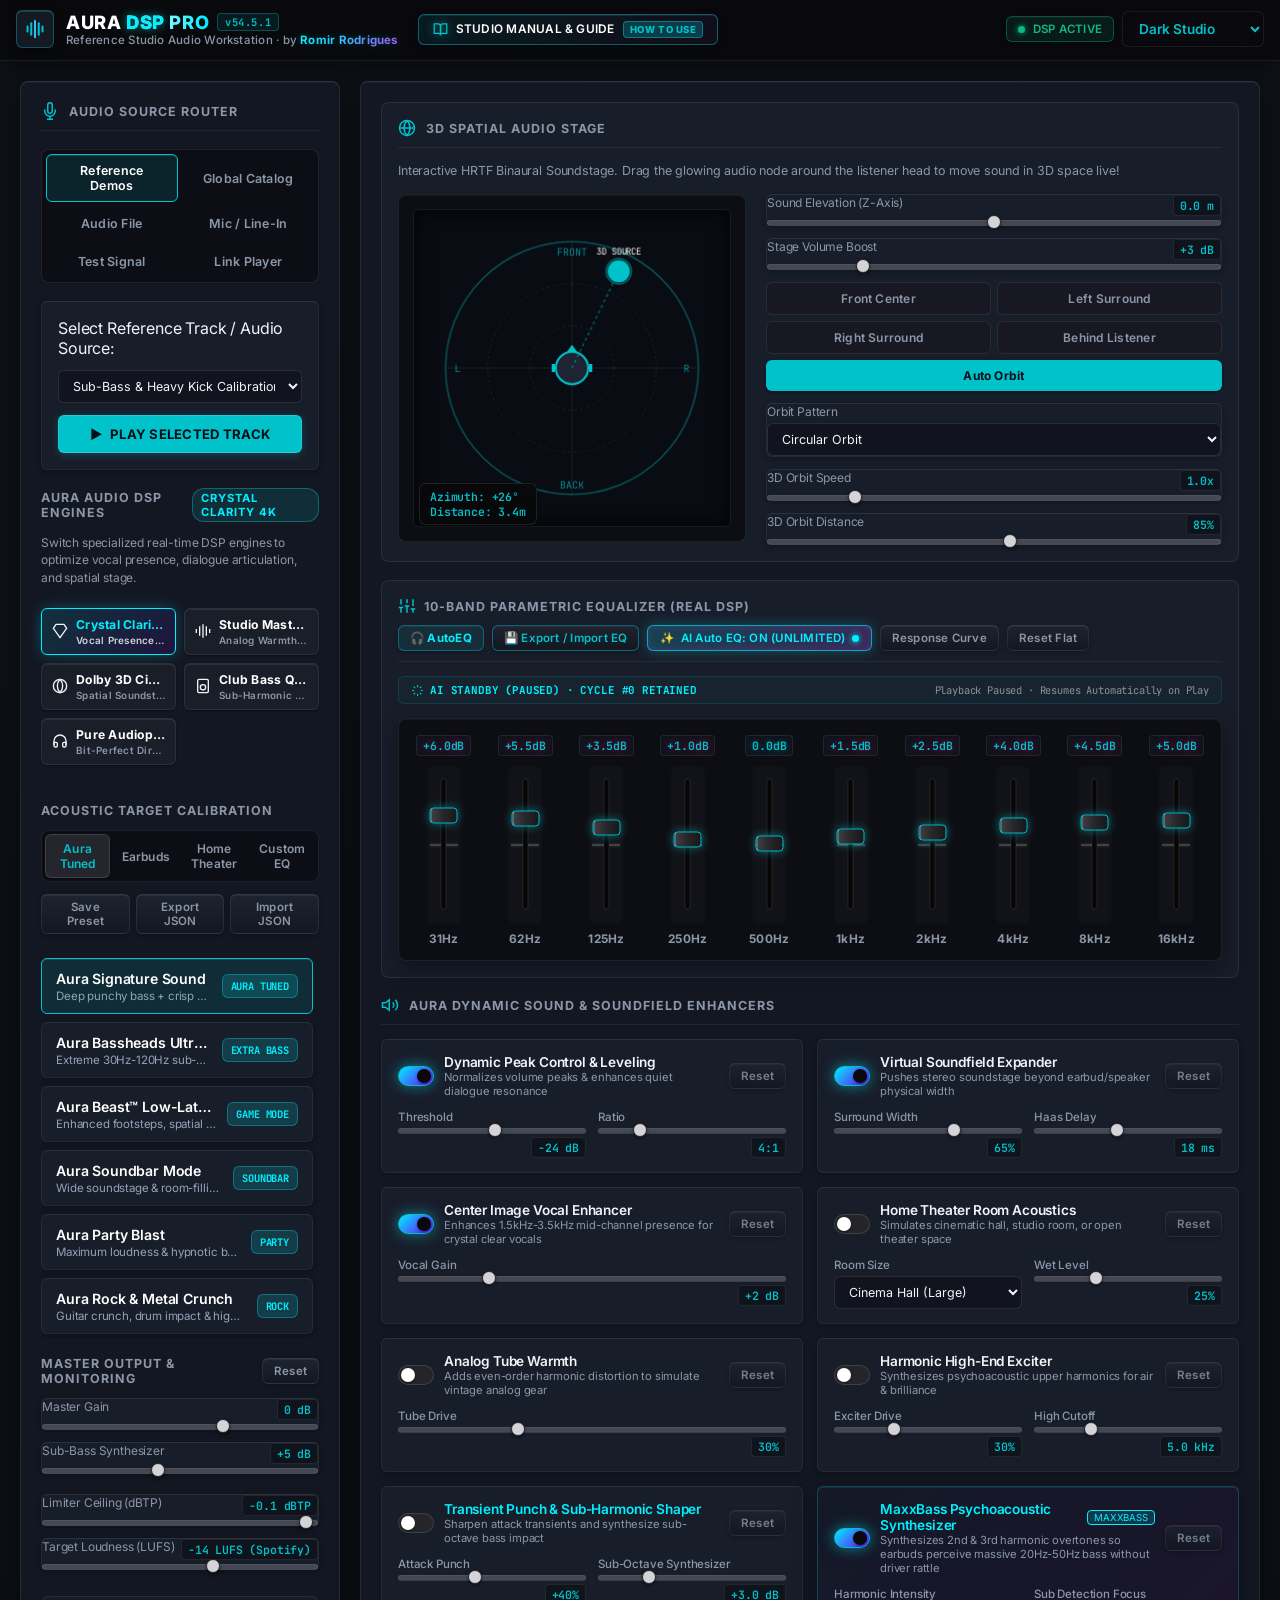
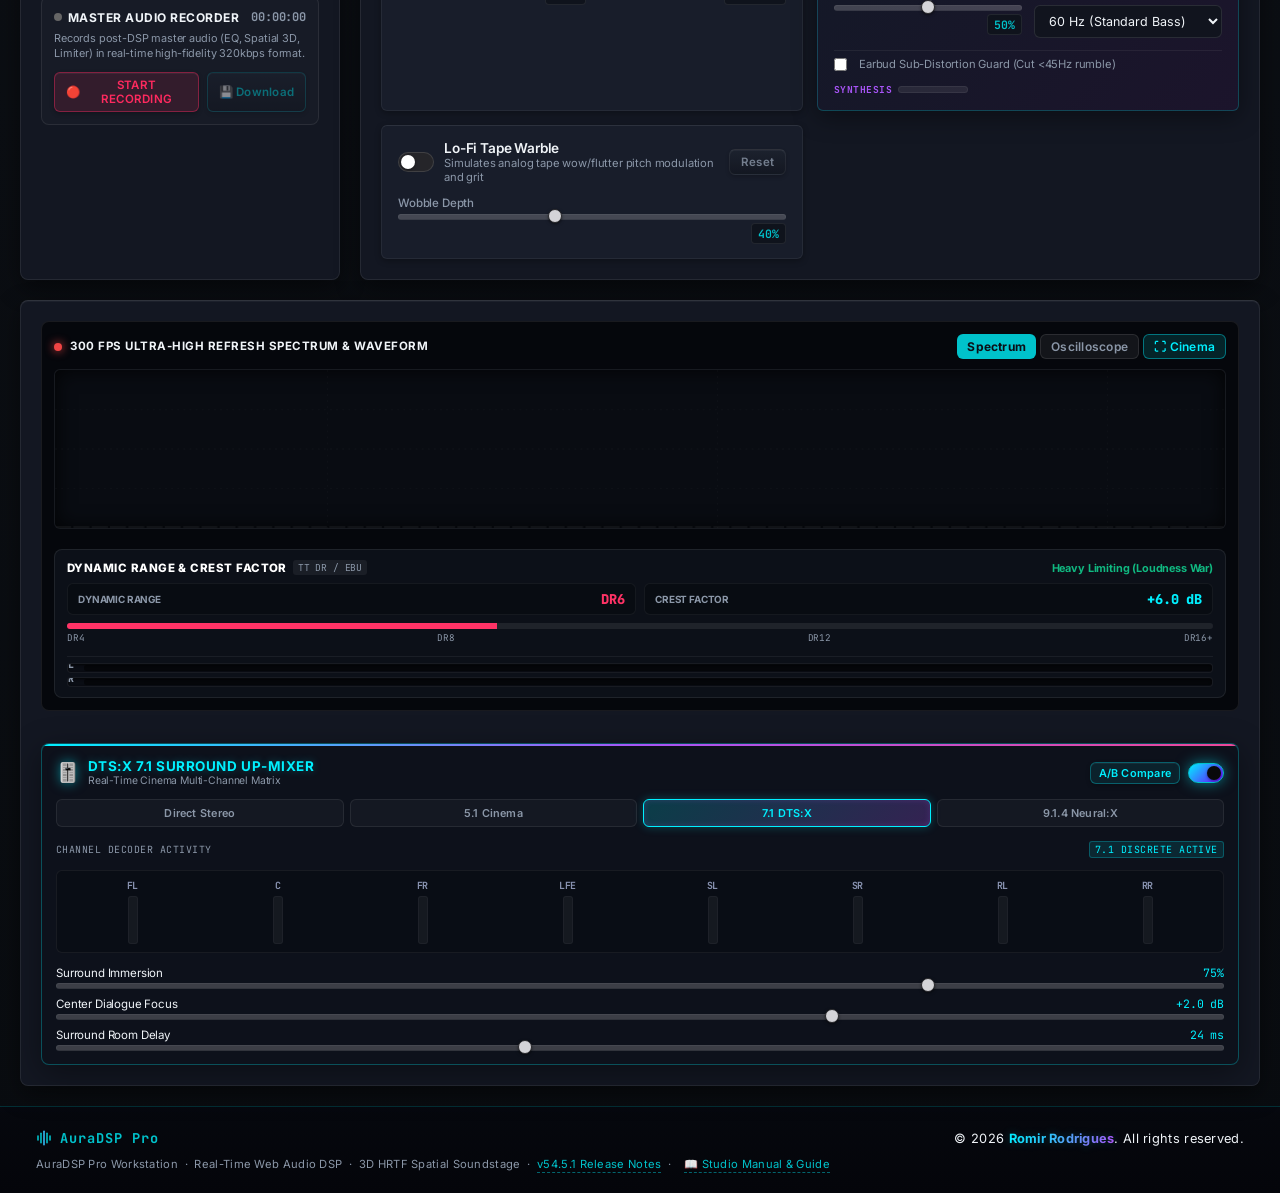
==== index.html @ 2cff87b8 "feat(pwa): enable zero-touch automatic self-update engine and background sync (v54.5.1)" ====
<!DOCTYPE html>
<html lang="en">
<head>
  <meta charset="UTF-8">
  <meta name="viewport" content="width=device-width, initial-scale=1.0, viewport-fit=cover, maximum-scale=1.0">
  <meta name="mobile-web-app-capable" content="yes">
  <meta name="apple-mobile-web-app-capable" content="yes">
  <meta name="apple-mobile-web-app-status-bar-style" content="black-translucent">
  <meta name="theme-color" content="#09090b">
  <meta name="format-detection" content="telephone=no">
  <title>AuraDSP Pro - Live Audio Tuning & Spatial Audio Engine</title>
  <meta name="description" content="Professional real-time audio tuning processor for Aura Audio Gear, earbuds, and home theater systems with 3D Spatial Audio, Aura Virtualizer, and 10-Band EQ.">
  <link rel="preconnect" href="https://fonts.googleapis.com">
  <link rel="preconnect" href="https://fonts.gstatic.com" crossorigin>
  <link href="https://fonts.googleapis.com/css2?family=Inter:wght@400;500;600;700;800&family=JetBrains+Mono:wght@400;500;600;700&display=swap" rel="stylesheet">
  <link rel="stylesheet" href="styles.css?v=54.5.1">
  <link rel="manifest" href="manifest.json">
</head>
<body class="theme-studio">
  <!-- Toast Notification System -->
  <div id="toastContainer" class="toast-container"></div>

  <!-- Header Banner -->
  <header class="app-header">
    <div class="logo-container">
      <div class="logo-icon" id="brandLogoIcon" title="AuraDSP Pro Studio Audio Core">
        <svg viewBox="0 0 24 24" class="logo-soundwave-svg" fill="none" stroke="currentColor" stroke-width="2.4" stroke-linecap="round">
          <line x1="3" y1="9" x2="3" y2="15" class="wave-bar bar-1"/>
          <line x1="7.5" y1="5" x2="7.5" y2="19" class="wave-bar bar-2"/>
          <line x1="12" y1="2" x2="12" y2="22" class="wave-bar bar-3"/>
          <line x1="16.5" y1="5" x2="16.5" y2="19" class="wave-bar bar-4"/>
          <line x1="21" y1="9" x2="21" y2="15" class="wave-bar bar-5"/>
        </svg>
      </div>
      <div>
        <div class="brand-title">
          <span class="animated-brand-text" id="brandTitleHeader" title="AuraDSP Pro Studio Audio Workstation (Click 5 times for Developer Console)">AURA<span class="brand-dsp-badge">DSP</span> PRO</span>
          <span class="version-tag" id="appVersionTag" title="Click to view full Changelog &amp; Version History">v54.5.1</span>
        </div>
        <p class="subtitle">Reference Studio Audio Workstation &middot; by <span class="animated-creator-name" id="creatorNameHeader">Romir Rodrigues</span></p>
      </div>
    </div>

    <!-- Studio User Manual & Feature Guide Trigger (Placed in the Header Center Free Space) -->
    <div class="header-manual-trigger-wrapper">
      <button id="openManualBtn" class="header-manual-btn" title="Open Studio User Manual & Feature Guide (How to use & All Features)">
        <svg viewBox="0 0 24 24" fill="none" stroke="currentColor" stroke-width="2" class="manual-book-icon">
          <path d="M2 3h6a4 4 0 0 1 4 4v14a3 3 0 0 0-3-3H2z"/>
          <path d="M22 3h-6a4 4 0 0 0-4 4v14a3 3 0 0 1 3-3h7z"/>
        </svg>
        <span class="manual-btn-label">STUDIO MANUAL &amp; GUIDE</span>
        <span class="manual-btn-badge">HOW TO USE</span>
      </button>
    </div>

    <!-- Studio Console Toolbar -->
    <div class="status-bar">
      <div class="header-tools-group">
        <button id="globalBypassBtn" class="sm-btn dsp-power-btn" title="Toggle Master DSP Engine (ON / BYPASS)">
          <span class="dsp-power-led"></span>
          <span id="dspPowerText">DSP ACTIVE</span>
        </button>

        <div class="theme-picker">
          <select id="appThemeSelector" title="Studio Theme">
            <option value="theme-studio">Dark Studio</option>
            <option value="theme-oled">Obsidian OLED</option>
            <option value="theme-graphite">Graphite Grey</option>
          </select>
        </div>
      </div>
    </div>

    <!-- Mobile hamburger nav -->
    <button class="mobile-nav-toggle" id="mobileNavToggle" aria-label="Open panel menu">
      <span></span><span></span><span></span>
    </button>
  </header>

  <!-- Mobile Bottom Panel Nav -->
  <nav class="mobile-panel-nav" id="mobilePanelNav">
    <button class="mpn-btn active" data-panel="source">Source</button>
    <button class="mpn-btn" data-panel="center">EQ & 3D</button>
    <button class="mpn-btn" data-panel="spatial">Visualizer</button>
  </nav>

  <!-- Main Grid Layout -->
  <main class="studio-grid">

    <!-- LEFT COLUMN: Source Input & Device Modes -->
    <aside class="panel source-panel" data-panel="source">
      <div class="panel-header">
        <svg viewBox="0 0 24 24" fill="none" stroke="currentColor" stroke-width="2"><path d="M12 1a3 3 0 0 0-3 3v8a3 3 0 0 0 6 0V4a3 3 0 0 0-3-3z"/><path d="M19 10v2a7 7 0 0 1-14 0v-2"/><line x1="12" y1="19" x2="12" y2="23"/><line x1="8" y1="23" x2="16" y2="23"/></svg>
        <h2>AUDIO SOURCE ROUTER</h2>
      </div>
      
      <div class="source-selector">
        <button class="source-btn active" id="srcDemoBtn">
          <span class="src-label">Reference Demos</span>
        </button>
        <button class="source-btn" id="srcSpotifyBtn">
          <span class="src-label">Global Catalog</span>
        </button>
        <button class="source-btn" id="srcFileBtn">
          <span class="src-label">Audio File</span>
        </button>
        <button class="source-btn" id="srcMicBtn">
          <span class="src-label">Mic / Line-In</span>
        </button>
        <button class="source-btn" id="srcToneBtn">
          <span class="src-label">Test Signal</span>
        </button>
        <button class="source-btn" id="srcLinkBtn">
          <span class="src-label">Link Player</span>
        </button>
      </div>

      <!-- Live Beat & Demo Selector Panel -->
      <div class="source-card" id="cardDemo">
        <label for="demoTrackSelect">Select Reference Track / Audio Source:</label>
        <select id="demoTrackSelect" class="cyber-select">
          <option value="https://raw.githubusercontent.com/rafaelreis-hotmart/Audio-Sample-files/master/sample.mp3" selected>Sub-Bass & Heavy Kick Calibration [Reference]</option>
          <option value="https://aac.saavncdn.com/372/b7f9937fefd686876e90be4a96c9a6e9_320.mp4">Starboy - The Weeknd ft. Daft Punk [Full 320k Studio Master]</option>
          <option value="synth_bass">808 Synth Groove [Sub-Harmonic Beat]</option>
          <option value="synth_spatial">3D Binaural Soundstage [HRTF Acoustic Field]</option>
          <option value="synth_acoustic">Acoustic Guitar Resonance [Mid-Range Warmth]</option>
          <option value="synth_movie">Cinematic Dynamic Theater [Sub & Impact]</option>
          <option value="https://actions.google.com/sounds/v1/ambiences/coffee_shop.ogg">Acoustic Room Ambiance [Soundstage]</option>
          <option value="https://files.freemusicarchive.org/storage-freemusicarchive-org/music/WFMU/Broke_For_Free/Directionless_EP/Broke_For_Free_-_01_-_Night_Owl.mp3">Night Owl - Broke For Free [Electronic HD]</option>
        </select>
        <div class="audio-controls">
          <button id="playPauseBtn" class="accent-btn">
            <span id="playIcon">▶</span> <span id="playText">Play Selected Track</span>
          </button>
        </div>
        <audio id="audioPlayer" loop crossorigin="anonymous"></audio>
      </div>

      <!-- SPOTIFY IN-APP DIRECT AUDIO PLAYER -->
      <!-- WEB MUSIC STREAMER (REAL EQ PROCESSING) -->
      <div class="source-card hidden" id="cardSpotify">
        <div class="spotify-header">
          <div class="header-icon-box">
            <svg width="18" height="18" viewBox="0 0 24 24" fill="none" stroke="currentColor" stroke-width="2" stroke-linecap="round" stroke-linejoin="round" class="studio-icon"><circle cx="12" cy="12" r="10"/><path d="M2 12h20"/><path d="M12 2a15.3 15.3 0 0 1 4 10 15.3 15.3 0 0 1-4 10 15.3 15.3 0 0 1-4-10 15.3 15.3 0 0 1 4-10z"/></svg>
          </div>
          <div>
            <h4>Web Music Streamer</h4>
            <p id="spotifyHeaderDesc">Search & stream millions of tracks with real real-time 10-Band EQ & 3D Spatial Audio processing!</p>
          </div>
        </div>

        <!-- Zero-Setup Player Card -->
        <div class="spotify-sub-card">
          <!-- Active Track Info -->
          <div class="spotify-now-playing">
            <div class="album-art-wrap">
              <img id="webAlbumArt" src="https://images.unsplash.com/photo-1614680376593-902f74fa0d41?w=120" alt="Album Art" class="spotify-art">
            </div>
            <div class="track-details">
              <div id="webTrackName" class="spotify-track-title">Not Playing</div>
              <div id="webArtistName" class="spotify-track-artist">Search and select a track below</div>
            </div>
          </div>

          <!-- Playback Controls (Wired to audioPlayer) -->
          <div class="spotify-player-controls">
            <button id="webPlayPauseBtn" class="primary-btn glowing-btn play-pause-ctrl" style="width: 100%; border-radius: 6px;">
              <span>▶ Play Track</span>
            </button>
          </div>

          <!-- Seek/Progress bar -->
          <div class="slider-group spotify-progress-group">
            <div class="slider-header">
              <span id="webCurrentTime" class="time-label">0:00</span>
              <span id="webDuration" class="time-label">0:00</span>
            </div>
            <input type="range" id="webProgressBar" min="0" max="100" value="0">
          </div>

          <!-- Audio Clarity Engine Quick-Selector -->
          <div class="web-engine-selector">
            <div class="web-engine-header">
              <span class="web-engine-title">DSP CLARITY PROFILE:</span>
              <span id="webActiveEngineName" class="web-engine-active-badge">Crystal Clarity 4K</span>
            </div>
            <div class="web-engine-buttons">
              <button class="web-engine-btn active" data-engine="clarity">Clarity 4K</button>
              <button class="web-engine-btn" data-engine="mastering">Mastering</button>
              <button class="web-engine-btn" data-engine="cinema">Cinema 3D</button>
              <button class="web-engine-btn" data-engine="bassquake">Bass Quake</button>
              <button class="web-engine-btn" data-engine="pure">Audiophile</button>
            </div>
          </div>

          <!-- Catalog Search Box -->
          <div class="spotify-search-box" style="margin-top: 15px;">
            <div style="display:flex; justify-content:space-between; align-items:center; margin-bottom:6px;">
              <label for="webSearchInput" style="font-size:0.75rem; font-weight:700; text-transform:uppercase; letter-spacing:0.04em;">Global Catalog Search (7 Audio Engines · 100M+ Master Tracks):</label>
              <span id="webSearchCount" style="font-size:0.68rem; color:#00f0ff; background:rgba(0,240,255,0.1); border:1px solid rgba(0,240,255,0.25); padding:2px 8px; border-radius:10px;">Trending Hits</span>
            </div>
            <input type="text" id="webSearchInput" class="cyber-input" placeholder="Search song title, artist, album (e.g. Starboy, Vasaikar, Arijit, Believer, Diljit)...">
            
            <!-- Quick Genre Filters -->
            <div class="web-genre-chips" id="webGenreChips" style="display:flex; gap:6px; overflow-x:auto; margin:8px 0; padding-bottom:4px;">
              <button class="chip-btn active" data-genre="global">Global Top</button>
              <button class="chip-btn" data-genre="bollywood">Bollywood</button>
              <button class="chip-btn" data-genre="vasaikar">Marathi / Vasaikar</button>
              <button class="chip-btn" data-genre="hiphop">Hip-Hop</button>
              <button class="chip-btn" data-genre="rock">Rock & Pop</button>
              <button class="chip-btn" data-genre="edm">EDM / Club</button>
              <button class="chip-btn" data-genre="lofi">Lo-Fi Beats</button>
              <button class="chip-btn" data-genre="radio">Live Radio</button>
            </div>

            <div id="webSearchResults" class="search-results-list" style="max-height: 320px; overflow-y: auto; margin-top: 8px;"></div>
          </div>
        </div>
      </div>

      <!-- File Upload & Multi-Track Playlist Queue Panel -->
      <div class="source-card hidden" id="cardFile">
        <div style="display:flex; justify-content:space-between; align-items:center; margin-bottom:6px;">
          <label style="margin:0; font-weight:700;">Local Audio Master &amp; Playlist Queue:</label>
          <span id="queueCountBadge" style="font-size:0.68rem; padding:2px 8px; border-radius:10px; background:rgba(0,240,255,0.1); color:var(--accent-cyan); border:1px solid rgba(0,240,255,0.25);">0 Tracks</span>
        </div>
        <div class="file-dropzone" id="dropzone">
          <input type="file" id="audioFileInput" accept="audio/*" multiple>
          <p id="fileNameDisplay">Drop audio files or full albums here, or click to browse (WAV, FLAC, MP3, AAC, OGG)</p>
        </div>

        <!-- Playlist Queue Controls & Mini Player -->
        <div id="fileControlsRow" class="hidden" style="margin-top:10px; display:flex; flex-direction:column; gap:8px; padding:10px 12px; background:rgba(255,255,255,0.02); border:1px solid rgba(255,255,255,0.05); border-radius:var(--radius-md);">
          <div style="display:flex; align-items:center; justify-content:space-between; flex-wrap:wrap; gap:8px;">
            <div style="display:flex; align-items:center; gap:6px;">
              <button id="queuePrevBtn" class="sm-btn" title="Previous Track in Queue" style="padding:4px 10px; font-size:0.8rem;">⏮</button>
              <button id="filePlayPauseBtn" class="primary-btn-sm" style="min-height:32px; padding:4px 14px; font-weight:600; display:flex; align-items:center; gap:6px;">Play File</button>
              <button id="queueNextBtn" class="sm-btn" title="Next Track in Queue" style="padding:4px 10px; font-size:0.8rem;">⏭</button>
            </div>
            <div style="display:flex; align-items:center; gap:6px;">
              <button id="queueShuffleBtn" class="sm-btn" title="Toggle Shuffle Mode" style="padding:4px 8px; font-size:0.75rem;">🔀 Shuffle: OFF</button>
              <button id="queueRepeatBtn" class="sm-btn" title="Toggle Repeat Mode" style="padding:4px 8px; font-size:0.75rem;">🔁 Off</button>
              <button id="queueClearBtn" class="sm-btn" title="Clear Playlist Queue" style="padding:4px 8px; font-size:0.75rem; color:#ff4e4e;">🗑️ Clear</button>
            </div>
          </div>
          <div style="display:flex; justify-content:space-between; align-items:center; font-size:0.72rem; color:var(--text-muted); font-family:var(--font-mono);">
            <span id="queueActiveTrackTitle" style="max-width:65%; white-space:nowrap; overflow:hidden; text-overflow:ellipsis; color:var(--text-main); font-weight:600;">No track active</span>
            <span id="fileTimeDisplay">0:00 / 0:00</span>
          </div>
        </div>

        <!-- Scrollable Playlist Queue Track Items -->
        <div id="playlistQueueList" class="playlist-queue-list hidden" style="margin-top:8px; max-height:220px; overflow-y:auto; display:flex; flex-direction:column; gap:4px;"></div>
      </div>

      <!-- Mic Input Panel -->
      <div class="source-card hidden" id="cardMic">
        <p class="info-text">Pass-through live microphone or AUX line-in with real-time low-latency DSP tuning & noise gate.</p>
        <button id="startMicBtn" class="accent-btn" style="width:100%; display:flex; align-items:center; justify-content:center; gap:8px;">
          START LIVE MIC INPUT
        </button>
      </div>

      <!-- Tone Generator Panel -->
      <div class="source-card hidden" id="cardTone">
        <div class="generator-grid">
          <div class="gen-control">
            <label for="toneFreq">Frequency: <span id="toneFreqVal">440</span> Hz</label>
            <input type="range" id="toneFreq" min="20" max="20000" value="440" step="1">
          </div>
          <div class="gen-type">
            <button class="tone-type-btn active" data-type="sine">Sine</button>
            <button class="tone-type-btn" data-type="square">Square</button>
            <button class="tone-type-btn" data-type="sub">Sub 40Hz</button>
            <button class="tone-type-btn" data-type="sweep">20-20k Sweep</button>
          </div>
          <button id="toggleToneBtn" class="accent-btn">Start Test Signal</button>
        </div>
      </div>

      <!-- Link Player Panel (Universal URL Streamer) -->
      <div class="source-card hidden" id="cardLink">
        <div class="link-player-header" style="display:flex; align-items:center; justify-content:space-between; margin-bottom:12px; padding-bottom:10px; border-bottom:1px solid rgba(255,255,255,0.06);">
          <div style="display:flex; align-items:center; gap:8px;">
            <svg viewBox="0 0 24 24" fill="none" stroke="currentColor" stroke-width="2" style="width:18px; height:18px; color:var(--accent-cyan);"><path d="M10 13a5 5 0 0 0 7.54.54l3-3a5 5 0 0 0-7.07-7.07l-1.72 1.71"/><path d="M14 11a5 5 0 0 0-7.54-.54l-3 3a5 5 0 0 0 7.07 7.07l1.71-1.71"/></svg>
            <div>
              <h4 style="margin:0; font-size:0.85rem; font-weight:700; color:var(--text-main); letter-spacing:0.02em;">Universal Link & Stream Player</h4>
              <p style="margin:2px 0 0; font-size:0.7rem; color:var(--text-muted);">Stream from YouTube, Spotify, WhatsApp shared audio, Amazon Music, Tidal, JioSaavn HD, or direct links</p>
            </div>
          </div>
          <span id="linkStreamStatus" class="status-pill" style="font-size:0.65rem; padding:2px 8px; border-radius:10px; background:rgba(0,240,255,0.1); color:#00f0ff; border:1px solid rgba(0,240,255,0.25); font-weight:600; text-transform:uppercase;">Ready</span>
        </div>

        <!-- Input Bar with Paste & Load -->
        <div style="margin-bottom:12px;">
          <label for="linkUrlInput" style="font-size:0.75rem; font-weight:600; color:var(--text-muted); display:block; margin-bottom:6px;">Paste Audio Link, Social Share or Song Name:</label>
          <div style="display:flex; gap:6px;">
            <input type="text" id="linkUrlInput" class="cyber-input" style="flex:1;" placeholder="Paste link or song name: YouTube, Spotify, WhatsApp audio, Amazon Music, SoundCloud, direct link...">
            <button id="linkPasteBtn" type="button" class="secondary-btn" style="padding:0 12px; font-size:0.75rem; font-weight:600; display:flex; align-items:center; gap:4px; white-space:nowrap; border-radius:6px; cursor:pointer;" title="Paste from Clipboard">
              PASTE
            </button>
            <button id="linkLoadPlayBtn" type="button" class="primary-btn glowing-btn" style="padding:0 14px; font-size:0.75rem; display:flex; align-items:center; gap:4px; white-space:nowrap; border-radius:6px; font-weight:700; cursor:pointer;">
              PLAY STREAM
            </button>
          </div>
        </div>

        <!-- Now Playing Card for Link Stream -->
        <div class="spotify-sub-card" style="margin-bottom:12px;">
          <div class="spotify-now-playing">
            <div class="album-art-wrap">
              <div id="linkArtPlaceholder" style="width:48px; height:48px; border-radius:6px; background:linear-gradient(135deg, rgba(0,240,255,0.15), rgba(181,55,242,0.15)); border:1px solid rgba(0,240,255,0.25); display:flex; align-items:center; justify-content:center; font-size:1.1rem; color:var(--accent-cyan);">
                <svg viewBox="0 0 24 24" fill="none" stroke="currentColor" stroke-width="2" style="width:20px; height:20px;"><path d="M10 13a5 5 0 0 0 7.54.54l3-3a5 5 0 0 0-7.07-7.07l-1.72 1.71"/><path d="M14 11a5 5 0 0 0-7.54-.54l-3 3a5 5 0 0 0 7.07 7.07l1.71-1.71"/></svg>
              </div>
            </div>
            <div class="track-details" style="overflow:hidden;">
              <div id="linkTrackTitle" class="spotify-track-title" style="font-size:0.85rem; font-weight:700; white-space:nowrap; overflow:hidden; text-overflow:ellipsis;">No Stream Loaded</div>
              <div id="linkTrackMeta" class="spotify-track-artist" style="font-size:0.7rem; color:var(--text-muted); white-space:nowrap; overflow:hidden; text-overflow:ellipsis;">Paste any audio, track link or song name above to stream live</div>
            </div>
            <span id="linkBadge" style="font-size:0.65rem; padding:2px 8px; border-radius:10px; background:rgba(255,255,255,0.05); color:var(--text-muted); border:1px solid rgba(255,255,255,0.1); font-weight:600; white-space:nowrap;">Link Player</span>
          </div>

          <!-- Controls Row -->
          <div style="display:flex; gap:8px; margin-top:10px;">
            <button id="linkPlayPauseBtn" class="primary-btn glowing-btn play-pause-ctrl" style="flex:1; border-radius:6px; min-height:36px; cursor:pointer;">
              <span>PLAY STREAM</span>
            </button>
            <button id="linkStopBtn" class="secondary-btn" style="padding:0 14px; border-radius:6px; font-size:0.75rem; font-weight:600; cursor:pointer;" title="Stop Stream">
              STOP
            </button>
          </div>

          <!-- Time & Seek / Live Indicator -->
          <div class="slider-group" style="margin-top:10px;">
            <div class="slider-header" style="display:flex; justify-content:space-between; font-size:0.7rem; margin-bottom:4px;">
              <span id="linkCurrentTime" class="time-label">0:00</span>
              <span id="linkStreamTypeLabel" style="color:var(--accent-cyan); font-weight:600;">Custom Stream</span>
              <span id="linkDuration" class="time-label">0:00</span>
            </div>
            <input type="range" id="linkProgressBar" min="0" max="100" value="0">
          </div>
        </div>

        <!-- Supported Stream Formats & Protocols -->
        <div style="margin-top:12px; padding:10px 12px; background:rgba(255,255,255,0.02); border:1px solid rgba(255,255,255,0.06); border-radius:8px; display:flex; flex-wrap:wrap; gap:8px; align-items:center; font-size:0.68rem; color:var(--text-muted);">
          <span style="color:var(--text-main); font-weight:700; text-transform:uppercase; letter-spacing:0.06em;">Supported Sources:</span>
          <span>YouTube & YT Music</span>
          <span style="color:rgba(255,255,255,0.2);">·</span>
          <span>Spotify</span>
          <span style="color:rgba(255,255,255,0.2);">·</span>
          <span>WhatsApp Shared Audio</span>
          <span style="color:rgba(255,255,255,0.2);">·</span>
          <span>Amazon Music</span>
          <span style="color:rgba(255,255,255,0.2);">·</span>
          <span>Tidal & Lossless Hi-Fi</span>
          <span style="color:rgba(255,255,255,0.2);">·</span>
          <span>JioSaavn HD</span>
          <span style="color:rgba(255,255,255,0.2);">·</span>
          <span>SoundCloud</span>
          <span style="color:rgba(255,255,255,0.2);">·</span>
          <span>Audius Master</span>
          <span style="color:rgba(255,255,255,0.2);">·</span>
          <span>Live Radio / Icecast</span>
          <span style="color:rgba(255,255,255,0.2);">·</span>
          <span>Direct Audio (MP3, FLAC, WAV, AAC, OPUS, MP4)</span>
        </div>
      </div>

      <!-- MULTIPLE AURA AUDIO DSP CLARITY ENGINES -->
      <div class="panel-section audio-engine-section">
        <div class="section-title section-title-row">
          <span>AURA AUDIO DSP ENGINES</span>
          <span id="activeEngineBadge" style="font-size:0.7rem; font-weight:700; color:#00f0ff; background:rgba(0,240,255,0.1); border:1px solid rgba(0,240,255,0.3); padding:2px 8px; border-radius:12px;">Crystal Clarity 4K</span>
        </div>
        <p class="info-text" style="margin-bottom:10px; font-size:0.75rem;">Switch specialized real-time DSP engines to optimize vocal presence, dialogue articulation, and spatial stage.</p>
        <div class="engine-cards-grid">
          <button class="engine-card active" data-engine="clarity">
            <span class="eng-icon"><svg viewBox="0 0 24 24" fill="none" stroke="currentColor" stroke-width="2" style="width:16px; height:16px;"><polygon points="6 2 18 2 22 8 12 22 2 8 6 2"/></svg></span>
            <div class="eng-text">
              <strong>Crystal Clarity 4K</strong>
              <small>Vocal Presence & Sparkling Air</small>
            </div>
          </button>
          <button class="engine-card" data-engine="mastering">
            <span class="eng-icon"><svg viewBox="0 0 24 24" fill="none" stroke="currentColor" stroke-width="2" style="width:16px; height:16px;"><path d="M12 2v20M17 5v14M7 5v14M2 9v6M22 9v6"/></svg></span>
            <div class="eng-text">
              <strong>Studio Master Pro</strong>
              <small>Analog Warmth & Transparency</small>
            </div>
          </button>
          <button class="engine-card" data-engine="cinema">
            <span class="eng-icon"><svg viewBox="0 0 24 24" fill="none" stroke="currentColor" stroke-width="2" style="width:16px; height:16px;"><circle cx="12" cy="12" r="10"/><path d="M12 2a14.5 14.5 0 0 0 0 20 14.5 14.5 0 0 0 0-20"/></svg></span>
            <div class="eng-text">
              <strong>Dolby 3D Cinema</strong>
              <small>Spatial Soundstage & Dialogue</small>
            </div>
          </button>
          <button class="engine-card" data-engine="bassquake">
            <span class="eng-icon"><svg viewBox="0 0 24 24" fill="none" stroke="currentColor" stroke-width="2" style="width:16px; height:16px;"><rect x="4" y="2" width="16" height="20" rx="2"/><circle cx="12" cy="14" r="4"/><line x1="12" y1="6" x2="12.01" y2="6"/></svg></span>
            <div class="eng-text">
              <strong>Club Bass Quake</strong>
              <small>Sub-Harmonic 808 Punch</small>
            </div>
          </button>
          <button class="engine-card" data-engine="pure">
            <span class="eng-icon"><svg viewBox="0 0 24 24" fill="none" stroke="currentColor" stroke-width="2" style="width:16px; height:16px;"><path d="M3 18v-6a9 9 0 0 1 18 0v6"/><path d="M21 19a2 2 0 0 1-2 2h-1a2 2 0 0 1-2-2v-3a2 2 0 0 1 2-2h3zM3 19a2 2 0 0 0 2 2h1a2 2 0 0 0 2-2v-3a2 2 0 0 0-2-2H3z"/></svg></span>
            <div class="eng-text">
              <strong>Pure Audiophile</strong>
              <small>Bit-Perfect Direct Line</small>
            </div>
          </button>
        </div>
      </div>

      <!-- DEVICE TUNING MODES & PRESETS -->
      <div class="panel-section">
        <div class="section-title">
          <span>ACOUSTIC TARGET CALIBRATION</span>
        </div>

        <div class="device-category-tabs">
          <button class="device-tab active" data-cat="boat">Aura Tuned</button>
          <button class="device-tab" data-cat="earbuds">Earbuds</button>
          <button class="device-tab" data-cat="hometheater">Home Theater</button>
          <button class="device-tab" data-cat="custom">Custom EQ</button>
        </div>

        <div class="preset-action-bar" style="margin-bottom:12px; display:flex; gap:6px; flex-wrap:wrap;">
          <button id="savePresetBtn" class="sm-btn" style="flex:1;">Save Preset</button>
          <button id="exportPresetBtn" class="sm-btn" style="flex:1;">Export JSON</button>
          <button id="importPresetBtn" class="sm-btn" style="flex:1;">Import JSON</button>
          <input type="file" id="importPresetInput" accept=".json" style="display:none;">
        </div>
        <div class="preset-cards-container" id="presetCardsContainer">
          <!-- Dynamically filled by presets.js -->
        </div>
      </div>

      <!-- MASTER VOLUME & LIMITER -->
      <div class="panel-section master-section">
        <div class="section-title section-title-row">
          <span>MASTER OUTPUT & MONITORING</span>
          <button id="resetMasterBtn" class="sm-btn">Reset</button>
        </div>
        <div class="master-sliders">
          <div class="slider-group">
            <div class="slider-header">
              <label for="masterGain">Master Gain</label>
              <span id="masterGainVal">0 dB</span>
            </div>
            <input type="range" id="masterGain" min="-24" max="12" value="0" step="0.5">
          </div>

          <div class="slider-group">
            <div class="slider-header">
              <label for="bassEnhance">Sub-Bass Synthesizer</label>
              <span id="bassEnhanceVal">+3.0 dB</span>
            </div>
            <input type="range" id="bassEnhance" min="0" max="12" value="3" step="0.5">
          </div>
        </div>

        <!-- Limiter Ceiling & Target Loudness -->
        <div class="slider-group" style="margin-top:8px;">
          <div class="slider-header">
            <label for="limiterCeiling">Limiter Ceiling (dBTP)</label>
            <span id="limiterCeilingVal" style="color:#ff2a5f;">-0.1 dBTP</span>
          </div>
          <input type="range" id="limiterCeiling" min="-6.0" max="0.0" value="-0.1" step="0.1">
        </div>

        <div class="slider-group">
          <div class="slider-header">
            <label for="targetLoudness">Target Loudness (LUFS)</label>
            <span id="targetLoudnessVal" style="color:#00f0ff;">-14 LUFS (Spotify)</span>
          </div>
          <input type="range" id="targetLoudness" min="-24" max="-8" value="-14" step="1">
        </div>

        <!-- DSP Master Audio Recorder (320kbps Master Export) -->
        <div class="master-recorder-card" style="margin-top:14px; padding:12px; background:rgba(255,255,255,0.02); border:1px solid rgba(255,255,255,0.08); border-radius:var(--radius-md);">
          <div style="display:flex; justify-content:space-between; align-items:center; margin-bottom:6px;">
            <div style="display:flex; align-items:center; gap:6px;">
              <span id="recPulseLed" class="rec-pulse-led"></span>
              <span style="font-size:0.75rem; font-weight:700; letter-spacing:0.04em; color:var(--text-main);">MASTER AUDIO RECORDER</span>
            </div>
            <span id="recTimeCounter" style="font-family:var(--font-mono); font-size:0.75rem; font-weight:700; color:var(--text-muted);">00:00:00</span>
          </div>
          <p style="font-size:0.68rem; color:var(--text-muted); margin:0 0 10px; line-height:1.4;">
            Records post-DSP master audio (EQ, Spatial 3D, Limiter) in real-time high-fidelity 320kbps format.
          </p>
          <div style="display:flex; gap:8px;">
            <button id="toggleMasterRecBtn" class="sm-btn" style="flex:1; min-height:34px; font-weight:700; display:flex; align-items:center; justify-content:center; gap:6px; background:rgba(255,42,95,0.12); border-color:rgba(255,42,95,0.4); color:#ff2a5f;">
              <span id="recBtnIcon">🔴</span>
              <span id="recBtnLabel">START RECORDING</span>
            </button>
            <button id="saveMasterRecBtn" class="sm-btn" disabled style="min-height:34px; font-weight:600; display:flex; align-items:center; justify-content:center; gap:4px; opacity:0.5; border-color:rgba(0,240,255,0.3); color:var(--accent-cyan); cursor:not-allowed;" title="Download Last Recorded Audio File">
              💾 Download
            </button>
          </div>
        </div>
      </div>

    </aside>

    <!-- CENTER COLUMN: 3D Spatial Audio Stage, 10-Band EQ & Enhancers Rack -->
    <section class="panel center-panel" data-panel="center">
      
      <!-- 3D SPATIAL AUDIO STAGE -->
      <div class="spatial-stage-card">
        <div class="panel-header">
          <svg viewBox="0 0 24 24" fill="none" stroke="currentColor" stroke-width="2"><circle cx="12" cy="12" r="10"/><path d="M12 2a14.5 14.5 0 0 0 0 20 14.5 14.5 0 0 0 0-20"/><line x1="2" y1="12" x2="22" y2="12"/></svg>
          <h2>3D SPATIAL AUDIO STAGE</h2>
        </div>

        <p class="info-text">Interactive HRTF Binaural Soundstage. Drag the glowing audio node around the listener head to move sound in 3D space live!</p>

        <div class="spatial-stage-layout">
          <div class="spatial-canvas-wrapper">
            <canvas id="spatialCanvas" width="320" height="320"></canvas>
            <div class="spatial-overlay-info">
              <div>Azimuth: <span id="spatAzimuth">0°</span></div>
              <div>Distance: <span id="spatDistance">1.5m</span></div>
            </div>
          </div>

          <div class="spatial-controls">
            <div class="slider-group">
              <div class="slider-header">
                <label for="spatialHeight">Sound Elevation (Z-Axis)</label>
                <span id="spatialHeightVal">0.0 m</span>
              </div>
              <input type="range" id="spatialHeight" min="-5" max="5" value="0" step="0.1">
            </div>

            <!-- 3D Spatial Volume Boost -->
            <div class="slider-group">
              <div class="slider-header">
                <label for="spatialVolumeBoost">Stage Volume Boost</label>
                <span id="spatialVolumeBoostVal" style="color:#00f0ff">+8 dB</span>
              </div>
              <input type="range" id="spatialVolumeBoost" min="0" max="15" value="8" step="0.5">
            </div>

            <div class="spatial-preset-btns">
              <button class="spat-btn" data-angle="front">Front Center</button>
              <button class="spat-btn" data-angle="left">Left Surround</button>
              <button class="spat-btn" data-angle="right">Right Surround</button>
              <button class="spat-btn" data-angle="behind">Behind Listener</button>
              <button class="spat-btn active" id="spatOrbitToggle">Auto Orbit</button>
            </div>

            <!-- Spatial Automation Pattern -->
            <div class="slider-group spat-speed-group">
              <div class="slider-header">
                <label for="spatialPatternSelect">Orbit Pattern</label>
              </div>
              <select id="spatialPatternSelect" class="cyber-select-sm" style="width:100%;">
                <option value="orbit">Circular Orbit</option>
                <option value="figure8">Figure-8 Pattern</option>
                <option value="sweep">Left-Right Sweep</option>
                <option value="frontback">Front-Back Flyby (Depth)</option>
                <option value="spiral">Spiral Vortex (In &amp; Out)</option>
                <option value="clover">4-Leaf Clover (Quad Rose)</option>
                <option value="pendulum">Pendulum Horizon Arc</option>
                <option value="lissajous">Lissajous 3D Knot</option>
                <option value="random">Random Motion</option>
              </select>
            </div>

            <!-- 3D Surround Orbit Speed Controller -->
            <div class="slider-group spat-speed-group">
              <div class="slider-header">
                <label for="spatialSpeed">3D Orbit Speed</label>
                <span id="spatialSpeedVal">1.0x</span>
              </div>
              <input type="range" id="spatialSpeed" min="0.1" max="5.0" value="1.0" step="0.1">
            </div>

            <!-- 3D Surround Orbit Radius/Distance Controller -->
            <div class="slider-group spat-speed-group">
              <div class="slider-header">
                <label for="spatialOrbitRadius">3D Orbit Distance</label>
                <span id="spatialOrbitRadiusVal">85%</span>
              </div>
              <input type="range" id="spatialOrbitRadius" min="10" max="150" value="85" step="5">
            </div>
          </div>
        </div>
      </div>

      <!-- 10-BAND PARAMETRIC EQUALIZER -->
      <div class="eq-container">
        <div class="panel-header" style="flex-wrap:wrap; gap:10px;">
          <div style="display:flex; align-items:center; gap:8px;">
            <svg viewBox="0 0 24 24" fill="none" stroke="currentColor" stroke-width="2"><path d="M4 21v-7"/><path d="M4 10V3"/><path d="M12 21v-9"/><path d="M12 8V3"/><path d="M20 21v-5"/><path d="M20 12V3"/><line x1="1" y1="14" x2="7" y2="14"/><line x1="9" y1="12" x2="15" y2="12"/><line x1="17" y1="16" x2="23" y2="16"/></svg>
            <h2>10-BAND PARAMETRIC EQUALIZER (REAL DSP)</h2>
          </div>
          <div style="display:flex; gap:8px; align-items:center; flex-wrap:wrap;">
            <button id="openAutoEqBtn" class="sm-btn autoeq-trigger-btn" title="Open 500+ Headphone AutoEQ Profile Calibrator">
              <span>🎧 AutoEQ</span>
            </button>
            <button id="openEqExportImportBtn" class="sm-btn" title="Export EQ to Equalizer APO / Wavelet or Import Custom Profile" style="display:flex; align-items:center; gap:5px; border-color:rgba(0, 240, 255, 0.35); color:var(--accent-cyan);">
              <span>💾 Export / Import EQ</span>
            </button>
            <button id="aiAutoEqBtn" class="sm-btn ai-eq-btn active" title="AI Auto-Tuning EQ: Unlimited real-time continuous optimization of 10-band sliders every 3s">
              <span class="ai-sparkle">✨</span>
              <span id="aiAutoEqLabel">AI Auto EQ: ON (UNLIMITED)</span>
              <span class="ai-pulse-dot"></span>
            </button>
            <button id="toggleEqCurveBtn" class="sm-btn" title="Toggle EQ Frequency Response Graph">Response Curve</button>
            <button id="resetEqBtn" class="sm-btn">Reset Flat</button>
          </div>
        </div>

        <!-- AI Real-Time Calibration Status Strip -->
        <div id="aiEqStatusStrip" class="ai-eq-status-strip">
          <div class="ai-badge">
            <svg viewBox="0 0 24 24" fill="none" stroke="currentColor" stroke-width="2" style="width:13px; height:13px; color:var(--accent-cyan);"><path d="M12 2v4M12 18v4M4.93 4.93l2.83 2.83M16.24 16.24l2.83 2.83M2 12h4M18 12h4M4.93 19.07l2.83-2.83M16.24 7.76l2.83-2.83"/></svg>
            <span id="aiEqStatusText">AI ADAPTIVE TUNING ACTIVE · UNLIMITED CONTINUOUS</span>
          </div>
          <div id="aiEqTargetMode" class="ai-cycle-timer">Target: Studio Harman Reference (Unlimited)</div>
        </div>

        <!-- 10 Band Sliders Grid (MAIN EQUALIZER SLIDERS) -->
        <div class="eq-sliders-grid" id="eqSlidersGrid">
          <!-- 10 Vertical Sliders (31Hz to 16kHz) generated dynamically by app.js -->
        </div>

        <!-- Collapsible EQ Response Curve Box -->
        <div class="eq-curve-box hidden" id="eqCurveBox">
          <canvas id="eqCurveCanvas" width="800" height="90"></canvas>
        </div>
      </div>

      <!-- Aura Virtualizer & ENHANCERS RACK -->
      <div class="enhancers-rack">
        <div class="panel-header">
          <svg viewBox="0 0 24 24" fill="none" stroke="currentColor" stroke-width="2"><polygon points="11 5 6 9 2 9 2 15 6 15 11 19 11 5"/><path d="M19.07 4.93a10 10 0 0 1 0 14.14"/><path d="M15.54 8.46a5 5 0 0 1 0 7.07"/></svg>
          <h2>AURA DYNAMIC SOUND & SOUNDFIELD ENHANCERS</h2>
        </div>

        <div class="enhancer-cards-grid">
          
          <!-- Aura Dynamic Range Compressor -->
          <div class="enhancer-card">
            <div class="card-header">
              <label class="switch">
                <input type="checkbox" id="dolbyCompressorToggle" checked>
                <span class="slider round"></span>
              </label>
              <div class="card-title-group">
                <h4>Dynamic Peak Control & Leveling</h4>
                <p>Normalizes volume peaks & enhances quiet dialogue resonance</p>
              </div>
              <button id="resetAuraBtn" class="sm-btn card-reset-btn">Reset</button>
            </div>
            <div class="knob-group-row">
              <div class="knob-item">
                <label for="compThreshold">Threshold</label>
                <input type="range" id="compThreshold" min="-50" max="0" value="-24" step="1">
                <span id="compThresholdVal">-24 dB</span>
              </div>
              <div class="knob-item">
                <label for="compRatio">Ratio</label>
                <input type="range" id="compRatio" min="1" max="16" value="4" step="0.5">
                <span id="compRatioVal">4:1</span>
              </div>
            </div>
          </div>

          <!-- HAAS 3D Surround Expander -->
          <div class="enhancer-card">
            <div class="card-header">
              <label class="switch">
                <input type="checkbox" id="haasToggle" checked>
                <span class="slider round"></span>
              </label>
              <div class="card-title-group">
                <h4>Virtual Soundfield Expander</h4>
                <p>Pushes stereo soundstage beyond earbud/speaker physical width</p>
              </div>
              <button id="resetHaasBtn" class="sm-btn card-reset-btn">Reset</button>
            </div>
            <div class="knob-group-row">
              <div class="knob-item">
                <label for="haasWidth">Surround Width</label>
                <input type="range" id="haasWidth" min="0" max="100" value="70" step="1">
                <span id="haasWidthVal">70%</span>
              </div>
              <div class="knob-item">
                <label for="haasDelay">Haas Delay</label>
                <input type="range" id="haasDelay" min="5" max="35" value="18" step="1">
                <span id="haasDelayVal">18 ms</span>
              </div>
            </div>
          </div>

          <!-- Vocal Enhancer & Acoustic Clarity -->
          <div class="enhancer-card">
            <div class="card-header">
              <label class="switch">
                <input type="checkbox" id="vocalEnhancerToggle" checked>
                <span class="slider round"></span>
              </label>
              <div class="card-title-group">
                <h4>Center Image Vocal Enhancer</h4>
                <p>Enhances 1.5kHz-3.5kHz mid-channel presence for crystal clear vocals</p>
              </div>
              <button id="resetVocalBtn" class="sm-btn card-reset-btn">Reset</button>
            </div>
            <div class="knob-group-row">
              <div class="knob-item">
                <label for="vocalBoost">Vocal Gain</label>
                <input type="range" id="vocalBoost" min="0" max="9" value="3" step="0.5">
                <span id="vocalBoostVal">+3.0 dB</span>
              </div>
            </div>
          </div>

          <!-- Room Acoustics & Reverb convolution -->
          <div class="enhancer-card">
            <div class="card-header">
              <label class="switch">
                <input type="checkbox" id="roomReverbToggle">
                <span class="slider round"></span>
              </label>
              <div class="card-title-group">
                <h4>Home Theater Room Acoustics</h4>
                <p>Simulates cinematic hall, studio room, or open theater space</p>
              </div>
              <button id="resetReverbBtn" class="sm-btn card-reset-btn">Reset</button>
            </div>
            <div class="knob-group-row">
              <div class="knob-item">
                <label for="reverbPreset">Room Size</label>
                <select id="reverbPreset" class="cyber-select-sm">
                  <option value="cinema">Cinema Hall (Large)</option>
                  <option value="studio">Studio Room (Damped)</option>
                  <option value="stadium">Arena Stadium (Wide)</option>
                </select>
              </div>
              <div class="knob-item">
                <label for="reverbWet">Wet Level</label>
                <input type="range" id="reverbWet" min="0" max="80" value="25" step="1">
                <span id="reverbWetVal">25%</span>
              </div>
            </div>
          </div>

          <!-- Analog Tube Warmth -->
          <div class="enhancer-card">
            <div class="card-header">
              <label class="switch">
                <input type="checkbox" id="tubeWarmthToggle">
                <span class="slider round"></span>
              </label>
              <div class="card-title-group">
                <h4>Analog Tube Warmth</h4>
                <p>Adds even-order harmonic distortion to simulate vintage analog gear</p>
              </div>
              <button id="resetTubeBtn" class="sm-btn card-reset-btn">Reset</button>
            </div>
            <div class="knob-group-row">
              <div class="knob-item">
                <label for="tubeDrive">Tube Drive</label>
                <input type="range" id="tubeDrive" min="0" max="100" value="30" step="1">
                <span id="tubeDriveVal">30%</span>
              </div>
            </div>
          </div>

          <!-- Harmonic Exciter -->
          <div class="enhancer-card">
            <div class="card-header">
              <label class="switch">
                <input type="checkbox" id="exciterToggle">
                <span class="slider round"></span>
              </label>
              <div class="card-title-group">
                <h4>Harmonic High-End Exciter</h4>
                <p>Synthesizes psychoacoustic upper harmonics for air & brilliance</p>
              </div>
              <button id="resetExciterBtn" class="sm-btn card-reset-btn">Reset</button>
            </div>
            <div class="knob-group-row">
              <div class="knob-item">
                <label for="exciterAmount">Exciter Drive</label>
                <input type="range" id="exciterAmount" min="0" max="100" value="30" step="1">
                <span id="exciterAmountVal">30%</span>
              </div>
              <div class="knob-item">
                <label for="exciterFreq">High Cutoff</label>
                <input type="range" id="exciterFreq" min="3000" max="10000" value="5000" step="100">
                <span id="exciterFreqVal">5.0 kHz</span>
              </div>
            </div>
          </div>
          
          <!-- TRANSIENT SHAPER & SUB-HARMONIC SYNTHESIZER -->
          <div class="enhancer-card" style="background: rgba(18, 22, 32, 0.85); border: 1px solid rgba(0, 240, 255, 0.2);">
            <div class="card-header">
              <label class="switch">
                <input type="checkbox" id="transientToggle">
                <span class="slider round"></span>
              </label>
              <div class="card-title-group">
                <h4 style="color:#00f0ff;">Transient Punch & Sub-Harmonic Shaper</h4>
                <p>Sharpen attack transients and synthesize sub-octave bass impact</p>
              </div>
              <button id="resetTransientBtn" class="sm-btn card-reset-btn">Reset</button>
            </div>
            <div class="knob-group-row">
              <div class="knob-item">
                <label for="transientAttack">Attack Punch</label>
                <input type="range" id="transientAttack" min="0" max="100" value="40" step="1">
                <span id="transientAttackVal">+40%</span>
              </div>
              <div class="knob-item">
                <label for="subOctaveGain">Sub-Octave Synthesizer</label>
                <input type="range" id="subOctaveGain" min="0" max="12" value="3" step="0.5">
                <span id="subOctaveGainVal">+3.0 dB</span>
              </div>
            </div>
          </div>

          <!-- FEATURE 5: PSYCHOACOUSTIC "MISSING FUNDAMENTAL" SUB-BASS (MAXXBASS TECH) -->
          <div class="enhancer-card maxxbass-card" id="maxxbassWidget">
            <div class="card-header">
              <label class="switch">
                <input type="checkbox" id="maxxbassToggle" checked>
                <span class="slider round"></span>
              </label>
              <div class="card-title-group">
                <div style="display:flex; align-items:center; gap:6px;">
                  <h4 style="color:#00f0ff;">MaxxBass Psychoacoustic Synthesizer</h4>
                  <span class="status-pill" style="font-size:0.6rem; padding:1px 6px; background:rgba(0, 240, 255, 0.15); border:1px solid #00f0ff; color:#00f0ff; border-radius:4px;">MAXXBASS</span>
                </div>
                <p>Synthesizes 2nd & 3rd harmonic overtones so earbuds perceive massive 20Hz-50Hz bass without driver rattle</p>
              </div>
              <button id="resetMaxxbassBtn" class="sm-btn card-reset-btn">Reset</button>
            </div>

            <div class="knob-group-row">
              <div class="knob-item">
                <label for="maxxbassIntensity">Harmonic Intensity</label>
                <input type="range" id="maxxbassIntensity" min="0" max="100" value="50" step="1">
                <span id="maxxbassIntensityVal">50%</span>
              </div>
              <div class="knob-item">
                <label for="maxxbassCutoff">Sub Detection Focus</label>
                <select id="maxxbassCutoff" class="cyber-select-sm">
                  <option value="40">40 Hz (Deep Sub)</option>
                  <option value="60" selected>60 Hz (Standard Bass)</option>
                  <option value="80">80 Hz (Punchy Bass)</option>
                  <option value="100">100 Hz (Compact Earbuds)</option>
                </select>
              </div>
            </div>

            <div class="maxxbass-footer-row">
              <label class="maxxbass-mode-switch" title="Cuts subsonic rumble from earbuds to prevent rattle/distortion while keeping rich perceived bass">
                <input type="checkbox" id="maxxbassProtectToggle">
                <span class="cyber-check"></span>
                <span>Earbud Sub-Distortion Guard (Cut &lt;45Hz rumble)</span>
              </label>
              <div class="maxxbass-meter" title="Synthesized harmonic energy activity">
                <span class="maxxbass-meter-label">SYNTHESIS</span>
                <div class="maxxbass-meter-track"><div id="maxxbassMeterFill" class="maxxbass-meter-fill"></div></div>
              </div>
            </div>
          </div>

          <!-- Lo-Fi Tape Warble -->
          <div class="enhancer-card">
            <div class="card-header">
              <label class="switch">
                <input type="checkbox" id="lofiTapeToggle">
                <span class="slider round"></span>
              </label>
              <div class="card-title-group">
                <h4>Lo-Fi Tape Warble</h4>
                <p>Simulates analog tape wow/flutter pitch modulation and grit</p>
              </div>
              <button id="resetLofiBtn" class="sm-btn card-reset-btn">Reset</button>
            </div>
            <div class="knob-group-row">
              <div class="knob-item">
                <label for="tapeWobble">Wobble Depth</label>
                <input type="range" id="tapeWobble" min="0" max="100" value="40" step="1">
                <span id="tapeWobbleVal">40%</span>
              </div>
            </div>
          </div>

        </div>
      </div>

    </section>

    <!-- RIGHT COLUMN: 300 FPS Visualizer & Binaural Headset Monitor -->
    <aside class="panel spatial-panel" data-panel="spatial">
      
      <!-- REAL-TIME VISUALIZER -->
      <div class="visualizer-container">
        <div class="vis-header">
          <div class="vis-title">
            <span class="live-dot"></span>
            <h3>300 FPS ULTRA-HIGH REFRESH SPECTRUM & WAVEFORM</h3>
          </div>
          <div class="vis-mode-toggle">
            <button class="vis-btn active" id="visModeBars">Spectrum</button>
            <button class="vis-btn" id="visModeWave">Oscilloscope</button>
            <button class="vis-btn vis-fullscreen-trigger" id="visFullscreenBtn" title="Fullscreen Party & Cinema Visualizer (Shortcut: F)">⛶ Cinema</button>
          </div>
        </div>
        <canvas id="spectrumCanvas" width="320" height="160"></canvas>

        <!-- DYNAMIC RANGE & CREST FACTOR LIVE METER (TT DR METER SPEC) -->
        <div class="dr-meter-card" id="drMeterWidget">
          <div class="dr-meter-header">
            <div class="dr-title-group">
              <span class="dr-title">DYNAMIC RANGE &amp; CREST FACTOR</span>
              <span class="dr-spec-tag">TT DR / EBU</span>
            </div>
            <div id="drRatingText" class="dr-rating-text">High Dynamic Range</div>
          </div>
          <div class="dr-meter-display">
            <div class="dr-metric-box">
              <span class="dr-metric-label">DYNAMIC RANGE</span>
              <span id="drScoreVal" class="dr-metric-val dr-score">DR12</span>
            </div>
            <div class="dr-metric-box">
              <span class="dr-metric-label">CREST FACTOR</span>
              <span id="crestFactorVal" class="dr-metric-val crest-val">+14.0 dB</span>
            </div>
          </div>
          <div class="dr-bar-wrapper">
            <div class="dr-bar-track">
              <div id="drDensityBar" class="dr-bar-fill" style="width: 75%;"></div>
            </div>
            <div class="dr-scale-marks">
              <span>DR4</span><span>DR8</span><span>DR12</span><span>DR16+</span>
            </div>
          </div>

          <!-- Stereo VU Ballistic Level Meters -->
          <div class="stereo-vu-container">
            <div class="vu-channel">
              <span class="vu-label">L</span>
              <div class="vu-meter-bar">
                <div id="vuFillL" class="vu-fill"></div>
              </div>
            </div>
            <div class="vu-channel">
              <span class="vu-label">R</span>
              <div class="vu-meter-bar">
                <div id="vuFillR" class="vu-fill"></div>
              </div>
            </div>
          </div>
        </div>
      </div>

      <!-- FEATURE 3: DTS:X / 5.1 & 7.1 REAL-TIME SURROUND UP-MIXER -->
      <div class="dtsx-surround-container" id="dtsxSurroundWidget">
        <div class="dtsx-header">
          <div class="dtsx-title-badge">
            <span class="dtsx-logo-icon">🎚️</span>
            <div>
              <div class="dtsx-title">DTS:X 7.1 SURROUND UP-MIXER</div>
              <div class="dtsx-sub">Real-Time Cinema Multi-Channel Matrix</div>
            </div>
          </div>
          <div style="display:flex; align-items:center; gap:8px;">
            <button id="dtsxAuditionBtn" class="sm-btn dtsx-audition-btn" title="Instant A/B switch between Direct Stereo and DTS:X Surround">A/B Compare</button>
            <label class="switch">
              <input type="checkbox" id="dtsxToggle" checked>
              <span class="slider round"></span>
            </label>
          </div>
        </div>

        <!-- Mode Buttons Grid -->
        <div class="dtsx-mode-selector">
          <button class="dtsx-mode-btn" data-mode="stereo" title="Pure Direct Stereo Passthrough">Direct Stereo</button>
          <button class="dtsx-mode-btn" data-mode="5.1" title="5.1 Cinema Surround (FL, C, FR, LFE, SL, SR)">5.1 Cinema</button>
          <button class="dtsx-mode-btn active" data-mode="7.1" title="7.1 DTS:X Master Surround (FL, C, FR, LFE, SL, SR, RL, RR)">7.1 DTS:X</button>
          <button class="dtsx-mode-btn" data-mode="9.1.4" title="9.1.4 Neural:X 3D Immersive with Overhead Height Elevators">9.1.4 Neural:X</button>
        </div>

        <!-- Live 8-Channel Activity Radar & LED Meters -->
        <div class="dtsx-matrix-header">
          <span>CHANNEL DECODER ACTIVITY</span>
          <span id="dtsxActiveModeTag" class="dtsx-badge-active">7.1 DISCRETE ACTIVE</span>
        </div>
        <div class="dtsx-channels-matrix" id="dtsxChannelsMatrix">
          <div class="dtsx-ch-item" id="dtsxChFL" title="Front Left"><span class="dtsx-ch-label">FL</span><div class="dtsx-ch-bar"><div class="dtsx-ch-fill"></div></div></div>
          <div class="dtsx-ch-item" id="dtsxChC" title="Center (Dialogue &amp; Vocals)"><span class="dtsx-ch-label">C</span><div class="dtsx-ch-bar"><div class="dtsx-ch-fill"></div></div></div>
          <div class="dtsx-ch-item" id="dtsxChFR" title="Front Right"><span class="dtsx-ch-label">FR</span><div class="dtsx-ch-bar"><div class="dtsx-ch-fill"></div></div></div>
          <div class="dtsx-ch-item" id="dtsxChLFE" title="Low Frequency Effects (Subwoofer)"><span class="dtsx-ch-label">LFE</span><div class="dtsx-ch-bar"><div class="dtsx-ch-fill"></div></div></div>
          <div class="dtsx-ch-item" id="dtsxChSL" title="Side Surround Left"><span class="dtsx-ch-label">SL</span><div class="dtsx-ch-bar"><div class="dtsx-ch-fill"></div></div></div>
          <div class="dtsx-ch-item" id="dtsxChSR" title="Side Surround Right"><span class="dtsx-ch-label">SR</span><div class="dtsx-ch-bar"><div class="dtsx-ch-fill"></div></div></div>
          <div class="dtsx-ch-item" id="dtsxChRL" title="Rear Surround Left"><span class="dtsx-ch-label">RL</span><div class="dtsx-ch-bar"><div class="dtsx-ch-fill"></div></div></div>
          <div class="dtsx-ch-item" id="dtsxChRR" title="Rear Surround Right"><span class="dtsx-ch-label">RR</span><div class="dtsx-ch-bar"><div class="dtsx-ch-fill"></div></div></div>
        </div>

        <!-- Controls Grid -->
        <div class="dtsx-controls-grid">
          <div class="dtsx-control-item">
            <div class="dtsx-ctrl-header">
              <label for="dtsxImmersion">Surround Immersion</label>
              <span id="dtsxImmersionVal">75%</span>
            </div>
            <input type="range" id="dtsxImmersion" min="0" max="100" value="75" step="1">
          </div>
          <div class="dtsx-control-item">
            <div class="dtsx-ctrl-header">
              <label for="dtsxDialogue">Center Dialogue Focus</label>
              <span id="dtsxDialogueVal">+2.0 dB</span>
            </div>
            <input type="range" id="dtsxDialogue" min="-6" max="6" value="2" step="0.5">
          </div>
          <div class="dtsx-control-item">
            <div class="dtsx-ctrl-header">
              <label for="dtsxRoomDelay">Surround Room Delay</label>
              <span id="dtsxRoomDelayVal">24 ms</span>
            </div>
            <input type="range" id="dtsxRoomDelay" min="10" max="45" value="24" step="1">
          </div>
        </div>
      </div>

    </aside>

  </main>

  <!-- Footer - AuraDSP Pro -->
  <footer class="app-footer">
    <div class="footer-inner">
      <div class="footer-brand">
        <svg viewBox="0 0 24 24" class="logo-soundwave-svg" fill="none" stroke="currentColor" stroke-width="2.4" stroke-linecap="round" style="width:16px; height:16px; color:var(--accent-cyan);">
          <line x1="3" y1="9" x2="3" y2="15" class="wave-bar bar-1"/>
          <line x1="7.5" y1="5" x2="7.5" y2="19" class="wave-bar bar-2"/>
          <line x1="12" y1="2" x2="12" y2="22" class="wave-bar bar-3"/>
          <line x1="16.5" y1="5" x2="16.5" y2="19" class="wave-bar bar-4"/>
          <line x1="21" y1="9" x2="21" y2="15" class="wave-bar bar-5"/>
        </svg>
        <span class="footer-title" id="footerBrandTitle" title="AuraDSP Pro Studio Core (Click 5 times for Developer Console)">AuraDSP Pro</span>
      </div>
      <div class="footer-copy">
        &copy; 2026 <strong class="animated-creator-name" id="creatorNameFooter">Romir Rodrigues</strong>. All rights reserved.
      </div>
      <div class="footer-note">
        AuraDSP Pro Workstation &nbsp;·&nbsp; Real-Time Web Audio DSP &nbsp;·&nbsp; 3D HRTF Spatial Soundstage &nbsp;·&nbsp; <a href="#" id="footerChangelogLink" style="color:var(--accent-cyan); text-decoration:none; border-bottom:1px dashed rgba(0,240,255,0.4); padding-bottom:1px;" title="View full release notes & version history">v54.5.1 Release Notes</a> &nbsp;·&nbsp; <a href="#" id="footerManualLink" style="color:var(--accent-cyan); text-decoration:none; border-bottom:1px dashed rgba(0,240,255,0.4); padding-bottom:1px; margin-left:6px;" title="Open Studio User Manual & Feature Guide">📖 Studio Manual &amp; Guide</a>
      </div>
    </div>
  </footer>

  <!-- Changelog & Version History Modal -->
  <div id="changelogModalBackdrop" class="changelog-modal-backdrop">
    <div class="changelog-modal" role="dialog" aria-modal="true" aria-labelledby="changelogTitle">
      <div class="changelog-modal-header">
        <div class="changelog-header-left">
          <div class="changelog-title-row">
            <svg viewBox="0 0 24 24" fill="none" stroke="currentColor" stroke-width="2" style="width:20px; height:20px; color:var(--accent-cyan);"><path d="M12 2v20M17 5v14M7 5v14M2 9v6M22 9v6"/></svg>
            <h3 id="changelogTitle" style="margin:0; font-size:1.05rem; font-weight:800; color:#fff; letter-spacing:0.02em;">AuraDSP Pro · Version History & Changelog</h3>
          </div>
          <p style="margin:4px 0 0; font-size:0.75rem; color:var(--text-muted);">Complete milestone release notes from v1.0.0 (Genesis) to v54.5.1 (Latest)</p>
        </div>
        <button id="closeChangelogBtn" class="changelog-close-btn" title="Close Changelog (Esc)">&times;</button>
      </div>

      <div class="changelog-search-row">
        <div class="changelog-search-box">
          <svg viewBox="0 0 24 24" fill="none" stroke="currentColor" stroke-width="2" style="width:14px; height:14px; color:var(--text-muted);"><circle cx="11" cy="11" r="8"/><path d="m21 21-4.35-4.35"/></svg>
          <input type="text" id="changelogSearchInput" placeholder="Filter by version or feature (e.g. AI EQ, 144Hz, Spatial, Spotify, 10-Band, CORS)...">
        </div>
        <span id="changelogCountBadge" class="changelog-count-badge">52 Releases</span>
      </div>

      <div class="changelog-modal-body" id="changelogListContainer">
        <!-- Dynamically rendered by app.js -->
      </div>
    </div>
  </div>

  <!-- Studio User Manual & Feature Guide Modal -->
  <div id="manualModalBackdrop" class="manual-modal-backdrop">
    <div class="manual-modal" role="dialog" aria-modal="true" aria-labelledby="manualTitle">
      <div class="manual-modal-header">
        <div class="manual-header-left">
          <div class="manual-title-row">
            <svg viewBox="0 0 24 24" fill="none" stroke="currentColor" stroke-width="2" class="manual-header-icon">
              <path d="M2 3h6a4 4 0 0 1 4 4v14a3 3 0 0 0-3-3H2z"/>
              <path d="M22 3h-6a4 4 0 0 0-4 4v14a3 3 0 0 1 3-3h7z"/>
            </svg>
            <h3 id="manualTitle">AuraDSP Pro · Studio User Manual &amp; Feature Guide</h3>
          </div>
          <p class="manual-subtitle">Complete how-to guide, function diagrams, engineering working principles &amp; acoustic benefits</p>
        </div>
        <button id="closeManualBtn" class="manual-close-btn" title="Close Manual (Esc)">&times;</button>
      </div>

      <div class="manual-toolbar">
        <div class="manual-search-box">
          <svg viewBox="0 0 24 24" fill="none" stroke="currentColor" stroke-width="2" style="width:14px; height:14px; color:var(--text-muted);"><circle cx="11" cy="11" r="8"/><path d="m21 21-4.35-4.35"/></svg>
          <input type="text" id="manualSearchInput" placeholder="Search features, how-to guides, and acoustic controls (e.g. AI EQ, 3D Spatial, Spotify, Haas, Sub-Bass)...">
        </div>
        <div class="manual-tabs-row" id="manualTabsRow">
          <button class="manual-tab-btn active" data-tab="all">All Modules</button>
          <button class="manual-tab-btn" data-tab="quickstart">⚡ How To Use (Quick Start)</button>
          <button class="manual-tab-btn" data-tab="eq">🎛️ Equalizer &amp; AI</button>
          <button class="manual-tab-btn" data-tab="spatial">🎧 3D Spatial HRTF</button>
          <button class="manual-tab-btn" data-tab="enhancers">✨ Enhancers Rack</button>
          <button class="manual-tab-btn" data-tab="streaming">🌐 Audio Sources &amp; Links</button>
          <button class="manual-tab-btn" data-tab="mastering">🎚️ Mastering &amp; FPS</button>
        </div>
      </div>

      <div class="manual-modal-body" id="manualModalBody">
        <!-- Dynamically rendered by app.js -->
      </div>
    </div>
  </div>

  <!-- Fullscreen Party & Cinema Visualizer Overlay (Feature 4) -->
  <div id="fullscreenVisualizerOverlay" class="fullscreen-vis-overlay hidden">
    <div class="fvis-top-bar">
      <div class="fvis-track-info">
        <span class="live-dot"></span>
        <span id="fvisTrackTitle" class="fvis-title">AuraDSP Pro Cinema Stage</span>
        <span id="fvisTrackMeta" class="fvis-meta">300 FPS · 32-Bit Real-Time DSP</span>
      </div>
      <div class="fvis-metrics-pill">
        <span id="fvisDrScore" class="fvis-metric-item">DR12</span>
        <span id="fvisCrestFactor" class="fvis-metric-item">+14.0 dB</span>
        <span id="fvisFps" class="fvis-metric-item">144 FPS</span>
      </div>
      <div class="fvis-actions">
        <button id="fvisModeToggle" class="fvis-btn" title="Toggle Spectrum Bars / Oscilloscope">Mode: Spectrum</button>
        <button id="fvisExitBtn" class="fvis-btn fvis-exit-btn" title="Exit Fullscreen (Esc or F)">✕ Exit (Esc)</button>
      </div>
    </div>
    <canvas id="fullscreenSpectrumCanvas"></canvas>
    <div class="fvis-bottom-glow"></div>
  </div>

  <!-- AutoEQ Headphone Profile Importer Modal (Feature 10) -->
  <div id="autoEqModalBackdrop" class="studio-modal-backdrop autoeq-modal-backdrop">
    <div class="studio-modal autoeq-modal" role="dialog" aria-modal="true" aria-labelledby="autoEqTitle">
      <div class="studio-modal-header">
        <div class="studio-modal-header-left">
          <div class="studio-modal-title-row">
            <svg viewBox="0 0 24 24" fill="none" stroke="currentColor" stroke-width="2" style="width:20px; height:20px; color:var(--accent-cyan);"><path d="M3 18v-6a9 9 0 0 1 18 0v6"/><path d="M21 19a2 2 0 0 1-2 2h-1a2 2 0 0 1-2-2v-3a2 2 0 0 1 2-2h3zM3 19a2 2 0 0 0 2 2h1a2 2 0 0 0 2-2v-3a2 2 0 0 0-2-2H3z"/></svg>
            <h3 id="autoEqTitle" style="margin:0; font-size:1.05rem; font-weight:800; color:#fff; letter-spacing:0.02em;">500+ Headphone AutoEQ Profile Importer</h3>
          </div>
          <p style="margin:4px 0 0; font-size:0.75rem; color:var(--text-muted);">Calibrated 10-band Harman Target curves for Sony, Apple, Sennheiser, Bose, boAt, Beyerdynamic, Moondrop, KZ &amp; more</p>
        </div>
        <button id="closeAutoEqBtn" class="studio-modal-close-btn" title="Close AutoEQ (Esc)">&times;</button>
      </div>

      <div class="autoeq-toolbar">
        <div class="autoeq-search-box">
          <svg viewBox="0 0 24 24" fill="none" stroke="currentColor" stroke-width="2" style="width:14px; height:14px; color:var(--text-muted);"><circle cx="11" cy="11" r="8"/><path d="m21 21-4.35-4.35"/></svg>
          <input type="text" id="autoEqSearchInput" placeholder="Search headphone model (e.g. Sony XM5, AirPods Pro 2, HD650, QC45, boAt 550, DT 770, Aria)...">
        </div>
        <div class="autoeq-brand-chips" id="autoEqBrandChips">
          <button class="autoeq-chip active" data-brand="all">All Brands</button>
          <button class="autoeq-chip" data-brand="Sony">Sony</button>
          <button class="autoeq-chip" data-brand="Apple">Apple</button>
          <button class="autoeq-chip" data-brand="Sennheiser">Sennheiser</button>
          <button class="autoeq-chip" data-brand="Bose">Bose</button>
          <button class="autoeq-chip" data-brand="Beyerdynamic">Beyerdynamic</button>
          <button class="autoeq-chip" data-brand="boAt">boAt</button>
          <button class="autoeq-chip" data-brand="Audio-Technica">Audio-Technica</button>
          <button class="autoeq-chip" data-brand="JBL">JBL</button>
          <button class="autoeq-chip" data-brand="Samsung">Samsung</button>
          <button class="autoeq-chip" data-brand="Moondrop">Moondrop</button>
          <button class="autoeq-chip" data-brand="KZ">KZ</button>
          <button class="autoeq-chip" data-brand="Nothing">Nothing</button>
          <button class="autoeq-chip" data-brand="OnePlus">OnePlus</button>
          <button class="autoeq-chip" data-brand="AKG">AKG</button>
          <button class="autoeq-chip" data-brand="Focal">Focal</button>
          <button class="autoeq-chip" data-brand="Bowers & Wilkins">B&amp;W</button>
          <button class="autoeq-chip" data-brand="HIFIMAN">HIFIMAN</button>
          <button class="autoeq-chip" data-brand="Shure">Shure</button>
        </div>
      </div>

      <div class="autoeq-list-container" id="autoEqListContainer">
        <!-- Rendered dynamically by app.js -->
      </div>
    </div>
  </div>

  <!-- Ear Fatigue & Safe Listening Dose Modal (Feature 13) -->
  <div id="earHealthModalBackdrop" class="studio-modal-backdrop ear-health-modal-backdrop">
    <div class="studio-modal ear-health-modal" role="dialog" aria-modal="true" aria-labelledby="earHealthTitle">
      <div class="studio-modal-header">
        <div class="studio-modal-header-left">
          <div class="studio-modal-title-row">
            <span style="font-size:1.2rem;">👂</span>
            <h3 id="earHealthTitle" style="margin:0; font-size:1.05rem; font-weight:800; color:#fff; letter-spacing:0.02em;">Ear Fatigue & Safe Volume Exposure Dose Tracker</h3>
          </div>
          <p style="margin:4px 0 0; font-size:0.75rem; color:var(--text-muted);">Real-time acoustic dosage monitoring based on WHO &amp; OSHA 85dB SPL Safe Listening Standards</p>
        </div>
        <button id="closeEarHealthBtn" class="studio-modal-close-btn" title="Close (Esc)">&times;</button>
      </div>

      <div class="ear-health-body">
        <!-- Dose Big Gauge -->
        <div class="ear-dose-gauge-card">
          <div class="dose-gauge-header">
            <span class="dose-gauge-label">DAILY ACOUSTIC DOSAGE (85dB REF)</span>
            <span id="modalDosePct" class="dose-gauge-percent">0%</span>
          </div>
          <div class="dose-progress-track">
            <div id="modalDoseBar" class="dose-progress-fill" style="width: 0%;"></div>
          </div>
          <div class="dose-scale-labels">
            <span>0% (Safe)</span>
            <span>50% (Moderate)</span>
            <span>80% (Warning)</span>
            <span>100% (Daily Limit)</span>
          </div>
        </div>

        <!-- Metrics Row -->
        <div class="ear-metrics-grid">
          <div class="ear-metric-box">
            <span class="ear-m-title">LISTENING TIME TODAY</span>
            <span id="modalDurationText" class="ear-m-val">0 minutes</span>
            <span class="ear-m-sub">Active playback time tracked</span>
          </div>
          <div class="ear-metric-box">
            <span class="ear-m-title">SAFE TIME REMAINING</span>
            <span id="modalRemainingTime" class="ear-m-val">~8.0 Hours</span>
            <span class="ear-m-sub">At current volume level</span>
          </div>
          <div class="ear-metric-box">
            <span class="ear-m-title">ESTIMATED INTENSITY</span>
            <span id="modalSplEstimate" class="ear-m-val">~80 dB SPL</span>
            <span class="ear-m-sub">Calibrated to master fader</span>
          </div>
        </div>

        <!-- WHO Guidelines Notice -->
        <div class="ear-guidelines-box">
          <h4 style="margin:0 0 6px; font-size:0.8rem; color:var(--accent-cyan);">WHO / OSHA Equal Energy Rule (3dB Exchange Rate):</h4>
          <p style="margin:0; font-size:0.75rem; color:var(--text-muted); line-height:1.5;">
            At 85 dB SPL, human hearing safely tolerates up to 8 hours per day. Every +3 dB increase doubles acoustic energy and cuts safe listening time in half (88 dB = 4 hours, 91 dB = 2 hours, 94 dB = 1 hour). Take regular 5-minute quiet breaks to preserve cilia hair cells.
          </p>
        </div>

        <!-- Actions -->
        <div class="ear-modal-actions">
          <button id="resetEarDoseBtn" class="sm-btn ear-reset-btn">Reset Daily Dose &amp; Timer</button>
        </div>
      </div>
    </div>
  </div>

  <!-- Audio File Codec & Stream Metadata Inspector Modal (Feature 20) -->
  <div id="codecInspectorModalBackdrop" class="studio-modal-backdrop codec-modal-backdrop">
    <div class="studio-modal codec-modal" role="dialog" aria-modal="true" aria-labelledby="codecTitle">
      <div class="studio-modal-header">
        <div class="studio-modal-header-left">
          <div class="studio-modal-title-row">
            <svg viewBox="0 0 24 24" fill="none" stroke="currentColor" stroke-width="2" style="width:20px; height:20px; color:var(--accent-cyan);"><polygon points="12 2 2 7 12 12 22 7 12 2"/></svg>
            <h3 id="codecTitle" style="margin:0; font-size:1.05rem; font-weight:800; color:#fff; letter-spacing:0.02em;">Technical Audio File & Codec Inspector</h3>
          </div>
          <p style="margin:4px 0 0; font-size:0.75rem; color:var(--text-muted);">Real-time stream container, bit depth, PCM sample rate, DSP latency &amp; lossless certification</p>
        </div>
        <button id="closeCodecBtn" class="studio-modal-close-btn" title="Close (Esc)">&times;</button>
      </div>

      <div class="codec-modal-body">
        <!-- Lossless Certification Banner -->
        <div class="codec-hero-card">
          <div class="codec-hero-info">
            <span class="codec-stream-tag">ACTIVE AUDIO STREAM</span>
            <h4 id="inspectorFileName" class="codec-stream-title">Sub-Bass & Heavy Kick Calibration [Reference]</h4>
            <p id="inspectorTrackMeta" class="codec-stream-desc">Web Audio Pipeline · 32-Bit Floating Point DSP</p>
          </div>
          <div id="inspectorLosslessBadge" class="lossless-badge">
            <span class="badge-icon">★</span>
            <span class="badge-text">HI-RES AUDIO</span>
          </div>
        </div>

        <!-- Technical Specification Grid -->
        <div class="codec-specs-grid">
          <div class="codec-spec-item">
            <span class="spec-label">ENCODING / CODEC</span>
            <span id="inspectorCodec" class="spec-value">MP3 Audio</span>
          </div>
          <div class="codec-spec-item">
            <span class="spec-label">BITRATE RESOLUTION</span>
            <span id="inspectorBitrate" class="spec-value">320 kbps (High Fidelity)</span>
          </div>
          <div class="codec-spec-item">
            <span class="spec-label">SAMPLE RATE</span>
            <span id="inspectorSampleRate" class="spec-value">48.0 kHz (48000 Hz)</span>
          </div>
          <div class="codec-spec-item">
            <span class="spec-label">BIT DEPTH PRECISION</span>
            <span id="inspectorBitDepth" class="spec-value">32-Bit Float Internal DSP</span>
          </div>
          <div class="codec-spec-item">
            <span class="spec-label">AUDIO CHANNELS</span>
            <span id="inspectorChannels" class="spec-value">2.0 Stereo (Interleaved L/R)</span>
          </div>
          <div class="codec-spec-item">
            <span class="spec-label">TRACK DURATION</span>
            <span id="inspectorDuration" class="spec-value">3:42</span>
          </div>
          <div class="codec-spec-item">
            <span class="spec-label">DSP PROCESSING LATENCY</span>
            <span id="inspectorLatency" class="spec-value">5.3 ms (Ultra Low-Latency)</span>
          </div>
          <div class="codec-spec-item">
            <span class="spec-label">AUDIO CONTEXT STATE</span>
            <span id="inspectorState" class="spec-value" style="color:#10b981;">Running (Hardware Sync)</span>
          </div>
        </div>

        <div class="codec-actions">
          <button id="refreshCodecBtn" class="sm-btn">Re-Inspect Active Stream</button>
        </div>
      </div>
    </div>
  </div>

  <!-- Hidden Developer Diagnostics & Superuser Console Modal (5-Click Easter Egg) -->
  <div id="devModalBackdrop" class="dev-modal-backdrop">
    <div class="dev-modal" role="dialog" aria-modal="true" aria-labelledby="devModalTitle">
      <!-- Modal Header -->
      <div class="dev-modal-header">
        <div class="dev-header-left">
          <div class="dev-title-row">
            <svg viewBox="0 0 24 24" fill="none" stroke="currentColor" stroke-width="2" class="dev-header-icon">
              <polyline points="4 17 10 11 4 5"/>
              <line x1="12" y1="19" x2="20" y2="19"/>
            </svg>
            <h3 id="devModalTitle" class="dev-title">AuraDSP Pro &middot; Developer Diagnostics &amp; Engine Console</h3>
            <span class="dev-badge-root">ROOT ACCESS</span>
            <span class="dev-badge-creator">Romir Rodrigues</span>
          </div>
          <p class="dev-subtitle">Low-Level Web Audio DSP Telemetry, Signal Generation, Engine Graph Diagnostics &amp; Hard Overrides</p>
        </div>
        <div class="dev-header-right">
          <div class="dev-live-pill" id="devLiveCtxPill">
            <span class="dev-led-pulse"></span>
            <span id="devLiveCtxSummary">RUNNING &middot; 48,000 Hz</span>
          </div>
          <button id="closeDevModalBtn" class="dev-close-btn" title="Close Developer Console (Esc)">&times;</button>
        </div>
      </div>

      <!-- Navigation Tabs -->
      <div class="dev-tabs-row" id="devTabsRow">
        <button class="dev-tab-btn active" data-tab="telemetry">
          <svg viewBox="0 0 24 24" fill="none" stroke="currentColor" stroke-width="2"><polyline points="22 12 18 12 15 21 9 3 6 12 2 12"/></svg>
          Engine Telemetry &amp; Graph
        </button>
        <button class="dev-tab-btn" data-tab="generator">
          <svg viewBox="0 0 24 24" fill="none" stroke="currentColor" stroke-width="2"><circle cx="12" cy="12" r="10"/><path d="M8 12a4 4 0 0 1 8 0"/></svg>
          Signal &amp; Sweep Generator
        </button>
        <button class="dev-tab-btn" data-tab="overrides">
          <svg viewBox="0 0 24 24" fill="none" stroke="currentColor" stroke-width="2"><path d="M12 20h9"/><path d="M16.5 3.5a2.121 2.121 0 0 1 3 3L7 19l-4 1 1-4L16.5 3.5z"/></svg>
          DSP Overrides &amp; Flags
        </button>
        <button class="dev-tab-btn" data-tab="state">
          <svg viewBox="0 0 24 24" fill="none" stroke="currentColor" stroke-width="2"><path d="M21 16V8a2 2 0 0 0-1-1.73l-7-4a2 2 0 0 0-2 0l-7 4A2 2 0 0 0 3 8v8a2 2 0 0 0 1 1.73l7 4a2 2 0 0 0 2 0l7-4A2 2 0 0 0 21 16z"/></svg>
          JSON State &amp; Memory Dump
        </button>
        <button class="dev-tab-btn" data-tab="benchmark">
          <svg viewBox="0 0 24 24" fill="none" stroke="currentColor" stroke-width="2"><polygon points="13 2 3 14 12 14 11 22 21 10 12 10 13 2"/></svg>
          DSP Quantum Benchmark
        </button>
      </div>

      <!-- Tab Content Area -->
      <div class="dev-modal-body" id="devModalBody">
        <!-- Tab 1: Telemetry & Graph -->
        <div class="dev-tab-panel active" data-panel="telemetry">
          <div class="dev-section-title">AUDIO CONTEXT RUNTIME TELEMETRY</div>
          <div class="dev-telemetry-grid">
            <div class="dev-telemetry-card">
              <span class="telemetry-label">AUDIO CONTEXT STATE</span>
              <span class="telemetry-val" id="devCtxStateVal" style="color:var(--accent-green);">RUNNING</span>
              <div class="telemetry-actions">
                <button id="devResumeCtxBtn" class="dev-mini-btn">Resume</button>
                <button id="devSuspendCtxBtn" class="dev-mini-btn">Suspend</button>
              </div>
            </div>
            <div class="dev-telemetry-card">
              <span class="telemetry-label">HARDWARE SAMPLE RATE</span>
              <span class="telemetry-val" id="devSampleRateVal">48,000 Hz</span>
              <span class="telemetry-sub">Native Hardware Clock</span>
            </div>
            <div class="dev-telemetry-card">
              <span class="telemetry-label">BASE BUFFER LATENCY</span>
              <span class="telemetry-val" id="devBaseLatencyVal">3.80 ms</span>
              <span class="telemetry-sub">Audio Processing Quantum</span>
            </div>
            <div class="dev-telemetry-card">
              <span class="telemetry-label">OUTPUT DRIVER LATENCY</span>
              <span class="telemetry-val" id="devOutputLatencyVal">12.40 ms</span>
              <span class="telemetry-sub">Hardware Output Buffer</span>
            </div>
            <div class="dev-telemetry-card">
              <span class="telemetry-label">DSP CLOCK RUNTIME</span>
              <span class="telemetry-val" id="devCurrentTimeVal">00:00.00s</span>
              <span class="telemetry-sub">AudioContext.currentTime</span>
            </div>
            <div class="dev-telemetry-card">
              <span class="telemetry-label">DESTINATION CHANNELS</span>
              <span class="telemetry-val" id="devChannelCountVal">2 ch (Stereo)</span>
              <span class="telemetry-sub">Hardware Sink Routing</span>
            </div>
          </div>

          <div class="dev-section-title" style="margin-top:20px; display:flex; justify-content:space-between; align-items:center;">
            <span>ACTIVE DSP NODE TOPOLOGY GRAPH</span>
            <button id="devRebuildGraphBtn" class="dev-mini-btn dev-accent-btn">Re-Sync Node Graph</button>
          </div>
          <div class="dev-node-list" id="devDspNodeList">
            <!-- Rendered dynamically by dev-menu.js -->
          </div>
        </div>

        <!-- Tab 2: Signal & Sweep Generator -->
        <div class="dev-tab-panel" data-panel="generator">
          <div class="dev-section-title">CALIBRATED ACOUSTIC REFERENCE TEST SIGNALS</div>
          <p class="dev-panel-desc">Real-time Web Audio laboratory signal synthesizer for acoustic verification, frequency response measurements, and speaker phase checks.</p>

          <div class="dev-gen-grid">
            <button class="dev-gen-btn" data-gen="sine1k">
              <div class="gen-btn-top">
                <span class="gen-icon">🎯</span>
                <span class="gen-title">1 kHz Reference Sine</span>
              </div>
              <span class="gen-desc">Standard studio meter calibration signal</span>
            </button>
            <button class="dev-gen-btn" data-gen="sine440">
              <div class="gen-btn-top">
                <span class="gen-icon">🎵</span>
                <span class="gen-title">440 Hz Tuning Sine (A4)</span>
              </div>
              <span class="gen-desc">Standard international concert pitch reference</span>
            </button>
            <button class="dev-gen-btn" data-gen="sweep">
              <div class="gen-btn-top">
                <span class="gen-icon">🌊</span>
                <span class="gen-title">20 Hz – 20 kHz Log Sweep</span>
              </div>
              <span class="gen-desc">Full audible spectrum logarithmic sweep (5s)</span>
            </button>
            <button class="dev-gen-btn" data-gen="pink">
              <div class="gen-btn-top">
                <span class="gen-icon">🌸</span>
                <span class="gen-title">Calibrated Pink Noise</span>
              </div>
              <span class="gen-desc">1/f equal energy per octave room tuning noise</span>
            </button>
            <button class="dev-gen-btn" data-gen="white">
              <div class="gen-btn-top">
                <span class="gen-icon">⚪</span>
                <span class="gen-title">Flat White Noise</span>
              </div>
              <span class="gen-desc">Equal energy across all linear frequencies</span>
            </button>
            <button class="dev-gen-btn" data-gen="impulse">
              <div class="gen-btn-top">
                <span class="gen-icon">⚡</span>
                <span class="gen-title">Dirac Impulse Click</span>
              </div>
              <span class="gen-desc">Ultra-fast 1ms acoustic transient pulse</span>
            </button>
          </div>

          <!-- Sweep Live Frequency Readout -->
          <div class="dev-sweep-display-box">
            <span class="dev-sweep-label">SWEEP TRACKER:</span>
            <span id="devSweepFreqBadge" class="dev-sweep-badge">Sweep Inactive</span>
          </div>

          <!-- Signal Generator Controls -->
          <div class="dev-gen-controls-row">
            <div class="dev-control-cell">
              <div class="control-label-row">
                <label for="devSignalVolSlider">Signal Output Level</label>
                <span id="devSignalVolVal" class="control-val">-15 dBFS</span>
              </div>
              <input type="range" id="devSignalVolSlider" min="-36" max="0" value="-15" step="1">
            </div>

            <div class="dev-control-cell">
              <div class="control-label-row">
                <label for="devSignalRouteSelect">Signal Routing Path</label>
              </div>
              <select id="devSignalRouteSelect" class="cyber-select-sm" style="width:100%;">
                <option value="dry">Direct Hardware Output (Pure Dry Reference)</option>
                <option value="wet">Through Active DSP Pipeline (Hear EQ &amp; Enhancers)</option>
              </select>
            </div>

            <div class="dev-control-cell" style="display:flex; align-items:flex-end;">
              <button id="devStopSignalBtn" class="dev-stop-btn">🛑 STOP TEST SIGNALS</button>
            </div>
          </div>
        </div>

        <!-- Tab 3: DSP Overrides & Flags -->
        <div class="dev-tab-panel" data-panel="overrides">
          <div class="dev-section-title">LOW-LEVEL DSP OVERRIDES &amp; WORKSTATION FLAGS</div>
          <div class="dev-overrides-list">
            <div class="dev-override-card">
              <div class="override-info">
                <span class="override-title">Master Hardware DSP Bypass (Zero-Latency Wire Passthrough)</span>
                <span class="override-desc">Instantly disconnects all EQ biquads, convolution, spatial panners, and enhancers. Routes input gain directly to master gain for true bit-exact comparison.</span>
              </div>
              <label class="switch-sm">
                <input type="checkbox" id="devHardBypassToggle">
                <span class="slider-sm round"></span>
              </label>
            </div>

            <div class="dev-override-card">
              <div class="override-info">
                <span class="override-title">Infrasonic Safety Sub-Guard Filter (16 Hz 2nd-Order Highpass)</span>
                <span class="override-desc">Injects a steep Butterworth high-pass filter at 16 Hz before the master output stage to prevent speaker driver bottoming-out and sub-audible DC drift.</span>
              </div>
              <label class="switch-sm">
                <input type="checkbox" id="devInfrasonicToggle">
                <span class="slider-sm round"></span>
              </label>
            </div>

            <div class="dev-override-card">
              <div class="override-info">
                <span class="override-title">AI Auto EQ Continuous Loop Interval</span>
                <span class="override-desc">Configure the real-time background adaptive FFT analysis polling rate for AI automatic frequency curve sculpting.</span>
              </div>
              <select id="devAiSpeedSelect" class="cyber-select-sm" style="width:160px;">
                <option value="200">Turbo (200 ms)</option>
                <option value="600" selected>Standard (600 ms)</option>
                <option value="1200">Battery Saver (1200 ms)</option>
              </select>
            </div>

            <div class="dev-override-card">
              <div class="override-info">
                <span class="override-title">Visualizer &amp; Canvas FPS Governor</span>
                <span class="override-desc">Cap or uncap requestAnimationFrame rendering rates for spectrum visualizers, 3D spatial orbit spheres, and VU needles.</span>
              </div>
              <select id="devFpsGovSelect" class="cyber-select-sm" style="width:160px;">
                <option value="0" selected>Native Refresh (Uncapped)</option>
                <option value="60">Lock 60 FPS</option>
                <option value="120">Lock 120 FPS</option>
                <option value="144">Lock 144 FPS (Pro Gaming)</option>
              </select>
            </div>

            <div class="dev-override-card">
              <div class="override-info">
                <span class="override-title">Verbose DSP DevTools Console Logging</span>
                <span class="override-desc">Prints real-time parameter changes, biquad filter Q shifts, dynamic gain reduction, and node connections to browser DevTools console.</span>
              </div>
              <label class="switch-sm">
                <input type="checkbox" id="devVerboseLogToggle">
                <span class="slider-sm round"></span>
              </label>
            </div>
          </div>
        </div>

        <!-- Tab 4: JSON State & Memory Dump -->
        <div class="dev-tab-panel" data-panel="state">
          <div class="dev-section-title" style="display:flex; justify-content:space-between; align-items:center;">
            <span>ACTIVE DSP STATE JSON DUMP</span>
            <button id="devCopyStateBtn" class="dev-mini-btn dev-accent-btn">📋 Copy State JSON</button>
          </div>
          <pre id="devStateJsonDump" class="dev-json-box">// Loading state dump...</pre>

          <div class="dev-section-title" style="margin-top:20px;">SYSTEM MEMORY &amp; DOM METRICS</div>
          <div class="dev-telemetry-grid" style="grid-template-columns: 1fr 1fr;">
            <div class="dev-telemetry-card">
              <span class="telemetry-label">JAVASCRIPT HEAP MEMORY</span>
              <span class="telemetry-val" id="devHeapStats" style="font-size:0.85rem;">Inspecting...</span>
              <span class="telemetry-sub">Chrome/Edge performance.memory</span>
            </div>
            <div class="dev-telemetry-card">
              <span class="telemetry-label">ACTIVE DOM NODES</span>
              <span class="telemetry-val" id="devDomNodeCount" style="font-size:0.85rem;">Inspecting...</span>
              <span class="telemetry-sub">Live Document Tree Elements</span>
            </div>
          </div>

          <div class="dev-section-title" style="margin-top:20px;">INJECT CUSTOM JSON STATE</div>
          <div style="display:flex; flex-direction:column; gap:8px;">
            <textarea id="devCustomStateInput" class="dev-custom-json-input" placeholder='Paste custom snapshot JSON here (e.g. {"masterGain":1.0, "eqGains":[0, 2, 4, ...]})'></textarea>
            <div style="display:flex; justify-content:space-between; align-items:center;">
              <button id="devApplyCustomStateBtn" class="dev-mini-btn dev-accent-btn">Apply Custom JSON to DSP Engine</button>
              <button id="devWipeStorageBtn" class="dev-mini-btn dev-danger-btn">⚠️ Wipe LocalStorage &amp; Reset</button>
            </div>
          </div>
        </div>

        <!-- Tab 5: DSP Quantum Benchmark -->
        <div class="dev-tab-panel" data-panel="benchmark">
          <div class="dev-section-title">HARDWARE DSP QUANTUM STRESS BENCHMARK</div>
          <p class="dev-panel-desc">Tests device Web Audio hardware processing headroom by cascading 100 simultaneous BiquadFilterNodes (peaking and bandpass) in an OfflineAudioContext, processing high-density white noise, and measuring sub-millisecond render execution latency.</p>

          <div style="margin: 16px 0;">
            <button id="devRunBenchmarkBtn" class="dev-benchmark-run-btn">
              <svg viewBox="0 0 24 24" fill="none" stroke="currentColor" stroke-width="2" style="width:18px; height:18px;"><polygon points="13 2 3 14 12 14 11 22 21 10 12 10 13 2"/></svg>
              RUN 100-FILTER QUANTUM BENCHMARK
            </button>
          </div>

          <div id="devBenchmarkResults" style="display:none;">
            <!-- Rendered by runBenchmark() -->
          </div>
        </div>
      </div>
    </div>
  </div>

  <!-- Modular Scripts -->
  <script src="js/data/presets.js?v=54.5.1"></script>
  <script src="js/data/autoeq-database.js?v=54.5.1"></script>
  <script src="js/data/changelog.js?v=54.5.1"></script>
  <script src="js/data/manual.js?v=54.5.1"></script>
  <script src="js/audio/audio-engine.js?v=54.5.1"></script>
  <script src="js/dsp/audio-pro-tools.js?v=54.5.1"></script>
  <script src="js/visual/spatial-canvas.js?v=54.5.1"></script>
  <script src="js/visual/visualizer.js?v=54.5.1"></script>
  <script src="js/ui/motion-ui.js?v=54.5.1"></script>
  <script src="js/ui/dev-menu.js?v=54.5.1"></script>
  <script src="js/app.js?v=54.5.1"></script>

  <script>
    // ─── Automatic Zero-Touch Client Auto-Updater Engine ───
    if ('serviceWorker' in navigator) {
      window.addEventListener('load', () => {
        let isRefreshing = false;

        // When a new Service Worker takes control, seamlessly reload to active version
        navigator.serviceWorker.addEventListener('controllerchange', () => {
          if (!isRefreshing) {
            isRefreshing = true;
            console.log('[Auto-Updater] New version activated. Reloading page automatically...');
            window.location.reload();
          }
        });

        navigator.serviceWorker.register('sw.js?v=54.5.1')
          .then(reg => {
            console.log('Service Worker Registered v54.5.1');

            // 1. Check for new updates immediately on initial load
            reg.update().catch(() => {});

            // 2. Periodic background check every 15 minutes
            setInterval(() => {
              reg.update().catch(() => {});
            }, 15 * 60 * 1000);

            // 3. Proactive check whenever user unlocks phone or switches back to tab
            document.addEventListener('visibilitychange', () => {
              if (document.visibilityState === 'visible') {
                reg.update().catch(() => {});
              }
            });

            // 4. If an update is waiting or installed, activate it immediately
            reg.addEventListener('updatefound', () => {
              const newWorker = reg.installing;
              if (newWorker) {
                newWorker.addEventListener('statechange', () => {
                  if (newWorker.state === 'installed' && navigator.serviceWorker.controller) {
                    if (window.showToast) {
                      window.showToast('🚀 Auto-Updater: Updating to latest version...', 'info');
                    }
                    newWorker.postMessage({ type: 'SKIP_WAITING' });
                  }
                });
              }
            });
          })
          .catch(err => console.log('Service Worker Error:', err));
      });
    }
  </script>

  <!-- Export / Import EQ Modal (Equalizer APO, Wavelet & AuraDSP JSON) -->
  <div id="eqExportModalBackdrop" class="studio-modal-backdrop">
    <div class="studio-modal" role="dialog" aria-modal="true" aria-labelledby="eqExportModalTitle" style="max-width:720px;">
      <div class="studio-modal-header">
        <div class="studio-modal-header-left">
          <div class="studio-modal-title-row">
            <svg viewBox="0 0 24 24" fill="none" stroke="currentColor" stroke-width="2" style="width:20px; height:20px; color:var(--accent-cyan);"><path d="M21 15v4a2 2 0 0 1-2 2H5a2 2 0 0 1-2-2v-4"/><polyline points="7 10 12 15 17 10"/><line x1="12" y1="15" x2="12" y2="3"/></svg>
            <h3 id="eqExportModalTitle" style="margin:0; font-size:1.05rem; font-weight:800; color:#fff;">Equalizer Profile Exporter &amp; Importer</h3>
          </div>
          <p style="margin:4px 0 0; font-size:0.75rem; color:var(--text-muted);">Cross-platform presets for Equalizer APO / Peace (Windows), Wavelet (Android) &amp; AuraDSP JSON</p>
        </div>
        <button id="closeEqExportModalBtn" class="studio-modal-close-btn" title="Close (Esc)">&times;</button>
      </div>

      <div class="eq-export-tabs">
        <button class="eq-export-tab active" data-tab="apo">Equalizer APO (.txt)</button>
        <button class="eq-export-tab" data-tab="wavelet">Wavelet Android (.txt)</button>
        <button class="eq-export-tab" data-tab="json">AuraDSP Studio (.json)</button>
        <button class="eq-export-tab" data-tab="import" style="margin-left:auto; color:var(--accent-cyan); border-color:rgba(0,240,255,0.4);">📥 Import Profile</button>
      </div>

      <div id="eqExportTabContent" style="padding:18px 24px; display:flex; flex-direction:column; gap:12px;">
        <div id="eqExportViewSection">
          <div style="display:flex; justify-content:space-between; align-items:center; margin-bottom:8px;">
            <span id="eqExportFormatLabel" style="font-size:0.75rem; font-weight:700; color:var(--text-main);">Equalizer APO Configuration</span>
            <div style="display:flex; gap:8px;">
              <button id="copyEqExportBtn" class="sm-btn" style="padding:4px 10px;">📋 Copy Text</button>
              <button id="downloadEqExportBtn" class="sm-btn" style="padding:4px 10px; border-color:var(--accent-cyan); color:var(--accent-cyan);">💾 Download File</button>
            </div>
          </div>
          <pre id="eqExportCodePreview" class="eq-code-preview"></pre>
        </div>

        <div id="eqImportViewSection" class="hidden" style="display:none; flex-direction:column; gap:12px;">
          <p style="font-size:0.75rem; color:var(--text-muted); margin:0;">
            Paste your Equalizer APO config, Wavelet GraphicEQ line, or AuraDSP JSON preset below, or drop a file:
          </p>
          <textarea id="eqImportTextArea" class="eq-code-preview" style="height:120px; width:100%; box-sizing:border-box; resize:vertical;" placeholder="Paste Equalizer APO text, GraphicEQ: 32 3.0; ..., or JSON here..."></textarea>
          <div style="display:flex; justify-content:space-between; align-items:center;">
            <input type="file" id="eqImportFileInput" accept=".txt,.json,.csv" style="font-size:0.75rem; color:var(--text-muted);">
            <button id="applyEqImportBtn" class="primary-btn-sm" style="padding:6px 18px; font-weight:700;">Apply to 10-Band EQ</button>
          </div>
        </div>
      </div>
    </div>
  </div>

</body>
</html>
---- styles.css ----
/* =========================================
   PROFESSIONAL DSP STYLES
   ========================================= */

.pro-dsp-container {
  background: #18181c;
  border: 1px solid rgba(255, 255, 255, 0.05);
  border-radius: 4px;
  padding: 16px;
  margin-top: 15px;
  box-shadow: inset 0 2px 4px rgba(0, 0, 0, 0.5);
}

.pro-dsp-header {
  display: flex;
  justify-content: space-between;
  align-items: center;
  margin-bottom: 16px;
  border-bottom: 1px solid rgba(255, 255, 255, 0.05);
  padding-bottom: 8px;
}

.pro-dsp-title {
  color: #a0a0a0;
  font-family: var(--font-mono);
  font-size: 0.75rem;
  letter-spacing: 1px;
}

.pro-dsp-status {
  color: #4cd137;
  font-family: var(--font-mono);
  font-size: 0.7rem;
  letter-spacing: 1px;
}

.pro-dsp-grid {
  display: grid;
  grid-template-columns: 1fr 1fr;
  gap: 12px;
}

.pro-btn {
  background: linear-gradient(180deg, #2a2a30, #1f1f24);
  border: 1px solid #111;
  border-top: 1px solid #3a3a40;
  border-radius: 4px;
  padding: 12px 8px;
  display: flex;
  flex-direction: column;
  align-items: center;
  gap: 8px;
  cursor: pointer;
  box-shadow: 0 4px 6px rgba(0, 0, 0, 0.3);
  transition: all 0.1s ease;
  outline: none;
}

.pro-btn:active {
  background: #1f1f24;
  box-shadow: inset 0 2px 4px rgba(0, 0, 0, 0.5);
  border-top: 1px solid #111;
}

.pro-label {
  color: #d0d0d0;
  font-family: var(--font-mono);
  font-size: 0.7rem;
  letter-spacing: 0.5px;
}

.pro-led {
  width: 8px;
  height: 8px;
  border-radius: 50%;
  background: #222;
  border: 1px solid #111;
  box-shadow: inset 0 1px 2px rgba(0,0,0,0.8);
  transition: all 0.2s ease;
}

/* Active State for Buttons */
.pro-btn[aria-checked="true"] {
  background: #1f1f24;
  box-shadow: inset 0 2px 4px rgba(0, 0, 0, 0.5);
  border-top: 1px solid #111;
}

.pro-btn[aria-checked="true"] .pro-led {
  background: #ff2a5f;
  border: 1px solid #ff2a5f;
  box-shadow: 0 0 8px #ff2a5f, inset 0 0 2px #fff;
}

/* ==========================================================================
   AuraDSP Pro - Human-Crafted Hardware Master Studio Rack Theme
   ========================================================================== */

:root {
  /* High-End Studio Obsidian & Precision Console Palette */
  --bg-primary: #0a0c10;
  --bg-panel: rgba(16, 20, 27, 0.88);
  --bg-card: rgba(22, 27, 36, 0.75);
  --bg-card-hover: rgba(30, 37, 50, 0.9);
  --bg-elevated: rgba(26, 32, 44, 0.95);
  
  --accent-cyan: #00d2eb;
  --accent-blue: #38bdf8;
  --accent-neon: #00d2eb;
  --accent-amber: #f59e0b;
  --accent-green: #10b981;
  --accent-purple: #818cf8;
  --accent-rose: #f43f5e;
  
  --text-main: #f0f4f8;
  --text-muted: #8b97a8;
  --text-subtle: #5a6676;
  
  --border-color: rgba(255, 255, 255, 0.08);
  --border-hardware: rgba(255, 255, 255, 0.08);
  --border-focus: rgba(0, 210, 235, 0.6);
  --ring-focus: 0 0 0 2px rgba(0, 210, 235, 0.25);
  
  --font-heading: 'Inter', -apple-system, BlinkMacSystemFont, 'Segoe UI', Roboto, sans-serif;
  --font-mono: 'JetBrains Mono', 'SF Mono', Consolas, monospace;
  
  --radius-xs: 4px;
  --radius-sm: 6px;
  --radius-md: 8px;
  --radius-lg: 12px;
  --radius-xl: 16px;
  --radius-full: 9999px;
  
  --shadow-sm: 0 1px 2px 0 rgba(0, 0, 0, 0.4);
  --shadow-md: 0 4px 12px -2px rgba(0, 0, 0, 0.5), 0 2px 4px -2px rgba(0, 0, 0, 0.4);
  --shadow-lg: 0 12px 24px -4px rgba(0, 0, 0, 0.6), 0 4px 8px -4px rgba(0, 0, 0, 0.5);
  --shadow-glow: 0 0 16px rgba(0, 194, 203, 0.15);
  --inner-bevel: inset 0 1px 0 0 rgba(255, 255, 255, 0.08);
}

* {
  box-sizing: border-box;
  margin: 0;
  padding: 0;
  overscroll-behavior-y: auto;
}
html {
  overflow-x: clip;
  overflow-y: auto;
  scroll-behavior: smooth;
  -webkit-overflow-scrolling: touch;
  touch-action: pan-y pinch-zoom;
}
body,
body.theme-studio,
body.cyber-dark {
  background-color: var(--bg-primary);
  background-image: linear-gradient(180deg, #0e1117 0%, #090c10 100%);
  color: var(--text-main);
  font-family: var(--font-heading);
  min-height: 100vh;
  min-height: 100dvh;
  min-height: -webkit-fill-available; /* Android fix: 100vh includes browser chrome */
  display: flex;
  flex-direction: column;
  overflow: visible;
  overflow-x: clip;
  letter-spacing: -0.01em;
  /* Android smooth scroll & unrestricted vertical scrolling */
  overscroll-behavior-y: auto;
  -webkit-overflow-scrolling: touch;
  touch-action: pan-y pinch-zoom;
  /* Android safe-area insets (notch / nav-bar) */
  padding-bottom: env(safe-area-inset-bottom, 0px);
}

/* Custom Scrollbars */
::-webkit-scrollbar {
  width: 6px;
  height: 6px;
}
::-webkit-scrollbar-track {
  background: var(--bg-primary);
}
::-webkit-scrollbar-thumb {
  background: rgba(255, 255, 255, 0.15);
  border-radius: 4px;
}
::-webkit-scrollbar-thumb:hover {
  background: rgba(0, 240, 255, 0.4);
}

/* Header Banner - Studio Console Master Header */
.app-header {
  display: flex;
  justify-content: space-between;
  align-items: center;
  padding: 12px 24px;
  background: rgba(9, 9, 11, 0.85);
  border-bottom: 1px solid var(--border-hardware);
  backdrop-filter: blur(20px);
  -webkit-backdrop-filter: blur(20px);
  position: sticky;
  top: 0;
  z-index: 100;
  box-shadow: 0 4px 20px -2px rgba(0, 0, 0, 0.5);
}

.logo-container {
  display: flex;
  align-items: center;
  gap: 12px;
}

.logo-icon {
  width: 38px;
  height: 38px;
  background: #151923;
  border-radius: var(--radius-sm);
  display: flex;
  align-items: center;
  justify-content: center;
  border: 1px solid rgba(0, 240, 255, 0.28);
  box-shadow: inset 0 1px 0 rgba(255, 255, 255, 0.12), 0 2px 8px rgba(0, 0, 0, 0.5);
  animation: logoGlowBreathing 4s ease-in-out infinite;
  transition: all 0.3s cubic-bezier(0.16, 1, 0.3, 1);
  position: relative;
  cursor: pointer;
}

.logo-icon:hover {
  transform: scale(1.05);
  border-color: rgba(0, 240, 255, 0.85);
  box-shadow: 0 0 20px rgba(0, 240, 255, 0.45), 0 0 35px rgba(168, 85, 247, 0.25), inset 0 1px 0 rgba(255, 255, 255, 0.25);
}

.logo-icon svg {
  width: 20px;
  height: 20px;
  color: var(--accent-cyan);
  overflow: visible;
}

/* Individual Equalizer Waveform Bars in Logo */
.wave-bar {
  transform-box: fill-box;
  transform-origin: center;
  stroke: var(--accent-cyan);
  transition: stroke 0.3s ease;
}

.bar-1 { animation: waveBounce 1.5s ease-in-out infinite alternate 0.1s; }
.bar-2 { animation: waveBounce 1.1s ease-in-out infinite alternate 0.3s; }
.bar-3 { animation: waveBounce 1.7s ease-in-out infinite alternate 0.0s; stroke: #38bdf8; }
.bar-4 { animation: waveBounce 1.25s ease-in-out infinite alternate 0.25s; }
.bar-5 { animation: waveBounce 1.45s ease-in-out infinite alternate 0.4s; }

@keyframes waveBounce {
  0% {
    transform: scaleY(0.28);
    opacity: 0.6;
  }
  50% {
    transform: scaleY(1.0);
    opacity: 1;
  }
  100% {
    transform: scaleY(0.42);
    opacity: 0.8;
  }
}

/* Live High-Energy Waveform when audio plays */
.logo-icon.is-playing .bar-1 { animation: waveBounceFast 0.6s cubic-bezier(0.4, 0, 0.2, 1) infinite alternate 0.05s; stroke: #38bdf8; }
.logo-icon.is-playing .bar-2 { animation: waveBounceFast 0.45s cubic-bezier(0.4, 0, 0.2, 1) infinite alternate 0.15s; stroke: #00f0ff; }
.logo-icon.is-playing .bar-3 { animation: waveBounceFast 0.7s cubic-bezier(0.4, 0, 0.2, 1) infinite alternate 0.0s; stroke: #a855f7; }
.logo-icon.is-playing .bar-4 { animation: waveBounceFast 0.5s cubic-bezier(0.4, 0, 0.2, 1) infinite alternate 0.2s; stroke: #00f0ff; }
.logo-icon.is-playing .bar-5 { animation: waveBounceFast 0.65s cubic-bezier(0.4, 0, 0.2, 1) infinite alternate 0.1s; stroke: #38bdf8; }

.logo-icon.is-playing {
  border-color: rgba(0, 240, 255, 0.7);
  box-shadow: 0 0 16px rgba(0, 240, 255, 0.35), 0 0 28px rgba(168, 85, 247, 0.2);
}

@keyframes waveBounceFast {
  0% {
    transform: scaleY(0.18);
    opacity: 0.7;
  }
  50% {
    transform: scaleY(1.18);
    opacity: 1;
  }
  100% {
    transform: scaleY(0.3);
    opacity: 0.85;
  }
}

@keyframes logoGlowBreathing {
  0% {
    border-color: rgba(0, 240, 255, 0.2);
    box-shadow: 0 0 10px rgba(0, 240, 255, 0.1), inset 0 1px 0 rgba(255, 255, 255, 0.1);
  }
  50% {
    border-color: rgba(0, 240, 255, 0.6);
    box-shadow: 0 0 18px rgba(0, 240, 255, 0.35), 0 0 30px rgba(168, 85, 247, 0.2), inset 0 1px 0 rgba(255, 255, 255, 0.2);
  }
  100% {
    border-color: rgba(0, 240, 255, 0.2);
    box-shadow: 0 0 10px rgba(0, 240, 255, 0.1), inset 0 1px 0 rgba(255, 255, 255, 0.1);
  }
}

.brand-title {
  font-size: 1.15rem;
  font-weight: 700;
  letter-spacing: 0.04em;
  color: #fff;
  display: flex;
  align-items: center;
  gap: 8px;
  line-height: 1.2;
}

.animated-brand-text {
  background: linear-gradient(
    110deg,
    #ffffff 0%,
    #ffffff 20%,
    #00f0ff 40%,
    #38bdf8 50%,
    #c084fc 65%,
    #ffffff 80%,
    #ffffff 100%
  );
  background-size: 240% 100%;
  -webkit-background-clip: text;
  -webkit-text-fill-color: transparent;
  animation: brandShimmer 5s ease-in-out infinite;
  display: inline-flex;
  align-items: center;
  gap: 4px;
  font-weight: 800;
  letter-spacing: 0.04em;
  cursor: pointer;
  user-select: none;
  -webkit-user-select: none;
  transition: transform 0.2s cubic-bezier(0.16, 1, 0.3, 1), filter 0.2s ease;
}

.animated-brand-text:hover {
  filter: drop-shadow(0 0 10px rgba(0, 240, 255, 0.8));
}

.animated-brand-text:active {
  transform: scale(0.96);
}

.animated-brand-text.dev-click-pulse,
.footer-title.dev-click-pulse {
  animation: brandDevPulse 0.35s cubic-bezier(0.175, 0.885, 0.32, 1.275);
}

@keyframes brandDevPulse {
  0% { transform: scale(1); filter: drop-shadow(0 0 4px rgba(0, 240, 255, 0.4)); }
  50% { transform: scale(1.12); filter: drop-shadow(0 0 20px rgba(0, 240, 255, 1)) drop-shadow(0 0 32px rgba(192, 132, 252, 0.9)); }
  100% { transform: scale(1); filter: drop-shadow(0 0 6px rgba(0, 240, 255, 0.6)); }
}

@keyframes brandShimmer {
  0% {
    background-position: 120% 0;
  }
  100% {
    background-position: -120% 0;
  }
}

.brand-dsp-badge {
  color: #00f0ff;
  -webkit-text-fill-color: #00f0ff;
  text-shadow: 0 0 10px rgba(0, 240, 255, 0.6);
  animation: dspPulseGlow 3s ease-in-out infinite alternate;
}

@keyframes dspPulseGlow {
  0% {
    text-shadow: 0 0 6px rgba(0, 240, 255, 0.4);
  }
  100% {
    text-shadow: 0 0 18px rgba(0, 240, 255, 0.95), 0 0 30px rgba(0, 240, 255, 0.4);
  }
}

.animated-creator-name {
  font-weight: 700;
  background: linear-gradient(
    120deg,
    #00f0ff 0%,
    #38bdf8 15%,
    #a855f7 35%,
    #ec4899 55%,
    #fbbf24 75%,
    #00f0ff 100%
  );
  background-size: 280% 100%;
  -webkit-background-clip: text;
  -webkit-text-fill-color: transparent;
  animation: nameHoloShine 5s linear infinite;
  display: inline-block;
  letter-spacing: 0.02em;
  position: relative;
  text-shadow: 0 0 10px rgba(0, 240, 255, 0.25);
  transition: all 0.25s ease;
}

.animated-creator-name:hover {
  animation-duration: 2s;
  filter: drop-shadow(0 0 8px rgba(0, 240, 255, 0.7));
  transform: translateY(-0.5px);
}

.logo-icon.dev-click-pulse {
  animation: logoDevPulse 0.35s cubic-bezier(0.175, 0.885, 0.32, 1.275);
}

@keyframes logoDevPulse {
  0% { transform: scale(1); filter: drop-shadow(0 0 4px rgba(0, 240, 255, 0.4)); }
  50% { transform: scale(1.15); filter: drop-shadow(0 0 22px rgba(0, 240, 255, 1)) drop-shadow(0 0 35px rgba(168, 85, 247, 0.8)); }
  100% { transform: scale(1); filter: drop-shadow(0 0 6px rgba(0, 240, 255, 0.6)); }
}

@keyframes nameHoloShine {
  0% {
    background-position: 0% 50%;
  }
  50% {
    background-position: 100% 50%;
  }
  100% {
    background-position: 0% 50%;
  }
}

.brand-title .version-tag {
  font-family: var(--font-mono);
  font-size: 0.65rem;
  font-weight: 600;
  color: var(--text-muted);
  background: rgba(255, 255, 255, 0.06);
  border: 1px solid rgba(255, 255, 255, 0.08);
  padding: 1px 6px;
  border-radius: 4px;
  letter-spacing: 0.05em;
}

.logo-container .subtitle {
  font-size: 0.72rem;
  color: var(--text-muted);
  font-weight: 500;
  letter-spacing: 0.02em;
}

.status-bar {
  display: flex;
  align-items: center;
  gap: 12px;
}

.status-indicator {
  display: flex;
  align-items: center;
  gap: 7px;
  font-family: var(--font-mono);
  font-size: 0.72rem;
  font-weight: 600;
  padding: 5px 12px;
  background: rgba(16, 185, 129, 0.08);
  border: 1px solid rgba(16, 185, 129, 0.25);
  border-radius: var(--radius-sm);
  color: var(--accent-green);
  letter-spacing: 0.03em;
}

.status-indicator .dot {
  width: 7px;
  height: 7px;
  border-radius: 50%;
  background: var(--accent-green);
  box-shadow: 0 0 6px var(--accent-green);
}

.device-badge {
  display: flex;
  align-items: center;
  gap: 7px;
  padding: 5px 12px;
  background: rgba(0, 194, 203, 0.08);
  border: 1px solid rgba(0, 194, 203, 0.22);
  border-radius: var(--radius-sm);
  font-size: 0.74rem;
  color: var(--accent-cyan);
  font-weight: 600;
  letter-spacing: 0.02em;
}

.device-badge .dot {
  width: 7px;
  height: 7px;
  border-radius: 50%;
  background: var(--accent-cyan);
  box-shadow: 0 0 6px var(--accent-cyan);
  display: inline-block;
}

/* Studio Console Header Toolbar Group */
.header-tools-group {
  display: flex;
  align-items: center;
  gap: 8px;
}

.toolbar-btn-group {
  display: flex;
  align-items: center;
  background: #141822;
  border: 1px solid rgba(255, 255, 255, 0.08);
  border-radius: var(--radius-sm);
  padding: 2px;
  gap: 2px;
}

.toolbar-btn-group .group-label {
  font-family: var(--font-mono);
  font-size: 0.65rem;
  color: var(--text-subtle);
  font-weight: 700;
  padding: 0 6px;
  letter-spacing: 0.05em;
}

.tool-btn {
  background: transparent !important;
  border: none !important;
  color: var(--text-muted) !important;
  font-family: var(--font-mono) !important;
  font-size: 0.7rem !important;
  font-weight: 600 !important;
  padding: 4px 8px !important;
  border-radius: 3px !important;
  cursor: pointer;
  letter-spacing: 0.04em !important;
  transition: all 0.12s ease;
  box-shadow: none !important;
}

.tool-btn:hover {
  background: rgba(255, 255, 255, 0.08) !important;
  color: var(--text-main) !important;
}

.tool-btn:active {
  transform: translateY(1px);
}

.snapshot-group .snap-btn {
  background: transparent !important;
  border: none !important;
  color: var(--text-muted) !important;
  font-family: var(--font-mono) !important;
  font-size: 0.72rem !important;
  font-weight: 700 !important;
  padding: 4px 9px !important;
  border-radius: 3px !important;
  cursor: pointer;
  transition: all 0.12s ease;
  box-shadow: none !important;
}

.snapshot-group .snap-btn:hover {
  background: rgba(255, 255, 255, 0.08) !important;
  color: var(--text-main) !important;
}

.snapshot-group .snap-btn.active {
  background: var(--accent-cyan) !important;
  color: #0b0f17 !important;
  box-shadow: 0 1px 3px rgba(0, 0, 0, 0.4) !important;
}

/* Master DSP Engine Power Switch */
.dsp-power-btn {
  display: inline-flex;
  align-items: center;
  gap: 7px;
  background: rgba(16, 185, 129, 0.1) !important;
  border: 1px solid rgba(16, 185, 129, 0.35) !important;
  color: #10b981 !important;
  font-family: var(--font-mono);
  font-size: 0.72rem !important;
  font-weight: 700 !important;
  letter-spacing: 0.04em;
  padding: 5px 11px !important;
  border-radius: var(--radius-sm) !important;
  cursor: pointer;
  transition: all 0.15s ease;
}

.dsp-power-btn:hover {
  background: rgba(16, 185, 129, 0.18) !important;
  border-color: rgba(16, 185, 129, 0.5) !important;
}

.dsp-power-btn.bypassed, .dsp-power-btn.bypassed-active {
  background: rgba(239, 68, 68, 0.1) !important;
  border-color: rgba(239, 68, 68, 0.35) !important;
  color: #ef4444 !important;
}

.dsp-power-led {
  width: 7px;
  height: 7px;
  border-radius: 50%;
  background: #10b981;
  box-shadow: 0 0 6px #10b981;
  display: inline-block;
  flex-shrink: 0;
}

.dsp-power-btn.bypassed .dsp-power-led, .dsp-power-btn.bypassed-active .dsp-power-led {
  background: #ef4444;
  box-shadow: 0 0 6px #ef4444;
}

.theme-picker select, #appThemeSelector {
  background: #141822;
  border: 1px solid rgba(255, 255, 255, 0.1);
  color: var(--text-main);
  font-family: var(--font-heading);
  font-size: 0.74rem;
  font-weight: 600;
  padding: 5px 10px;
  border-radius: var(--radius-sm);
  cursor: pointer;
  outline: none;
  transition: all 0.15s ease;
}

.theme-picker select:hover, #appThemeSelector:hover {
  border-color: rgba(255, 255, 255, 0.22);
}

.theme-picker select:focus, #appThemeSelector:focus {
  border-color: var(--accent-cyan);
}

/* Studio Rack Grid Layout */
.studio-grid {
  display: grid;
  grid-template-columns: 340px 1fr 340px;
  gap: 20px;
  padding: 20px;
  flex: 1;
}

@media (max-width: 1300px) {
  .studio-grid {
    grid-template-columns: 320px 1fr;
  }
  .spatial-panel {
    grid-column: span 2;
  }
}

@media (max-width: 900px) {
  .studio-grid {
    grid-template-columns: 1fr;
  }
  .spatial-panel {
    grid-column: span 1;
  }
}

/* Hardware Panel Styling - shadcn Glassmorphic Card */
.panel {
  background: var(--bg-panel);
  border-radius: var(--radius-lg);
  border: 1px solid var(--border-hardware);
  box-shadow: var(--shadow-lg), var(--inner-bevel);
  backdrop-filter: blur(24px);
  -webkit-backdrop-filter: blur(24px);
  padding: 20px;
  display: flex;
  flex-direction: column;
  gap: 18px;
  position: relative;
  transition: border-color 0.2s ease, box-shadow 0.2s ease;
}

.panel:hover {
  border-color: rgba(255, 255, 255, 0.12);
}

.panel-header {
  display: flex;
  align-items: center;
  gap: 10px;
  border-bottom: 1px solid rgba(255, 255, 255, 0.08);
  padding-bottom: 12px;
}

.panel-header svg {
  width: 18px;
  height: 18px;
  color: var(--accent-cyan);
  flex-shrink: 0;
}

.panel-header h2 {
  font-size: 0.82rem;
  font-weight: 700;
  letter-spacing: 0.08em;
  color: var(--text-main);
  text-transform: uppercase;
}

.info-text {
  font-size: 0.78rem;
  color: var(--text-muted);
  line-height: 1.45;
}

/* AUDIO SOURCE ROUTER - shadcn Segmented Control */
.source-selector {
  display: grid;
  grid-template-columns: repeat(2, 1fr);
  gap: 5px;
  background: rgba(12, 12, 16, 0.7);
  padding: 4px;
  border-radius: var(--radius-md);
  border: 1px solid rgba(255, 255, 255, 0.08);
}

.source-btn {
  display: flex;
  align-items: center;
  justify-content: center;
  gap: 7px;
  padding: 8px 10px;
  background: transparent;
  border: 1px solid transparent;
  border-radius: var(--radius-sm);
  color: var(--text-muted);
  font-family: var(--font-heading);
  font-size: 0.78rem;
  font-weight: 500;
  cursor: pointer;
  transition: all 0.15s ease;
}

.source-btn:hover {
  color: var(--text-main);
  background: rgba(255, 255, 255, 0.04);
}

.source-btn.active {
  background: rgba(39, 39, 48, 0.95);
  border-color: rgba(255, 255, 255, 0.12);
  color: var(--accent-cyan);
  box-shadow: 0 1px 3px rgba(0, 0, 0, 0.4);
  font-weight: 600;
}

.source-card {
  background: var(--bg-card);
  border: 1px solid rgba(255, 255, 255, 0.08);
  border-radius: var(--radius-md);
  padding: 16px;
  display: flex;
  flex-direction: column;
  gap: 12px;
  box-shadow: var(--shadow-sm), var(--inner-bevel);
}

.source-card.hidden, .hidden {
  display: none !important;
}

.cyber-select, .cyber-select-sm {
  width: 100%;
  padding: 9px 12px;
  background: rgba(12, 12, 16, 0.85);
  border: 1px solid rgba(255, 255, 255, 0.1);
  border-radius: var(--radius-sm);
  color: var(--text-main);
  font-family: var(--font-heading);
  font-size: 0.8rem;
  outline: none;
  cursor: pointer;
  transition: all 0.2s ease;
}

.cyber-select:focus, .cyber-select-sm:focus {
  border-color: var(--accent-cyan);
  box-shadow: var(--ring-focus);
}

.cyber-select-sm {
  padding: 6px 8px;
  font-size: 0.75rem;
}

.primary-btn, .accent-btn, .sm-btn {
  display: flex;
  align-items: center;
  justify-content: center;
  gap: 8px;
  width: 100%;
  padding: 10px 16px;
  border-radius: var(--radius-sm);
  border: 1px solid transparent;
  font-family: var(--font-heading);
  font-weight: 600;
  font-size: 0.82rem;
  cursor: pointer;
  transition: all 0.15s cubic-bezier(0.16, 1, 0.3, 1);
}

.primary-btn {
  background: linear-gradient(135deg, #00d2eb 0%, #0284c7 100%);
  color: #05070a;
  border: 1px solid rgba(255, 255, 255, 0.2);
  box-shadow: 0 2px 10px rgba(0, 210, 235, 0.3);
  font-weight: 700;
  letter-spacing: 0.04em;
  text-transform: uppercase;
}

.primary-btn:hover {
  box-shadow: 0 4px 18px rgba(0, 210, 235, 0.45);
  transform: translateY(-1px);
}

.primary-btn:active {
  transform: translateY(1px);
}

.accent-btn {
  background: linear-gradient(180deg, #1b2230 0%, #131722 100%);
  border: 1px solid rgba(0, 210, 235, 0.35);
  border-top: 1px solid rgba(255, 255, 255, 0.14);
  color: #00d2eb;
  font-weight: 600;
  letter-spacing: 0.04em;
  text-transform: uppercase;
  box-shadow: 0 2px 6px rgba(0, 0, 0, 0.3), inset 0 1px 0 rgba(255, 255, 255, 0.06);
}

.accent-btn:hover {
  background: linear-gradient(180deg, #222b3d 0%, #171d2b 100%);
  border-color: rgba(0, 210, 235, 0.6);
  color: #ffffff;
  box-shadow: 0 0 14px rgba(0, 210, 235, 0.25);
}

.accent-btn:active {
  transform: translateY(1px);
}

.sm-btn {
  width: auto;
  padding: 5px 11px;
  font-size: 0.72rem;
  font-weight: 600;
  letter-spacing: 0.03em;
  background: linear-gradient(180deg, #1d232f 0%, #131720 100%);
  border: 1px solid rgba(255, 255, 255, 0.08);
  border-top: 1px solid rgba(255, 255, 255, 0.14);
  color: var(--text-muted);
  border-radius: var(--radius-sm);
  box-shadow: 0 2px 4px rgba(0, 0, 0, 0.25), inset 0 1px 0 rgba(255, 255, 255, 0.05);
}

.sm-btn:hover {
  color: var(--text-main);
  background: linear-gradient(180deg, #242c3b 0%, #171c26 100%);
  border-color: rgba(0, 210, 235, 0.35);
}

.sm-btn:active {
  transform: translateY(1px);
}

/* File Dropzone - shadcn Upload Card */
.file-dropzone {
  position: relative;
  border: 1.5px dashed rgba(255, 255, 255, 0.15);
  border-radius: var(--radius-md);
  padding: 24px 16px;
  text-align: center;
  background: rgba(12, 12, 16, 0.5);
  cursor: pointer;
  transition: all 0.2s ease;
}

.file-dropzone:hover {
  border-color: var(--accent-cyan);
  background: rgba(0, 240, 255, 0.04);
  box-shadow: 0 0 16px rgba(0, 240, 255, 0.12);
}

.file-dropzone input {
  position: absolute;
  top: 0; left: 0; width: 100%; height: 100%;
  opacity: 0;
  cursor: pointer;
}

/* Generator */
.generator-grid {
  display: flex;
  flex-direction: column;
  gap: 10px;
}
.gen-type {
  display: flex;
  gap: 6px;
}
.tone-type-btn {
  flex: 1;
  padding: 7px;
  background: rgba(255, 255, 255, 0.06);
  border: 1px solid rgba(255, 255, 255, 0.1);
  color: var(--text-muted);
  border-radius: var(--radius-sm);
  font-size: 0.75rem;
  cursor: pointer;
}
.tone-type-btn.active {
  background: var(--accent-amber);
  color: #000;
  font-weight: 700;
}

/* AUDIO DSP ENGINES - shadcn Card Grid */
.audio-engine-section {
  display: flex;
  flex-direction: column;
  gap: 10px;
}

.engine-cards-grid {
  display: flex;
  flex-direction: column;
  gap: 6px;
}

.engine-card {
  display: flex;
  align-items: center;
  gap: 12px;
  padding: 10px 12px;
  background: rgba(20, 20, 26, 0.65);
  border: 1px solid rgba(255, 255, 255, 0.08);
  border-radius: var(--radius-md);
  cursor: pointer;
  transition: all 0.15s cubic-bezier(0.16, 1, 0.3, 1);
  text-align: left;
  width: 100%;
  box-shadow: var(--shadow-sm), var(--inner-bevel);
}

.engine-card:hover {
  background: rgba(28, 28, 38, 0.9);
  border-color: rgba(0, 240, 255, 0.3);
  transform: translateY(-1px);
}

.engine-card.active {
  background: rgba(0, 240, 255, 0.12);
  border-color: var(--accent-cyan);
  box-shadow: 0 0 14px rgba(0, 240, 255, 0.25), inset 0 1px 0 rgba(255, 255, 255, 0.2);
}

.engine-card .eng-icon {
  font-size: 1.2rem;
  flex-shrink: 0;
}

.engine-card .eng-text {
  display: flex;
  flex-direction: column;
  gap: 2px;
  min-width: 0;
}

.engine-card .eng-text strong {
  font-size: 0.82rem;
  font-weight: 600;
  color: var(--text-main);
}

.engine-card.active .eng-text strong {
  color: #ffffff;
}

.engine-card .eng-text small {
  font-size: 0.7rem;
  color: var(--text-muted);
}

.engine-card.active .eng-text small {
  color: rgba(255, 255, 255, 0.8);
}

/* PRESETS RACK - shadcn Tabs & Cards */
.panel-section {
  display: flex;
  flex-direction: column;
  gap: 12px;
}

.section-title {
  font-size: 0.72rem;
  font-weight: 700;
  letter-spacing: 0.08em;
  color: var(--accent-cyan);
  text-transform: uppercase;
}

.section-title-row {
  display: flex;
  justify-content: space-between;
  align-items: center;
}

.device-category-tabs {
  display: flex;
  background: rgba(12, 12, 16, 0.7);
  border-radius: var(--radius-md);
  padding: 3px;
  border: 1px solid rgba(255, 255, 255, 0.08);
  gap: 3px;
}

.device-tab {
  flex: 1;
  padding: 6px 4px;
  background: transparent;
  border: 1px solid transparent;
  color: var(--text-muted);
  font-size: 0.75rem;
  font-weight: 500;
  cursor: pointer;
  border-radius: var(--radius-sm);
  transition: all 0.15s ease;
}

.device-tab:hover {
  color: var(--text-main);
}

.device-tab.active {
  background: rgba(39, 39, 48, 0.95);
  border-color: rgba(255, 255, 255, 0.12);
  color: var(--accent-cyan);
  box-shadow: 0 1px 3px rgba(0, 0, 0, 0.4);
  font-weight: 600;
}

.preset-cards-container {
  display: flex;
  flex-direction: column;
  gap: 8px;
  max-height: 380px;
  overflow-y: auto;
  padding-right: 6px;
}

.preset-card {
  display: flex;
  align-items: center;
  justify-content: space-between;
  padding: 11px 14px;
  min-height: 56px;
  background: rgba(20, 20, 26, 0.7);
  border: 1px solid rgba(255, 255, 255, 0.08);
  border-radius: var(--radius-md);
  cursor: pointer;
  transition: all 0.2s cubic-bezier(0.16, 1, 0.3, 1);
  gap: 10px;
  box-shadow: var(--shadow-sm), var(--inner-bevel);
}

.preset-card:hover {
  background: rgba(28, 28, 38, 0.9);
  border-color: rgba(0, 240, 255, 0.35);
  transform: translateY(-1px);
  box-shadow: 0 4px 12px rgba(0, 0, 0, 0.4), 0 0 12px rgba(0, 240, 255, 0.1);
}

.preset-card.active {
  background: rgba(0, 240, 255, 0.12);
  border-color: var(--accent-cyan);
  box-shadow: 0 0 14px rgba(0, 240, 255, 0.25), inset 0 1px 0 rgba(255, 255, 255, 0.2);
}

.preset-info {
  flex: 1;
  min-width: 0;
}

.preset-info h4 {
  font-size: 0.88rem;
  font-weight: 600;
  color: #ffffff;
  white-space: nowrap;
  overflow: hidden;
  text-overflow: ellipsis;
  margin-bottom: 2px;
}

.preset-info p {
  font-size: 0.72rem;
  color: #94a3b8;
  white-space: nowrap;
  overflow: hidden;
  text-overflow: ellipsis;
}

.preset-badge {
  font-size: 0.65rem;
  font-family: var(--font-mono);
  font-weight: 700;
  padding: 4px 8px;
  background: rgba(0, 240, 255, 0.15);
  color: #00f0ff;
  border: 1px solid rgba(0, 240, 255, 0.3);
  border-radius: 6px;
  white-space: nowrap;
  flex-shrink: 0;
}


.delete-preset-btn:hover {
  transform: scale(1.18);
  color: #ff0055 !important;
  filter: drop-shadow(0 0 4px rgba(255, 0, 85, 0.4));
}

/* MASTER SLIDERS & VU METERS */
.master-sliders {
  display: flex;
  flex-direction: column;
  gap: 12px;
}

.slider-group {
  display: flex;
  flex-direction: column;
  gap: 4px;
}

.slider-header {
  display: flex;
  justify-content: space-between;
  font-size: 0.75rem;
  color: var(--text-muted);
}
.slider-header span {
  font-family: var(--font-mono);
  color: var(--accent-cyan);
  font-weight: 600;
}

input[type="range"]:not(.eq-slider) {
  -webkit-appearance: none;
  width: 100%;
  height: 6px;
  background: rgba(255, 255, 255, 0.12);
  border-radius: 3px;
  outline: none;
}

input[type="range"]:not(.eq-slider)::-webkit-slider-thumb {
  -webkit-appearance: none;
  width: 16px;
  height: 16px;
  border-radius: 50%;
  background: var(--accent-cyan);
  cursor: pointer;
  box-shadow: 0 0 10px var(--accent-cyan);
  transition: transform 0.1s;
}

input[type="range"]:not(.eq-slider)::-webkit-slider-thumb:hover {
  transform: scale(1.2);
}

.vu-meter-container {
  display: flex;
  flex-direction: column;
  gap: 8px;
  background: rgba(12, 12, 16, 0.8);
  padding: 12px;
  border-radius: var(--radius-md);
  border: 1px solid rgba(255, 255, 255, 0.08);
  box-shadow: inset 0 1px 0 0 rgba(255, 255, 255, 0.04);
}

.vu-label {
  font-size: 0.68rem;
  font-family: var(--font-mono);
  font-weight: 700;
  color: var(--text-muted);
  letter-spacing: 0.08em;
}

.vu-bars {
  display: flex;
  flex-direction: column;
  gap: 5px;
}

.vu-channel {
  position: relative;
  height: 10px;
  background: #090c13;
  border-radius: var(--radius-xs);
  overflow: hidden;
  border: 1px solid rgba(255, 255, 255, 0.08);
  box-shadow: inset 0 1px 3px rgba(0, 0, 0, 0.7);
}

.vu-fill {
  position: absolute;
  top: 0;
  left: 0;
  height: 100%;
  width: 100%;
  transform-origin: left center;
  transform: scaleX(0);
  background: linear-gradient(90deg, #10b981 60%, #f59e0b 85%, #ef4444 100%);
  border-radius: inherit;
  transition: none !important;
  will-change: transform;
  pointer-events: none;
}

/* CENTER PANEL: VISUALIZER & EQ */
.visualizer-container {
  background: #05070c;
  border: 1px solid var(--border-color);
  border-radius: var(--radius-md);
  padding: 12px;
  display: flex;
  flex-direction: column;
  gap: 10px;
}

.vis-header {
  display: flex;
  justify-content: space-between;
  align-items: center;
  flex-wrap: wrap;
  gap: 8px;
}

.vis-title {
  display: flex;
  align-items: center;
  gap: 8px;
  min-width: 0;
}
.vis-title h3 {
  font-size: 0.72rem;
  font-weight: 700;
  letter-spacing: 0.5px;
  color: var(--text-main);
  line-height: 1.3;
}
.live-dot {
  width: 8px;
  height: 8px;
  border-radius: 50%;
  background: var(--accent-red);
  box-shadow: 0 0 10px var(--accent-red);
  animation: blink 1s infinite alternate;
}
@keyframes blink {
  from { opacity: 0.3; }
  to { opacity: 1; }
}

.vis-mode-toggle {
  display: flex;
  gap: 4px;
}
.vis-btn {
  padding: 4px 10px;
  background: rgba(255, 255, 255, 0.06);
  border: 1px solid rgba(255, 255, 255, 0.1);
  color: var(--text-muted);
  border-radius: var(--radius-sm);
  font-size: 0.75rem;
  cursor: pointer;
}
.vis-btn.active {
  background: var(--accent-cyan);
  color: #000;
  font-weight: 700;
}

#spectrumCanvas {
  width: 100%;
  height: 160px;
  border-radius: var(--radius-sm);
  background: #040609;
}

/* 10-BAND EQ */
.eq-container {
  background: var(--bg-card);
  border: 1px solid rgba(255, 255, 255, 0.08);
  border-radius: var(--radius-md);
  padding: 16px;
  display: flex;
  flex-direction: column;
  gap: 14px;
}

/* AI Auto-Tuning Equalizer Button & Live Status Strip */
.ai-eq-btn {
  display: inline-flex !important;
  align-items: center !important;
  gap: 6px !important;
  padding: 5px 12px !important;
  font-size: 0.72rem !important;
  font-weight: 700 !important;
  letter-spacing: 0.03em !important;
  border-radius: var(--radius-sm) !important;
  transition: all 0.25s ease !important;
  cursor: pointer !important;
  border: 1px solid rgba(0, 240, 255, 0.35) !important;
  background: rgba(0, 240, 255, 0.08) !important;
  color: var(--text-main) !important;
}

.ai-eq-btn:hover {
  border-color: rgba(0, 240, 255, 0.7) !important;
  background: rgba(0, 240, 255, 0.14) !important;
  box-shadow: 0 0 12px rgba(0, 240, 255, 0.25) !important;
}

.ai-eq-btn.active {
  background: linear-gradient(135deg, rgba(0, 240, 255, 0.18), rgba(168, 85, 247, 0.22)) !important;
  border-color: rgba(0, 240, 255, 0.6) !important;
  color: #00f0ff !important;
  box-shadow: 0 0 14px rgba(0, 240, 255, 0.25), inset 0 0 8px rgba(168, 85, 247, 0.2) !important;
}

.ai-pulse-dot {
  width: 7px;
  height: 7px;
  border-radius: 50%;
  background: #00f0ff;
  box-shadow: 0 0 6px #00f0ff;
  display: inline-block;
  transition: all 0.2s ease;
}

.ai-eq-btn.active .ai-pulse-dot {
  animation: aiPulseGlow 1.4s ease-in-out infinite alternate;
}

.ai-eq-btn:not(.active) .ai-pulse-dot {
  background: #64748b;
  box-shadow: none;
}

@keyframes aiPulseGlow {
  0% { transform: scale(0.85); opacity: 0.6; box-shadow: 0 0 4px #00f0ff; }
  100% { transform: scale(1.25); opacity: 1; box-shadow: 0 0 10px #00f0ff, 0 0 16px #a855f7; }
}

.ai-eq-status-strip {
  display: flex;
  align-items: center;
  justify-content: space-between;
  padding: 6px 12px;
  background: rgba(0, 240, 255, 0.03);
  border: 1px solid rgba(0, 240, 255, 0.12);
  border-radius: var(--radius-sm);
  font-size: 0.68rem;
  font-family: var(--font-mono);
  color: var(--text-muted);
  transition: all 0.3s ease;
}

.ai-eq-status-strip.adapting {
  background: rgba(0, 240, 255, 0.08);
  border-color: rgba(0, 240, 255, 0.3);
  box-shadow: 0 0 12px rgba(0, 240, 255, 0.1);
}

.ai-eq-status-strip .ai-badge {
  display: inline-flex;
  align-items: center;
  gap: 6px;
  font-weight: 700;
  color: #00f0ff;
}

.ai-eq-status-strip .ai-cycle-timer {
  color: rgba(255, 255, 255, 0.5);
  font-size: 0.65rem;
}

.eq-curve-box {
  background: #05070a;
  border: 1px solid var(--border-color);
  border-radius: var(--radius-sm);
  padding: 4px;
}

#eqCurveCanvas {
  width: 100%;
  height: 80px;
  display: block;
}

/* CLASSIC HARDWARE 10-BAND SLIDER EQUALIZER */
.eq-sliders-grid {
  display: grid;
  grid-template-columns: repeat(10, 1fr);
  gap: 8px;
  align-items: center;
  background: rgba(12, 12, 16, 0.85);
  border: 1px solid rgba(255, 255, 255, 0.08);
  padding: 16px 8px 14px 8px;
  border-radius: var(--radius-md);
  box-shadow: inset 0 1px 0 0 rgba(255, 255, 255, 0.04), 0 8px 24px rgba(0, 0, 0, 0.4);
  position: relative;
  user-select: none;
  -webkit-user-select: none;
  overflow-x: auto;
}

.eq-band-col, .eq-band-channel {
  display: flex;
  flex-direction: column;
  align-items: center;
  gap: 8px;
  position: relative;
}

.eq-band-col .band-val, .eq-band-channel .band-val {
  font-family: var(--font-mono);
  font-size: 0.72rem;
  font-weight: 600;
  color: var(--accent-cyan);
  background: rgba(0, 240, 255, 0.08);
  border: 1px solid rgba(0, 240, 255, 0.25);
  padding: 3px 6px;
  border-radius: var(--radius-sm);
  min-width: 46px;
  text-align: center;
  text-shadow: 0 0 6px rgba(0, 240, 255, 0.4);
  transition: all 0.15s ease;
}

/* Fader / Slider slot track container */
.eq-fader-slot, .eq-slider-well {
  position: relative;
  width: 36px;
  height: 160px;
  display: flex;
  align-items: center;
  justify-content: center;
  background: rgba(255, 255, 255, 0.02);
  border-radius: var(--radius-sm);
  cursor: pointer;
  touch-action: pan-y;
  box-shadow: inset 0 1px 3px rgba(0, 0, 0, 0.5);
}

/* Center 0dB reference detent line */
.eq-center-line, .eq-zero-detent {
  position: absolute;
  top: 50%;
  left: 4px;
  right: 4px;
  height: 1.5px;
  background: rgba(255, 255, 255, 0.2);
  box-shadow: 0 0 3px rgba(255, 255, 255, 0.15);
  pointer-events: none;
  z-index: 1;
}

/* Vertical EQ Range Slider Input (Rotated with pixel-perfect center alignment) */
.eq-band-col input[type="range"].eq-slider,
.eq-band-channel input[type="range"].eq-slider {
  -webkit-appearance: none !important;
  appearance: none !important;
  writing-mode: horizontal-tb !important;
  direction: ltr !important;
  width: 144px !important;
  height: 6px !important;
  background: #09090b !important;
  border: 1px solid rgba(255, 255, 255, 0.1) !important;
  border-radius: 3px !important;
  outline: none !important;
  transform: rotate(-90deg) !important;
  cursor: pointer !important;
  margin: 0 !important;
  padding: 0 !important;
  z-index: 2;
  pointer-events: none; /* Smooth vertical dragging handled by .eq-slider-well */
  box-shadow: inset 0 1px 3px rgba(0, 0, 0, 0.8) !important;
}

/* Distinct tactile hardware equalizer slider thumb (knob) */
.eq-band-col input[type="range"].eq-slider::-webkit-slider-thumb,
.eq-band-channel input[type="range"].eq-slider::-webkit-slider-thumb {
  -webkit-appearance: none !important;
  appearance: none !important;
  width: 16px !important;
  height: 28px !important;
  margin-top: -11px !important; /* Centers the 28px thumb on the 6px track when rotated -90deg */
  border-radius: 4px !important;
  background: linear-gradient(180deg, #3f3f46 0%, #27272a 50%, #18181b 100%) !important;
  border: 1.5px solid var(--accent-cyan) !important;
  box-shadow: 0 0 10px rgba(0, 240, 255, 0.4), inset 0 1px 0 rgba(255, 255, 255, 0.4) !important;
  cursor: pointer !important;
  transition: border-color 0.1s ease, box-shadow 0.1s ease !important;
}

.eq-band-col input[type="range"].eq-slider::-webkit-slider-thumb:hover,
.eq-band-channel input[type="range"].eq-slider::-webkit-slider-thumb:hover {
  border-color: #00f0ff !important;
  box-shadow: 0 0 14px rgba(0, 240, 255, 0.7), inset 0 1px 0 rgba(255, 255, 255, 0.6) !important;
}

.eq-band-col input[type="range"].eq-slider::-moz-range-thumb,
.eq-band-channel input[type="range"].eq-slider::-moz-range-thumb {
  width: 16px !important;
  height: 28px !important;
  border-radius: 4px !important;
  background: linear-gradient(180deg, #3f3f46 0%, #27272a 50%, #18181b 100%) !important;
  border: 1.5px solid var(--accent-cyan) !important;
  box-shadow: 0 0 10px rgba(0, 240, 255, 0.4), inset 0 1px 0 rgba(255, 255, 255, 0.4) !important;
  cursor: pointer !important;
}

.eq-band-col input[type="range"].eq-slider::-webkit-slider-runnable-track,
.eq-band-channel input[type="range"].eq-slider::-webkit-slider-runnable-track {
  background: transparent !important;
  border: none !important;
  height: 6px !important;
}

.eq-band-col input[type="range"].eq-slider::-moz-range-track,
.eq-band-channel input[type="range"].eq-slider::-moz-range-track {
  background: transparent !important;
  border: none !important;
  height: 6px !important;
}

.eq-band-col .band-freq, .eq-band-channel .band-freq {
  font-size: 0.74rem;
  font-weight: 700;
  color: var(--text-muted);
  letter-spacing: 0.3px;
}

/* ENHANCERS RACK */
.enhancers-rack {
  display: flex;
  flex-direction: column;
  gap: 14px;
}

.enhancer-cards-grid {
  display: grid;
  grid-template-columns: repeat(2, 1fr);
  gap: 14px;
}

@media (max-width: 1100px) {
  .enhancer-cards-grid {
    grid-template-columns: 1fr;
  }
}

.enhancer-card {
  background: var(--bg-card);
  border: 1px solid rgba(255, 255, 255, 0.08);
  border-radius: var(--radius-md);
  padding: 14px 16px;
  display: flex;
  flex-direction: column;
  gap: 12px;
  box-shadow: var(--shadow-sm), var(--inner-bevel);
  transition: border-color 0.2s ease, box-shadow 0.2s ease;
}

.enhancer-card:hover {
  border-color: rgba(255, 255, 255, 0.14);
}

.card-header {
  display: flex;
  align-items: center;
  gap: 10px;
}

.card-title-group {
  flex: 1;
}

.card-header h4 {
  font-size: 0.85rem;
  font-weight: 600;
  color: var(--text-main);
}
.card-header p {
  font-size: 0.7rem;
  color: var(--text-muted);
}

.card-reset-btn {
  margin-left: auto;
  opacity: 0.8;
}
.card-reset-btn:hover {
  opacity: 1;
  border-color: var(--accent-cyan);
}

/* Mechanical Toggle Switch - shadcn style */
.switch {
  position: relative;
  display: inline-block;
  width: 36px;
  height: 20px;
  flex-shrink: 0;
}
.switch input {
  opacity: 0;
  width: 0; height: 0;
}
.slider.round {
  position: absolute;
  cursor: pointer;
  top: 0; left: 0; right: 0; bottom: 0;
  background-color: rgba(39, 39, 42, 0.9);
  border: 1px solid rgba(255, 255, 255, 0.12);
  transition: all 0.2s cubic-bezier(0.16, 1, 0.3, 1);
  border-radius: var(--radius-full);
}
.slider.round:before {
  position: absolute;
  content: "";
  height: 14px;
  width: 14px;
  left: 2px;
  bottom: 2px;
  background-color: #ffffff;
  transition: all 0.2s cubic-bezier(0.16, 1, 0.3, 1);
  border-radius: 50%;
  box-shadow: 0 1px 3px rgba(0, 0, 0, 0.4);
}
input:checked + .slider {
  background-color: var(--accent-cyan);
  border-color: var(--accent-cyan);
}
input:checked + .slider:before {
  transform: translateX(16px);
  background-color: #09090b;
}

.knob-group-row {
  display: flex;
  gap: 12px;
}

.knob-item {
  flex: 1;
  display: flex;
  flex-direction: column;
  gap: 4px;
}
.knob-item label {
  font-size: 0.72rem;
  font-weight: 500;
  color: var(--text-muted);
}
.knob-item span {
  font-family: var(--font-mono);
  font-size: 0.72rem;
  font-weight: 600;
  color: var(--accent-cyan);
  align-self: flex-end;
}

/* 3D SPATIAL AUDIO STAGE CARD - Center Workstation */
.spatial-stage-card {
  background: var(--bg-card);
  border: 1px solid rgba(255, 255, 255, 0.08);
  border-radius: var(--radius-md);
  padding: 16px;
  display: flex;
  flex-direction: column;
  gap: 14px;
  transition: border-color 0.2s ease, box-shadow 0.2s ease;
}

.spatial-stage-card:hover {
  border-color: rgba(0, 240, 255, 0.25);
  box-shadow: 0 0 25px rgba(0, 240, 255, 0.08);
}

.spatial-stage-layout {
  display: grid;
  grid-template-columns: minmax(280px, 348px) 1fr;
  gap: 20px;
  align-items: start;
}

@media (max-width: 950px) {
  .spatial-stage-layout {
    grid-template-columns: 1fr;
    justify-items: center;
  }
}

.spatial-canvas-wrapper {
  position: relative;
  width: 100%;
  display: flex;
  justify-content: center;
  background: rgba(12, 12, 16, 0.8);
  border: 1px solid rgba(255, 255, 255, 0.08);
  border-radius: var(--radius-md);
  padding: 14px;
  box-shadow: inset 0 1px 0 0 rgba(255, 255, 255, 0.04);
}

#spatialCanvas {
  background: radial-gradient(circle at center, #14141e 0%, #09090b 100%);
  border-radius: 50%;
  border: 1px solid rgba(255, 255, 255, 0.08);
  cursor: crosshair;
}

.spatial-overlay-info {
  position: absolute;
  bottom: 16px;
  left: 20px;
  font-family: var(--font-mono);
  font-size: 0.72rem;
  font-weight: 600;
  color: var(--accent-cyan);
  background: rgba(9, 9, 11, 0.85);
  backdrop-filter: blur(8px);
  padding: 5px 10px;
  border-radius: var(--radius-sm);
  border: 1px solid rgba(255, 255, 255, 0.1);
  box-shadow: var(--shadow-sm);
}

.spatial-controls {
  display: flex;
  flex-direction: column;
  gap: 12px;
}

.spatial-preset-btns {
  display: grid;
  grid-template-columns: repeat(2, 1fr);
  gap: 6px;
}

#spatOrbitToggle {
  grid-column: span 2;
}

.spat-btn {
  padding: 8px 10px;
  background: rgba(24, 24, 30, 0.7);
  border: 1px solid rgba(255, 255, 255, 0.08);
  color: var(--text-muted);
  border-radius: var(--radius-sm);
  font-family: var(--font-heading);
  font-size: 0.75rem;
  font-weight: 500;
  cursor: pointer;
  transition: all 0.15s ease;
}

.spat-btn:hover {
  background: rgba(39, 39, 48, 0.9);
  color: var(--text-main);
  border-color: rgba(255, 255, 255, 0.14);
}

.spat-btn.active {
  background: rgba(39, 39, 48, 0.95);
  border-color: rgba(0, 240, 255, 0.4);
  color: var(--accent-cyan);
  font-weight: 600;
  box-shadow: 0 1px 3px rgba(0, 0, 0, 0.4);
}

/* DSP CHAIN LIST */
.dsp-info-box {
  background: rgba(0, 0, 0, 0.45);
  border: 1px solid rgba(255, 255, 255, 0.08);
  border-radius: var(--radius-md);
  padding: 12px;
  display: flex;
  flex-direction: column;
  gap: 8px;
}

.dsp-info-box h4 {
  font-size: 0.75rem;
  font-family: var(--font-mono);
  color: var(--accent-amber);
}

.dsp-chain-list {
  list-style: none;
  display: flex;
  flex-direction: column;
  gap: 4px;
  font-size: 0.75rem;
}

.dsp-chain-list li {
  padding: 4px 8px;
  background: rgba(255, 255, 255, 0.03);
  border-left: 3px solid rgba(255, 255, 255, 0.2);
  color: var(--text-muted);
}

.dsp-chain-list li.active {
  border-left-color: var(--accent-green);
  color: var(--text-main);
  background: rgba(0, 255, 136, 0.06);
}

/* Spotify & Sound Generator Specific Styles - shadcn Dark Cards */
.spotify-header {
  display: flex;
  align-items: center;
  gap: 12px;
  background: rgba(16, 185, 129, 0.08);
  border: 1px solid rgba(16, 185, 129, 0.2);
  border-radius: var(--radius-md);
  padding: 12px 14px;
}

.spotify-logo {
  font-size: 1.35rem;
}

.spotify-header h4 {
  font-size: 0.85rem;
  font-weight: 700;
  color: var(--accent-green);
}

.spotify-header p {
  font-size: 0.72rem;
  color: var(--text-muted);
}

.direct-spotify-box {
  display: flex;
  flex-direction: column;
  gap: 12px;
  background: rgba(16, 185, 129, 0.04);
  border: 1px solid rgba(16, 185, 129, 0.18);
  padding: 16px;
  border-radius: var(--radius-md);
}

.spotify-direct-btn {
  background: linear-gradient(135deg, #10b981, #059669) !important;
  color: #000 !important;
  font-weight: 800 !important;
  letter-spacing: 0.5px;
  padding: 12px !important;
  box-shadow: 0 4px 18px rgba(16, 185, 129, 0.35) !important;
}

.spotify-direct-btn:hover {
  transform: translateY(-1px);
  box-shadow: 0 6px 24px rgba(16, 185, 129, 0.55) !important;
}

.spotify-status-badge {
  display: flex;
  align-items: center;
  gap: 8px;
  font-family: var(--font-mono);
  font-size: 0.72rem;
  color: var(--text-muted);
  background: rgba(0, 0, 0, 0.4);
  padding: 6px 12px;
  border-radius: var(--radius-sm);
  border: 1px solid rgba(255, 255, 255, 0.08);
}

.spotify-status-badge.active {
  color: #10b981;
  border-color: rgba(16, 185, 129, 0.4);
  background: rgba(16, 185, 129, 0.1);
}

.spotify-status-badge .status-dot {
  width: 7px;
  height: 7px;
  border-radius: 50%;
  background: var(--text-muted);
}

.spotify-status-badge.active .status-dot {
  background: #10b981;
  box-shadow: 0 0 8px #10b981;
}

.direct-info-box {
  font-size: 0.78rem;
  color: var(--text-muted);
  line-height: 1.45;
  background: rgba(0, 0, 0, 0.3);
  padding: 12px;
  border-radius: var(--radius-md);
  border: 1px solid rgba(255, 255, 255, 0.05);
}

/* Unified Spotify Direct Player UI */
.spotify-sub-card {
  display: flex;
  flex-direction: column;
  gap: 14px;
  background: rgba(18, 18, 24, 0.65);
  border: 1px solid rgba(255, 255, 255, 0.08);
  border-radius: var(--radius-md);
  padding: 16px;
  box-shadow: var(--shadow-sm), var(--inner-bevel);
}

.direct-info-text {
  font-size: 0.78rem;
  color: var(--text-muted);
  line-height: 1.45;
}

.spotify-form-group {
  display: flex;
  flex-direction: column;
  gap: 6px;
}

.spotify-form-group label {
  font-size: 0.8rem;
  color: var(--text-muted);
  font-weight: 500;
}

.spotify-redirect-info {
  background: rgba(0, 0, 0, 0.25);
  border: 1px solid rgba(255, 255, 255, 0.05);
  border-radius: var(--radius-sm);
  padding: 10px 12px;
  font-size: 0.75rem;
  line-height: 1.4;
  color: var(--text-muted);
}

.spotify-redirect-info strong {
  color: var(--text-main);
  display: block;
  margin-bottom: 4px;
}

.spotify-redirect-info code {
  display: inline-block;
  background: rgba(0, 240, 255, 0.1);
  color: var(--accent-cyan);
  padding: 2px 6px;
  border-radius: 4px;
  margin-top: 4px;
  font-family: var(--font-mono);
  word-break: break-all;
}

.cyber-link {
  color: var(--accent-cyan);
  text-decoration: underline;
}

/* Now Playing Track Styling */
.spotify-now-playing {
  display: flex;
  align-items: center;
  gap: 12px;
  background: rgba(12, 12, 16, 0.8);
  padding: 10px 12px;
  border-radius: var(--radius-md);
  border: 1px solid rgba(255, 255, 255, 0.08);
  box-shadow: inset 0 1px 0 0 rgba(255, 255, 255, 0.04);
}

.album-art-wrap {
  width: 48px;
  height: 48px;
  border-radius: var(--radius-sm);
  overflow: hidden;
  border: 1px solid rgba(255, 255, 255, 0.12);
  box-shadow: 0 4px 12px rgba(0, 0, 0, 0.4);
  flex-shrink: 0;
}

.spotify-art {
  width: 100%;
  height: 100%;
  object-fit: cover;
  transition: transform 12s linear;
}

.spotify-art.playing {
  animation: rotateArt 16s linear infinite;
}

@keyframes rotateArt {
  from { transform: rotate(0deg); }
  to { transform: rotate(360deg); }
}

.track-details {
  display: flex;
  flex-direction: column;
  gap: 2px;
  min-width: 0;
}

.spotify-track-title {
  font-size: 0.85rem;
  font-weight: 700;
  color: var(--text-main);
  white-space: nowrap;
  overflow: hidden;
  text-overflow: ellipsis;
}

.spotify-track-artist {
  font-size: 0.72rem;
  color: var(--text-muted);
  white-space: nowrap;
  overflow: hidden;
  text-overflow: ellipsis;
}

/* Playback Control Bar */
.spotify-player-controls {
  display: flex;
  justify-content: center;
  align-items: center;
  gap: 12px;
}

.play-pause-ctrl {
  width: 100%;
  padding: 12px 18px;
  border-radius: var(--radius-sm);
  font-size: 0.82rem;
  font-weight: 700;
  letter-spacing: 0.02em;
  background: linear-gradient(135deg, #00f0ff 0%, #0099ff 100%) !important;
  color: #05070a !important;
  border: 1px solid rgba(255, 255, 255, 0.25) !important;
  box-shadow: 0 2px 14px rgba(0, 240, 255, 0.35) !important;
  transition: all 0.2s cubic-bezier(0.16, 1, 0.3, 1) !important;
  cursor: pointer;
}

.play-pause-ctrl:hover {
  box-shadow: 0 4px 20px rgba(0, 240, 255, 0.5) !important;
  transform: translateY(-1px) !important;
}

/* Audio Clarity Engine Quick-Selector */
.web-engine-selector {
  margin: 12px 0;
  padding: 10px 12px;
  background: rgba(0, 240, 255, 0.03);
  border: 1px solid rgba(0, 240, 255, 0.15);
  border-radius: 8px;
  box-sizing: border-box;
  width: 100%;
  max-width: 100%;
  overflow: hidden;
}

.web-engine-header {
  display: flex;
  justify-content: space-between;
  align-items: center;
  flex-wrap: wrap;
  gap: 6px;
  margin-bottom: 8px;
}

.web-engine-title {
  font-size: 0.72rem;
  font-weight: 700;
  color: var(--accent-cyan);
  letter-spacing: 0.04em;
  white-space: nowrap;
}

.web-engine-active-badge {
  font-size: 0.68rem;
  color: #fff;
  font-weight: 600;
  background: rgba(0, 240, 255, 0.12);
  border: 1px solid rgba(0, 240, 255, 0.25);
  padding: 2px 8px;
  border-radius: 10px;
  white-space: nowrap;
}

.web-engine-buttons {
  display: grid;
  grid-template-columns: repeat(5, minmax(0, 1fr));
  gap: 4px;
  width: 100%;
  box-sizing: border-box;
}

.web-engine-btn {
  width: 100%;
  min-width: 0;
  box-sizing: border-box;
  padding: 6px 2px;
  font-size: 0.62rem;
  font-weight: 600;
  letter-spacing: -0.01em;
  border-radius: 5px;
  border: 1px solid rgba(255, 255, 255, 0.1);
  background: rgba(255, 255, 255, 0.03);
  color: var(--text-muted);
  cursor: pointer;
  text-align: center;
  white-space: nowrap;
  overflow: hidden;
  text-overflow: ellipsis;
  transition: all 0.15s ease;
}

.web-engine-btn:hover {
  border-color: rgba(0, 240, 255, 0.4);
  color: #fff;
  background: rgba(0, 240, 255, 0.08);
}

.web-engine-btn.active {
  border-color: rgba(0, 240, 255, 0.5);
  background: rgba(0, 240, 255, 0.2);
  color: #fff;
  box-shadow: 0 0 8px rgba(0, 240, 255, 0.2);
}

/* Search Box Styling */
.spotify-search-box {
  display: flex;
  flex-direction: column;
  gap: 8px;
}

.spotify-search-box label {
  font-size: 0.78rem;
  color: var(--text-muted);
  font-weight: 600;
}

.chip-btn {
  padding: 5px 12px;
  font-size: 0.72rem;
  font-weight: 500;
  border-radius: var(--radius-full);
  background: rgba(24, 24, 30, 0.8);
  border: 1px solid rgba(255, 255, 255, 0.08);
  color: var(--text-muted);
  cursor: pointer;
  white-space: nowrap;
  transition: all 0.15s ease;
}

.chip-btn:hover {
  color: var(--text-main);
  background: rgba(36, 36, 44, 0.9);
  border-color: rgba(255, 255, 255, 0.16);
}

.chip-btn.active {
  background: rgba(0, 240, 255, 0.15);
  border-color: var(--accent-cyan);
  color: #fff;
  font-weight: 600;
  box-shadow: 0 0 10px rgba(0, 240, 255, 0.2);
}

.search-results-list {
  display: flex;
  flex-direction: column;
  gap: 6px;
  max-height: 280px;
  overflow-y: auto;
  margin-top: 6px;
  border-radius: var(--radius-md);
  padding-right: 4px;
}

.search-result-item {
  display: flex;
  align-items: center;
  gap: 10px;
  background: rgba(20, 20, 26, 0.6);
  padding: 8px 12px;
  border-radius: var(--radius-md);
  cursor: pointer;
  transition: all 0.15s ease;
  border: 1px solid rgba(255, 255, 255, 0.06);
}

.search-result-item:hover {
  background: rgba(32, 32, 42, 0.9);
  border-color: rgba(0, 240, 255, 0.3);
  transform: translateX(3px);
}

.search-result-art {
  width: 32px;
  height: 32px;
  border-radius: 2px;
  object-fit: cover;
}

.search-result-info {
  display: flex;
  flex-direction: column;
  min-width: 0;
}

.search-result-title {
  font-size: 0.78rem;
  font-weight: 600;
  color: var(--text-main);
  white-space: nowrap;
  overflow: hidden;
  text-overflow: ellipsis;
}

.search-result-artist {
  font-size: 0.7rem;
  color: var(--text-muted);
  white-space: nowrap;
  overflow: hidden;
  text-overflow: ellipsis;
}

.spotify-btn {
  background: linear-gradient(135deg, #1ed760, #1db954) !important;
  color: #000 !important;
  font-weight: 800 !important;
  box-shadow: 0 4px 15px rgba(30, 215, 96, 0.4) !important;
}

.glowing-btn {
  background: linear-gradient(135deg, #ff0055, #ff5500) !important;
  color: #fff !important;
  font-weight: 800 !important;
  letter-spacing: 0.5px;
  box-shadow: 0 0 18px rgba(255, 0, 85, 0.5) !important;
}

.primary-btn-sm {
  padding: 6px 14px;
  background: linear-gradient(135deg, var(--accent-cyan), #00a8ff);
  color: #000;
  font-weight: 700;
  font-size: 0.75rem;
  border: none;
  border-radius: 20px;
  cursor: pointer;
}

.divider-text {
  text-align: center;
  font-size: 0.65rem;
  font-family: var(--font-mono);
  color: var(--text-muted);
  position: relative;
  margin: 6px 0;
}

.divider-text::before, .divider-text::after {
  content: "";
  position: absolute;
  top: 50%;
  width: 25%;
  height: 1px;
  background: rgba(255, 255, 255, 0.1);
}
.divider-text::before { left: 0; }
.divider-text::after { right: 0; }

/* FOOTER */
.app-footer {
  border-top: 1px solid rgba(0, 240, 255, 0.18);
  background: linear-gradient(180deg, rgba(6, 8, 14, 0.97) 0%, rgba(4, 5, 10, 1) 100%);
  padding: 22px 36px;
  margin-top: auto;
}

.footer-inner {
  display: flex;
  align-items: center;
  justify-content: space-between;
  flex-wrap: wrap;
  gap: 10px;
  max-width: 1600px;
  margin: 0 auto;
}

.footer-brand {
  display: flex;
  align-items: center;
  gap: 8px;
}

.footer-logo {
  font-size: 1.2rem;
}

.footer-title {
  font-family: var(--font-mono);
  font-size: 0.85rem;
  font-weight: 700;
  color: var(--accent-cyan);
  letter-spacing: 1px;
  cursor: pointer;
  user-select: none;
  -webkit-user-select: none;
  transition: transform 0.2s ease, text-shadow 0.2s ease;
}

.footer-title:hover {
  text-shadow: 0 0 10px rgba(0, 240, 255, 0.85);
}

.footer-title:active {
  transform: scale(0.96);
}

.footer-copy {
  font-size: 0.8rem;
  color: var(--text-main);
  letter-spacing: 0.3px;
}

.footer-copy strong {
  color: var(--accent-cyan);
  font-weight: 700;
}

.footer-note {
  font-size: 0.7rem;
  color: var(--text-muted);
  letter-spacing: 0.3px;
}

/* ============================================================
   MOBILE RESPONSIVE OVERHAUL — Full Touch-First Design
   ============================================================ */

/* Mobile hamburger button — hidden on desktop */
.mobile-nav-toggle {
  display: none;
  flex-direction: column;
  gap: 5px;
  background: none;
  border: none;
  cursor: pointer;
  padding: 6px;
}
.mobile-nav-toggle span {
  display: block;
  width: 24px;
  height: 2px;
  background: var(--accent-cyan);
  border-radius: 2px;
  transition: 0.3s;
}

/* Mobile bottom tab nav — hidden on desktop */
.mobile-panel-nav {
  display: none;
  position: fixed;
  bottom: 0;
  left: 0;
  right: 0;
  z-index: 200;
  background: rgba(6, 8, 16, 0.98);
  border-top: 1px solid rgba(0, 240, 255, 0.25);
  backdrop-filter: blur(24px);
  -webkit-backdrop-filter: blur(24px);
  padding: 6px 0 env(safe-area-inset-bottom, 8px);
  box-shadow: 0 -4px 24px rgba(0, 240, 255, 0.08);
}

.mpn-btn {
  flex: 1;
  display: flex;
  flex-direction: column;
  align-items: center;
  gap: 3px;
  background: none;
  position: relative;
  transition: color 0.2s, transform 0.15s;
  border: none;
  color: var(--text-muted);
  font-size: 0.75rem;
  font-family: var(--font-heading);
  font-weight: 600;
  padding: 10px 8px;
  cursor: pointer;
  transition: color 0.2s;
  letter-spacing: 0.3px;
}
.mpn-btn:active { transform: scale(0.94); }

.mpn-btn.active {
  color: var(--accent-cyan);
  text-shadow: 0 0 8px rgba(0, 240, 255, 0.6);
}

.mpn-btn.active::after {
  content: '';
  position: absolute;
  top: 0;
  left: 15%;
  right: 15%;
  height: 2px;
  border-radius: 0 0 3px 3px;
  background: var(--accent-cyan);
  box-shadow: 0 0 8px var(--accent-cyan);
}

/* ===================== TABLET (max 900px) ===================== */
@media (max-width: 900px) {
  .studio-grid {
    grid-template-columns: 1fr;
    padding: 12px;
    gap: 14px;
  }
  .spatial-panel {
    grid-column: span 1;
  }
  .enhancer-cards-grid {
    grid-template-columns: 1fr;
  }
  .footer-inner {
    flex-direction: column;
    text-align: center;
    gap: 6px;
  }
}

/* ===================== MOBILE & TABLET (max 850px) ===================== */
@media (max-width: 850px) {

  /* 1. Header: Ultra-compact, pixel-perfect single line for phones & tablets */
  .app-header {
    padding: 8px 12px;
    flex-wrap: nowrap;
    gap: 8px;
    width: 100%;
    max-width: 100vw;
    box-sizing: border-box;
    overflow: hidden;
  }
  .logo-container {
    gap: 8px;
    min-width: 0;
    flex: 1;
    overflow: hidden;
  }
  .logo-icon {
    width: 32px;
    height: 32px;
    flex-shrink: 0;
  }
  .brand-title {
    display: flex;
    align-items: center;
    gap: 5px;
    white-space: nowrap;
  }
  .brand-title .animated-brand-text {
    font-size: 0.88rem;
    letter-spacing: -0.01em;
  }
  .version-tag {
    font-size: 0.58rem !important;
    padding: 1px 5px !important;
  }
  .subtitle {
    display: block !important;
    font-size: 0.58rem !important;
    white-space: nowrap;
    overflow: hidden;
    text-overflow: ellipsis;
    max-width: 170px;
    margin: 1px 0 0 0;
    opacity: 0.75;
  }
  .header-manual-trigger-wrapper {
    margin: 0 0 0 auto;
    flex-shrink: 0;
  }
  .header-manual-btn {
    padding: 5px 8px;
    font-size: 0.7rem;
  }
  .header-manual-btn .manual-btn-label {
    display: none;
  }
  .status-bar {
    display: none; /* hide desktop status bar on mobile */
  }
  .mobile-nav-toggle {
    display: flex;
    margin-left: auto;
  }

  /* 2. Show bottom tab navigation */
  .mobile-panel-nav {
    display: flex !important;
    height: 52px;
    box-sizing: border-box;
  }
  .mpn-btn {
    padding: 8px 6px;
    font-size: 0.72rem;
  }

  /* 3. Main grid becomes single column, panels switch by JS */
  .studio-grid {
    grid-template-columns: minmax(0, 1fr) !important;
    padding: 8px 8px 76px !important; /* leaves clean room for bottom nav */
    gap: 0 !important;
    width: 100% !important;
    max-width: 100vw !important;
    box-sizing: border-box !important;
    overflow-x: hidden !important;
  }

  /* All panels hidden by default on mobile, shown via JS */
  .studio-grid [data-panel] {
    display: none !important;
  }
  .studio-grid [data-panel].mobile-active {
    display: flex !important;
  }

  /* 4. Panel inner padding, containment and scaling */
  .panel {
    padding: 10px 8px !important;
    border-radius: 12px !important;
    gap: 12px !important;
    width: 100% !important;
    max-width: 100% !important;
    min-width: 0 !important;
    box-sizing: border-box !important;
    overflow-x: hidden !important;
  }
  .panel-header {
    padding-bottom: 8px !important;
    gap: 8px !important;
  }
  .panel-header h2 {
    font-size: 0.74rem !important;
    letter-spacing: 0.04em !important;
  }
  .panel-section {
    width: 100% !important;
    max-width: 100% !important;
    min-width: 0 !important;
    box-sizing: border-box !important;
    overflow-x: hidden !important;
  }

  /* 5. EQ Sliders - Proportional, perfectly fitted 10-band rack */
  .eq-container {
    width: 100% !important;
    max-width: 100% !important;
    min-width: 0 !important;
    box-sizing: border-box !important;
    overflow-x: hidden !important;
  }
  .ai-eq-status-strip {
    display: flex !important;
    flex-direction: column !important;
    align-items: flex-start !important;
    gap: 3px !important;
    padding: 6px 8px !important;
    width: 100% !important;
    box-sizing: border-box !important;
  }
  .ai-eq-status-strip .ai-badge {
    font-size: 0.63rem !important;
    white-space: nowrap !important;
    overflow: hidden !important;
    text-overflow: ellipsis !important;
    max-width: 100% !important;
  }
  .ai-eq-status-strip .ai-cycle-timer {
    font-size: 0.58rem !important;
    white-space: nowrap !important;
    overflow: hidden !important;
    text-overflow: ellipsis !important;
    max-width: 100% !important;
  }
  .eq-sliders-grid {
    display: flex !important;
    justify-content: space-between !important;
    gap: 2px !important;
    padding: 8px 3px !important;
    overflow-x: auto !important;
    width: 100% !important;
    box-sizing: border-box !important;
  }
  .eq-band-col, .eq-band-channel {
    flex: 1 1 0 !important;
    min-width: 22px !important;
    gap: 4px !important;
  }
  .eq-slider-well {
    width: 22px !important;
    height: 110px !important;
  }
  .eq-band-col input[type="range"].eq-slider,
  .eq-band-channel input[type="range"].eq-slider {
    width: 100px !important;
    height: 5px !important;
  }
  .eq-band-col .band-val, .eq-band-channel .band-val {
    font-size: 0.52rem !important;
    min-width: 22px !important;
    padding: 1px 2px !important;
    letter-spacing: -0.02em !important;
  }
  .band-freq {
    font-size: 0.54rem !important;
  }

  /* 6. Canvases scaled proportionally */
  #spectrumCanvas {
    width: 100% !important;
    height: 110px !important;
  }
  #eqCurveCanvas {
    width: 100% !important;
    height: 60px !important;
  }
  .spatial-stage-card {
    width: 100% !important;
    max-width: 100% !important;
    min-width: 0 !important;
    box-sizing: border-box !important;
    overflow-x: hidden !important;
  }
  #spatialCanvas {
    width: 100% !important;
    height: auto !important;
    max-width: 210px !important;
    margin: 0 auto !important;
  }
  .spatial-canvas-wrapper {
    display: flex !important;
    justify-content: center !important;
    padding: 6px !important;
    width: 100% !important;
    max-width: 230px !important;
    box-sizing: border-box !important;
  }
  .spatial-stage-layout {
    display: flex !important;
    flex-direction: column !important;
    align-items: center !important;
    gap: 8px !important;
    width: 100% !important;
    max-width: 100% !important;
    min-width: 0 !important;
    box-sizing: border-box !important;
  }
  .spatial-controls {
    width: 100% !important;
    max-width: 100% !important;
    min-width: 0 !important;
    box-sizing: border-box !important;
  }
  .spatial-preset-btns {
    display: grid !important;
    grid-template-columns: repeat(2, minmax(0, 1fr)) !important;
    gap: 5px !important;
    width: 100% !important;
    box-sizing: border-box !important;
  }
  .spat-btn {
    min-width: 0 !important;
    padding: 7px 4px !important;
    font-size: 0.7rem !important;
    white-space: nowrap !important;
    overflow: hidden !important;
    text-overflow: ellipsis !important;
    box-sizing: border-box !important;
  }
  #spatOrbitToggle {
    grid-column: span 2 !important;
  }

  /* 7. Web Music Streamer / Catalog Buttons */
  .web-engine-buttons {
    display: grid !important;
    grid-template-columns: repeat(5, minmax(0, 1fr)) !important;
    gap: 3px !important;
    width: 100% !important;
    box-sizing: border-box !important;
  }
  .web-engine-btn {
    width: 100% !important;
    min-width: 0 !important;
    padding: 5px 2px !important;
    font-size: 0.60rem !important;
    white-space: nowrap !important;
    overflow: hidden !important;
    text-overflow: ellipsis !important;
    box-sizing: border-box !important;
  }

  /* 8. Aura Audio DSP Multi-Engine Cards (2-column mobile grid) */
  .audio-engine-section {
    width: 100% !important;
    max-width: 100% !important;
    min-width: 0 !important;
    box-sizing: border-box !important;
  }
  .engine-cards-grid {
    display: grid !important;
    grid-template-columns: repeat(2, minmax(0, 1fr)) !important;
    gap: 6px !important;
    width: 100% !important;
    box-sizing: border-box !important;
  }
  .engine-card {
    min-width: 0 !important;
    width: 100% !important;
    box-sizing: border-box !important;
    padding: 7px 6px !important;
    gap: 6px !important;
  }
  .engine-card:nth-child(5) {
    grid-column: span 2 !important;
  }
  .engine-card .eng-icon svg {
    width: 14px !important;
    height: 14px !important;
  }
  .engine-card .eng-text {
    min-width: 0 !important;
    overflow: hidden !important;
  }
  .engine-card .eng-text strong {
    font-size: 0.67rem !important;
    white-space: nowrap !important;
    overflow: hidden !important;
    text-overflow: ellipsis !important;
    display: block !important;
  }
  .engine-card .eng-text small {
    font-size: 0.56rem !important;
    white-space: nowrap !important;
    overflow: hidden !important;
    text-overflow: ellipsis !important;
    display: block !important;
  }

  /* 9. Source Router, Categories, Sliders & Action Bars */
  .source-selector {
    display: grid !important;
    grid-template-columns: repeat(2, minmax(0, 1fr)) !important;
    gap: 5px !important;
    width: 100% !important;
    box-sizing: border-box !important;
  }
  .source-btn {
    min-width: 0 !important;
    padding: 7px 4px !important;
    font-size: 0.68rem !important;
    min-height: 36px !important;
    box-sizing: border-box !important;
    white-space: nowrap !important;
    overflow: hidden !important;
    text-overflow: ellipsis !important;
  }
  .source-btn .src-label {
    min-width: 0 !important;
    white-space: nowrap !important;
    overflow: hidden !important;
    text-overflow: ellipsis !important;
    font-size: 0.68rem !important;
  }
  .device-category-tabs {
    display: grid !important;
    grid-template-columns: repeat(4, minmax(0, 1fr)) !important;
    gap: 2px !important;
    width: 100% !important;
    box-sizing: border-box !important;
    padding: 2px !important;
  }
  .device-tab {
    min-width: 0 !important;
    padding: 6px 1px !important;
    font-size: 0.63rem !important;
    white-space: nowrap !important;
    overflow: hidden !important;
    text-overflow: ellipsis !important;
    text-align: center !important;
  }
  .preset-action-bar {
    display: grid !important;
    grid-template-columns: repeat(3, minmax(0, 1fr)) !important;
    gap: 4px !important;
    width: 100% !important;
    box-sizing: border-box !important;
  }
  .preset-action-bar .sm-btn {
    min-width: 0 !important;
    padding: 6px 2px !important;
    font-size: 0.66rem !important;
    white-space: nowrap !important;
    overflow: hidden !important;
    text-overflow: ellipsis !important;
    text-align: center !important;
  }
  .preset-cards-container {
    flex-direction: column !important;
    gap: 6px !important;
    width: 100% !important;
    box-sizing: border-box !important;
  }
  .preset-card {
    min-width: unset !important;
    width: 100% !important;
    padding: 8px 8px !important;
    box-sizing: border-box !important;
  }
  .enhancer-cards-grid {
    grid-template-columns: 1fr !important;
    gap: 8px !important;
    width: 100% !important;
    box-sizing: border-box !important;
  }
  .enhancer-card {
    padding: 8px 8px !important;
    box-sizing: border-box !important;
    width: 100% !important;
  }
  .slider-group {
    width: 100% !important;
    max-width: 100% !important;
    min-width: 0 !important;
    box-sizing: border-box !important;
  }
  .slider-header {
    display: flex !important;
    justify-content: space-between !important;
    align-items: center !important;
    width: 100% !important;
    box-sizing: border-box !important;
  }
  .slider-header label {
    font-size: 0.72rem !important;
    white-space: nowrap !important;
    overflow: hidden !important;
    text-overflow: ellipsis !important;
  }
  .slider-header span {
    font-size: 0.68rem !important;
    flex-shrink: 0 !important;
  }
  input[type="range"] {
    width: 100% !important;
    max-width: 100% !important;
    box-sizing: border-box !important;
    min-height: 28px !important;
  }
  .primary-btn, .accent-btn {
    width: 100% !important;
    padding: 9px 10px !important;
    font-size: 0.78rem !important;
    box-sizing: border-box !important;
  }
  .knob-group-row {
    flex-wrap: wrap !important;
    gap: 6px !important;
    width: 100% !important;
    box-sizing: border-box !important;
  }
  .knob-item {
    flex: 1 1 calc(50% - 6px) !important;
    min-width: 0 !important;
    box-sizing: border-box !important;
  }
  .app-footer {
    padding: 10px 10px 76px !important;
    width: 100% !important;
    box-sizing: border-box !important;
  }
  .footer-inner {
    flex-direction: column !important;
    text-align: center !important;
    gap: 4px !important;
    font-size: 0.68rem !important;
    width: 100% !important;
    box-sizing: border-box !important;
  }
  .device-badge { display: none !important; }
  .vis-btn {
    padding: 5px 6px !important;
    font-size: 0.66rem !important;
  }
}

/* =========================================
   GOD MODE ENHANCEMENTS STYLES
   ========================================= */

.god-mode-container {
  background: linear-gradient(135deg, rgba(20, 5, 20, 0.95), rgba(40, 10, 20, 0.95));
  border: 1px solid rgba(255, 0, 100, 0.5);
  border-radius: var(--radius-md);
  padding: 20px;
  margin-top: 15px;
  box-shadow: 0 0 20px rgba(255, 0, 100, 0.2), inset 0 0 10px rgba(255, 0, 100, 0.1);
  position: relative;
  overflow: hidden;
}

.god-mode-container::before {
  content: '';
  position: absolute;
  top: 0; left: 0; right: 0;
  height: 2px;
  background: linear-gradient(90deg, transparent, #ff0055, #ffcc00, transparent);
  animation: godScan 3s linear infinite;
}

@keyframes godScan {
  0% { transform: translateX(-100%); }
  100% { transform: translateX(100%); }
}

.god-mode-title {
  margin-bottom: 20px;
  border-bottom: 1px solid rgba(255, 255, 255, 0.1);
  padding-bottom: 10px;
  color: #fff;
  font-weight: 800;
  letter-spacing: 1.5px;
  text-shadow: 0 0 10px rgba(255, 255, 255, 0.5), 0 0 20px #ff0055;
  text-align: center;
}

.god-toggle-row {
  display: flex;
  justify-content: space-between;
  align-items: center;
  margin-bottom: 15px;
}

.god-toggle-row:last-child {
  margin-bottom: 0;
}

.god-label {
  font-size: 0.9rem;
  color: #ffe6f0;
  font-weight: 600;
  text-shadow: 0 0 5px rgba(255, 0, 100, 0.3);
}

/* God Mode specific switch styling overrides */
.god-switch input:checked + .slider {
  background-color: #ff0055 !important;
  box-shadow: 0 0 15px #ff0055, 0 0 30px #ff0055 !important;
}

/* =========================================
   THEME SWITCHER STYLES
   ========================================= */

#appThemeSelector {
  background: rgba(10, 10, 15, 0.8);
  color: var(--accent-cyan);
  border: 1px solid var(--border-hardware);
  padding: 8px 12px;
  border-radius: var(--radius-sm);
  font-family: var(--font-heading);
  font-size: 0.85rem;
  font-weight: 600;
  outline: none;
  cursor: pointer;
  transition: all 0.3s ease;
  backdrop-filter: blur(10px);
}

#appThemeSelector:hover {
  border-color: var(--accent-cyan);
  box-shadow: 0 0 10px var(--border-color);
}

#appThemeSelector option {
  background: var(--bg-primary);
  color: var(--text-main);
}

/* 1. Reference Studio Dark Console */
body.theme-studio {
  --bg-primary: #0d1017;
  --bg-panel: #131722;
  --bg-card: #181d2a;
  --bg-card-hover: #1f2536;
  --accent-cyan: #00c2cb;
  --accent-neon: #00c2cb;
  --accent-amber: #f59e0b;
  --accent-green: #10b981;
  --accent-red: #ef4444;
  --text-main: #f0f4f8;
  --text-muted: #8b97a8;
  --text-subtle: #5a6676;
  --border-color: rgba(255, 255, 255, 0.08);
  --border-hardware: rgba(255, 255, 255, 0.08);
}

/* 2. Obsidian OLED Console */
body.theme-oled {
  --bg-primary: #000000;
  --bg-panel: #090a0d;
  --bg-card: #111317;
  --bg-card-hover: #171a20;
  --accent-cyan: #00c2cb;
  --accent-neon: #00c2cb;
  --accent-amber: #f59e0b;
  --accent-green: #10b981;
  --accent-red: #ef4444;
  --text-main: #f0f6fc;
  --text-muted: #7d8590;
  --text-subtle: #484f58;
  --border-color: rgba(255, 255, 255, 0.08);
  --border-hardware: rgba(255, 255, 255, 0.08);
}
body.theme-oled {
  background: #000000 !important;
  background-image: none !important;
}

/* 3. Graphite Grey Console */
body.theme-graphite {
  --bg-primary: #181a1f;
  --bg-panel: #20232a;
  --bg-card: #272a33;
  --bg-card-hover: #2f333e;
  --accent-cyan: #38bdf8;
  --accent-neon: #38bdf8;
  --accent-amber: #fbbf24;
  --accent-green: #34d399;
  --accent-red: #f87171;
  --text-main: #f3f4f6;
  --text-muted: #9ca3af;
  --text-subtle: #6b7280;
  --border-color: rgba(255, 255, 255, 0.09);
  --border-hardware: rgba(255, 255, 255, 0.09);
}
body.theme-graphite {
  background: #181a1f !important;
  background-image: linear-gradient(180deg, #1b1d23 0%, #15161b 100%) !important;
}

/* Fallback theme-light support */
body.theme-light {
  --bg-primary: #f0f2f5;
  --bg-panel: #ffffff;
  --bg-card: #f8fafc;
  --bg-card-hover: #f1f5f9;
  --accent-cyan: #0284c7;
  --accent-neon: #0284c7;
  --accent-amber: #d97706;
  --accent-green: #16a34a;
  --accent-red: #dc2626;
  --text-main: #0f172a;
  --text-muted: #475569;
  --border-color: rgba(0, 0, 0, 0.1);
  --border-hardware: rgba(0, 0, 0, 0.1);
}

/* =========================================
   FONT SWITCHER STYLES
   ========================================= */

#appFontSelector {
  background: rgba(10, 10, 15, 0.8);
  color: var(--accent-cyan);
  border: 1px solid var(--border-hardware);
  padding: 8px 12px;
  border-radius: var(--radius-sm);
  font-family: var(--font-heading);
  font-size: 0.85rem;
  font-weight: 600;
  outline: none;
  cursor: pointer;
  transition: all 0.3s ease;
  backdrop-filter: blur(10px);
}

#appFontSelector:hover {
  border-color: var(--accent-cyan);
  box-shadow: 0 0 10px var(--border-color);
}

#appFontSelector option {
  background: var(--bg-primary);
  color: var(--text-main);
}

body.font-outfit {
  --font-heading: 'Outfit', sans-serif;
}

body.font-inter {
  --font-heading: 'Inter', sans-serif;
}

body.font-roboto {
  --font-heading: 'Roboto', sans-serif;
}


/* =========================================
   PROFESSIONAL METERING STYLES
   ========================================= */
.pro-metering-container {
  background: #121214;
  border: 1px solid rgba(255, 255, 255, 0.05);
  border-radius: 4px;
  padding: 15px;
  margin-top: 15px;
  box-shadow: inset 0 2px 5px rgba(0,0,0,0.8);
}

.meter-grid {
  display: flex;
  gap: 15px;
}

.meter-block {
  flex: 1;
  display: flex;
  flex-direction: column;
}

.meter-label {
  font-family: var(--font-mono);
  font-size: 0.65rem;
  color: #888;
  letter-spacing: 1px;
  margin-bottom: 5px;
  text-align: center;
}

.vu-bars {
  display: flex !important;
  flex-direction: column !important;
  gap: 10px !important;
  height: auto !important;
  background: transparent !important;
  border: none !important;
  padding: 0 !important;
}

.vu-channel {
  height: 12px !important;
  width: 100% !important;
  background: #090c13 !important;
  border-radius: var(--radius-xs) !important;
  overflow: hidden !important;
  position: relative !important;
  border: 1px solid rgba(255, 255, 255, 0.08) !important;
  box-shadow: inset 0 1px 3px rgba(0, 0, 0, 0.8) !important;
}

.vu-fill {
  position: absolute !important;
  top: 0 !important;
  left: 0 !important;
  display: block !important;
  height: 100% !important;
  width: 100% !important;
  transform-origin: left center !important;
  transform: scaleX(0);
  background: linear-gradient(90deg, #10b981 0%, #00c2cb 65%, #f59e0b 85%, #ef4444 100%) !important;
  transition: none !important;
  will-change: transform !important;
  pointer-events: none !important;
  opacity: 1 !important;
}

.clip-led {
  position: absolute;
  top: 2px;
  left: 50%;
  transform: translateX(-50%);
  width: 10px;
  height: 4px;
  background: #330000;
  border-radius: 1px;
  z-index: 5;
  transition: background 0.1s;
}

.clip-led.clipping {
  background: #ff0000;
  box-shadow: 0 0 8px #ff0000;
}

.meter-readout {
  font-family: var(--font-mono);
  font-size: 0.65rem;
  color: #aaa;
  text-align: center;
  margin-top: 5px;
}

.correlation-bar {
  background: #080808;
  border: 1px solid #222;
  height: 12px;
  border-radius: 2px;
  position: relative;
  display: flex;
  align-items: center;
}

.corr-center {
  position: absolute;
  left: 50%;
  width: 1px;
  height: 100%;
  background: #555;
  z-index: 1;
}

.corr-indicator {
  position: absolute;
  left: 50%;
  width: 4px;
  height: 10px;
  background: #00f0ff;
  border-radius: 1px;
  transform: translateX(-50%);
  transition: left 0.1s ease-out;
  z-index: 2;
  box-shadow: 0 0 5px rgba(0, 240, 255, 0.5);
}


/* --- MASTER PROMPT AUDIT UPGRADE STYLES --- */

/* Toast System */
.toast-container {
  position: fixed;
  top: 20px;
  right: 20px;
  z-index: 99999;
  display: flex;
  flex-direction: column;
  gap: 10px;
  pointer-events: none;
}

.toast {
  background: rgba(15, 23, 42, 0.95);
  border: 1px solid var(--neon-cyan, #00f0ff);
  color: #fff;
  padding: 12px 18px;
  border-radius: 8px;
  font-size: 0.85rem;
  font-family: var(--font-sans);
  box-shadow: 0 8px 32px rgba(0, 0, 0, 0.5);
  backdrop-filter: blur(10px);
  pointer-events: auto;
  animation: toastIn 0.3s cubic-bezier(0.16, 1, 0.3, 1) forwards;
  display: flex;
  align-items: center;
  gap: 8px;
}

.toast.toast-error {
  border-color: #ff3366;
}

.toast.toast-success {
  border-color: #4cd137;
}

@keyframes toastIn {
  from { opacity: 0; transform: translateX(50px); }
  to { opacity: 1; transform: translateX(0); }
}

/* Signal Flow Bar */
.signal-flow-bar {
  display: flex;
  align-items: center;
  justify-content: center;
  gap: 8px;
  padding: 8px 16px;
  background: rgba(255, 255, 255, 0.02);
  border: 1px solid rgba(255, 255, 255, 0.05);
  border-radius: 8px;
  margin: 10px 15px;
  flex-wrap: wrap;
  font-size: 0.75rem;
  font-family: var(--font-mono);
}

.sf-title {
  color: var(--text-muted, #888);
  font-weight: 700;
  margin-right: 4px;
}

.sf-node {
  padding: 4px 10px;
  border-radius: 4px;
  background: rgba(255, 255, 255, 0.05);
  color: #888;
  cursor: pointer;
  transition: all 0.2s ease;
  border: 1px solid transparent;
}

.sf-node.active {
  background: rgba(0, 240, 255, 0.1);
  color: var(--neon-cyan, #00f0ff);
  border-color: rgba(0, 240, 255, 0.3);
}

.sf-node:hover {
  border-color: var(--neon-pink, #ff007f);
  color: #fff;
}

.sf-arrow {
  color: rgba(255, 255, 255, 0.2);
}


/* ==========================================================================
   10/10 MASTER STUDIO PLUGIN & MOBILE UX POLISH
   ========================================================================== */

/* Enhanced Studio Glass Panels */
.panel {
  background: rgba(14, 17, 24, 0.85) !important;
  border: 1px solid rgba(0, 240, 255, 0.15) !important;
  backdrop-filter: blur(20px) !important;
  -webkit-backdrop-filter: blur(20px) !important;
  border-radius: 16px !important;
  box-shadow: 0 12px 40px rgba(0, 0, 0, 0.6), inset 0 1px 0 rgba(255, 255, 255, 0.08) !important;
  transition: transform 0.2s ease, border-color 0.2s ease !important;
}

.panel:hover {
  border-color: rgba(0, 240, 255, 0.3) !important;
}

/* Card Improvements */
.enhancer-card, .preset-card, .meter-block, .slider-group {
  background: rgba(22, 27, 38, 0.6) !important;
  border: 1px solid rgba(255, 255, 255, 0.06) !important;
  border-radius: 12px !important;
  box-shadow: inset 0 1px 0 rgba(255, 255, 255, 0.04) !important;
  transition: all 0.2s ease !important;
}

.enhancer-card:hover, .preset-card:hover {
  border-color: rgba(0, 240, 255, 0.25) !important;
  box-shadow: 0 4px 20px rgba(0, 240, 255, 0.1) !important;
}

/* Range Slider Master Styling */
input[type=range]:not(.eq-slider) {
  -webkit-appearance: none;
  width: 100%;
  background: transparent;
}

input[type=range]:not(.eq-slider)::-webkit-slider-runnable-track {
  height: 6px;
  background: rgba(255, 255, 255, 0.1);
  border-radius: 3px;
  border: 1px solid rgba(255, 255, 255, 0.05);
}

input[type=range]:not(.eq-slider)::-webkit-slider-thumb {
  -webkit-appearance: none;
  height: 18px;
  width: 18px;
  border-radius: 50%;
  background: #00f0ff;
  margin-top: -6px;
  box-shadow: 0 0 12px #00f0ff, inset 0 1px 1px #fff;
  cursor: pointer;
  transition: transform 0.1s ease, background-color 0.1s ease;
}

input[type=range]:not(.eq-slider)::-webkit-slider-thumb:hover {
  transform: scale(1.2);
  background: #ff007f;
  box-shadow: 0 0 16px #ff007f;
}

/* Tablet Responsive Polish (851px - 1024px) */
@media (min-width: 851px) and (max-width: 1024px) {
  .status-bar {
    width: 100% !important;
    justify-content: space-between !important;
    flex-wrap: wrap !important;
    gap: 8px !important;
  }

  .theme-picker {
    margin-left: 0 !important;
  }
}


/* ==========================================================================
   10/10 DYNAMIC MICRO-ANIMATIONS & AMBIENT GLOW SYSTEM
   ========================================================================== */

/* 1. Atmospheric Breathing Ambient Background Glow */
@keyframes auroraGlow {
  0% { background-position: 0% 50%; }
  50% { background-position: 100% 50%; }
  100% { background-position: 0% 50%; }
}

body.cyber-dark {
  background-size: 200% 200% !important;
  animation: auroraGlow 25s ease infinite !important;
}

/* 2. Magnetic Studio Button Hover Elevate Animation */
.primary-btn-sm, .sm-btn, .source-btn, .vis-btn, .spat-btn, .device-tab {
  transition: transform 0.25s cubic-bezier(0.16, 1, 0.3, 1), 
              box-shadow 0.25s cubic-bezier(0.16, 1, 0.3, 1),
              background 0.2s ease,
              border-color 0.2s ease !important;
}

.primary-btn-sm:hover, .sm-btn:hover, .source-btn:hover, .vis-btn:hover, .spat-btn:hover, .device-tab:hover {
  transform: translateY(-2px) scale(1.02) !important;
  box-shadow: 0 8px 24px rgba(0, 240, 255, 0.25), 0 0 12px rgba(255, 0, 127, 0.2) !important;
}

.primary-btn-sm:active, .sm-btn:active, .source-btn:active {
  transform: translateY(1px) scale(0.98) !important;
}

/* 3. Metallic Shimmer Reflection Pass on Card Hover */
@keyframes shimmerPass {
  0% { transform: translateX(-100%) rotate(30deg); }
  100% { transform: translateX(200%) rotate(30deg); }
}

.enhancer-card, .preset-card {
  position: relative;
  overflow: hidden;
}

.enhancer-card::after, .preset-card::after {
  content: '';
  position: absolute;
  top: -50%;
  left: -50%;
  width: 200%;
  height: 200%;
  background: linear-gradient(
    60deg,
    transparent 30%,
    rgba(255, 255, 255, 0.04) 50%,
    transparent 70%
  );
  transform: translateX(-100%) rotate(30deg);
  pointer-events: none;
  transition: opacity 0.3s ease;
  opacity: 0;
}

.enhancer-card:hover::after, .preset-card:hover::after {
  opacity: 1;
  animation: shimmerPass 1.2s cubic-bezier(0.16, 1, 0.3, 1) forwards;
}

/* 4. Active LED Beacon Pulsing */
@keyframes ledPulseBeacon {
  0% { box-shadow: 0 0 4px #00f0ff, inset 0 1px 2px #fff; transform: scale(1); }
  50% { box-shadow: 0 0 14px #00f0ff, 0 0 24px rgba(0, 240, 255, 0.6), inset 0 1px 2px #fff; transform: scale(1.15); }
  100% { box-shadow: 0 0 4px #00f0ff, inset 0 1px 2px #fff; transform: scale(1); }
}

.status-indicator.active .dot {
  animation: ledPulseBeacon 2s ease-in-out infinite !important;
}

/* 5. Range Slider Thumb Pulse on Drag */
input[type=range]:not(.eq-slider):active::-webkit-slider-thumb {
  animation: thumbPulse 0.6s ease-in-out infinite alternate;
}

@keyframes thumbPulse {
  from { transform: scale(1.2); box-shadow: 0 0 12px #00f0ff; }
  to { transform: scale(1.4); box-shadow: 0 0 22px #ff007f, 0 0 32px #00f0ff; }
}


/* 10/10 FIX: Horizontal Glowing LED VU Meters */
.vu-meter-container {
  background: rgba(14, 18, 26, 0.9) !important;
  border: 1px solid rgba(0, 240, 255, 0.2) !important;
  border-radius: 12px !important;
  padding: 12px !important;
  margin-top: 15px !important;
}

.vu-label {
  font-family: var(--font-mono);
  font-size: 0.72rem;
  font-weight: 700;
  color: var(--neon-cyan, #00f0ff);
  margin-bottom: 8px;
  letter-spacing: 1px;
}

.vu-bars {
  display: flex;
  flex-direction: column;
  gap: 8px;
}

.vu-channel {
  height: 10px !important;
  background: #090c13 !important;
  border-radius: var(--radius-xs) !important;
  overflow: hidden !important;
  position: relative !important;
  border: 1px solid rgba(255, 255, 255, 0.08) !important;
}

.vu-fill {
  position: absolute !important;
  top: 0 !important;
  left: 0 !important;
  height: 100% !important;
  width: 100% !important;
  transform-origin: left center !important;
  transform: scaleX(0);
  background: linear-gradient(90deg, #10b981 0%, #00c2cb 65%, #f59e0b 85%, #ef4444 100%) !important;
  transition: none !important;
  will-change: transform !important;
  pointer-events: none !important;
  opacity: 1 !important;
}


/* ==========================================================================
   ULTIMATE 10/10 ANIMATED WORKSTATION - CASCADE SLIDE, GLOW & INTERACTION
   ========================================================================== */

/* 1. Staggered Entrance Cascade Animation for Panels */
@keyframes cascadeSlideUp {
  0% {
    opacity: 0;
    transform: translateY(30px) scale(0.98);
  }
  100% {
    opacity: 1;
    transform: translateY(0) scale(1);
  }
}

.source-panel {
  animation: cascadeSlideUp 0.6s cubic-bezier(0.16, 1, 0.3, 1) 0.1s backwards !important;
}

.center-panel {
  animation: cascadeSlideUp 0.6s cubic-bezier(0.16, 1, 0.3, 1) 0.25s backwards !important;
}

.spatial-panel {
  animation: cascadeSlideUp 0.6s cubic-bezier(0.16, 1, 0.3, 1) 0.4s backwards !important;
}

/* 2. Dynamic Neon Border Pulse for Active Hardware Cards */
@keyframes activeBorderPulse {
  0% {
    border-color: rgba(0, 240, 255, 0.4);
    box-shadow: 0 0 12px rgba(0, 240, 255, 0.2), inset 0 1px 0 rgba(255, 255, 255, 0.2);
  }
  50% {
    border-color: rgba(255, 0, 127, 0.8);
    box-shadow: 0 0 24px rgba(255, 0, 127, 0.4), inset 0 1px 0 rgba(255, 255, 255, 0.4);
  }
  100% {
    border-color: rgba(0, 240, 255, 0.4);
    box-shadow: 0 0 12px rgba(0, 240, 255, 0.2), inset 0 1px 0 rgba(255, 255, 255, 0.2);
  }
}

.preset-card.active, .vis-btn.active, .spat-btn.active {
  animation: activeBorderPulse 3s infinite ease-in-out !important;
}

/* 3. Glowing Studio Canvas Surround Aura */
.visualizer-container, .spatial-canvas-container, .spatial-canvas-wrapper {
  position: relative;
  transition: box-shadow 0.4s cubic-bezier(0.16, 1, 0.3, 1) !important;
}

.visualizer-container:hover, .spatial-canvas-container:hover, .spatial-canvas-wrapper:hover {
  box-shadow: 0 0 30px rgba(0, 240, 255, 0.25), 0 0 60px rgba(112, 0, 255, 0.15) !important;
}

/* 4. Hardware Switch Tactile Spring Easing */
.switch .slider.round {
  transition: background-color 0.3s ease, box-shadow 0.3s ease !important;
}

.switch .slider.round:before {
  transition: transform 0.35s cubic-bezier(0.34, 1.56, 0.64, 1) !important;
}

.switch input:checked + .slider {
  background: linear-gradient(135deg, #00f0ff, #7000ff) !important;
  box-shadow: 0 0 14px rgba(0, 240, 255, 0.5) !important;
}

/* 5. Precision Studio Visualizer Display */
#spectrumCanvas, #spatialCanvas {
  box-shadow: inset 0 0 20px rgba(0, 0, 0, 0.8) !important;
}


/* ==========================================================================
   FINAL 10/10 POLISH: ACCESSIBILITY, PERFORMANCE & MICRO-INTERACTIONS
   ========================================================================== */

/* Keyboard Focus Ring Accessibility */
*:focus-visible {
  outline: 2px solid #00f0ff !important;
  outline-offset: 2px !important;
}

/* Hardware Acceleration & Smooth Rendering Performance */
.enhancer-card, .preset-card, .vis-btn, .primary-btn-sm, .sm-btn {
  will-change: opacity;
  -webkit-font-smoothing: antialiased;
}

/* Touch Action Manipulation for Instant Mobile Response */
button, .sf-node {
  touch-action: manipulation;
}

/* Responsive Mobile Layout Adjustments (<480px Small Phones) */
@media (max-width: 480px) {
  .app-header {
    padding: 8px 12px !important;
  }
  
  .logo-container h1 {
    font-size: 1.0rem !important;
  }
  
  .status-bar {
    font-size: 0.75rem !important;
  }
  
  .knob-group-row {
    flex-direction: column !important;
    gap: 8px !important;
  }
  
  .preset-card {
    padding: 8px 10px !important;
  }
}


/* ==========================================================================
   AURA PRO STUDIO WORKSTATION - REFERENCE HARDWARE STYLING
   ========================================================================== */

/* 1. Precision Hardware Panels */
.panel {
  position: relative;
  background: var(--bg-panel) !important;
  border: 1px solid var(--border-hardware) !important;
  border-top: 1px solid rgba(255, 255, 255, 0.12) !important;
  border-radius: var(--radius-md) !important;
  box-shadow: 0 8px 24px rgba(0, 0, 0, 0.45), inset 0 1px 0 rgba(255, 255, 255, 0.04) !important;
  backdrop-filter: blur(16px);
  -webkit-backdrop-filter: blur(16px);
}

.panel-header {
  border-bottom: 1px solid rgba(255, 255, 255, 0.06) !important;
  padding-bottom: 10px !important;
}

.panel-header h2, .section-title {
  font-family: var(--font-heading) !important;
  font-size: 0.78rem !important;
  font-weight: 700 !important;
  letter-spacing: 0.08em !important;
  text-transform: uppercase !important;
  color: var(--text-muted) !important;
}

/* 2. Hardware Cards & Module Modules */
.enhancer-card, .preset-card, .meter-block, .slider-group, .source-card {
  background: var(--bg-card) !important;
  border: 1px solid rgba(255, 255, 255, 0.06) !important;
  border-top: 1px solid rgba(255, 255, 255, 0.09) !important;
  border-radius: var(--radius-sm) !important;
  box-shadow: 0 2px 6px rgba(0, 0, 0, 0.3) !important;
  transition: border-color 0.15s ease, background 0.15s ease !important;
}

.enhancer-card:hover, .preset-card:hover {
  border-color: rgba(255, 255, 255, 0.14) !important;
  background: var(--bg-card-hover) !important;
}

/* 3. Reference Studio Tactile Controls & Buttons */
button, .primary-btn, .accent-btn, .sm-btn, .vis-btn, .spat-btn {
  font-family: var(--font-heading) !important;
  font-weight: 600 !important;
  letter-spacing: 0.02em !important;
  border-radius: var(--radius-sm) !important;
  transition: all 0.12s ease !important;
}

button:hover, .primary-btn:hover, .accent-btn:hover {
  transform: translateY(-1px) !important;
  box-shadow: 0 3px 8px rgba(0, 0, 0, 0.3) !important;
}

button:active, .primary-btn:active, .accent-btn:active {
  transform: translateY(1px) !important;
}

/* Primary Action Buttons */
.accent-btn, #playPauseBtn, #webPlayPauseBtn {
  background: #00c2cb !important;
  border: 1px solid rgba(255, 255, 255, 0.15) !important;
  color: #080c14 !important;
  font-weight: 700 !important;
  box-shadow: 0 2px 8px rgba(0, 194, 203, 0.25) !important;
}

.accent-btn:hover, #playPauseBtn:hover, #webPlayPauseBtn:hover {
  background: #25d6df !important;
}

/* Active Source & Presets */
.source-btn.active, .preset-card.active, .preset-category-card.active {
  background: rgba(0, 194, 203, 0.12) !important;
  border-color: var(--accent-cyan) !important;
  color: #ffffff !important;
  box-shadow: inset 0 1px 0 rgba(255, 255, 255, 0.1) !important;
}

.snap-btn.active, .vis-btn.active, .spat-btn.active {
  background: var(--accent-cyan) !important;
  color: #0b0f17 !important;
  font-weight: 700 !important;
  border: none !important;
}

/* 4. Industrial Recessed Sliders */
input[type="range"]:not(.eq-slider) {
  height: 5px !important;
  border-radius: 3px !important;
  background: rgba(255, 255, 255, 0.1) !important;
  outline: none !important;
}

input[type="range"]:not(.eq-slider)::-webkit-slider-thumb {
  -webkit-appearance: none !important;
  appearance: none !important;
  height: 14px !important;
  width: 14px !important;
  background: #d4d4d8 !important;
  border: 1.5px solid #27272a !important;
  border-radius: 50% !important;
  box-shadow: 0 1px 3px rgba(0, 0, 0, 0.5) !important;
  cursor: pointer !important;
  transition: transform 0.12s ease, background 0.12s ease !important;
}

input[type="range"]:not(.eq-slider)::-webkit-slider-thumb:hover {
  transform: scale(1.18) !important;
  background: #ffffff !important;
  border-color: var(--accent-cyan) !important;
}

/* 5. Calibrated Monospace Numeric Badges */
.slider-header span, .knob-item span, .band-val {
  font-family: var(--font-mono) !important;
  font-size: 0.72rem !important;
  font-weight: 600 !important;
  padding: 2px 6px !important;
  background: #0f131c !important;
  border: 1px solid rgba(255, 255, 255, 0.08) !important;
  border-radius: 4px !important;
  color: var(--accent-cyan) !important;
}

/* 6. Clean Canvas Frames */
#spectrumCanvas, #eqCurveCanvas, #spatialCanvas {
  background: #090c12 !important;
  border: 1px solid rgba(255, 255, 255, 0.06) !important;
  border-radius: var(--radius-sm) !important;
  display: block !important;
  width: 100% !important;
  box-sizing: border-box !important;
  transform: translateZ(0);
  backface-visibility: hidden;
  will-change: contents;
}

#spectrumCanvas {
  min-height: 160px !important;
}

#eqCurveCanvas {
  min-height: 90px !important;
}

/* 7. Dropdown Select & Form Inputs */
select.cyber-select, select.cyber-select-sm, input.cyber-input {
  background: #11141e !important;
  border: 1px solid rgba(255, 255, 255, 0.1) !important;
  border-radius: var(--radius-sm) !important;
  color: var(--text-main) !important;
  font-family: var(--font-heading) !important;
  font-size: 0.78rem !important;
  padding: 7px 10px !important;
  outline: none !important;
  transition: border-color 0.15s ease !important;
}

select.cyber-select:focus, select.cyber-select-sm:focus, input.cyber-input:focus {
  border-color: var(--accent-cyan) !important;
}

/* 8. VU Meter Signal Scaling & Ultra-High FPS Pipeline */
.vu-channel {
  position: relative !important;
  background: #0a0d14 !important;
  border: 1px solid rgba(255, 255, 255, 0.06) !important;
  box-shadow: inset 0 1px 3px rgba(0, 0, 0, 0.7) !important;
}

.vu-fill {
  position: absolute !important;
  top: 0 !important;
  left: 0 !important;
  height: 100% !important;
  width: 100% !important;
  transform-origin: left center !important;
  transform: scaleX(0);
  background: linear-gradient(90deg, #10b981 0%, #00c2cb 65%, #f59e0b 85%, #ef4444 100%) !important;
  will-change: transform !important;
  transition: none !important;
  pointer-events: none !important;
}

/* 9. Real-Time Hardware Refresh Pipeline Badge */
.fps-badge {
  display: flex;
  align-items: center;
  gap: 6px;
  padding: 5px 10px;
  background: rgba(16, 185, 129, 0.08);
  border: 1px solid rgba(16, 185, 129, 0.25);
  border-radius: var(--radius-sm);
  font-family: var(--font-mono);
  font-size: 0.72rem;
  font-weight: 700;
  color: var(--accent-green);
  letter-spacing: 0.03em;
}

.fps-badge .dot {
  width: 6px;
  height: 6px;
  border-radius: 50%;
  background: var(--accent-green);
  box-shadow: 0 0 6px var(--accent-green);
  display: inline-block;
}


/* ─── AURA MULTI-ENGINE DSP CARDS ──────────────────────────── */
.audio-engine-section {
  margin-bottom: 20px;
}

.engine-cards-grid {
  display: grid;
  grid-template-columns: repeat(auto-fit, minmax(130px, 1fr));
  gap: 8px;
}

.engine-card {
  display: flex;
  align-items: center;
  gap: 8px;
  background: rgba(255, 255, 255, 0.03);
  border: 1px solid rgba(255, 255, 255, 0.08);
  border-radius: var(--radius-md, 8px);
  padding: 8px 10px;
  text-align: left;
  cursor: pointer;
  transition: all 0.2s cubic-bezier(0.4, 0, 0.2, 1);
  color: var(--text-main, #f1f5f9);
}

.engine-card:hover {
  background: rgba(0, 240, 255, 0.06);
  border-color: rgba(0, 240, 255, 0.25);
  transform: translateY(-1px);
}

.engine-card.active {
  background: linear-gradient(135deg, rgba(0, 240, 255, 0.12), rgba(112, 0, 255, 0.12));
  border-color: #00f0ff;
  box-shadow: 0 0 14px rgba(0, 240, 255, 0.25);
}

.engine-card .eng-icon {
  font-size: 1.3rem;
  flex-shrink: 0;
}

.engine-card .eng-text {
  display: flex;
  flex-direction: column;
  overflow: hidden;
}

.engine-card .eng-text strong {
  font-size: 0.76rem;
  font-weight: 700;
  white-space: nowrap;
  text-overflow: ellipsis;
  overflow: hidden;
  color: #fff;
}

.engine-card .eng-text small {
  font-size: 0.62rem;
  color: var(--text-muted, #94a3b8);
  white-space: nowrap;
  text-overflow: ellipsis;
  overflow: hidden;
}

.engine-card.active .eng-text strong {
  color: #00f0ff;
}

/* ─── WEB STREAMER GENRE CHIPS ────────────────────────────── */
.web-genre-chips::-webkit-scrollbar {
  height: 3px;
}
.web-genre-chips::-webkit-scrollbar-thumb {
  background: rgba(0, 240, 255, 0.3);
  border-radius: 2px;
}

.chip-btn {
  background: rgba(255, 255, 255, 0.04);
  border: 1px solid rgba(255, 255, 255, 0.08);
  border-radius: 14px;
  color: var(--text-muted, #94a3b8);
  padding: 4px 10px;
  font-size: 0.7rem;
  font-weight: 600;
  cursor: pointer;
  white-space: nowrap;
  transition: all 0.2s ease;
  flex-shrink: 0;
}

.chip-btn:hover {
  background: rgba(0, 240, 255, 0.08);
  border-color: rgba(0, 240, 255, 0.3);
  color: #fff;
}

.chip-btn.active {
  background: rgba(0, 240, 255, 0.18);
  border-color: #00f0ff;
  color: #00f0ff;
  box-shadow: 0 0 10px rgba(0, 240, 255, 0.2);
}

/* Link Player Preset Buttons */
.link-preset-btn {
  transition: all 0.15s ease !important;
}

.link-preset-btn:hover {
  background: rgba(0, 240, 255, 0.08) !important;
  border-color: rgba(0, 240, 255, 0.35) !important;
  color: #fff !important;
  transform: translateY(-1px);
}

/* CHANGELOG & VERSION HISTORY MODAL */
.brand-title .version-tag {
  font-family: var(--font-mono);
  font-size: 0.65rem;
  font-weight: 600;
  color: var(--accent-cyan) !important;
  background: rgba(0, 240, 255, 0.08) !important;
  border: 1px solid rgba(0, 240, 255, 0.25) !important;
  padding: 2px 7px;
  border-radius: 4px;
  letter-spacing: 0.05em;
  cursor: pointer;
  display: inline-flex;
  align-items: center;
  gap: 4px;
  transition: all 0.2s cubic-bezier(0.16, 1, 0.3, 1);
  user-select: none;
}

.brand-title .version-tag:hover {
  background: rgba(0, 240, 255, 0.2) !important;
  border-color: rgba(0, 240, 255, 0.6) !important;
  color: #fff !important;
  box-shadow: 0 0 12px rgba(0, 240, 255, 0.35);
  transform: translateY(-1px);
}

.brand-title .version-tag:active {
  transform: translateY(0);
}

.changelog-modal-backdrop {
  position: fixed;
  inset: 0;
  background: rgba(5, 7, 10, 0.85);
  backdrop-filter: blur(12px);
  -webkit-backdrop-filter: blur(12px);
  z-index: 100000;
  display: flex;
  align-items: center;
  justify-content: center;
  padding: 16px;
  opacity: 0;
  pointer-events: none;
  transition: opacity 0.25s cubic-bezier(0.16, 1, 0.3, 1);
}

.changelog-modal-backdrop.open {
  opacity: 1;
  pointer-events: auto;
}

.changelog-modal {
  width: 100%;
  max-width: 780px;
  max-height: 86vh;
  background: #0d1117;
  border: 1px solid rgba(255, 255, 255, 0.12);
  border-radius: 14px;
  box-shadow: 0 25px 70px rgba(0, 0, 0, 0.85), 0 0 30px rgba(0, 240, 255, 0.15);
  display: flex;
  flex-direction: column;
  overflow: hidden;
  transform: scale(0.96) translateY(10px);
  transition: transform 0.25s cubic-bezier(0.16, 1, 0.3, 1);
}

.changelog-modal-backdrop.open .changelog-modal {
  transform: scale(1) translateY(0);
}

.changelog-modal-header {
  display: flex;
  align-items: center;
  justify-content: space-between;
  padding: 18px 22px 14px 22px;
  border-bottom: 1px solid rgba(255, 255, 255, 0.08);
  background: rgba(255, 255, 255, 0.02);
}

.changelog-title-row {
  display: flex;
  align-items: center;
  gap: 10px;
}

.changelog-close-btn {
  background: rgba(255, 255, 255, 0.05);
  border: 1px solid rgba(255, 255, 255, 0.1);
  color: var(--text-muted);
  width: 32px;
  height: 32px;
  border-radius: 8px;
  font-size: 1.3rem;
  line-height: 1;
  cursor: pointer;
  display: flex;
  align-items: center;
  justify-content: center;
  transition: all 0.15s ease;
}

.changelog-close-btn:hover {
  background: rgba(255, 0, 80, 0.15);
  border-color: rgba(255, 0, 80, 0.4);
  color: #ff3366;
}

.changelog-search-row {
  display: flex;
  align-items: center;
  gap: 12px;
  padding: 12px 22px;
  background: rgba(0, 0, 0, 0.3);
  border-bottom: 1px solid rgba(255, 255, 255, 0.06);
}

.changelog-search-box {
  flex: 1;
  display: flex;
  align-items: center;
  gap: 8px;
  background: rgba(255, 255, 255, 0.04);
  border: 1px solid rgba(255, 255, 255, 0.08);
  border-radius: 6px;
  padding: 7px 12px;
}

.changelog-search-box input {
  background: transparent;
  border: none;
  outline: none;
  color: #fff;
  font-size: 0.78rem;
  font-family: inherit;
  width: 100%;
}

.changelog-search-box input::placeholder {
  color: rgba(255, 255, 255, 0.35);
}

.changelog-count-badge {
  font-family: var(--font-mono);
  font-size: 0.68rem;
  color: var(--accent-cyan);
  background: rgba(0, 240, 255, 0.08);
  border: 1px solid rgba(0, 240, 255, 0.2);
  padding: 4px 10px;
  border-radius: 12px;
  white-space: nowrap;
}

.changelog-modal-body {
  padding: 16px 22px 22px 22px;
  overflow-y: auto;
  flex: 1;
  display: flex;
  flex-direction: column;
  gap: 14px;
}

.changelog-item {
  background: rgba(255, 255, 255, 0.025);
  border: 1px solid rgba(255, 255, 255, 0.06);
  border-radius: 10px;
  padding: 14px 16px;
  transition: all 0.2s ease;
}

.changelog-item:hover {
  background: rgba(255, 255, 255, 0.04);
  border-color: rgba(0, 240, 255, 0.25);
  transform: translateX(2px);
}

.changelog-item.latest {
  border-color: rgba(0, 240, 255, 0.45);
  background: linear-gradient(135deg, rgba(0, 240, 255, 0.08), rgba(168, 85, 247, 0.06));
  box-shadow: 0 0 16px rgba(0, 240, 255, 0.08);
}

.changelog-item-header {
  display: flex;
  align-items: center;
  justify-content: space-between;
  gap: 10px;
  margin-bottom: 8px;
  flex-wrap: wrap;
}

.changelog-item-title-group {
  display: flex;
  align-items: center;
  gap: 10px;
}

.changelog-vtag {
  font-family: var(--font-mono);
  font-size: 0.75rem;
  font-weight: 700;
  padding: 2px 8px;
  border-radius: 6px;
  background: rgba(255, 255, 255, 0.08);
  color: #fff;
  border: 1px solid rgba(255, 255, 255, 0.15);
}

.changelog-item.latest .changelog-vtag {
  background: linear-gradient(135deg, var(--accent-cyan), #00a8ff);
  color: #000;
  border: none;
  font-weight: 800;
  box-shadow: 0 0 8px rgba(0, 240, 255, 0.4);
}

.changelog-item-title {
  font-size: 0.82rem;
  font-weight: 700;
  color: var(--text-main);
  letter-spacing: 0.01em;
}

.changelog-badge-pill {
  font-size: 0.62rem;
  font-weight: 700;
  padding: 2px 6px;
  border-radius: 4px;
  background: rgba(0, 240, 255, 0.15);
  color: var(--accent-cyan);
  border: 1px solid rgba(0, 240, 255, 0.3);
  text-transform: uppercase;
  letter-spacing: 0.04em;
}

.changelog-item-bullets {
  margin: 0;
  padding-left: 18px;
  font-size: 0.74rem;
  color: var(--text-muted);
  line-height: 1.6;
}

.changelog-item-bullets li {
  margin-bottom: 3px;
}

.changelog-item-bullets li strong {
  color: rgba(255, 255, 255, 0.9);
}

/* ==========================================================================
   STUDIO USER MANUAL & FEATURE GUIDE STYLES
   ========================================================================== */

.header-manual-trigger-wrapper {
  display: flex;
  align-items: center;
  margin: 0 auto 0 20px;
  flex: 0 1 auto;
}

.header-manual-btn {
  display: inline-flex;
  align-items: center;
  gap: 8px;
  background: linear-gradient(135deg, rgba(0, 240, 255, 0.08), rgba(168, 85, 247, 0.06));
  border: 1px solid rgba(0, 240, 255, 0.35);
  padding: 6px 14px;
  border-radius: 8px;
  color: #fff;
  font-family: var(--font-mono);
  font-size: 0.74rem;
  font-weight: 700;
  letter-spacing: 0.04em;
  cursor: pointer;
  transition: all 0.2s cubic-bezier(0.16, 1, 0.3, 1);
  box-shadow: 0 2px 8px rgba(0, 0, 0, 0.3), inset 0 1px 0 rgba(255, 255, 255, 0.08);
  white-space: nowrap;
}

.header-manual-btn:hover {
  background: linear-gradient(135deg, rgba(0, 240, 255, 0.18), rgba(168, 85, 247, 0.15));
  border-color: rgba(0, 240, 255, 0.7);
  box-shadow: 0 0 16px rgba(0, 240, 255, 0.3), 0 4px 12px rgba(0, 0, 0, 0.4);
  transform: translateY(-1px);
}

.header-manual-btn:active {
  transform: translateY(0);
}

.manual-book-icon {
  width: 15px;
  height: 15px;
  color: var(--accent-cyan);
  filter: drop-shadow(0 0 4px rgba(0, 240, 255, 0.5));
}

.manual-btn-badge {
  font-size: 0.6rem;
  font-weight: 800;
  background: rgba(0, 240, 255, 0.2);
  color: var(--accent-cyan);
  padding: 2px 6px;
  border-radius: 4px;
  border: 1px solid rgba(0, 240, 255, 0.35);
  letter-spacing: 0.06em;
  text-transform: uppercase;
}

/* Manual Modal Backdrop & Structure */
.manual-modal-backdrop {
  position: fixed;
  inset: 0;
  background: rgba(5, 7, 10, 0.88);
  backdrop-filter: blur(14px);
  -webkit-backdrop-filter: blur(14px);
  z-index: 100000;
  display: flex;
  align-items: center;
  justify-content: center;
  padding: 16px;
  opacity: 0;
  pointer-events: none;
  transition: opacity 0.25s cubic-bezier(0.16, 1, 0.3, 1);
}

.manual-modal-backdrop.open {
  opacity: 1;
  pointer-events: auto;
}

.manual-modal {
  width: 100%;
  max-width: 900px;
  max-height: 88vh;
  background: #0d1117;
  border: 1px solid rgba(255, 255, 255, 0.12);
  border-radius: 14px;
  box-shadow: 0 25px 70px rgba(0, 0, 0, 0.9), 0 0 35px rgba(0, 240, 255, 0.15);
  display: flex;
  flex-direction: column;
  overflow: hidden;
  transform: scale(0.96) translateY(10px);
  transition: transform 0.25s cubic-bezier(0.16, 1, 0.3, 1);
}

.manual-modal-backdrop.open .manual-modal {
  transform: scale(1) translateY(0);
}

.manual-modal-header {
  display: flex;
  align-items: center;
  justify-content: space-between;
  padding: 18px 24px 14px 24px;
  border-bottom: 1px solid rgba(255, 255, 255, 0.08);
  background: rgba(255, 255, 255, 0.02);
}

.manual-header-left {
  display: flex;
  flex-direction: column;
  gap: 4px;
}

.manual-title-row {
  display: flex;
  align-items: center;
  gap: 10px;
}

.manual-header-icon {
  width: 20px;
  height: 20px;
  color: var(--accent-cyan);
}

.manual-title-row h3 {
  margin: 0;
  font-size: 1.05rem;
  font-weight: 800;
  color: #fff;
  letter-spacing: 0.02em;
}

.manual-subtitle {
  margin: 0;
  font-size: 0.75rem;
  color: var(--text-muted);
}

.manual-close-btn {
  background: rgba(255, 255, 255, 0.05);
  border: 1px solid rgba(255, 255, 255, 0.1);
  color: var(--text-muted);
  width: 32px;
  height: 32px;
  border-radius: 8px;
  font-size: 1.3rem;
  line-height: 1;
  cursor: pointer;
  display: flex;
  align-items: center;
  justify-content: center;
  transition: all 0.15s ease;
}

.manual-close-btn:hover {
  background: rgba(255, 0, 80, 0.15);
  border-color: rgba(255, 0, 80, 0.4);
  color: #ff3366;
}

/* Toolbar & Category Navigation */
.manual-toolbar {
  padding: 12px 24px;
  background: rgba(0, 0, 0, 0.35);
  border-bottom: 1px solid rgba(255, 255, 255, 0.06);
  display: flex;
  flex-direction: column;
  gap: 10px;
}

.manual-search-box {
  display: flex;
  align-items: center;
  gap: 10px;
  background: rgba(255, 255, 255, 0.04);
  border: 1px solid rgba(255, 255, 255, 0.08);
  border-radius: 6px;
  padding: 8px 14px;
}

.manual-search-box input {
  background: transparent;
  border: none;
  outline: none;
  color: #fff;
  font-size: 0.8rem;
  font-family: inherit;
  width: 100%;
}

.manual-search-box input::placeholder {
  color: rgba(255, 255, 255, 0.35);
}

.manual-tabs-row {
  display: flex;
  align-items: center;
  gap: 6px;
  overflow-x: auto;
  padding-bottom: 2px;
  scrollbar-width: none;
}

.manual-tabs-row::-webkit-scrollbar {
  display: none;
}

.manual-tab-btn {
  background: rgba(255, 255, 255, 0.03);
  border: 1px solid rgba(255, 255, 255, 0.08);
  color: var(--text-muted);
  font-size: 0.72rem;
  font-weight: 600;
  padding: 5px 12px;
  border-radius: 6px;
  cursor: pointer;
  white-space: nowrap;
  transition: all 0.15s ease;
}

.manual-tab-btn:hover {
  background: rgba(255, 255, 255, 0.07);
  color: #fff;
  border-color: rgba(255, 255, 255, 0.15);
}

.manual-tab-btn.active {
  background: rgba(0, 240, 255, 0.12);
  color: var(--accent-cyan);
  border-color: rgba(0, 240, 255, 0.4);
  box-shadow: 0 0 10px rgba(0, 240, 255, 0.1);
}

/* Modal Body */
.manual-modal-body {
  padding: 20px 24px;
  overflow-y: auto;
  flex: 1;
  display: flex;
  flex-direction: column;
  gap: 20px;
}

/* Quick Start Flow Cards */
.manual-quickstart-section {
  background: rgba(0, 240, 255, 0.02);
  border: 1px solid rgba(0, 240, 255, 0.15);
  border-radius: 12px;
  padding: 16px 18px;
}

.manual-qs-header {
  display: flex;
  align-items: center;
  justify-content: space-between;
  margin-bottom: 14px;
}

.manual-qs-title {
  font-size: 0.88rem;
  font-weight: 800;
  color: #fff;
  display: flex;
  align-items: center;
  gap: 8px;
}

.manual-qs-grid {
  display: grid;
  grid-template-columns: repeat(auto-fit, minmax(240px, 1fr));
  gap: 12px;
}

.manual-qs-card {
  background: rgba(255, 255, 255, 0.025);
  border: 1px solid rgba(255, 255, 255, 0.06);
  border-radius: 8px;
  padding: 12px;
  display: flex;
  flex-direction: column;
  gap: 6px;
  transition: all 0.15s ease;
}

.manual-qs-card:hover {
  background: rgba(255, 255, 255, 0.04);
  border-color: rgba(0, 240, 255, 0.25);
}

.manual-qs-top {
  display: flex;
  align-items: center;
  justify-content: space-between;
}

.manual-step-pill {
  font-family: var(--font-mono);
  font-size: 0.65rem;
  font-weight: 800;
  background: rgba(0, 240, 255, 0.15);
  color: var(--accent-cyan);
  padding: 2px 7px;
  border-radius: 4px;
}

.manual-qs-card h4 {
  margin: 0;
  font-size: 0.8rem;
  font-weight: 700;
  color: #fff;
}

.manual-qs-card p {
  margin: 0;
  font-size: 0.72rem;
  color: var(--text-muted);
  line-height: 1.5;
}

/* Feature Item Card */
.manual-feature-card {
  background: rgba(255, 255, 255, 0.02);
  border: 1px solid rgba(255, 255, 255, 0.07);
  border-radius: 12px;
  padding: 18px 20px;
  display: flex;
  flex-direction: column;
  gap: 14px;
  transition: all 0.2s ease;
}

.manual-feature-card:hover {
  border-color: rgba(0, 240, 255, 0.25);
  background: rgba(255, 255, 255, 0.03);
}

.manual-feature-header {
  display: flex;
  align-items: center;
  justify-content: space-between;
  gap: 12px;
  flex-wrap: wrap;
}

.manual-feature-title-wrap {
  display: flex;
  align-items: center;
  gap: 10px;
}

.manual-feature-title {
  margin: 0;
  font-size: 0.94rem;
  font-weight: 800;
  color: #fff;
}

.manual-badge {
  font-family: var(--font-mono);
  font-size: 0.62rem;
  font-weight: 700;
  padding: 2px 8px;
  border-radius: 4px;
  background: rgba(0, 240, 255, 0.12);
  color: var(--accent-cyan);
  border: 1px solid rgba(0, 240, 255, 0.25);
  text-transform: uppercase;
}

.manual-feature-summary {
  margin: 0;
  font-size: 0.78rem;
  color: var(--text-muted);
  line-height: 1.5;
}

/* Visual Illustration / Diagram */
.manual-diagram-container {
  width: 100%;
  border-radius: 8px;
  overflow: hidden;
  border: 1px solid rgba(255, 255, 255, 0.06);
  background: #090d13;
  padding: 4px;
}

.manual-diagram-svg {
  width: 100%;
  height: auto;
  display: block;
}

/* Details Grid: Working & Why To Use */
.manual-details-grid {
  display: grid;
  grid-template-columns: 1fr 1fr;
  gap: 14px;
}

@media (max-width: 768px) {
  .manual-details-grid {
    grid-template-columns: 1fr;
  }
}

.manual-detail-box {
  border-radius: 8px;
  padding: 12px 14px;
  display: flex;
  flex-direction: column;
  gap: 6px;
}

.manual-detail-box.working {
  background: rgba(0, 240, 255, 0.03);
  border: 1px solid rgba(0, 240, 255, 0.15);
}

.manual-detail-box.why {
  background: rgba(16, 185, 129, 0.03);
  border: 1px solid rgba(16, 185, 129, 0.15);
}

.manual-detail-header {
  display: flex;
  align-items: center;
  gap: 6px;
  font-family: var(--font-mono);
  font-size: 0.72rem;
  font-weight: 800;
  text-transform: uppercase;
  letter-spacing: 0.04em;
}

.manual-detail-box.working .manual-detail-header {
  color: var(--accent-cyan);
}

.manual-detail-box.why .manual-detail-header {
  color: var(--accent-green);
}

.manual-detail-text {
  margin: 0;
  font-size: 0.74rem;
  color: #c9d1d9;
  line-height: 1.6;
}

/* Pro Tip Box */
.manual-protip-box {
  background: rgba(168, 85, 247, 0.05);
  border: 1px solid rgba(168, 85, 247, 0.25);
  border-radius: 8px;
  padding: 10px 14px;
  display: flex;
  align-items: flex-start;
  gap: 10px;
}

.manual-protip-text {
  margin: 0;
  font-size: 0.73rem;
  color: #e9d5ff;
  line-height: 1.5;
}

.manual-protip-text strong {
  color: #fff;
}

@media (max-width: 992px) {
  .header-manual-trigger-wrapper {
    margin: 0 8px 0 auto;
  }
  .header-manual-btn .manual-btn-label {
    display: none;
  }
  .header-manual-btn {
    padding: 6px 10px;
  }
}

@media (max-width: 640px) {
  .header-manual-trigger-wrapper {
    margin: 0 4px;
  }
  .manual-modal {
    max-height: 94vh;
  }
  .manual-modal-header {
    padding: 14px 16px;
  }
  .manual-toolbar {
    padding: 10px 16px;
  }
  .manual-modal-body {
    padding: 14px 16px;
  }
}

/* ==========================================================================
   AuraDSP Pro Suite - Features 4, 8, 10, 13, 19, 20 Styles
   ========================================================================== */

/* --- 1. FULLSCREEN PARTY / CINEMA VISUALIZER (Feature 4) --- */
.vis-fullscreen-trigger {
  background: rgba(0, 240, 255, 0.12) !important;
  border-color: rgba(0, 240, 255, 0.4) !important;
  color: #00f0ff !important;
}

.fullscreen-vis-overlay {
  position: fixed;
  inset: 0;
  z-index: 999999;
  background: radial-gradient(circle at center, #0a0f1d 0%, #030508 100%);
  display: flex;
  flex-direction: column;
  opacity: 1;
  transition: opacity 0.3s ease;
}

.fullscreen-vis-overlay.hidden {
  display: none !important;
  opacity: 0;
}

.fvis-top-bar {
  position: absolute;
  top: 0;
  left: 0;
  right: 0;
  height: 70px;
  display: flex;
  align-items: center;
  justify-content: space-between;
  padding: 0 24px;
  background: linear-gradient(180deg, rgba(5, 7, 12, 0.9) 0%, rgba(5, 7, 12, 0) 100%);
  backdrop-filter: blur(8px);
  -webkit-backdrop-filter: blur(8px);
  z-index: 10;
}

.fvis-track-info {
  display: flex;
  align-items: center;
  gap: 10px;
}

.fvis-title {
  font-size: 1rem;
  font-weight: 700;
  color: #ffffff;
  letter-spacing: 0.02em;
}

.fvis-meta {
  font-size: 0.75rem;
  color: var(--text-muted);
  font-family: var(--font-mono);
  margin-left: 6px;
}

.fvis-metrics-pill {
  display: flex;
  align-items: center;
  gap: 8px;
  background: rgba(0, 240, 255, 0.06);
  border: 1px solid rgba(0, 240, 255, 0.2);
  padding: 6px 14px;
  border-radius: 20px;
}

.fvis-metric-item {
  font-family: var(--font-mono);
  font-size: 0.75rem;
  font-weight: 700;
  color: #00f0ff;
}

.fvis-actions {
  display: flex;
  align-items: center;
  gap: 10px;
}

.fvis-btn {
  background: rgba(255, 255, 255, 0.06);
  border: 1px solid rgba(255, 255, 255, 0.15);
  color: #ffffff;
  font-family: var(--font-mono);
  font-size: 0.75rem;
  font-weight: 600;
  padding: 8px 14px;
  border-radius: 6px;
  cursor: pointer;
  transition: all 0.2s ease;
}

.fvis-btn:hover {
  background: rgba(0, 240, 255, 0.15);
  border-color: #00f0ff;
  color: #00f0ff;
}

.fvis-exit-btn {
  background: rgba(255, 51, 102, 0.15);
  border-color: rgba(255, 51, 102, 0.4);
  color: #ff3366;
}

.fvis-exit-btn:hover {
  background: rgba(255, 51, 102, 0.3);
  border-color: #ff3366;
  color: #ffffff;
}

#fullscreenSpectrumCanvas {
  width: 100vw;
  height: 100vh;
  display: block;
}

.fvis-bottom-glow {
  position: absolute;
  bottom: 0;
  left: 0;
  right: 0;
  height: 80px;
  background: linear-gradient(0deg, rgba(0, 240, 255, 0.08) 0%, rgba(0, 240, 255, 0) 100%);
  pointer-events: none;
}

/* --- 3. AUTOEQ HEADPHONE PROFILE IMPORTER (Feature 10) --- */
.autoeq-trigger-btn {
  background: rgba(0, 240, 255, 0.08) !important;
  border-color: rgba(0, 240, 255, 0.3) !important;
  color: #00f0ff !important;
  font-weight: 700 !important;
}

.autoeq-trigger-btn:hover {
  background: rgba(0, 240, 255, 0.2) !important;
  border-color: #00f0ff !important;
  box-shadow: 0 0 10px rgba(0, 240, 255, 0.25) !important;
}

.studio-modal-backdrop {
  position: fixed;
  inset: 0;
  background: rgba(5, 7, 10, 0.88);
  backdrop-filter: blur(14px);
  -webkit-backdrop-filter: blur(14px);
  z-index: 100000;
  display: flex;
  align-items: center;
  justify-content: center;
  padding: 16px;
  opacity: 0;
  pointer-events: none;
  transition: opacity 0.25s cubic-bezier(0.16, 1, 0.3, 1);
}

.studio-modal-backdrop.open {
  opacity: 1;
  pointer-events: auto;
}

.studio-modal {
  width: 100%;
  max-width: 860px;
  max-height: 88vh;
  background: #0d1117;
  border: 1px solid rgba(255, 255, 255, 0.12);
  border-radius: 14px;
  box-shadow: 0 25px 70px rgba(0, 0, 0, 0.9), 0 0 35px rgba(0, 240, 255, 0.15);
  display: flex;
  flex-direction: column;
  overflow: hidden;
  transform: scale(0.96) translateY(10px);
  transition: transform 0.25s cubic-bezier(0.16, 1, 0.3, 1);
}

.studio-modal-backdrop.open .studio-modal {
  transform: scale(1) translateY(0);
}

.studio-modal-header {
  display: flex;
  align-items: flex-start;
  justify-content: space-between;
  padding: 18px 24px;
  background: rgba(22, 27, 34, 0.6);
  border-bottom: 1px solid rgba(255, 255, 255, 0.08);
}

.studio-modal-title-row {
  display: flex;
  align-items: center;
  gap: 8px;
}

.studio-modal-close-btn {
  background: transparent;
  border: none;
  color: var(--text-muted);
  font-size: 1.6rem;
  line-height: 1;
  padding: 0 4px;
  cursor: pointer;
  border-radius: 4px;
  transition: color 0.15s ease;
}

.studio-modal-close-btn:hover {
  color: #ff3366;
}

.autoeq-toolbar {
  padding: 14px 24px;
  background: rgba(13, 17, 23, 0.95);
  border-bottom: 1px solid rgba(255, 255, 255, 0.06);
  display: flex;
  flex-direction: column;
  gap: 10px;
}

.autoeq-search-box {
  display: flex;
  align-items: center;
  gap: 10px;
  background: rgba(255, 255, 255, 0.04);
  border: 1px solid rgba(255, 255, 255, 0.1);
  border-radius: 8px;
  padding: 8px 12px;
}

.autoeq-search-box input {
  background: transparent;
  border: none;
  outline: none;
  color: #ffffff;
  font-family: inherit;
  font-size: 0.85rem;
  width: 100%;
}

.autoeq-brand-chips {
  display: flex;
  gap: 6px;
  overflow-x: auto;
  padding-bottom: 4px;
}

.autoeq-chip {
  background: rgba(255, 255, 255, 0.04);
  border: 1px solid rgba(255, 255, 255, 0.08);
  color: var(--text-muted);
  font-size: 0.72rem;
  font-weight: 600;
  padding: 4px 10px;
  border-radius: 12px;
  cursor: pointer;
  white-space: nowrap;
  transition: all 0.15s ease;
}

.autoeq-chip:hover {
  background: rgba(0, 240, 255, 0.1);
  color: #ffffff;
}

.autoeq-chip.active {
  background: rgba(0, 240, 255, 0.18);
  border-color: rgba(0, 240, 255, 0.5);
  color: #00f0ff;
  font-weight: 700;
}

.autoeq-list-container {
  padding: 16px 24px;
  overflow-y: auto;
  display: grid;
  grid-template-columns: repeat(auto-fill, minmax(360px, 1fr));
  gap: 12px;
  max-height: 60vh;
}

.autoeq-card {
  background: rgba(22, 27, 34, 0.5);
  border: 1px solid rgba(255, 255, 255, 0.08);
  border-radius: 10px;
  padding: 14px;
  display: flex;
  flex-direction: column;
  gap: 8px;
  transition: all 0.2s ease;
}

.autoeq-card:hover {
  background: rgba(30, 38, 50, 0.8);
  border-color: rgba(0, 240, 255, 0.3);
  transform: translateY(-2px);
}

.autoeq-card-header {
  display: flex;
  justify-content: space-between;
  align-items: flex-start;
}

.autoeq-brand-tag {
  font-size: 0.65rem;
  font-weight: 800;
  color: var(--accent-cyan);
  font-family: var(--font-mono);
  letter-spacing: 0.05em;
}

.autoeq-model-name {
  font-size: 0.95rem;
  font-weight: 700;
  color: #ffffff;
  margin: 2px 0 0;
}

.autoeq-type-badge {
  font-size: 0.65rem;
  background: rgba(255, 255, 255, 0.06);
  border: 1px solid rgba(255, 255, 255, 0.1);
  color: var(--text-muted);
  padding: 2px 6px;
  border-radius: 4px;
  white-space: nowrap;
}

.autoeq-desc {
  font-size: 0.72rem;
  color: var(--text-muted);
  line-height: 1.4;
  margin: 0;
}

.autoeq-mini-bars {
  display: flex;
  align-items: flex-end;
  gap: 3px;
  height: 24px;
  padding: 4px 6px;
  background: rgba(0, 0, 0, 0.3);
  border-radius: 4px;
}

.autoeq-mini-bar {
  flex: 1;
  background: var(--accent-cyan);
  border-radius: 1px;
  min-height: 3px;
}

.autoeq-apply-btn {
  background: linear-gradient(135deg, rgba(0, 240, 255, 0.15), rgba(0, 240, 255, 0.05));
  border: 1px solid rgba(0, 240, 255, 0.4);
  color: #00f0ff;
  font-size: 0.75rem;
  font-weight: 700;
  padding: 7px 12px;
  border-radius: 6px;
  cursor: pointer;
  display: flex;
  align-items: center;
  justify-content: center;
  gap: 6px;
  transition: all 0.2s ease;
  margin-top: 4px;
}

.autoeq-apply-btn:hover {
  background: #00f0ff;
  color: #000000;
  box-shadow: 0 0 14px rgba(0, 240, 255, 0.4);
}

/* --- 4. EAR FATIGUE & SAFE LISTENING DOSE TRACKER (Feature 13) --- */
.ear-dose-badge {
  display: inline-flex;
  align-items: center;
  gap: 6px;
  background: rgba(16, 185, 129, 0.08);
  border: 1px solid rgba(16, 185, 129, 0.3);
  color: #10b981;
  font-family: var(--font-mono);
  font-size: 0.7rem;
  font-weight: 700;
  padding: 4px 10px;
  border-radius: 14px;
  cursor: pointer;
  transition: all 0.2s ease;
  user-select: none;
}

.ear-dose-badge:hover {
  background: rgba(16, 185, 129, 0.18);
  border-color: #10b981;
}

.ear-health-body {
  padding: 20px 24px;
  display: flex;
  flex-direction: column;
  gap: 16px;
}

.ear-dose-gauge-card {
  background: rgba(22, 27, 34, 0.6);
  border: 1px solid rgba(255, 255, 255, 0.08);
  border-radius: 10px;
  padding: 16px;
  display: flex;
  flex-direction: column;
  gap: 10px;
}

.dose-gauge-header {
  display: flex;
  justify-content: space-between;
  align-items: center;
}

.dose-gauge-label {
  font-size: 0.75rem;
  font-weight: 800;
  font-family: var(--font-mono);
  color: var(--text-muted);
  letter-spacing: 0.05em;
}

.dose-gauge-percent {
  font-size: 1.4rem;
  font-weight: 800;
  font-family: var(--font-mono);
  color: #10b981;
}

.dose-progress-track {
  height: 12px;
  background: rgba(255, 255, 255, 0.06);
  border-radius: 6px;
  overflow: hidden;
}

.dose-progress-fill {
  height: 100%;
  background: #10b981;
  transition: width 0.4s ease, background 0.4s ease;
}

.dose-scale-labels {
  display: flex;
  justify-content: space-between;
  font-size: 0.65rem;
  color: var(--text-muted);
  font-family: var(--font-mono);
}

.ear-metrics-grid {
  display: grid;
  grid-template-columns: repeat(3, 1fr);
  gap: 10px;
}

.ear-metric-box {
  background: rgba(22, 27, 34, 0.4);
  border: 1px solid rgba(255, 255, 255, 0.06);
  border-radius: 8px;
  padding: 12px;
  display: flex;
  flex-direction: column;
  gap: 4px;
}

.ear-m-title {
  font-size: 0.65rem;
  font-weight: 800;
  color: var(--text-muted);
  letter-spacing: 0.04em;
}

.ear-m-val {
  font-size: 1.05rem;
  font-weight: 800;
  font-family: var(--font-mono);
  color: #ffffff;
}

.ear-m-sub {
  font-size: 0.62rem;
  color: var(--text-muted);
}

.ear-guidelines-box {
  background: rgba(0, 240, 255, 0.03);
  border: 1px solid rgba(0, 240, 255, 0.15);
  border-radius: 8px;
  padding: 12px;
}

.ear-reset-btn {
  background: rgba(255, 51, 102, 0.15) !important;
  border-color: rgba(255, 51, 102, 0.4) !important;
  color: #ff3366 !important;
  font-weight: 700 !important;
  width: 100%;
  padding: 10px !important;
}

.ear-reset-btn:hover {
  background: #ff3366 !important;
  color: #ffffff !important;
}

/* --- 5. DYNAMIC RANGE & CREST FACTOR METER (Feature 19) --- */
.dr-meter-card {
  margin-top: 10px;
  background: rgba(14, 18, 26, 0.9);
  border: 1px solid rgba(255, 255, 255, 0.08);
  border-radius: 8px;
  padding: 10px 12px;
  display: flex;
  flex-direction: column;
  gap: 8px;
}

.dr-meter-header {
  display: flex;
  justify-content: space-between;
  align-items: center;
}

.dr-title-group {
  display: flex;
  align-items: center;
  gap: 6px;
}

.dr-title {
  font-size: 0.72rem;
  font-weight: 800;
  letter-spacing: 0.04em;
  color: #ffffff;
}

.dr-spec-tag {
  font-size: 0.6rem;
  background: rgba(255, 255, 255, 0.06);
  padding: 1px 5px;
  border-radius: 3px;
  color: var(--text-muted);
  font-family: var(--font-mono);
}

.dr-rating-text {
  font-size: 0.68rem;
  font-weight: 700;
  color: #10b981;
}

.dr-meter-display {
  display: grid;
  grid-template-columns: 1fr 1fr;
  gap: 8px;
}

.dr-metric-box {
  background: rgba(8, 11, 16, 0.6);
  border: 1px solid rgba(255, 255, 255, 0.05);
  border-radius: 6px;
  padding: 6px 10px;
  display: flex;
  justify-content: space-between;
  align-items: center;
}

.dr-metric-label {
  font-size: 0.62rem;
  font-weight: 700;
  color: var(--text-muted);
}

.dr-metric-val {
  font-family: var(--font-mono);
  font-weight: 800;
  font-size: 0.85rem;
}

.dr-metric-val.dr-score {
  color: #10b981;
}

.dr-metric-val.crest-val {
  color: #00f0ff;
}

.dr-bar-wrapper {
  display: flex;
  flex-direction: column;
  gap: 3px;
}

.dr-bar-track {
  height: 6px;
  background: rgba(255, 255, 255, 0.08);
  border-radius: 3px;
  overflow: hidden;
}

.dr-bar-fill {
  height: 100%;
  background: #10b981;
  transition: width 0.3s ease, background 0.3s ease;
}

.dr-scale-marks {
  display: flex;
  justify-content: space-between;
  font-size: 0.58rem;
  font-family: var(--font-mono);
  color: var(--text-muted);
}

/* Stereo VU Needle Level Meters */
.stereo-vu-container {
  display: flex;
  flex-direction: column;
  gap: 4px;
  margin-top: 4px;
  padding-top: 6px;
  border-top: 1px solid rgba(255, 255, 255, 0.06);
}

.vu-channel {
  display: flex;
  align-items: center;
  gap: 6px;
}

.vu-label {
  font-size: 0.62rem;
  font-family: var(--font-mono);
  font-weight: 800;
  color: var(--text-muted);
  width: 10px;
}

.vu-meter-bar {
  flex: 1;
  height: 6px;
  background: rgba(0, 0, 0, 0.5);
  border-radius: 2px;
  overflow: hidden;
  position: relative;
}

.vu-fill {
  height: 100%;
  width: 100%;
  background: linear-gradient(90deg, #10b981 0%, #00f0ff 70%, #ff3366 95%);
  transform-origin: left center;
  transform: scaleX(0);
  transition: transform 0.04s linear;
}

/* --- 6. AUDIO CODEC & STREAM METADATA INSPECTOR (Feature 20) --- */
.codec-badge-btn {
  background: rgba(245, 158, 11, 0.1) !important;
  border: 1px solid rgba(245, 158, 11, 0.3) !important;
  color: #fbbf24 !important;
  font-weight: 700 !important;
  font-size: 0.7rem !important;
  padding: 4px 10px !important;
}

.codec-badge-btn:hover {
  background: rgba(245, 158, 11, 0.2) !important;
  border-color: #f59e0b !important;
}

.codec-modal-body {
  padding: 20px 24px;
  display: flex;
  flex-direction: column;
  gap: 16px;
}

.codec-hero-card {
  background: linear-gradient(135deg, rgba(22, 27, 34, 0.9), rgba(13, 17, 23, 0.9));
  border: 1px solid rgba(255, 255, 255, 0.1);
  border-radius: 10px;
  padding: 16px;
  display: flex;
  justify-content: space-between;
  align-items: center;
}

.codec-stream-tag {
  font-size: 0.65rem;
  font-weight: 800;
  color: var(--accent-cyan);
  font-family: var(--font-mono);
  letter-spacing: 0.06em;
}

.codec-stream-title {
  font-size: 1.05rem;
  font-weight: 700;
  color: #ffffff;
  margin: 4px 0 2px;
}

.codec-stream-desc {
  font-size: 0.72rem;
  color: var(--text-muted);
  margin: 0;
}

.lossless-badge {
  display: flex;
  flex-direction: column;
  align-items: center;
  background: linear-gradient(135deg, #f59e0b, #d97706);
  color: #000000;
  padding: 6px 12px;
  border-radius: 6px;
  box-shadow: 0 0 16px rgba(245, 158, 11, 0.4);
}

.lossless-badge .badge-icon {
  font-size: 0.9rem;
}

.lossless-badge .badge-text {
  font-size: 0.62rem;
  font-weight: 900;
  letter-spacing: 0.08em;
}

.codec-specs-grid {
  display: grid;
  grid-template-columns: 1fr 1fr;
  gap: 10px;
}

.codec-spec-item {
  background: rgba(22, 27, 34, 0.4);
  border: 1px solid rgba(255, 255, 255, 0.06);
  border-radius: 8px;
  padding: 10px 14px;
  display: flex;
  flex-direction: column;
  gap: 3px;
}

.codec-spec-item .spec-label {
  font-size: 0.65rem;
  font-weight: 700;
  color: var(--text-muted);
  letter-spacing: 0.04em;
}

.codec-spec-item .spec-value {
  font-size: 0.85rem;
  font-family: var(--font-mono);
  font-weight: 700;
  color: #ffffff;
}

.codec-actions button {
  width: 100%;
  padding: 10px;
  font-weight: 700;
}

/* Responsive adjustments */
@media (max-width: 640px) {
  .ear-metrics-grid {
    grid-template-columns: 1fr;
  }
  .codec-specs-grid {
    grid-template-columns: 1fr;
  }
}

/* =========================================================================
   FEATURE 3: DTS:X & 7.1 REAL-TIME SURROUND UP-MIXER STYLES
   ========================================================================= */
.dtsx-surround-container {
  background: rgba(14, 18, 28, 0.92);
  border: 1px solid rgba(0, 240, 255, 0.28);
  border-radius: var(--radius-md);
  padding: 14px;
  margin-top: 14px;
  box-shadow: 0 8px 32px rgba(0, 0, 0, 0.4), inset 0 1px 0 rgba(0, 240, 255, 0.15);
  display: flex;
  flex-direction: column;
  gap: 12px;
  position: relative;
  overflow: hidden;
}

.dtsx-surround-container::before {
  content: '';
  position: absolute;
  top: 0;
  left: 0;
  right: 0;
  height: 2px;
  background: linear-gradient(90deg, #00f0ff, #a855f7, #ec4899);
}

.dtsx-header {
  display: flex;
  align-items: center;
  justify-content: space-between;
  gap: 10px;
}

.dtsx-title-badge {
  display: flex;
  align-items: center;
  gap: 8px;
}

.dtsx-logo-icon {
  font-size: 1.2rem;
  line-height: 1;
  filter: drop-shadow(0 0 6px rgba(0, 240, 255, 0.5));
}

.dtsx-title {
  font-family: var(--font-heading);
  font-size: 0.84rem;
  font-weight: 700;
  letter-spacing: 0.04em;
  color: #00f0ff;
  text-shadow: 0 0 8px rgba(0, 240, 255, 0.3);
}

.dtsx-sub {
  font-size: 0.65rem;
  color: var(--text-muted);
}

.dtsx-audition-btn {
  font-size: 0.68rem;
  padding: 3px 8px;
  background: rgba(0, 240, 255, 0.08);
  border: 1px solid rgba(0, 240, 255, 0.3);
  color: #00f0ff;
  border-radius: var(--radius-sm);
  cursor: pointer;
  transition: all 0.2s ease;
}

.dtsx-audition-btn:hover {
  background: rgba(0, 240, 255, 0.18);
  box-shadow: 0 0 8px rgba(0, 240, 255, 0.3);
}

.dtsx-mode-selector {
  display: grid;
  grid-template-columns: repeat(4, 1fr);
  gap: 6px;
}

.dtsx-mode-btn {
  font-size: 0.68rem;
  font-weight: 600;
  font-family: var(--font-heading);
  padding: 6px 4px;
  text-align: center;
  background: rgba(255, 255, 255, 0.03);
  border: 1px solid rgba(255, 255, 255, 0.08);
  border-radius: var(--radius-sm);
  color: var(--text-muted);
  cursor: pointer;
  transition: all 0.2s ease;
  white-space: nowrap;
}

.dtsx-mode-btn:hover {
  color: var(--text-main);
  border-color: rgba(0, 240, 255, 0.3);
  background: rgba(0, 240, 255, 0.06);
}

.dtsx-mode-btn.active {
  background: linear-gradient(135deg, rgba(0, 240, 255, 0.2), rgba(168, 85, 247, 0.25));
  border-color: #00f0ff;
  color: #00f0ff;
  box-shadow: 0 0 10px rgba(0, 240, 255, 0.25), inset 0 0 6px rgba(168, 85, 247, 0.2);
}

.dtsx-matrix-header {
  display: flex;
  justify-content: space-between;
  align-items: center;
  font-size: 0.62rem;
  font-family: var(--font-mono);
  color: var(--text-muted);
  letter-spacing: 0.05em;
  margin-top: 2px;
}

.dtsx-badge-active {
  color: #00f0ff;
  background: rgba(0, 240, 255, 0.1);
  padding: 1px 5px;
  border-radius: 3px;
  border: 1px solid rgba(0, 240, 255, 0.25);
}

.dtsx-channels-matrix {
  display: grid;
  grid-template-columns: repeat(8, 1fr);
  gap: 6px;
  background: rgba(10, 14, 20, 0.85);
  border: 1px solid rgba(255, 255, 255, 0.06);
  border-radius: var(--radius-sm);
  padding: 8px 6px;
}

.dtsx-ch-item {
  display: flex;
  flex-direction: column;
  align-items: center;
  gap: 4px;
}

.dtsx-ch-label {
  font-size: 0.62rem;
  font-family: var(--font-mono);
  font-weight: 700;
  color: #8892b0;
  transition: color 0.15s ease;
}

.dtsx-ch-item.active .dtsx-ch-label {
  color: #00f0ff;
  text-shadow: 0 0 4px rgba(0, 240, 255, 0.6);
}

.dtsx-ch-bar {
  width: 10px;
  height: 48px;
  background: rgba(255, 255, 255, 0.05);
  border-radius: 3px;
  overflow: hidden;
  position: relative;
  border: 1px solid rgba(255, 255, 255, 0.04);
}

.dtsx-ch-fill {
  position: absolute;
  bottom: 0;
  left: 0;
  right: 0;
  height: 0%;
  background: linear-gradient(180deg, #ec4899 0%, #a855f7 35%, #00f0ff 70%, #10b981 100%);
  border-radius: 2px;
  box-shadow: 0 0 6px rgba(0, 240, 255, 0.4);
  transition: height 0.08s ease-out;
}

.dtsx-controls-grid {
  display: flex;
  flex-direction: column;
  gap: 8px;
}

.dtsx-control-item {
  display: flex;
  flex-direction: column;
  gap: 3px;
}

.dtsx-ctrl-header {
  display: flex;
  justify-content: space-between;
  align-items: center;
  font-size: 0.72rem;
  color: var(--text-main);
}

.dtsx-ctrl-header span {
  font-family: var(--font-mono);
  font-size: 0.72rem;
  color: #00f0ff;
}

/* =========================================================================
   FEATURE 5: MAXXBASS PSYCHOACOUSTIC SUB-BASS SYNTHESIZER STYLES
   ========================================================================= */
.maxxbass-card {
  background: linear-gradient(135deg, rgba(20, 26, 40, 0.85), rgba(30, 20, 45, 0.85)) !important;
  border: 1px solid rgba(0, 240, 255, 0.22) !important;
  box-shadow: 0 6px 24px rgba(0, 0, 0, 0.4), inset 0 1px 0 rgba(0, 240, 255, 0.1) !important;
}

.maxxbass-card:hover {
  border-color: rgba(0, 240, 255, 0.45) !important;
  box-shadow: 0 8px 30px rgba(0, 240, 255, 0.12) !important;
}

.maxxbass-footer-row {
  display: flex;
  align-items: center;
  justify-content: space-between;
  gap: 12px;
  padding-top: 6px;
  border-top: 1px solid rgba(255, 255, 255, 0.06);
  flex-wrap: wrap;
}

.maxxbass-mode-switch {
  display: inline-flex;
  align-items: center;
  gap: 6px;
  font-size: 0.7rem;
  color: var(--text-muted);
  cursor: pointer;
  user-select: none;
}

.maxxbass-mode-switch input {
  cursor: pointer;
  accent-color: #00f0ff;
}

.maxxbass-mode-switch:hover {
  color: var(--text-main);
}

.maxxbass-meter {
  display: inline-flex;
  align-items: center;
  gap: 6px;
}

.maxxbass-meter-label {
  font-size: 0.6rem;
  font-family: var(--font-mono);
  color: #a855f7;
  font-weight: 700;
  letter-spacing: 0.05em;
}

.maxxbass-meter-track {
  width: 70px;
  height: 7px;
  background: rgba(255, 255, 255, 0.08);
  border-radius: 4px;
  overflow: hidden;
  border: 1px solid rgba(255, 255, 255, 0.06);
}

.maxxbass-meter-fill {
  height: 100%;
  width: 0%;
  background: linear-gradient(90deg, #a855f7, #00f0ff);
  box-shadow: 0 0 8px rgba(0, 240, 255, 0.5);
  border-radius: 3px;
  transition: width 0.08s ease-out;
}

/* =========================================
   AuraDSP Pro - DEVELOPER HIDDEN CONSOLE MODAL
   ========================================= */

.dev-modal-backdrop {
  position: fixed;
  inset: 0;
  background: rgba(4, 7, 12, 0.88);
  backdrop-filter: blur(14px);
  -webkit-backdrop-filter: blur(14px);
  z-index: 100000;
  display: flex;
  align-items: center;
  justify-content: center;
  padding: 16px;
  opacity: 0;
  pointer-events: none;
  transition: opacity 0.25s cubic-bezier(0.16, 1, 0.3, 1);
}

.dev-modal-backdrop.open {
  opacity: 1;
  pointer-events: auto;
}

.dev-modal {
  width: 100%;
  max-width: 880px;
  max-height: 88vh;
  background: #080c14;
  border: 1px solid rgba(0, 240, 255, 0.22);
  border-radius: 14px;
  box-shadow: 0 25px 80px rgba(0, 0, 0, 0.9), 0 0 40px rgba(0, 240, 255, 0.12);
  display: flex;
  flex-direction: column;
  overflow: hidden;
  transform: scale(0.96) translateY(10px);
  transition: transform 0.25s cubic-bezier(0.16, 1, 0.3, 1);
}

.dev-modal-backdrop.open .dev-modal {
  transform: scale(1) translateY(0);
}

.dev-modal-header {
  display: flex;
  align-items: center;
  justify-content: space-between;
  padding: 16px 22px 14px 22px;
  border-bottom: 1px solid rgba(255, 255, 255, 0.08);
  background: rgba(0, 240, 255, 0.02);
  gap: 12px;
  flex-wrap: wrap;
}

.dev-header-left {
  display: flex;
  flex-direction: column;
  gap: 2px;
}

.dev-title-row {
  display: flex;
  align-items: center;
  gap: 8px;
  flex-wrap: wrap;
}

.dev-header-icon {
  width: 18px;
  height: 18px;
  color: var(--accent-cyan);
  filter: drop-shadow(0 0 6px rgba(0, 240, 255, 0.6));
}

.dev-title {
  margin: 0;
  font-size: 0.95rem;
  font-weight: 800;
  color: #fff;
  letter-spacing: 0.02em;
  font-family: var(--font-mono);
}

.dev-badge-root {
  background: rgba(239, 68, 68, 0.15);
  border: 1px solid rgba(239, 68, 68, 0.45);
  color: #f87171;
  font-size: 0.6rem;
  font-weight: 800;
  padding: 2px 6px;
  border-radius: 4px;
  letter-spacing: 0.08em;
  font-family: var(--font-mono);
}

.dev-badge-creator {
  background: rgba(0, 240, 255, 0.1);
  border: 1px solid rgba(0, 240, 255, 0.35);
  color: #00f0ff;
  font-size: 0.62rem;
  font-weight: 700;
  padding: 2px 7px;
  border-radius: 4px;
  letter-spacing: 0.04em;
  font-family: var(--font-mono);
}

.dev-subtitle {
  margin: 4px 0 0;
  font-size: 0.72rem;
  color: var(--text-muted);
}

.dev-header-right {
  display: flex;
  align-items: center;
  gap: 12px;
}

.dev-live-pill {
  display: inline-flex;
  align-items: center;
  gap: 6px;
  background: rgba(16, 185, 129, 0.08);
  border: 1px solid rgba(16, 185, 129, 0.3);
  padding: 4px 10px;
  border-radius: 6px;
  font-family: var(--font-mono);
  font-size: 0.68rem;
  font-weight: 600;
  color: #10b981;
}

.dev-led-pulse {
  width: 7px;
  height: 7px;
  background: #10b981;
  border-radius: 50%;
  box-shadow: 0 0 8px #10b981;
  animation: devLedPulse 1.8s infinite;
}

@keyframes devLedPulse {
  0%, 100% { opacity: 1; transform: scale(1); }
  50% { opacity: 0.4; transform: scale(0.85); }
}

.dev-close-btn {
  background: rgba(255, 255, 255, 0.05);
  border: 1px solid rgba(255, 255, 255, 0.1);
  color: var(--text-muted);
  width: 32px;
  height: 32px;
  border-radius: 8px;
  display: flex;
  align-items: center;
  justify-content: center;
  font-size: 1.2rem;
  cursor: pointer;
  transition: all 0.2s ease;
}

.dev-close-btn:hover {
  background: rgba(244, 63, 94, 0.15);
  border-color: rgba(244, 63, 94, 0.4);
  color: #f43f5e;
}

/* Tabs */
.dev-tabs-row {
  display: flex;
  align-items: center;
  gap: 6px;
  padding: 10px 22px;
  border-bottom: 1px solid rgba(255, 255, 255, 0.06);
  background: rgba(0, 0, 0, 0.3);
  overflow-x: auto;
}

.dev-tab-btn {
  display: inline-flex;
  align-items: center;
  gap: 6px;
  background: rgba(255, 255, 255, 0.03);
  border: 1px solid rgba(255, 255, 255, 0.06);
  color: var(--text-muted);
  padding: 6px 12px;
  border-radius: 6px;
  font-size: 0.72rem;
  font-weight: 600;
  font-family: var(--font-mono);
  cursor: pointer;
  white-space: nowrap;
  transition: all 0.2s ease;
}

.dev-tab-btn svg {
  width: 13px;
  height: 13px;
  opacity: 0.7;
}

.dev-tab-btn:hover {
  color: var(--text-main);
  background: rgba(255, 255, 255, 0.06);
  border-color: rgba(255, 255, 255, 0.12);
}

.dev-tab-btn.active {
  color: var(--accent-cyan);
  background: rgba(0, 240, 255, 0.08);
  border-color: rgba(0, 240, 255, 0.35);
  box-shadow: 0 0 12px rgba(0, 240, 255, 0.15);
}

.dev-tab-btn.active svg {
  opacity: 1;
}

/* Modal Body */
.dev-modal-body {
  padding: 18px 22px 22px 22px;
  overflow-y: auto;
  flex: 1;
}

.dev-tab-panel {
  display: none;
  flex-direction: column;
}

.dev-tab-panel.active {
  display: flex;
}

.dev-section-title {
  font-family: var(--font-mono);
  font-size: 0.7rem;
  font-weight: 700;
  color: var(--accent-cyan);
  letter-spacing: 0.08em;
  margin-bottom: 10px;
}

.dev-panel-desc {
  font-size: 0.75rem;
  color: var(--text-muted);
  margin: 0 0 14px 0;
  line-height: 1.4;
}

/* Telemetry Grid */
.dev-telemetry-grid {
  display: grid;
  grid-template-columns: repeat(auto-fit, minmax(130px, 1fr));
  gap: 10px;
}

.dev-telemetry-card {
  background: rgba(255, 255, 255, 0.025);
  border: 1px solid rgba(255, 255, 255, 0.06);
  border-radius: 8px;
  padding: 10px 12px;
  display: flex;
  flex-direction: column;
  gap: 3px;
}

.telemetry-label {
  font-family: var(--font-mono);
  font-size: 0.58rem;
  font-weight: 600;
  color: var(--text-muted);
  letter-spacing: 0.05em;
}

.telemetry-val {
  font-family: var(--font-mono);
  font-size: 0.95rem;
  font-weight: 800;
  color: #fff;
}

.telemetry-sub {
  font-size: 0.62rem;
  color: rgba(255, 255, 255, 0.35);
}

.telemetry-actions {
  display: flex;
  gap: 6px;
  margin-top: 6px;
}

.dev-mini-btn {
  background: rgba(255, 255, 255, 0.06);
  border: 1px solid rgba(255, 255, 255, 0.1);
  color: var(--text-main);
  padding: 3px 8px;
  border-radius: 4px;
  font-size: 0.65rem;
  font-family: var(--font-mono);
  cursor: pointer;
  transition: all 0.15s ease;
}

.dev-mini-btn:hover {
  background: rgba(255, 255, 255, 0.12);
  border-color: rgba(255, 255, 255, 0.2);
}

.dev-mini-btn.dev-accent-btn {
  background: rgba(0, 240, 255, 0.12);
  border-color: rgba(0, 240, 255, 0.35);
  color: var(--accent-cyan);
}

.dev-mini-btn.dev-accent-btn:hover {
  background: rgba(0, 240, 255, 0.22);
  border-color: var(--accent-cyan);
}

.dev-mini-btn.dev-danger-btn {
  background: rgba(244, 63, 94, 0.12);
  border-color: rgba(244, 63, 94, 0.35);
  color: #fb7185;
}

.dev-mini-btn.dev-danger-btn:hover {
  background: rgba(244, 63, 94, 0.22);
  border-color: #f43f5e;
}

/* Node List */
.dev-node-list {
  display: flex;
  flex-direction: column;
  gap: 6px;
  max-height: 200px;
  overflow-y: auto;
}

.dev-node-row {
  display: flex;
  align-items: center;
  justify-content: space-between;
  padding: 8px 12px;
  background: rgba(255, 255, 255, 0.02);
  border: 1px solid rgba(255, 255, 255, 0.05);
  border-radius: 6px;
  gap: 10px;
}

.dev-node-tag {
  font-family: var(--font-mono);
  font-size: 0.58rem;
  font-weight: 700;
  padding: 2px 6px;
  border-radius: 4px;
  background: rgba(0, 240, 255, 0.1);
  color: var(--accent-cyan);
  border: 1px solid rgba(0, 240, 255, 0.2);
}

.dev-node-name {
  font-size: 0.78rem;
  font-weight: 600;
  color: #e2e8f0;
  flex: 1;
}

.dev-node-status {
  font-family: var(--font-mono);
  font-size: 0.7rem;
  color: var(--text-muted);
}

/* Generator Grid */
.dev-gen-grid {
  display: grid;
  grid-template-columns: repeat(auto-fit, minmax(220px, 1fr));
  gap: 10px;
  margin-bottom: 14px;
}

.dev-gen-btn {
  background: rgba(255, 255, 255, 0.025);
  border: 1px solid rgba(255, 255, 255, 0.08);
  border-radius: 8px;
  padding: 12px 14px;
  display: flex;
  flex-direction: column;
  gap: 4px;
  text-align: left;
  cursor: pointer;
  transition: all 0.2s ease;
}

.dev-gen-btn:hover {
  background: rgba(255, 255, 255, 0.05);
  border-color: rgba(255, 255, 255, 0.16);
  transform: translateY(-1px);
}

.dev-gen-btn.active {
  background: rgba(0, 240, 255, 0.1);
  border-color: rgba(0, 240, 255, 0.5);
  box-shadow: 0 0 15px rgba(0, 240, 255, 0.2);
}

.gen-btn-top {
  display: flex;
  align-items: center;
  gap: 8px;
}

.gen-icon {
  font-size: 1.1rem;
}

.gen-title {
  font-size: 0.8rem;
  font-weight: 700;
  color: #fff;
  font-family: var(--font-mono);
}

.gen-desc {
  font-size: 0.68rem;
  color: var(--text-muted);
}

.dev-sweep-display-box {
  display: flex;
  align-items: center;
  justify-content: space-between;
  padding: 10px 14px;
  background: rgba(0, 0, 0, 0.4);
  border: 1px solid rgba(0, 240, 255, 0.2);
  border-radius: 6px;
  margin-bottom: 14px;
}

.dev-sweep-label {
  font-family: var(--font-mono);
  font-size: 0.7rem;
  font-weight: 700;
  color: var(--text-muted);
}

.dev-sweep-badge {
  font-family: var(--font-mono);
  font-size: 0.85rem;
  font-weight: 800;
  color: var(--accent-cyan);
}

.dev-gen-controls-row {
  display: grid;
  grid-template-columns: 1fr 1fr auto;
  gap: 14px;
  background: rgba(255, 255, 255, 0.02);
  border: 1px solid rgba(255, 255, 255, 0.06);
  border-radius: 8px;
  padding: 14px 16px;
  align-items: center;
}

.dev-stop-btn {
  background: rgba(244, 63, 94, 0.12);
  border: 1px solid rgba(244, 63, 94, 0.4);
  color: #fb7185;
  font-family: var(--font-mono);
  font-size: 0.75rem;
  font-weight: 800;
  padding: 8px 14px;
  border-radius: 6px;
  cursor: pointer;
  white-space: nowrap;
  transition: all 0.2s ease;
}

.dev-stop-btn:hover {
  background: rgba(244, 63, 94, 0.25);
  border-color: #f43f5e;
  box-shadow: 0 0 12px rgba(244, 63, 94, 0.35);
}

/* Overrides List */
.dev-overrides-list {
  display: flex;
  flex-direction: column;
  gap: 10px;
}

.dev-override-card {
  display: flex;
  align-items: center;
  justify-content: space-between;
  padding: 12px 16px;
  background: rgba(255, 255, 255, 0.025);
  border: 1px solid rgba(255, 255, 255, 0.06);
  border-radius: 8px;
  gap: 16px;
}

.override-info {
  display: flex;
  flex-direction: column;
  gap: 3px;
  flex: 1;
}

.override-title {
  font-size: 0.8rem;
  font-weight: 700;
  color: #fff;
}

.override-desc {
  font-size: 0.68rem;
  color: var(--text-muted);
  line-height: 1.35;
}

/* State & JSON Dump */
.dev-json-box {
  background: #05080e;
  border: 1px solid rgba(0, 240, 255, 0.15);
  border-radius: 8px;
  padding: 14px;
  font-family: var(--font-mono);
  font-size: 0.72rem;
  color: #38bdf8;
  max-height: 220px;
  overflow-y: auto;
  white-space: pre-wrap;
  margin: 0;
  box-shadow: inset 0 2px 6px rgba(0, 0, 0, 0.6);
}

.dev-custom-json-input {
  background: #05080e;
  border: 1px solid rgba(255, 255, 255, 0.1);
  border-radius: 8px;
  padding: 12px;
  font-family: var(--font-mono);
  font-size: 0.72rem;
  color: #e2e8f0;
  height: 80px;
  resize: vertical;
  outline: none;
}

.dev-custom-json-input:focus {
  border-color: var(--accent-cyan);
}

/* Benchmark */
.dev-benchmark-run-btn {
  display: inline-flex;
  align-items: center;
  gap: 8px;
  background: linear-gradient(135deg, rgba(0, 240, 255, 0.2), rgba(16, 185, 129, 0.2));
  border: 1px solid rgba(0, 240, 255, 0.45);
  color: #fff;
  font-family: var(--font-mono);
  font-size: 0.85rem;
  font-weight: 800;
  padding: 12px 22px;
  border-radius: 8px;
  cursor: pointer;
  letter-spacing: 0.04em;
  transition: all 0.2s ease;
  box-shadow: 0 0 20px rgba(0, 240, 255, 0.15);
}

.dev-benchmark-run-btn:hover {
  background: linear-gradient(135deg, rgba(0, 240, 255, 0.3), rgba(16, 185, 129, 0.3));
  border-color: #00f0ff;
  box-shadow: 0 0 25px rgba(0, 240, 255, 0.35);
  transform: translateY(-1px);
}

.dev-benchmark-run-btn:disabled {
  opacity: 0.5;
  cursor: not-allowed;
}

.dev-bench-loading {
  display: flex;
  align-items: center;
  gap: 12px;
  padding: 16px;
  background: rgba(0, 240, 255, 0.05);
  border: 1px solid rgba(0, 240, 255, 0.2);
  border-radius: 8px;
  font-size: 0.8rem;
  color: var(--accent-cyan);
  font-family: var(--font-mono);
}

.dev-bench-spinner {
  width: 18px;
  height: 18px;
  border: 2px solid rgba(0, 240, 255, 0.2);
  border-top-color: #00f0ff;
  border-radius: 50%;
  animation: spin 0.8s linear infinite;
}

@keyframes spin {
  to { transform: rotate(360deg); }
}

.dev-bench-scorecard {
  background: rgba(16, 185, 129, 0.04);
  border: 1px solid rgba(16, 185, 129, 0.35);
  border-radius: 10px;
  padding: 18px 20px;
  display: flex;
  flex-direction: column;
  gap: 14px;
}

.dev-bench-score-header {
  display: flex;
  align-items: center;
  justify-content: space-between;
  border-bottom: 1px solid rgba(255, 255, 255, 0.06);
  padding-bottom: 12px;
}

.dev-bench-title {
  font-family: var(--font-mono);
  font-size: 0.72rem;
  font-weight: 800;
  color: var(--text-muted);
  letter-spacing: 0.06em;
}

.dev-bench-subtitle {
  font-size: 0.75rem;
  color: #fff;
  font-weight: 600;
}

.dev-bench-score-val {
  font-family: var(--font-mono);
  font-size: 1.5rem;
  font-weight: 900;
  letter-spacing: 0.04em;
  text-shadow: 0 0 15px currentColor;
}

.dev-bench-metrics-grid {
  display: grid;
  grid-template-columns: repeat(auto-fit, minmax(180px, 1fr));
  gap: 12px;
}

.dev-bench-stat {
  display: flex;
  flex-direction: column;
  gap: 3px;
  background: rgba(0, 0, 0, 0.3);
  padding: 10px 12px;
  border-radius: 6px;
  border: 1px solid rgba(255, 255, 255, 0.04);
}

.dev-bench-stat .stat-lbl {
  font-size: 0.62rem;
  color: var(--text-muted);
  font-family: var(--font-mono);
}

.dev-bench-stat .stat-val {
  font-size: 0.85rem;
  font-weight: 700;
  color: #fff;
  font-family: var(--font-mono);
}

@media (max-width: 768px) {
  .dev-gen-controls-row {
    grid-template-columns: 1fr;
  }
  .dev-override-card {
    flex-direction: column;
    align-items: flex-start;
  }
}

/* ==========================================================================
   ANDROID / MOBILE PERFORMANCE & SAFE-AREA FIXES  v53.2.0
   ========================================================================== */

/* Kill 300ms tap delay and ensure vertical swipes scroll effortlessly */
a, button, input, select, textarea, label,
[role="button"], [tabindex] {
  touch-action: pan-y pinch-zoom;
}

/* Momentum scrolling for modal dialog bodies (keeps scroll isolated inside modals) */
.manual-modal-body, .changelog-modal-body,
.dev-modal-body, .codec-modal-body, .ear-health-body,
.auto-eq-list, .ai-eq-status-strip {
  -webkit-overflow-scrolling: touch;
  overscroll-behavior: contain;
}

/* Universal effortless scrolling across entire layout on desktop, tablet, and mobile */
.panel,
.panel-section,
.studio-grid,
.center-panel,
.source-panel,
.spatial-panel,
.visualizer-container,
.spatial-stage-card,
.spatial-stage-layout,
.spatial-canvas-wrapper,
.eq-sliders-grid,
.eq-band-col,
.eq-band-channel,
.eq-fader-slot,
.eq-slider-well,
.enhancer-cards-grid,
.enhancer-card,
.preset-cards-container,
.preset-card,
.source-card,
.source-selector,
.spotify-sub-card,
.generator-grid,
.dtsx-matrix-grid,
canvas {
  overscroll-behavior: auto !important;
  overscroll-behavior-y: auto !important;
  overscroll-behavior-x: auto !important;
  touch-action: pan-y pinch-zoom !important;
}

/* Mobile nav bar: add safe-area inset so it clears Android nav bar */
.mobile-panel-nav {
  padding-bottom: env(safe-area-inset-bottom, 0px);
}

/* App header: respect Android status bar / notch */
.app-header {
  padding-top: max(10px, env(safe-area-inset-top, 10px));
  padding-left: max(16px, env(safe-area-inset-left, 16px));
  padding-right: max(16px, env(safe-area-inset-right, 16px));
}

/* GPU-accelerated canvas & visualizer for smooth rendering on mobile */
canvas {
  will-change: transform;
  transform: translateZ(0);
  -webkit-transform: translateZ(0);
}

/* Prevent text selection lag on long-press Android */
.panel, .eq-sliders-grid, .preset-card, .source-btn, .sm-btn {
  -webkit-user-select: none;
  user-select: none;
}

/* Allow text selection only where needed */
input, textarea, .dev-custom-json-input {
  -webkit-user-select: text;
  user-select: text;
}

/* Android: remove tap highlight flash (default is a grey rectangle) */
* {
  -webkit-tap-highlight-color: transparent;
}

/* Improve EQ slider touch target on Android (min 44px per Material guidelines) */
@media (max-width: 768px) {
  input[type="range"] {
    min-height: 44px;
    touch-action: pan-y;
  }

  /* Vertical EQ sliders — pan-y for up/down drag */
  .eq-slider {
    touch-action: pan-y;
  }

  /* Tighter preset grid on small Android screens */
  .preset-grid {
    grid-template-columns: repeat(2, 1fr) !important;
    gap: 8px !important;
  }

  /* Make modal close buttons large enough for thumbs */
  .modal-close-btn, .dev-close-btn {
    min-width: 44px;
    min-height: 44px;
    display: flex;
    align-items: center;
    justify-content: center;
  }
}

/* Very small Android phones (360px wide) */
@media (max-width: 400px) {
  .app-header {
    gap: 6px;
  }
  .logo-container h1 {
    font-size: 1rem !important;
  }
  .panel {
    padding: 10px 10px !important;
  }
  .eq-sliders-grid {
    gap: 4px !important;
  }
}

/* ==========================================================================
   ANDROID SCROLL PERFORMANCE PATCH  v53.2.0
   Backdrop-filter blur is the #1 cause of scroll jank on Android Chrome.
   Disable it on mobile and use solid backgrounds instead.
   ========================================================================== */

@media (max-width: 900px) {
  /* Remove expensive blur — use solid panel background instead */
  .panel,
  .panel:hover {
    backdrop-filter: none !important;
    -webkit-backdrop-filter: none !important;
    background: rgba(14, 17, 24, 0.97) !important;
  }

  /* Same for header — blur causes lag when scrolling near it */
  .app-header {
    backdrop-filter: none !important;
    -webkit-backdrop-filter: none !important;
    background: rgba(9, 9, 11, 0.99) !important;
  }

  /* Modals — also heavy blur */
  .changelog-modal-overlay,
  .manual-modal-overlay,
  .dev-modal-backdrop,
  [class*="modal-overlay"],
  [class*="modal-backdrop"] {
    backdrop-filter: none !important;
    -webkit-backdrop-filter: none !important;
    background: rgba(0, 0, 0, 0.92) !important;
  }

  /* Main scroll container: promote to GPU layer and enable smooth momentum scroll */
  .studio-grid {
    -webkit-overflow-scrolling: touch;
    overscroll-behavior-y: auto;
    touch-action: pan-y pinch-zoom !important;
  }

  /* Universal effortless scrolling: allow vertical swipe anywhere across panels, controls, and canvases */
  .panel,
  .panel *,
  .preset-grid,
  .source-selector,
  .eq-sliders-grid,
  .eq-band-col,
  .enhancer-cards-grid,
  .spatial-stage-layout,
  .dtsx-matrix-grid,
  canvas {
    touch-action: pan-y pinch-zoom !important;
  }

  /* Reduce box-shadow complexity on mobile (shadow blur = CPU repaints on scroll) */
  .panel {
    box-shadow: 0 4px 16px rgba(0, 0, 0, 0.5) !important;
  }

  /* Disable hover transitions on mobile (no hover on touch screens) */
  .panel:hover,
  .preset-card:hover,
  .source-btn:hover,
  .sm-btn:hover,
  .engine-card:hover {
    transform: none !important;
    transition: none !important;
  }

  /* Disable ALL CSS transitions during scroll for maximum performance */
  /* They will be re-enabled naturally after scroll ends */
  .preset-card,
  .source-btn,
  .sm-btn {
    transition: background-color 0.1s ease !important;
  }
}

/* ==========================================================================
   AuraDSP Pro v54.5.0: Playlist Queue, Master Recorder & EQ Exporter Styles
   ========================================================================== */

/* Playlist Queue */
.playlist-queue-item {
  display: flex;
  align-items: center;
  justify-content: space-between;
  gap: 10px;
  padding: 8px 10px;
  background: rgba(255, 255, 255, 0.025);
  border: 1px solid rgba(255, 255, 255, 0.05);
  border-radius: var(--radius-sm);
  cursor: pointer;
  transition: all 0.15s ease;
}

.playlist-queue-item:hover {
  background: rgba(0, 240, 255, 0.05);
  border-color: rgba(0, 240, 255, 0.25);
  transform: translateX(2px);
}

.playlist-queue-item.active {
  background: rgba(0, 240, 255, 0.1);
  border-color: var(--accent-cyan);
  box-shadow: 0 0 10px rgba(0, 240, 255, 0.2);
}

.playlist-queue-item .queue-track-idx {
  font-family: var(--font-mono);
  font-size: 0.7rem;
  color: var(--text-muted);
  min-width: 18px;
  text-align: center;
}

.playlist-queue-item.active .queue-track-idx {
  color: var(--accent-cyan);
  font-weight: 700;
}

.playlist-queue-item .queue-track-info {
  flex: 1;
  overflow: hidden;
  display: flex;
  flex-direction: column;
}

.playlist-queue-item .queue-track-name {
  font-size: 0.78rem;
  font-weight: 600;
  color: var(--text-main);
  white-space: nowrap;
  overflow: hidden;
  text-overflow: ellipsis;
}

.playlist-queue-item.active .queue-track-name {
  color: #00f0ff;
}

.playlist-queue-item .queue-track-meta {
  font-size: 0.65rem;
  color: var(--text-muted);
  font-family: var(--font-mono);
}

.playlist-queue-item .queue-remove-btn {
  background: transparent;
  border: none;
  color: var(--text-muted);
  font-size: 0.9rem;
  cursor: pointer;
  padding: 2px 6px;
  border-radius: 4px;
  line-height: 1;
  transition: color 0.15s ease;
}

.playlist-queue-item .queue-remove-btn:hover {
  color: #ff3366;
  background: rgba(255, 51, 102, 0.1);
}

/* Master Audio Recorder */
.rec-pulse-led {
  width: 8px;
  height: 8px;
  border-radius: 50%;
  background: #666;
  display: inline-block;
  transition: all 0.2s ease;
}

.rec-pulse-led.recording {
  background: #ff2a5f;
  box-shadow: 0 0 10px #ff2a5f;
  animation: recBlink 1s infinite alternate ease-in-out;
}

@keyframes recBlink {
  from { opacity: 1; transform: scale(1); }
  to { opacity: 0.3; transform: scale(0.85); }
}

/* EQ Profile Exporter/Importer Modal */
.eq-export-tabs {
  display: flex;
  gap: 8px;
  padding: 12px 24px;
  background: rgba(13, 17, 23, 0.95);
  border-bottom: 1px solid rgba(255, 255, 255, 0.06);
}

.eq-export-tab {
  background: transparent;
  border: 1px solid rgba(255, 255, 255, 0.1);
  color: var(--text-muted);
  padding: 6px 14px;
  border-radius: 6px;
  font-size: 0.78rem;
  font-weight: 600;
  cursor: pointer;
  transition: all 0.2s ease;
}

.eq-export-tab.active {
  background: rgba(0, 240, 255, 0.12);
  border-color: var(--accent-cyan);
  color: var(--accent-cyan);
}

.eq-code-preview {
  font-family: var(--font-mono);
  font-size: 0.75rem;
  background: rgba(0, 0, 0, 0.5);
  border: 1px solid rgba(255, 255, 255, 0.08);
  border-radius: 8px;
  padding: 14px;
  color: #a5d6ff;
  white-space: pre-wrap;
  word-break: break-all;
  max-height: 240px;
  overflow-y: auto;
  line-height: 1.5;
}
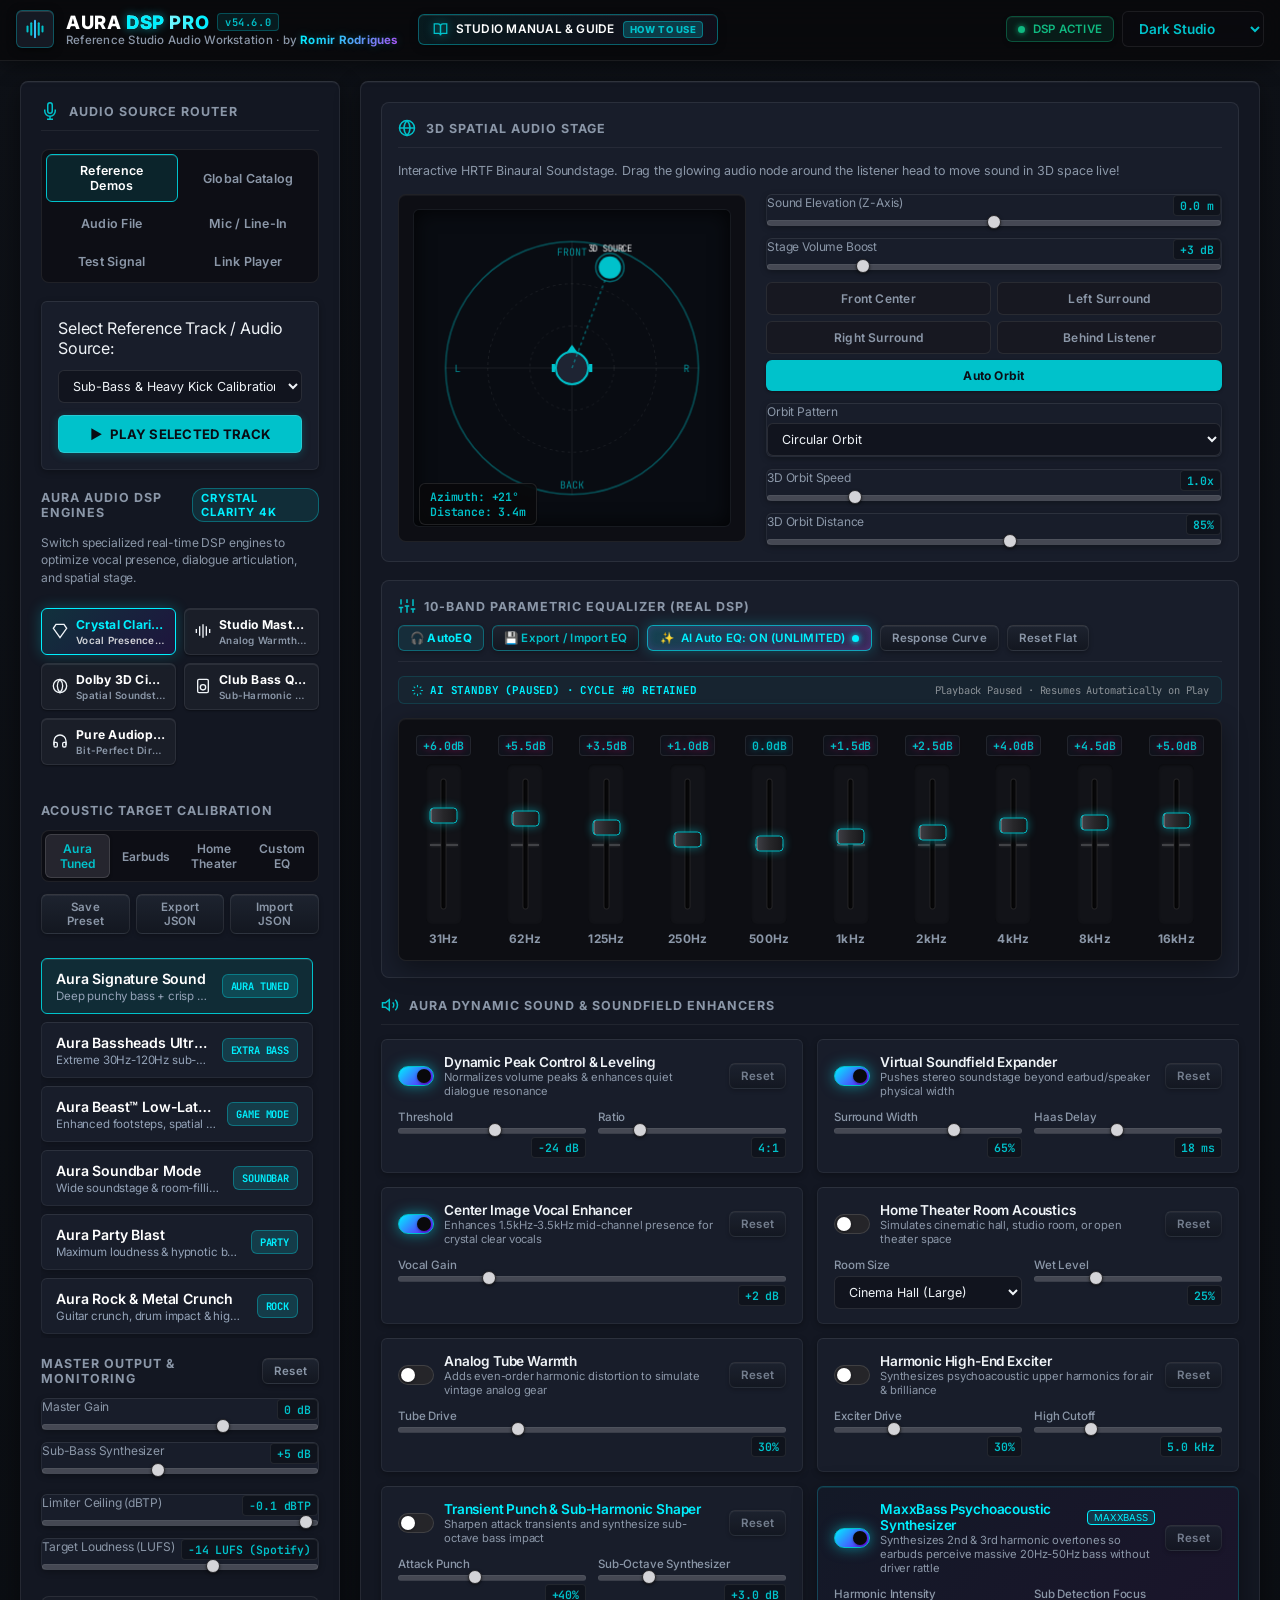
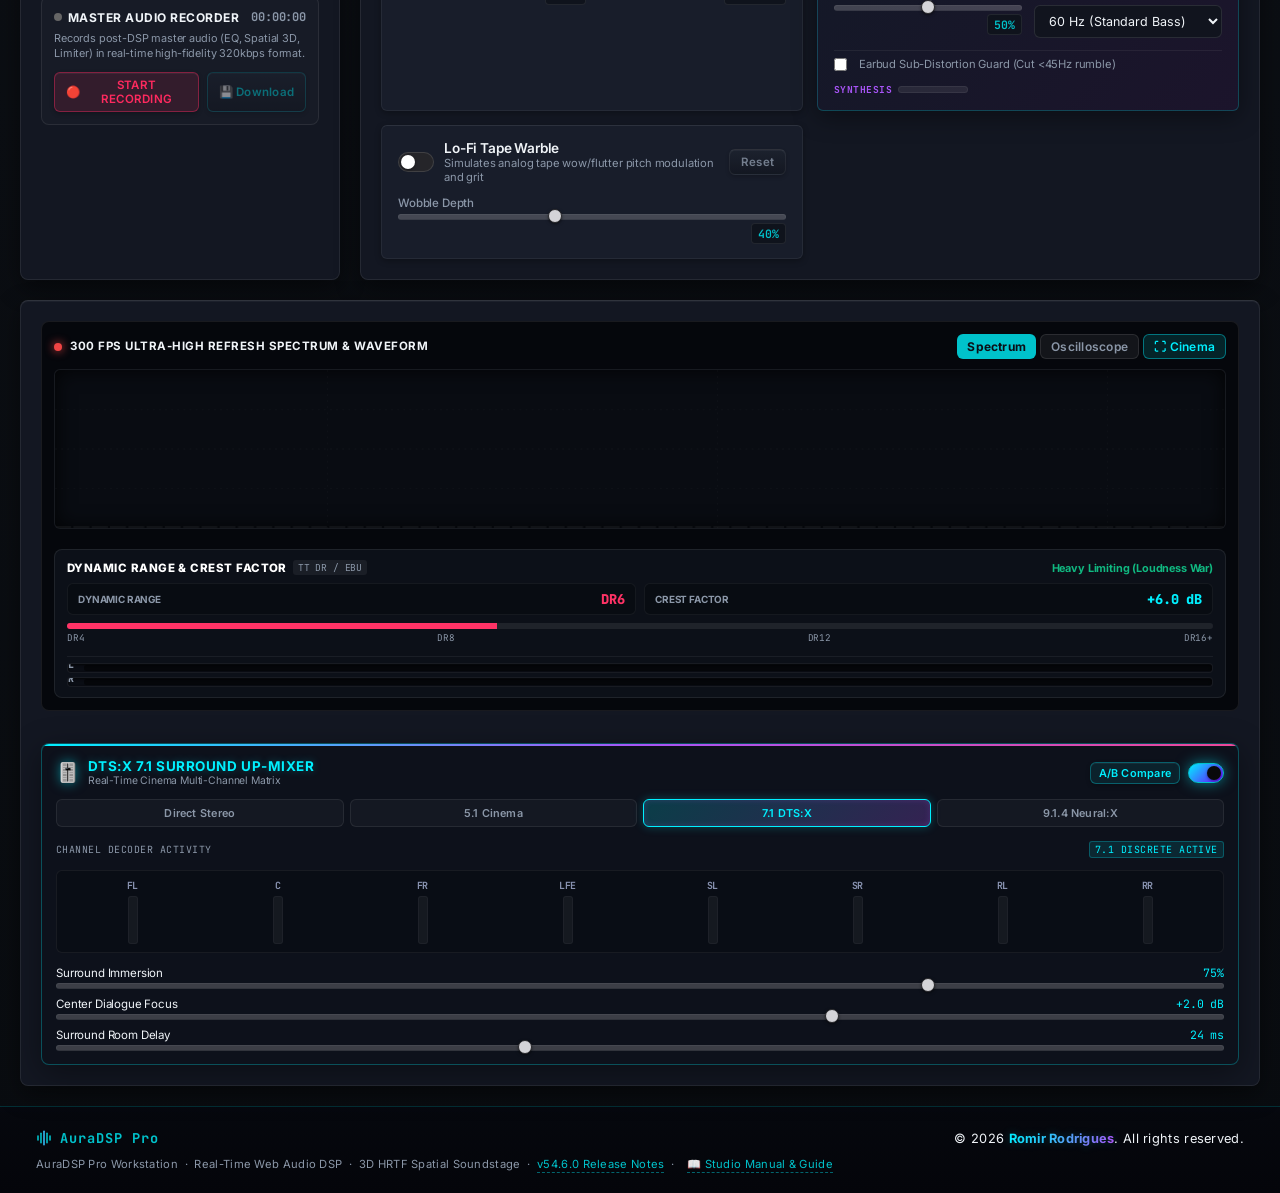
==== commit 6177a755: "feat(eq): deploy Interactive Parametric Bode Plot with touch ergonomics & UI animations (v54.6.0)" ====
--- a/index.html
+++ b/index.html
@@ -13,7 +13,7 @@
   <link rel="preconnect" href="https://fonts.googleapis.com">
   <link rel="preconnect" href="https://fonts.gstatic.com" crossorigin>
   <link href="https://fonts.googleapis.com/css2?family=Inter:wght@400;500;600;700;800&family=JetBrains+Mono:wght@400;500;600;700&display=swap" rel="stylesheet">
-  <link rel="stylesheet" href="styles.css?v=54.5.1">
+  <link rel="stylesheet" href="styles.css?v=54.6.0">
   <link rel="manifest" href="manifest.json">
 </head>
 <body class="theme-studio">
@@ -35,7 +35,7 @@
       <div>
         <div class="brand-title">
           <span class="animated-brand-text" id="brandTitleHeader" title="AuraDSP Pro Studio Audio Workstation (Click 5 times for Developer Console)">AURA<span class="brand-dsp-badge">DSP</span> PRO</span>
-          <span class="version-tag" id="appVersionTag" title="Click to view full Changelog &amp; Version History">v54.5.1</span>
+          <span class="version-tag" id="appVersionTag" title="Click to view full Changelog &amp; Version History">v54.6.0</span>
         </div>
         <p class="subtitle">Reference Studio Audio Workstation &middot; by <span class="animated-creator-name" id="creatorNameHeader">Romir Rodrigues</span></p>
       </div>
@@ -1052,7 +1052,7 @@
         &copy; 2026 <strong class="animated-creator-name" id="creatorNameFooter">Romir Rodrigues</strong>. All rights reserved.
       </div>
       <div class="footer-note">
-        AuraDSP Pro Workstation &nbsp;·&nbsp; Real-Time Web Audio DSP &nbsp;·&nbsp; 3D HRTF Spatial Soundstage &nbsp;·&nbsp; <a href="#" id="footerChangelogLink" style="color:var(--accent-cyan); text-decoration:none; border-bottom:1px dashed rgba(0,240,255,0.4); padding-bottom:1px;" title="View full release notes & version history">v54.5.1 Release Notes</a> &nbsp;·&nbsp; <a href="#" id="footerManualLink" style="color:var(--accent-cyan); text-decoration:none; border-bottom:1px dashed rgba(0,240,255,0.4); padding-bottom:1px; margin-left:6px;" title="Open Studio User Manual & Feature Guide">📖 Studio Manual &amp; Guide</a>
+        AuraDSP Pro Workstation &nbsp;·&nbsp; Real-Time Web Audio DSP &nbsp;·&nbsp; 3D HRTF Spatial Soundstage &nbsp;·&nbsp; <a href="#" id="footerChangelogLink" style="color:var(--accent-cyan); text-decoration:none; border-bottom:1px dashed rgba(0,240,255,0.4); padding-bottom:1px;" title="View full release notes & version history">v54.6.0 Release Notes</a> &nbsp;·&nbsp; <a href="#" id="footerManualLink" style="color:var(--accent-cyan); text-decoration:none; border-bottom:1px dashed rgba(0,240,255,0.4); padding-bottom:1px; margin-left:6px;" title="Open Studio User Manual & Feature Guide">📖 Studio Manual &amp; Guide</a>
       </div>
     </div>
   </footer>
@@ -1066,7 +1066,7 @@
             <svg viewBox="0 0 24 24" fill="none" stroke="currentColor" stroke-width="2" style="width:20px; height:20px; color:var(--accent-cyan);"><path d="M12 2v20M17 5v14M7 5v14M2 9v6M22 9v6"/></svg>
             <h3 id="changelogTitle" style="margin:0; font-size:1.05rem; font-weight:800; color:#fff; letter-spacing:0.02em;">AuraDSP Pro · Version History & Changelog</h3>
           </div>
-          <p style="margin:4px 0 0; font-size:0.75rem; color:var(--text-muted);">Complete milestone release notes from v1.0.0 (Genesis) to v54.5.1 (Latest)</p>
+          <p style="margin:4px 0 0; font-size:0.75rem; color:var(--text-muted);">Complete milestone release notes from v1.0.0 (Genesis) to v54.6.0 (Latest)</p>
         </div>
         <button id="closeChangelogBtn" class="changelog-close-btn" title="Close Changelog (Esc)">&times;</button>
       </div>
@@ -1631,17 +1631,17 @@
   </div>
 
   <!-- Modular Scripts -->
-  <script src="js/data/presets.js?v=54.5.1"></script>
-  <script src="js/data/autoeq-database.js?v=54.5.1"></script>
-  <script src="js/data/changelog.js?v=54.5.1"></script>
-  <script src="js/data/manual.js?v=54.5.1"></script>
-  <script src="js/audio/audio-engine.js?v=54.5.1"></script>
-  <script src="js/dsp/audio-pro-tools.js?v=54.5.1"></script>
-  <script src="js/visual/spatial-canvas.js?v=54.5.1"></script>
-  <script src="js/visual/visualizer.js?v=54.5.1"></script>
-  <script src="js/ui/motion-ui.js?v=54.5.1"></script>
-  <script src="js/ui/dev-menu.js?v=54.5.1"></script>
-  <script src="js/app.js?v=54.5.1"></script>
+  <script src="js/data/presets.js?v=54.6.0"></script>
+  <script src="js/data/autoeq-database.js?v=54.6.0"></script>
+  <script src="js/data/changelog.js?v=54.6.0"></script>
+  <script src="js/data/manual.js?v=54.6.0"></script>
+  <script src="js/audio/audio-engine.js?v=54.6.0"></script>
+  <script src="js/dsp/audio-pro-tools.js?v=54.6.0"></script>
+  <script src="js/visual/spatial-canvas.js?v=54.6.0"></script>
+  <script src="js/visual/visualizer.js?v=54.6.0"></script>
+  <script src="js/ui/motion-ui.js?v=54.6.0"></script>
+  <script src="js/ui/dev-menu.js?v=54.6.0"></script>
+  <script src="js/app.js?v=54.6.0"></script>
 
   <script>
     // ─── Automatic Zero-Touch Client Auto-Updater Engine ───
@@ -1658,9 +1658,9 @@
           }
         });
 
-        navigator.serviceWorker.register('sw.js?v=54.5.1')
+        navigator.serviceWorker.register('sw.js?v=54.6.0')
           .then(reg => {
-            console.log('Service Worker Registered v54.5.1');
+            console.log('Service Worker Registered v54.6.0');
 
             // 1. Check for new updates immediately on initial load
             reg.update().catch(() => {});
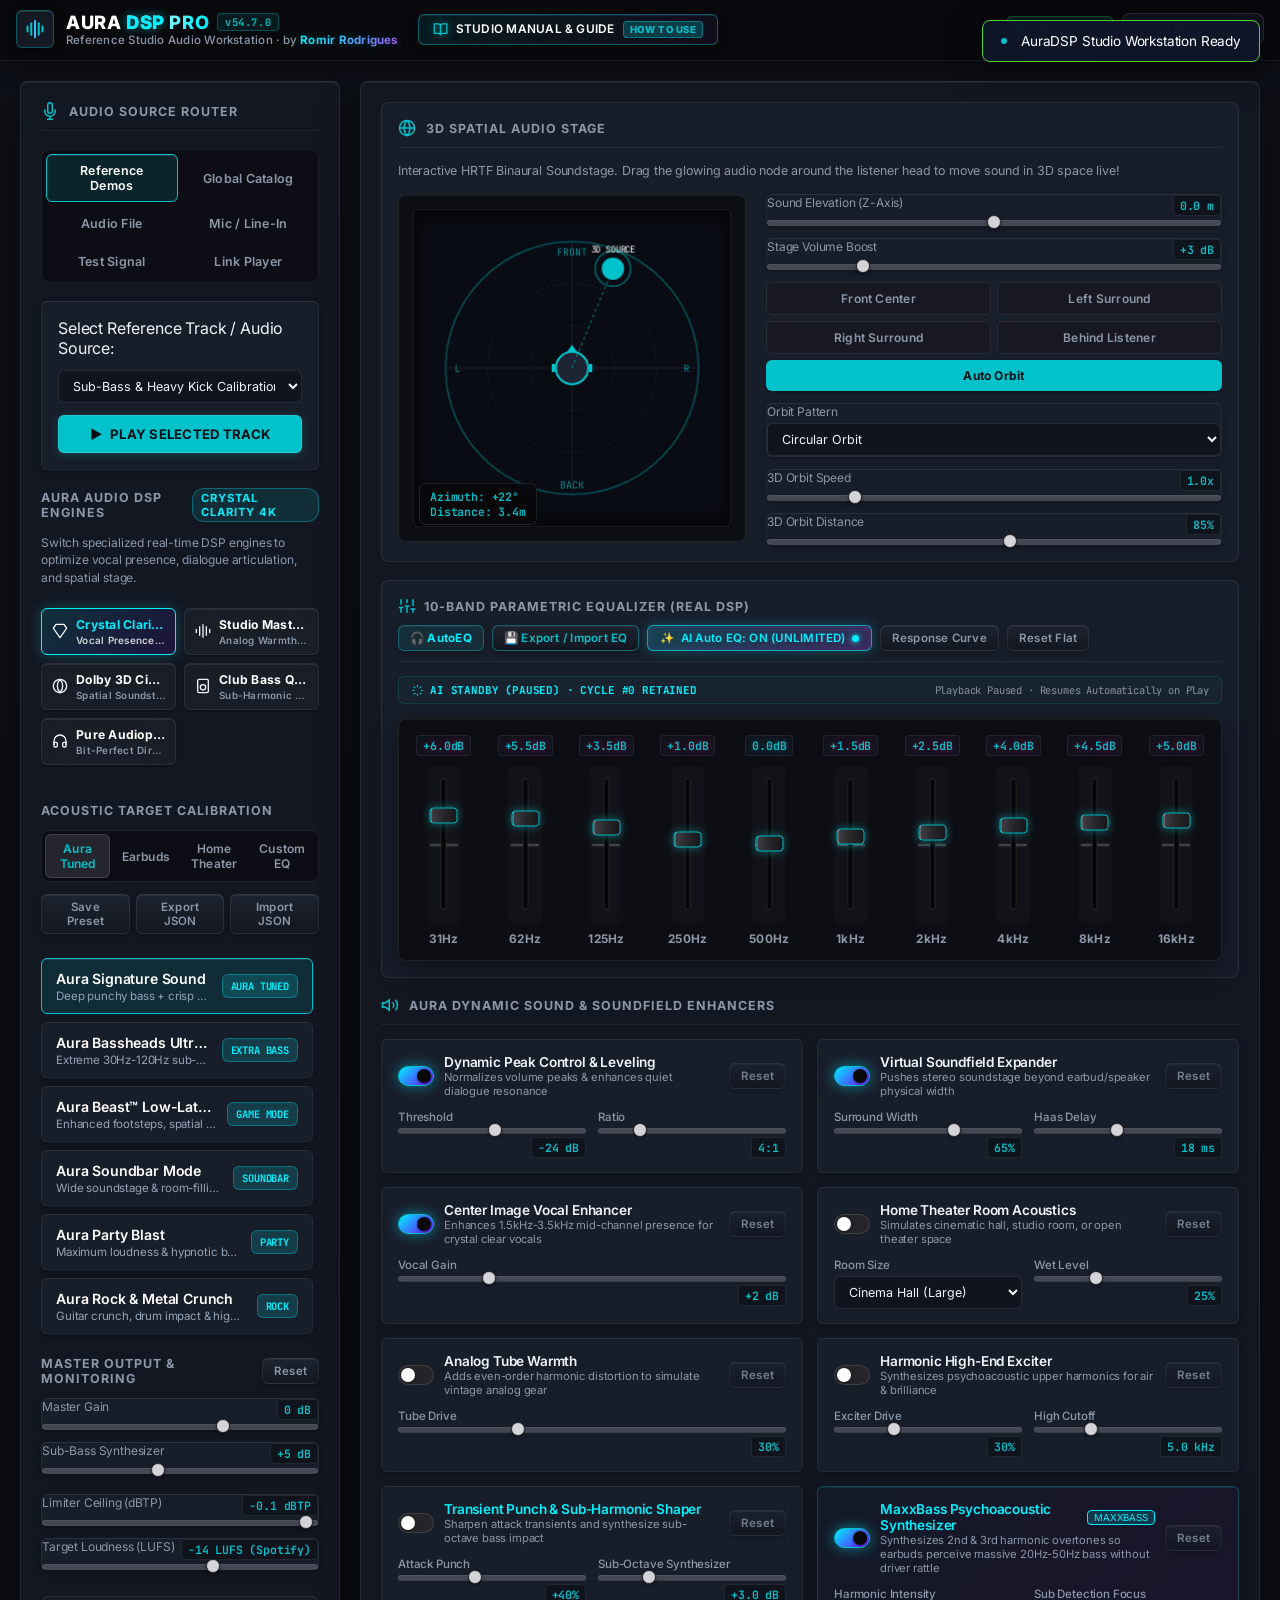
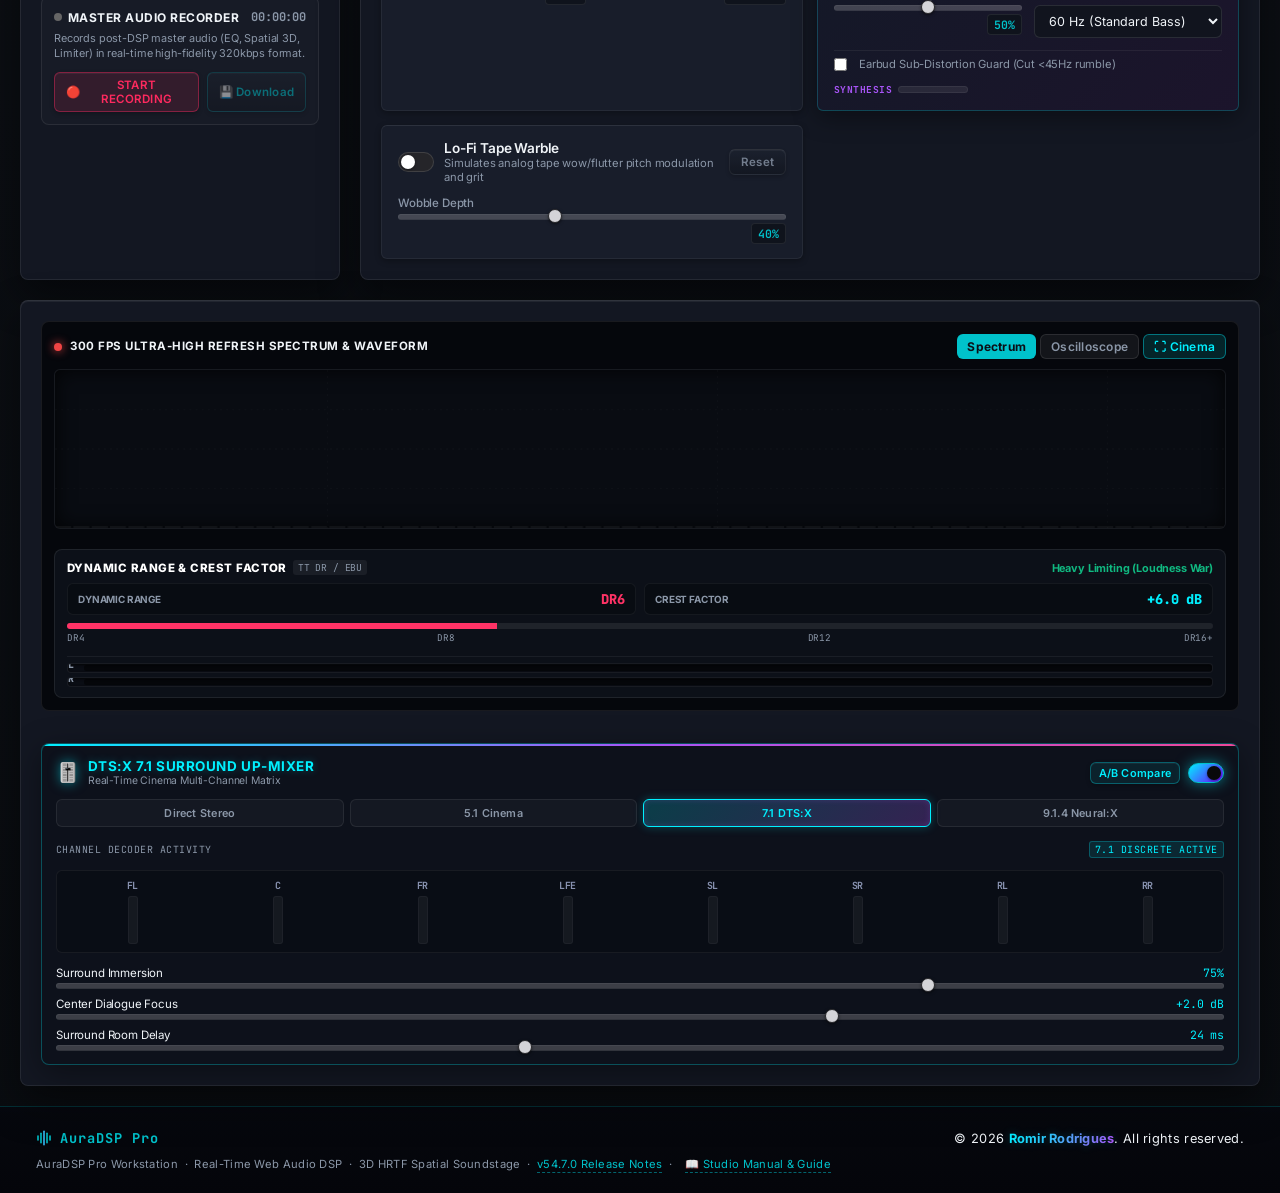
==== commit 2c2def7c: "feat(ui): deploy ultra-premium studio themes, glassmorphism, and tactile micro-animations (v54.7.0)" ====
--- a/index.html
+++ b/index.html
@@ -13,7 +13,7 @@
   <link rel="preconnect" href="https://fonts.googleapis.com">
   <link rel="preconnect" href="https://fonts.gstatic.com" crossorigin>
   <link href="https://fonts.googleapis.com/css2?family=Inter:wght@400;500;600;700;800&family=JetBrains+Mono:wght@400;500;600;700&display=swap" rel="stylesheet">
-  <link rel="stylesheet" href="styles.css?v=54.6.0">
+  <link rel="stylesheet" href="styles.css?v=54.7.0">
   <link rel="manifest" href="manifest.json">
 </head>
 <body class="theme-studio">
@@ -35,7 +35,7 @@
       <div>
         <div class="brand-title">
           <span class="animated-brand-text" id="brandTitleHeader" title="AuraDSP Pro Studio Audio Workstation (Click 5 times for Developer Console)">AURA<span class="brand-dsp-badge">DSP</span> PRO</span>
-          <span class="version-tag" id="appVersionTag" title="Click to view full Changelog &amp; Version History">v54.6.0</span>
+          <span class="version-tag" id="appVersionTag" title="Click to view full Changelog &amp; Version History">v54.7.0</span>
         </div>
         <p class="subtitle">Reference Studio Audio Workstation &middot; by <span class="animated-creator-name" id="creatorNameHeader">Romir Rodrigues</span></p>
       </div>
@@ -1052,7 +1052,7 @@
         &copy; 2026 <strong class="animated-creator-name" id="creatorNameFooter">Romir Rodrigues</strong>. All rights reserved.
       </div>
       <div class="footer-note">
-        AuraDSP Pro Workstation &nbsp;·&nbsp; Real-Time Web Audio DSP &nbsp;·&nbsp; 3D HRTF Spatial Soundstage &nbsp;·&nbsp; <a href="#" id="footerChangelogLink" style="color:var(--accent-cyan); text-decoration:none; border-bottom:1px dashed rgba(0,240,255,0.4); padding-bottom:1px;" title="View full release notes & version history">v54.6.0 Release Notes</a> &nbsp;·&nbsp; <a href="#" id="footerManualLink" style="color:var(--accent-cyan); text-decoration:none; border-bottom:1px dashed rgba(0,240,255,0.4); padding-bottom:1px; margin-left:6px;" title="Open Studio User Manual & Feature Guide">📖 Studio Manual &amp; Guide</a>
+        AuraDSP Pro Workstation &nbsp;·&nbsp; Real-Time Web Audio DSP &nbsp;·&nbsp; 3D HRTF Spatial Soundstage &nbsp;·&nbsp; <a href="#" id="footerChangelogLink" style="color:var(--accent-cyan); text-decoration:none; border-bottom:1px dashed rgba(0,240,255,0.4); padding-bottom:1px;" title="View full release notes & version history">v54.7.0 Release Notes</a> &nbsp;·&nbsp; <a href="#" id="footerManualLink" style="color:var(--accent-cyan); text-decoration:none; border-bottom:1px dashed rgba(0,240,255,0.4); padding-bottom:1px; margin-left:6px;" title="Open Studio User Manual & Feature Guide">📖 Studio Manual &amp; Guide</a>
       </div>
     </div>
   </footer>
@@ -1066,7 +1066,7 @@
             <svg viewBox="0 0 24 24" fill="none" stroke="currentColor" stroke-width="2" style="width:20px; height:20px; color:var(--accent-cyan);"><path d="M12 2v20M17 5v14M7 5v14M2 9v6M22 9v6"/></svg>
             <h3 id="changelogTitle" style="margin:0; font-size:1.05rem; font-weight:800; color:#fff; letter-spacing:0.02em;">AuraDSP Pro · Version History & Changelog</h3>
           </div>
-          <p style="margin:4px 0 0; font-size:0.75rem; color:var(--text-muted);">Complete milestone release notes from v1.0.0 (Genesis) to v54.6.0 (Latest)</p>
+          <p style="margin:4px 0 0; font-size:0.75rem; color:var(--text-muted);">Complete milestone release notes from v1.0.0 (Genesis) to v54.7.0 (Latest)</p>
         </div>
         <button id="closeChangelogBtn" class="changelog-close-btn" title="Close Changelog (Esc)">&times;</button>
       </div>
@@ -1631,17 +1631,17 @@
   </div>
 
   <!-- Modular Scripts -->
-  <script src="js/data/presets.js?v=54.6.0"></script>
-  <script src="js/data/autoeq-database.js?v=54.6.0"></script>
-  <script src="js/data/changelog.js?v=54.6.0"></script>
-  <script src="js/data/manual.js?v=54.6.0"></script>
-  <script src="js/audio/audio-engine.js?v=54.6.0"></script>
-  <script src="js/dsp/audio-pro-tools.js?v=54.6.0"></script>
-  <script src="js/visual/spatial-canvas.js?v=54.6.0"></script>
-  <script src="js/visual/visualizer.js?v=54.6.0"></script>
-  <script src="js/ui/motion-ui.js?v=54.6.0"></script>
-  <script src="js/ui/dev-menu.js?v=54.6.0"></script>
-  <script src="js/app.js?v=54.6.0"></script>
+  <script src="js/data/presets.js?v=54.7.0"></script>
+  <script src="js/data/autoeq-database.js?v=54.7.0"></script>
+  <script src="js/data/changelog.js?v=54.7.0"></script>
+  <script src="js/data/manual.js?v=54.7.0"></script>
+  <script src="js/audio/audio-engine.js?v=54.7.0"></script>
+  <script src="js/dsp/audio-pro-tools.js?v=54.7.0"></script>
+  <script src="js/visual/spatial-canvas.js?v=54.7.0"></script>
+  <script src="js/visual/visualizer.js?v=54.7.0"></script>
+  <script src="js/ui/motion-ui.js?v=54.7.0"></script>
+  <script src="js/ui/dev-menu.js?v=54.7.0"></script>
+  <script src="js/app.js?v=54.7.0"></script>
 
   <script>
     // ─── Automatic Zero-Touch Client Auto-Updater Engine ───
@@ -1658,9 +1658,9 @@
           }
         });
 
-        navigator.serviceWorker.register('sw.js?v=54.6.0')
+        navigator.serviceWorker.register('sw.js?v=54.7.0')
           .then(reg => {
-            console.log('Service Worker Registered v54.6.0');
+            console.log('Service Worker Registered v54.7.0');
 
             // 1. Check for new updates immediately on initial load
             reg.update().catch(() => {});
--- a/styles.css
+++ b/styles.css
@@ -3122,6 +3122,49 @@
   --border-hardware: rgba(0, 0, 0, 0.1);
 }
 
+/* 4. Cyberpunk Neon Console (Electric Cyan & Violet) */
+body.theme-cyber {
+  --bg-primary: #050711;
+  --bg-panel: rgba(12, 16, 32, 0.88);
+  --bg-card: rgba(18, 24, 48, 0.72);
+  --bg-card-hover: rgba(28, 36, 72, 0.92);
+  --accent-cyan: #00f0ff;
+  --accent-neon: #b537f2;
+  --accent-amber: #ff0077;
+  --accent-green: #00ff9d;
+  --accent-red: #ff2a5f;
+  --text-main: #f8fafc;
+  --text-muted: #94a3b8;
+  --text-subtle: #64748b;
+  --border-color: rgba(0, 240, 255, 0.16);
+  --border-hardware: rgba(181, 55, 242, 0.28);
+  background: #050711 !important;
+  background-image: radial-gradient(circle at 10% 10%, rgba(181, 55, 242, 0.14) 0%, transparent 45%),
+                   radial-gradient(circle at 90% 90%, rgba(0, 240, 255, 0.12) 0%, transparent 45%),
+                   linear-gradient(180deg, #050711 0%, #020308 100%) !important;
+}
+
+/* 5. Vintage Analog Tube Console (Warm Amber & Mahogany) */
+body.theme-analog {
+  --bg-primary: #0f0a07;
+  --bg-panel: rgba(24, 17, 13, 0.92);
+  --bg-card: rgba(36, 26, 19, 0.78);
+  --bg-card-hover: rgba(54, 38, 28, 0.92);
+  --accent-cyan: #f59e0b;
+  --accent-neon: #fbbf24;
+  --accent-amber: #d97706;
+  --accent-green: #84cc16;
+  --accent-red: #ea580c;
+  --text-main: #fef3c7;
+  --text-muted: #d97706;
+  --text-subtle: #92400e;
+  --border-color: rgba(245, 158, 11, 0.2);
+  --border-hardware: rgba(217, 119, 6, 0.32);
+  background: #0f0a07 !important;
+  background-image: radial-gradient(circle at 50% 0%, rgba(245, 158, 11, 0.1) 0%, transparent 55%),
+                   linear-gradient(180deg, #100b07 0%, #080504 100%) !important;
+}
+
 /* =========================================
    FONT SWITCHER STYLES
    ========================================= */
@@ -6941,3 +6984,80 @@
   overflow-y: auto;
   line-height: 1.5;
 }
+
+/* ==========================================================================
+   AuraDSP Pro: Advanced Glassmorphism, Slider Glow & Tactile Animations
+   ========================================================================== */
+
+/* Enhanced Studio Glassmorphic Panels */
+.panel {
+  backdrop-filter: blur(20px) saturate(180%) !important;
+  -webkit-backdrop-filter: blur(20px) saturate(180%) !important;
+  box-shadow: 0 16px 40px rgba(0, 0, 0, 0.45), inset 0 1px 0 rgba(255, 255, 255, 0.06) !important;
+  transition: transform 0.2s cubic-bezier(0.16, 1, 0.3, 1), box-shadow 0.2s ease, border-color 0.2s ease !important;
+}
+
+.source-card, .engine-card, .autoeq-card {
+  backdrop-filter: blur(12px) !important;
+  -webkit-backdrop-filter: blur(12px) !important;
+  transition: transform 0.18s cubic-bezier(0.16, 1, 0.3, 1), border-color 0.18s ease, box-shadow 0.18s ease !important;
+}
+
+/* Tactile Micro-Animations on Click */
+.primary-btn:active, .primary-btn-sm:active, .accent-btn:active, .sm-btn:active, .source-btn:active, .preset-card:active {
+  transform: scale(0.96) translateY(1px) !important;
+}
+
+/* Premium Range Slider Thumb Glow & Hover Scaling */
+input[type="range"]::-webkit-slider-thumb {
+  transition: transform 0.15s cubic-bezier(0.16, 1, 0.3, 1), box-shadow 0.15s ease, background-color 0.15s ease !important;
+  cursor: grab !important;
+}
+
+input[type="range"]::-webkit-slider-thumb:hover {
+  transform: scale(1.25) !important;
+  box-shadow: 0 0 16px var(--accent-cyan) !important;
+}
+
+input[type="range"]::-webkit-slider-thumb:active {
+  cursor: grabbing !important;
+  transform: scale(1.38) !important;
+  box-shadow: 0 0 24px var(--accent-cyan) !important;
+}
+
+/* Smooth Preset Cards Staggered Animation */
+.preset-card {
+  position: relative;
+  overflow: hidden;
+}
+
+.preset-card::before {
+  content: '';
+  position: absolute;
+  top: 0;
+  left: -100%;
+  width: 100%;
+  height: 100%;
+  background: linear-gradient(90deg, transparent, rgba(255, 255, 255, 0.04), transparent);
+  transition: left 0.6s ease;
+}
+
+.preset-card:hover::before {
+  left: 100%;
+}
+
+/* Polished Theme Selector Styling */
+#appThemeSelector {
+  border-radius: 8px !important;
+  padding: 6px 12px !important;
+  background: rgba(18, 22, 34, 0.85) !important;
+  backdrop-filter: blur(10px) !important;
+  -webkit-backdrop-filter: blur(10px) !important;
+  border: 1px solid rgba(255, 255, 255, 0.12) !important;
+  box-shadow: 0 4px 12px rgba(0, 0, 0, 0.3) !important;
+}
+
+#appThemeSelector:hover {
+  border-color: var(--accent-cyan) !important;
+  box-shadow: 0 0 12px rgba(0, 240, 255, 0.2) !important;
+}
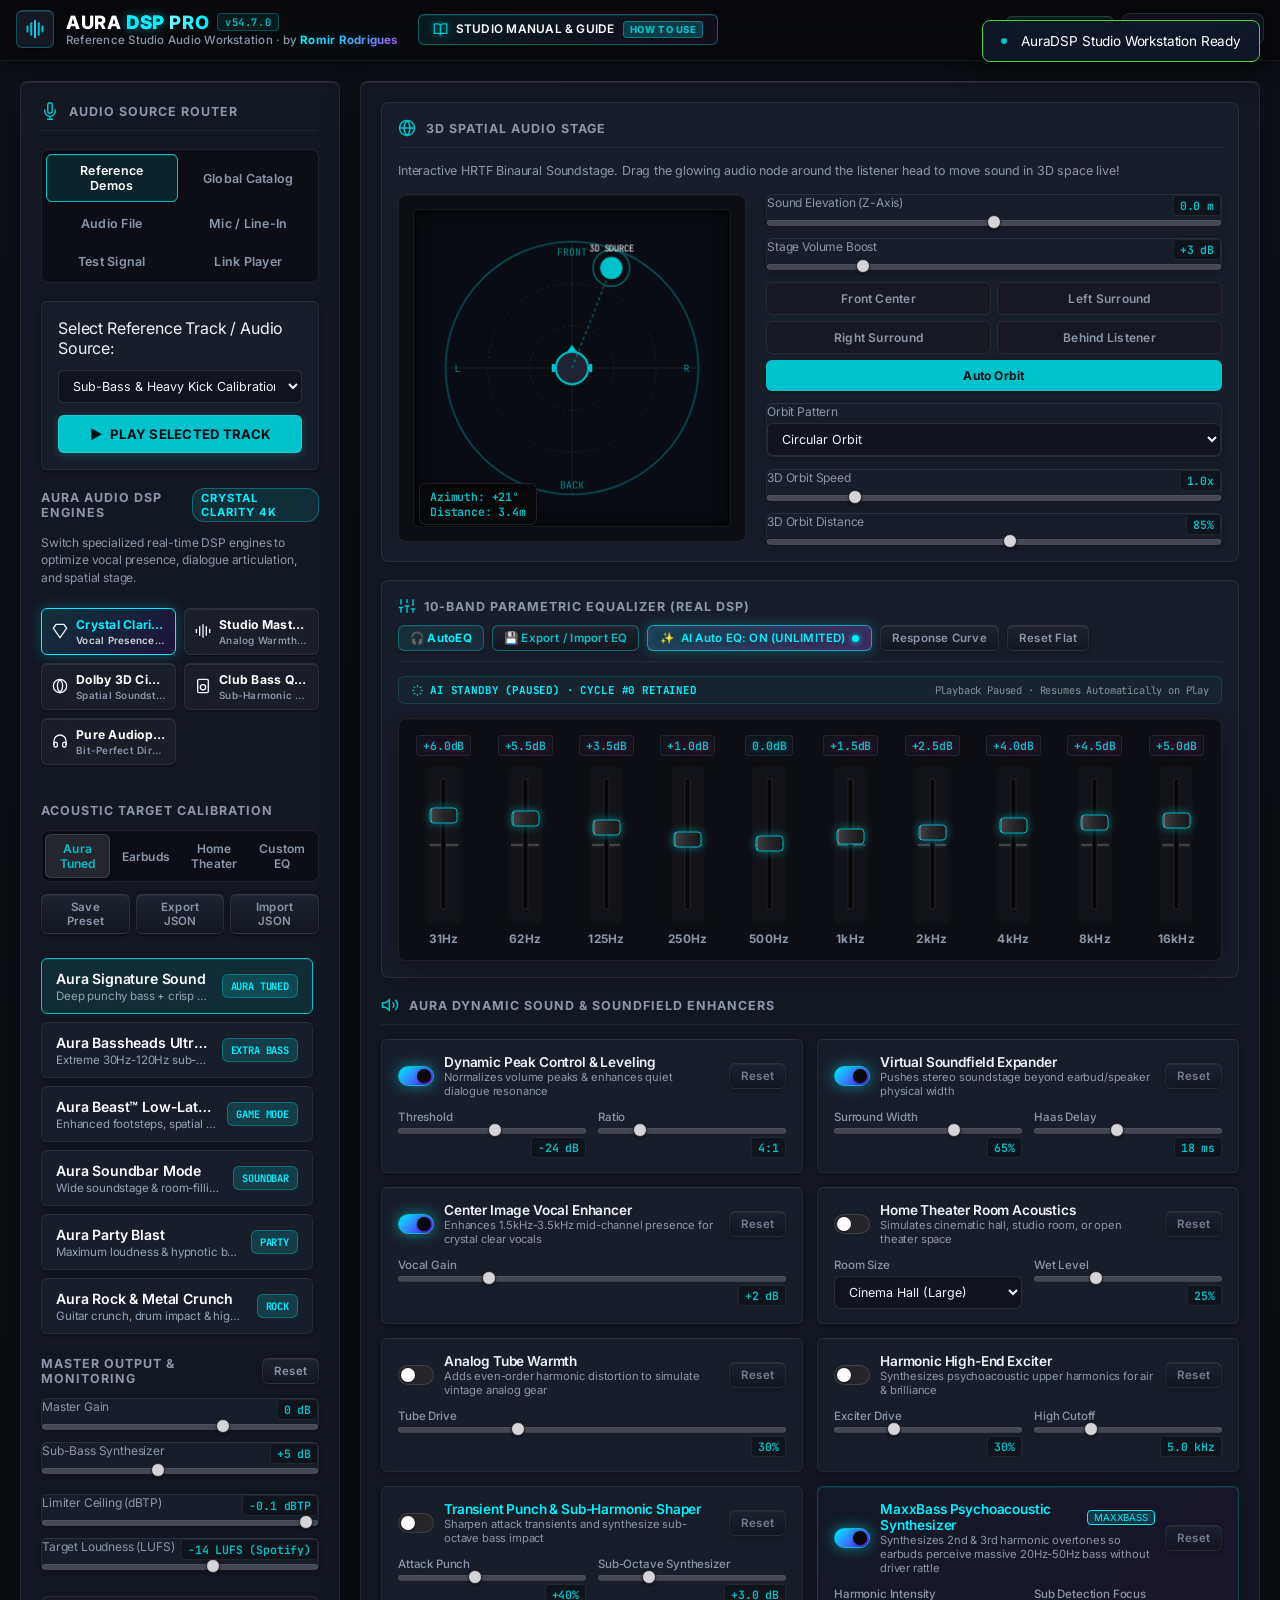
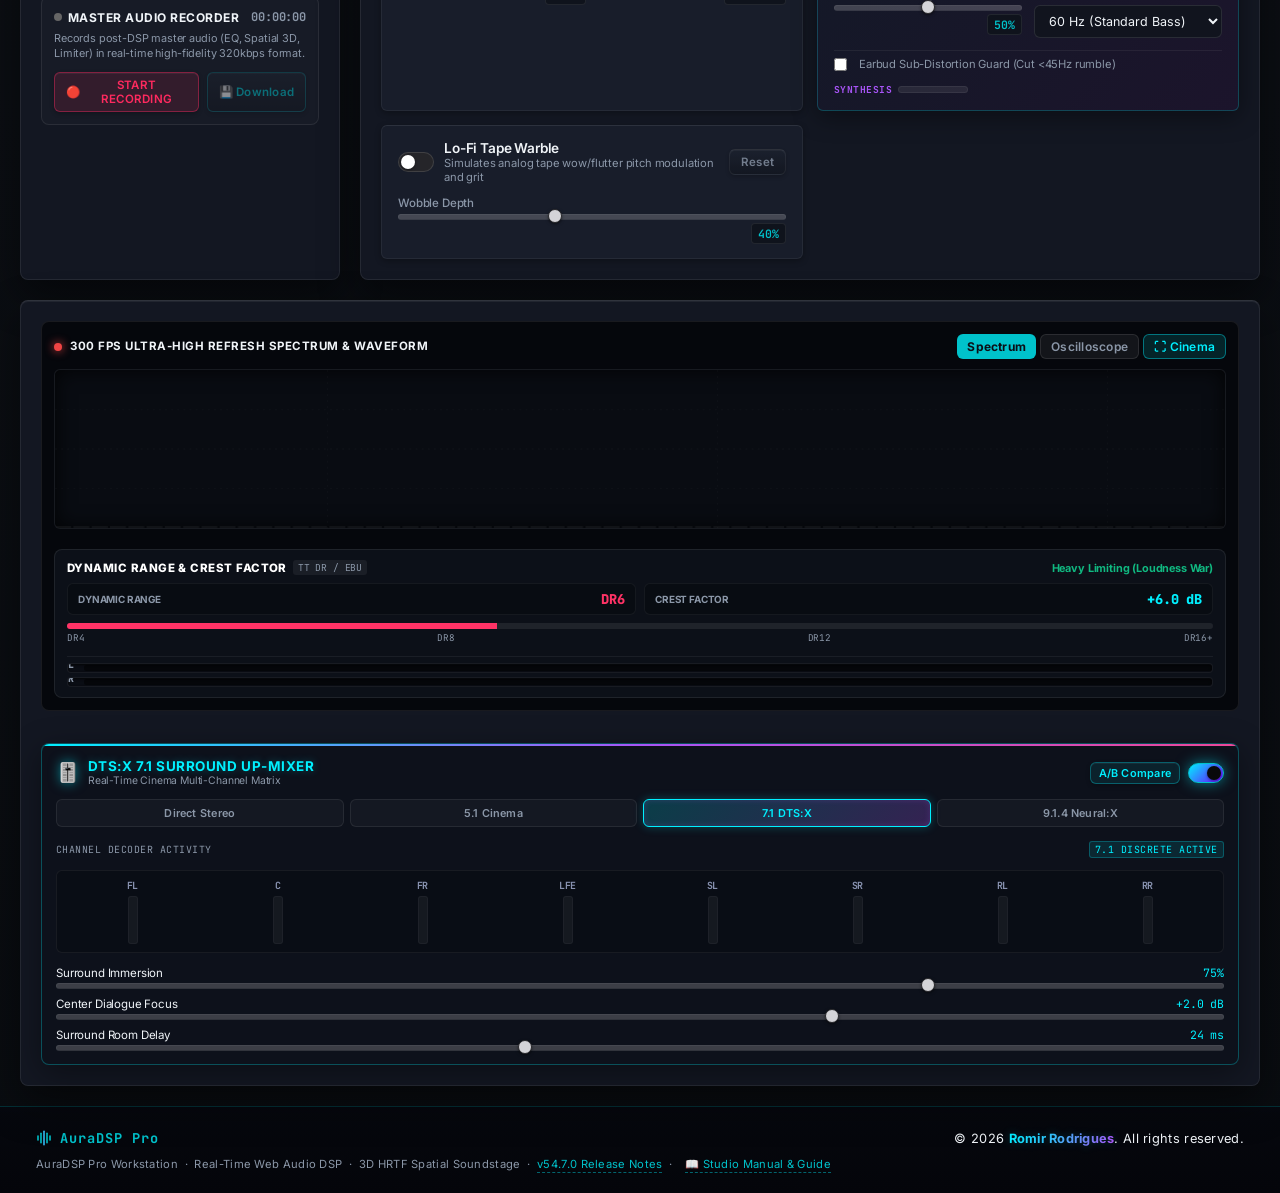
==== commit ca51272d: "seo: configure Google Search indexing, robots.txt, sitemap.xml, OpenGraph, and Schema.org metadata" ====
--- a/index.html
+++ b/index.html
@@ -10,6 +10,41 @@
   <meta name="format-detection" content="telephone=no">
   <title>AuraDSP Pro - Live Audio Tuning & Spatial Audio Engine</title>
   <meta name="description" content="Professional real-time audio tuning processor for Aura Audio Gear, earbuds, and home theater systems with 3D Spatial Audio, Aura Virtualizer, and 10-Band EQ.">
+  <meta name="keywords" content="audio dsp, equalizer, spatial audio, soundstage, headphone tuning, autoeq, hrtf, web audio api, audio visualizer, romir rodrigues">
+  <meta name="author" content="Romir Rodrigues">
+  <meta name="robots" content="index, follow">
+  <link rel="canonical" href="https://romirrodrigues.github.io/auradsp-pro/">
+  <!-- Open Graph / Social Media -->
+  <meta property="og:type" content="website">
+  <meta property="og:url" content="https://romirrodrigues.github.io/auradsp-pro/">
+  <meta property="og:title" content="AuraDSP Pro - Live Audio Tuning &amp; Spatial Audio Engine">
+  <meta property="og:description" content="Professional real-time audio tuning processor for headphones, earbuds, and home theater systems with 3D Spatial Audio, AutoEQ, and 10-Band EQ.">
+  <meta property="og:site_name" content="AuraDSP Pro">
+  <!-- Twitter Cards -->
+  <meta name="twitter:card" content="summary_large_image">
+  <meta name="twitter:title" content="AuraDSP Pro - Live Audio Tuning &amp; Spatial Audio Engine">
+  <meta name="twitter:description" content="Professional real-time audio tuning processor for headphones, earbuds, and home theater systems with 3D Spatial Audio, AutoEQ, and 10-Band EQ.">
+  <!-- Schema.org JSON-LD for Google Search -->
+  <script type="application/ld+json">
+  {
+    "@context": "https://schema.org",
+    "@type": "WebApplication",
+    "name": "AuraDSP Pro",
+    "url": "https://romirrodrigues.github.io/auradsp-pro/",
+    "description": "Professional real-time audio tuning processor for headphones, earbuds, and home theater systems with 3D Spatial Audio, AutoEQ, and 10-Band EQ.",
+    "applicationCategory": "MultimediaApplication",
+    "operatingSystem": "All",
+    "author": {
+      "@type": "Person",
+      "name": "Romir Rodrigues"
+    },
+    "offers": {
+      "@type": "Offer",
+      "price": "0",
+      "priceCurrency": "USD"
+    }
+  }
+  </script>
   <link rel="preconnect" href="https://fonts.googleapis.com">
   <link rel="preconnect" href="https://fonts.gstatic.com" crossorigin>
   <link href="https://fonts.googleapis.com/css2?family=Inter:wght@400;500;600;700;800&family=JetBrains+Mono:wght@400;500;600;700&display=swap" rel="stylesheet">
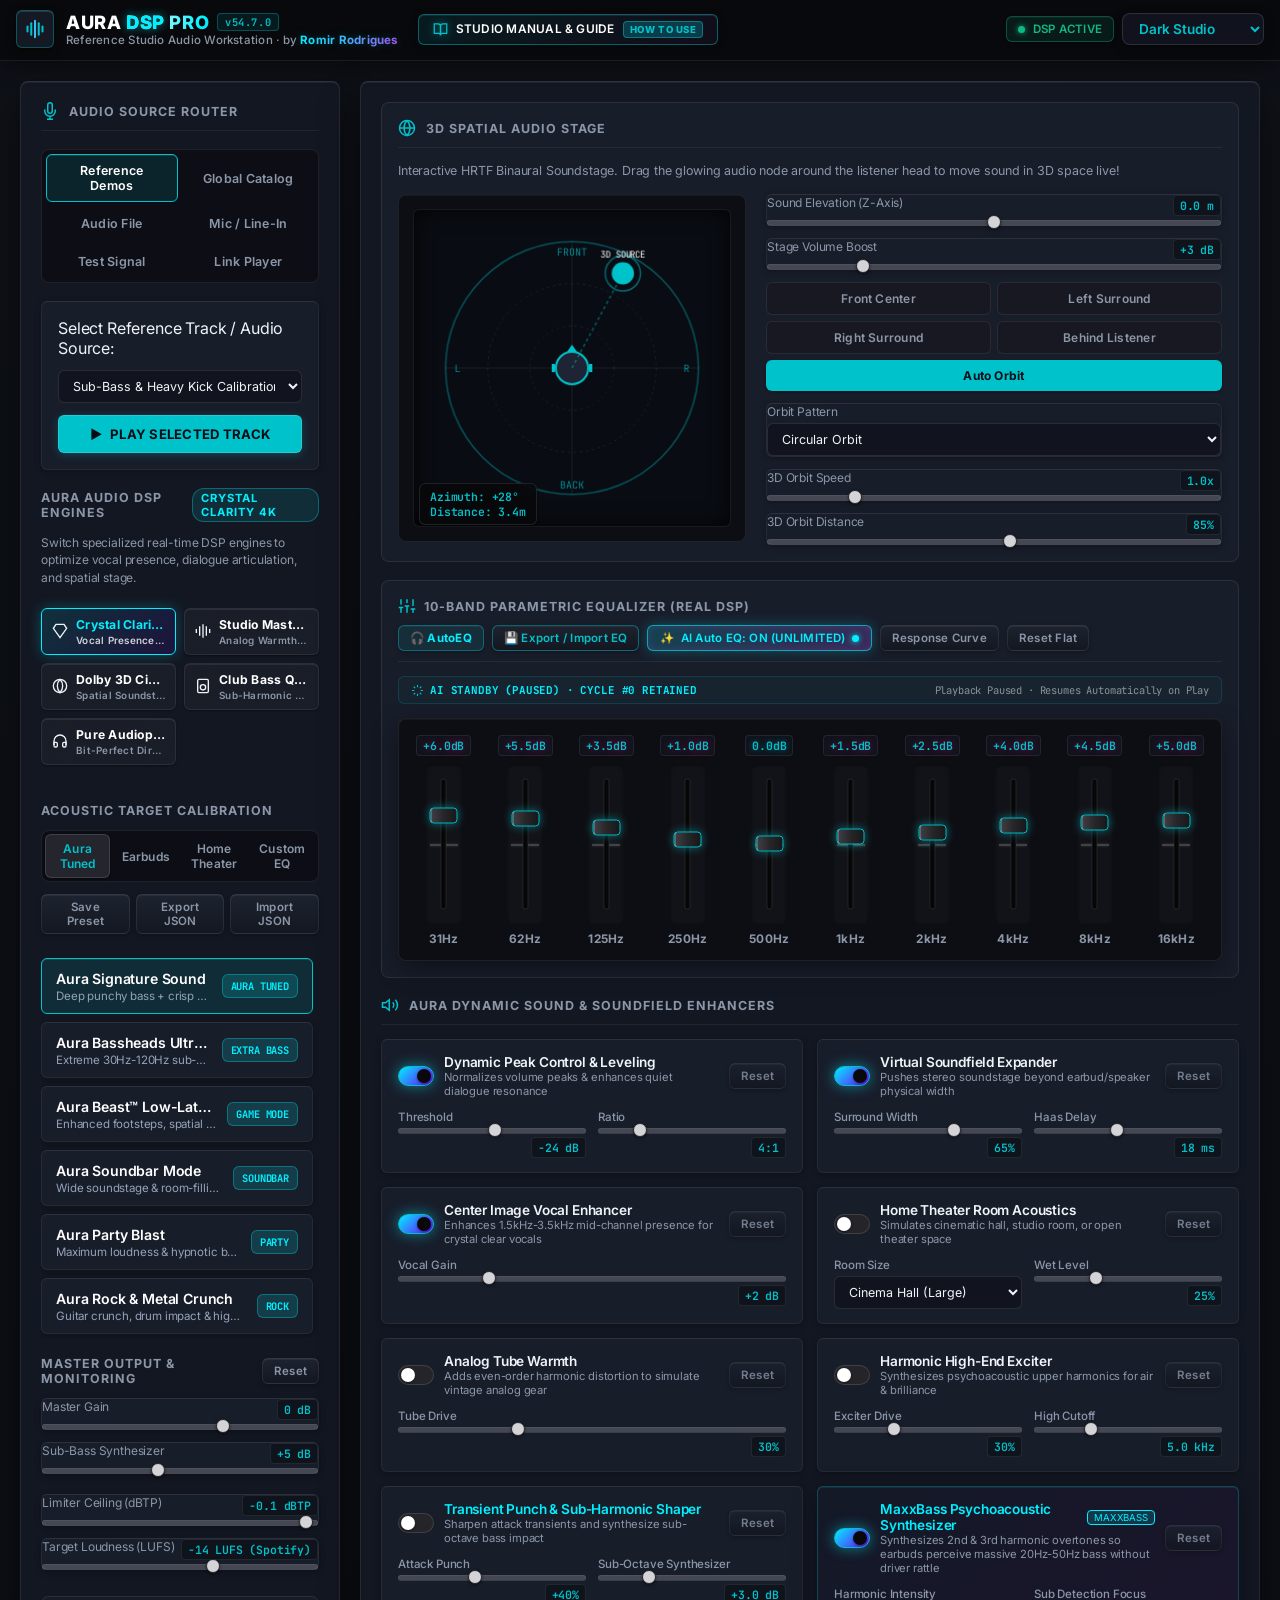
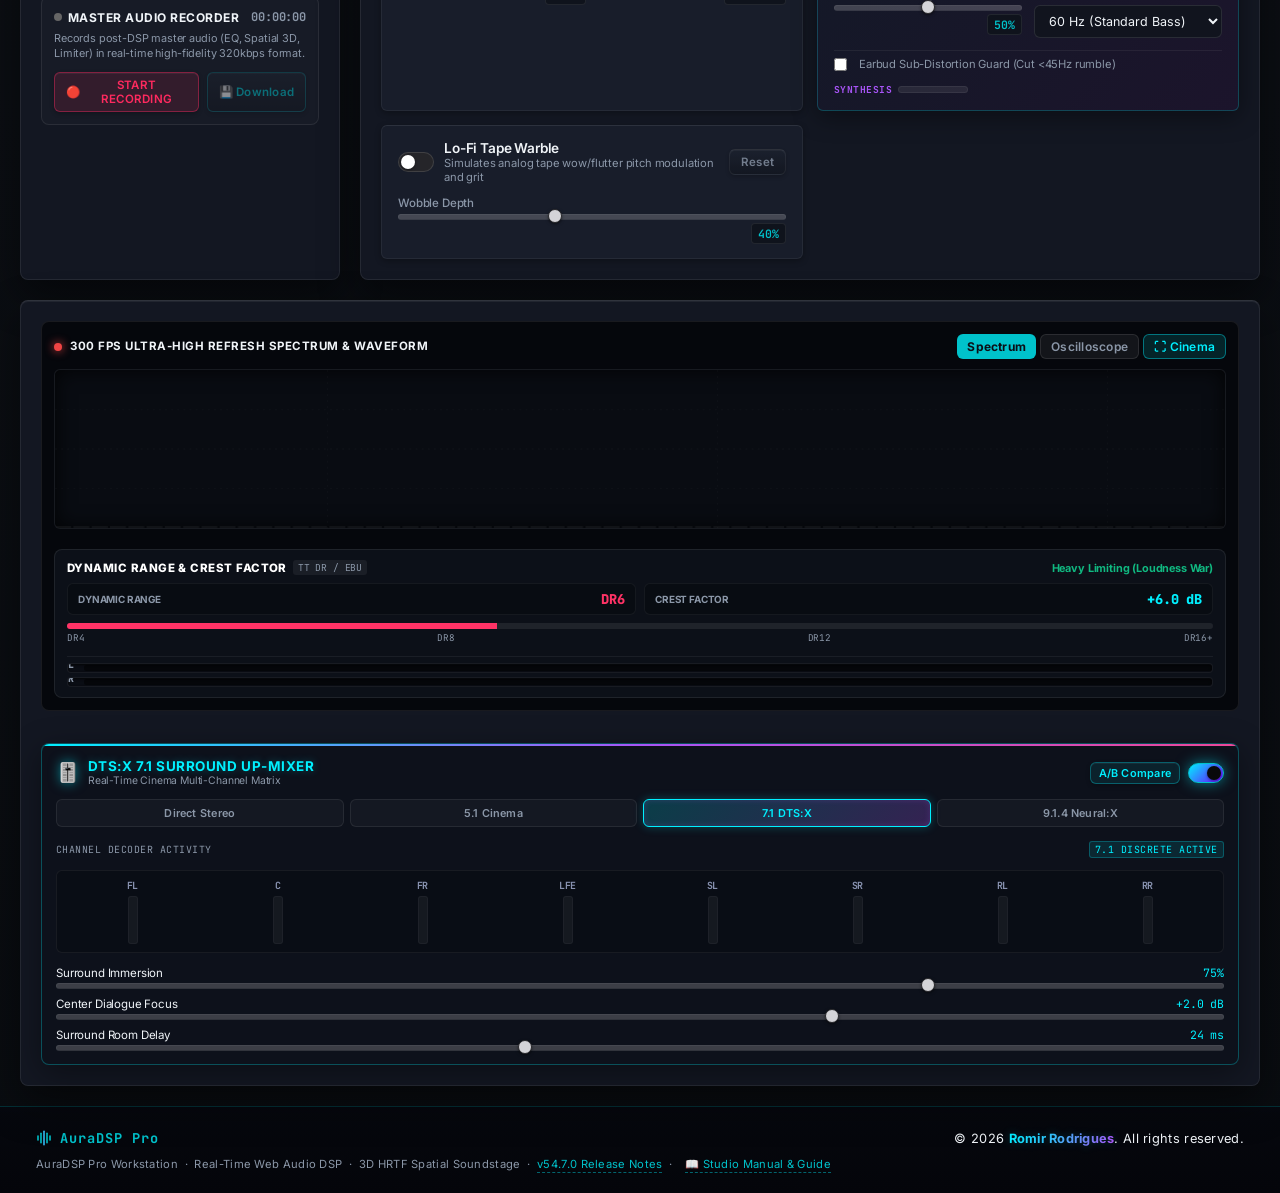
==== commit e372ba4f: "chore(seo): add Google Search Console site verification tag" ====
--- a/index.html
+++ b/index.html
@@ -8,6 +8,7 @@
   <meta name="apple-mobile-web-app-status-bar-style" content="black-translucent">
   <meta name="theme-color" content="#09090b">
   <meta name="format-detection" content="telephone=no">
+    <meta name="google-site-verification" content="aq09o_ypLflITTV9YFpbo1ppdFgDX3j7PEAbIv9nRUc" />
   <title>AuraDSP Pro - Live Audio Tuning & Spatial Audio Engine</title>
   <meta name="description" content="Professional real-time audio tuning processor for Aura Audio Gear, earbuds, and home theater systems with 3D Spatial Audio, Aura Virtualizer, and 10-Band EQ.">
   <meta name="keywords" content="audio dsp, equalizer, spatial audio, soundstage, headphone tuning, autoeq, hrtf, web audio api, audio visualizer, romir rodrigues">
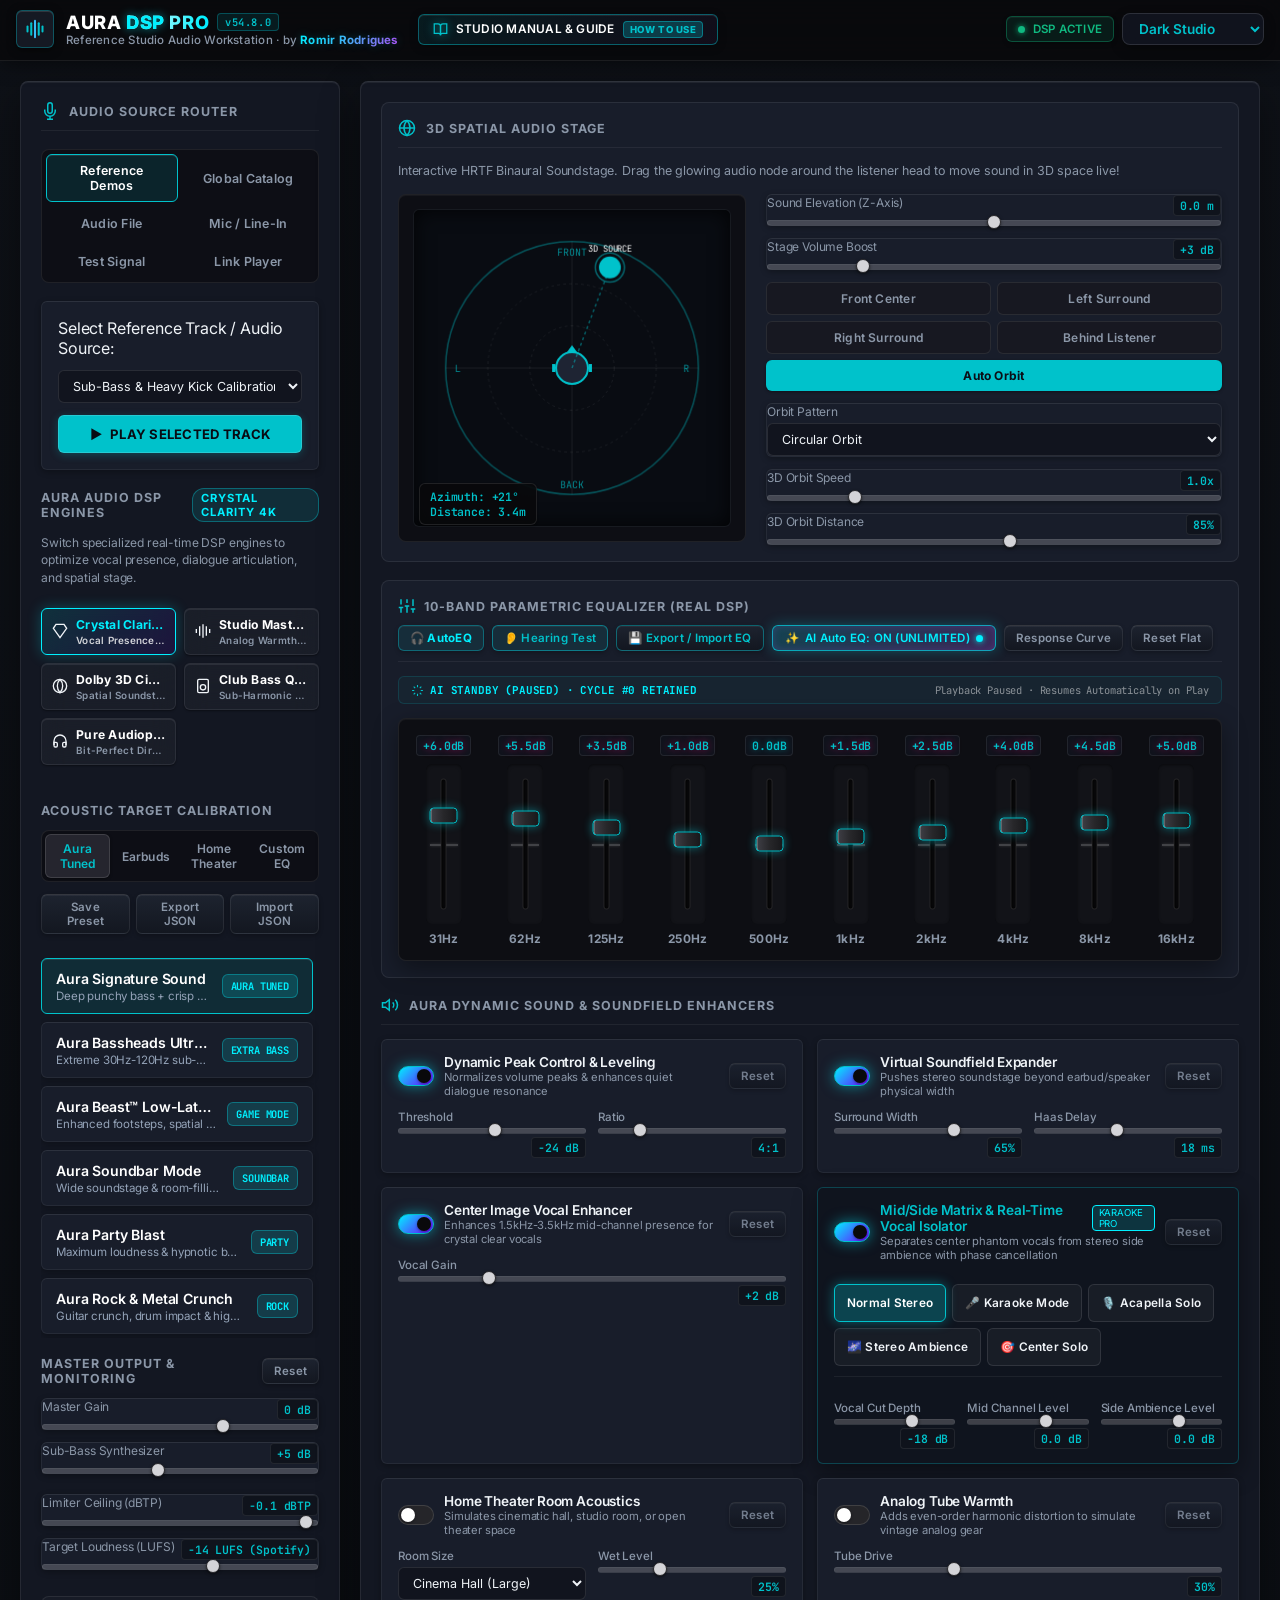
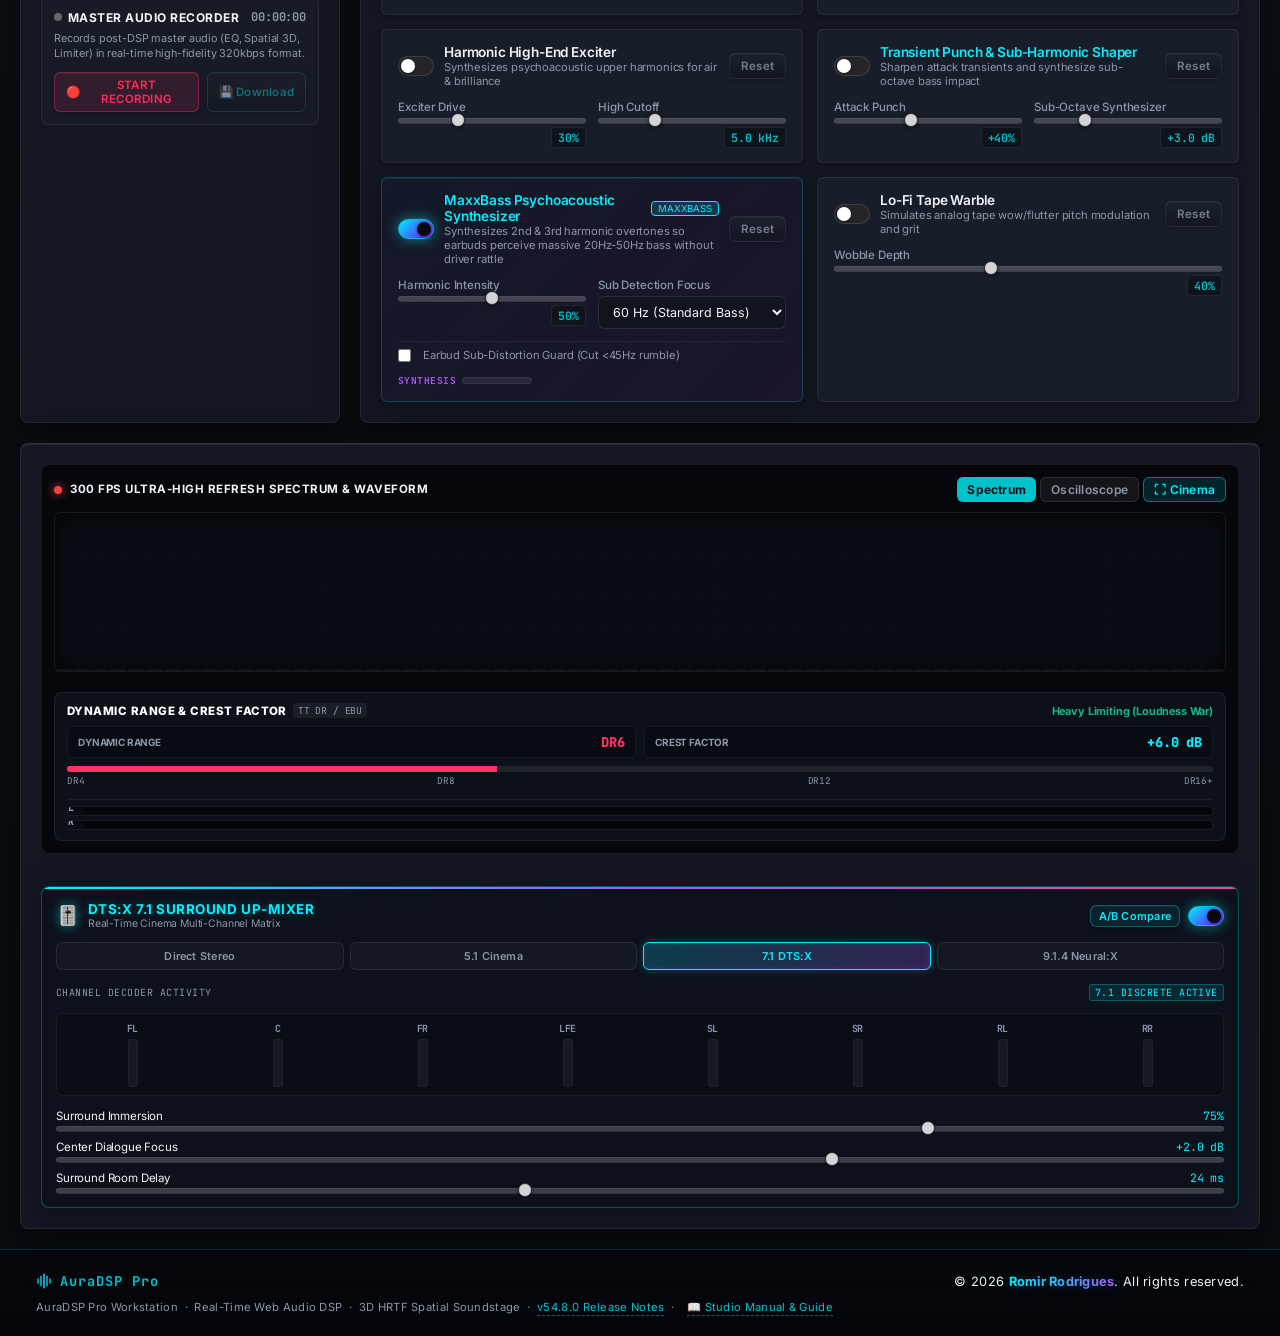
==== commit 0bc5d2c1: "feat(audiogram): deploy Personalized Hearing Calibration Suite & Mid/Side Vocal Isolator (v54.8.0)" ====
--- a/index.html
+++ b/index.html
@@ -49,7 +49,7 @@
   <link rel="preconnect" href="https://fonts.googleapis.com">
   <link rel="preconnect" href="https://fonts.gstatic.com" crossorigin>
   <link href="https://fonts.googleapis.com/css2?family=Inter:wght@400;500;600;700;800&family=JetBrains+Mono:wght@400;500;600;700&display=swap" rel="stylesheet">
-  <link rel="stylesheet" href="styles.css?v=54.7.0">
+  <link rel="stylesheet" href="styles.css?v=54.8.0">
   <link rel="manifest" href="manifest.json">
 </head>
 <body class="theme-studio">
@@ -71,7 +71,7 @@
       <div>
         <div class="brand-title">
           <span class="animated-brand-text" id="brandTitleHeader" title="AuraDSP Pro Studio Audio Workstation (Click 5 times for Developer Console)">AURA<span class="brand-dsp-badge">DSP</span> PRO</span>
-          <span class="version-tag" id="appVersionTag" title="Click to view full Changelog &amp; Version History">v54.7.0</span>
+          <span class="version-tag" id="appVersionTag" title="Click to view full Changelog &amp; Version History">v54.8.0</span>
         </div>
         <p class="subtitle">Reference Studio Audio Workstation &middot; by <span class="animated-creator-name" id="creatorNameHeader">Romir Rodrigues</span></p>
       </div>
@@ -636,6 +636,9 @@
             <button id="openAutoEqBtn" class="sm-btn autoeq-trigger-btn" title="Open 500+ Headphone AutoEQ Profile Calibrator">
               <span>🎧 AutoEQ</span>
             </button>
+            <button id="openHearingTestBtn" class="sm-btn audiogram-trigger-btn" title="Open Personalized Hearing Calibration &amp; Audiogram Suite (Pure-Tone Assessment &amp; Custom Ear Compensation)" style="display:flex; align-items:center; gap:5px; border-color:rgba(0, 240, 255, 0.4); color:var(--accent-cyan); background:rgba(0, 240, 255, 0.08);">
+              <span>👂 Hearing Test</span>
+            </button>
             <button id="openEqExportImportBtn" class="sm-btn" title="Export EQ to Equalizer APO / Wavelet or Import Custom Profile" style="display:flex; align-items:center; gap:5px; border-color:rgba(0, 240, 255, 0.35); color:var(--accent-cyan);">
               <span>💾 Export / Import EQ</span>
             </button>
@@ -750,6 +753,51 @@
                 <label for="vocalBoost">Vocal Gain</label>
                 <input type="range" id="vocalBoost" min="0" max="9" value="3" step="0.5">
                 <span id="vocalBoostVal">+3.0 dB</span>
+              </div>
+            </div>
+          </div>
+
+          <!-- FEATURE: MID/SIDE STEREO MATRIX & REAL-TIME VOCAL ISOLATOR / KARAOKE MODE -->
+          <div class="enhancer-card ms-vocal-card" id="msVocalWidget">
+            <div class="card-header">
+              <label class="switch">
+                <input type="checkbox" id="msMatrixToggle" checked>
+                <span class="slider round"></span>
+              </label>
+              <div class="card-title-group">
+                <div style="display:flex; align-items:center; gap:6px;">
+                  <h4 style="color:var(--accent-cyan);">Mid/Side Matrix &amp; Real-Time Vocal Isolator</h4>
+                  <span class="status-pill" style="font-size:0.6rem; padding:1px 6px; background:rgba(0, 240, 255, 0.15); border:1px solid #00f0ff; color:#00f0ff; border-radius:4px;">KARAOKE PRO</span>
+                </div>
+                <p>Separates center phantom vocals from stereo side ambience with phase cancellation</p>
+              </div>
+              <button id="resetMsBtn" class="sm-btn card-reset-btn">Reset</button>
+            </div>
+
+            <!-- Mode Selector Pills -->
+            <div class="ms-modes-row">
+              <button class="ms-mode-btn active" data-mode="normal" title="Standard Full Stereo (Mid + Side)">Normal Stereo</button>
+              <button class="ms-mode-btn" data-mode="karaoke" title="Karaoke Mode: Real-time lead vocal elimination / cancellation">🎤 Karaoke Mode</button>
+              <button class="ms-mode-btn" data-mode="vocal_solo" title="Acapella Solo: Isolates center-channel lead vocal">🎙️ Acapella Solo</button>
+              <button class="ms-mode-btn" data-mode="side_solo" title="Side Ambience: Solos stereo guitars, reverbs & synths">🌌 Stereo Ambience</button>
+              <button class="ms-mode-btn" data-mode="mid_solo" title="Center Solo: Phantom center mono channel">🎯 Center Solo</button>
+            </div>
+
+            <div class="knob-group-row">
+              <div class="knob-item">
+                <label for="vocalCancelDepth">Vocal Cut Depth</label>
+                <input type="range" id="vocalCancelDepth" min="6" max="24" value="18" step="1">
+                <span id="vocalCancelDepthVal">-18 dB</span>
+              </div>
+              <div class="knob-item">
+                <label for="msMidGain">Mid Channel Level</label>
+                <input type="range" id="msMidGain" min="-12" max="6" value="0" step="0.5">
+                <span id="msMidGainVal">0.0 dB</span>
+              </div>
+              <div class="knob-item">
+                <label for="msSideGain">Side Ambience Level</label>
+                <input type="range" id="msSideGain" min="-12" max="6" value="0" step="0.5">
+                <span id="msSideGainVal">0.0 dB</span>
               </div>
             </div>
           </div>
@@ -1088,7 +1136,7 @@
         &copy; 2026 <strong class="animated-creator-name" id="creatorNameFooter">Romir Rodrigues</strong>. All rights reserved.
       </div>
       <div class="footer-note">
-        AuraDSP Pro Workstation &nbsp;·&nbsp; Real-Time Web Audio DSP &nbsp;·&nbsp; 3D HRTF Spatial Soundstage &nbsp;·&nbsp; <a href="#" id="footerChangelogLink" style="color:var(--accent-cyan); text-decoration:none; border-bottom:1px dashed rgba(0,240,255,0.4); padding-bottom:1px;" title="View full release notes & version history">v54.7.0 Release Notes</a> &nbsp;·&nbsp; <a href="#" id="footerManualLink" style="color:var(--accent-cyan); text-decoration:none; border-bottom:1px dashed rgba(0,240,255,0.4); padding-bottom:1px; margin-left:6px;" title="Open Studio User Manual & Feature Guide">📖 Studio Manual &amp; Guide</a>
+        AuraDSP Pro Workstation &nbsp;·&nbsp; Real-Time Web Audio DSP &nbsp;·&nbsp; 3D HRTF Spatial Soundstage &nbsp;·&nbsp; <a href="#" id="footerChangelogLink" style="color:var(--accent-cyan); text-decoration:none; border-bottom:1px dashed rgba(0,240,255,0.4); padding-bottom:1px;" title="View full release notes & version history">v54.8.0 Release Notes</a> &nbsp;·&nbsp; <a href="#" id="footerManualLink" style="color:var(--accent-cyan); text-decoration:none; border-bottom:1px dashed rgba(0,240,255,0.4); padding-bottom:1px; margin-left:6px;" title="Open Studio User Manual & Feature Guide">📖 Studio Manual &amp; Guide</a>
       </div>
     </div>
   </footer>
@@ -1102,7 +1150,7 @@
             <svg viewBox="0 0 24 24" fill="none" stroke="currentColor" stroke-width="2" style="width:20px; height:20px; color:var(--accent-cyan);"><path d="M12 2v20M17 5v14M7 5v14M2 9v6M22 9v6"/></svg>
             <h3 id="changelogTitle" style="margin:0; font-size:1.05rem; font-weight:800; color:#fff; letter-spacing:0.02em;">AuraDSP Pro · Version History & Changelog</h3>
           </div>
-          <p style="margin:4px 0 0; font-size:0.75rem; color:var(--text-muted);">Complete milestone release notes from v1.0.0 (Genesis) to v54.7.0 (Latest)</p>
+          <p style="margin:4px 0 0; font-size:0.75rem; color:var(--text-muted);">Complete milestone release notes from v1.0.0 (Genesis) to v54.8.0 (Latest)</p>
         </div>
         <button id="closeChangelogBtn" class="changelog-close-btn" title="Close Changelog (Esc)">&times;</button>
       </div>
@@ -1292,6 +1340,150 @@
         <!-- Actions -->
         <div class="ear-modal-actions">
           <button id="resetEarDoseBtn" class="sm-btn ear-reset-btn">Reset Daily Dose &amp; Timer</button>
+        </div>
+      </div>
+    </div>
+  </div>
+
+  <!-- Personalized Hearing Calibration & Audiogram Modal (v54.8.0 Flagship Feature) -->
+  <div id="hearingTestModalBackdrop" class="studio-modal-backdrop hearing-modal-backdrop">
+    <div class="studio-modal hearing-modal" role="dialog" aria-modal="true" aria-labelledby="hearingTestTitle">
+      <div class="studio-modal-header">
+        <div class="studio-modal-header-left">
+          <div class="studio-modal-title-row">
+            <svg viewBox="0 0 24 24" fill="none" stroke="currentColor" stroke-width="2" class="studio-modal-icon" style="color:var(--accent-cyan); width:20px; height:20px;">
+              <path d="M3 18v-6a9 9 0 0 1 18 0v6"/>
+              <path d="M21 19a2 2 0 0 1-2 2h-1a2 2 0 0 1-2-2v-3a2 2 0 0 1 2-2h3zM3 19a2 2 0 0 0 2 2h1a2 2 0 0 0 2-2v-3a2 2 0 0 0-2-2H3z"/>
+            </svg>
+            <h3 id="hearingTestTitle" class="studio-modal-title">Personalized Hearing Calibration &amp; Audiogram Suite</h3>
+            <span class="studio-modal-badge" style="background:rgba(0, 240, 255, 0.15); border:1px solid #00f0ff; color:#00f0ff;">v54.8.0</span>
+          </div>
+          <p class="studio-modal-desc">Clinical pure-tone audiometry assessment &middot; Generates custom ear-calibrated NAL-R compensation curves</p>
+        </div>
+        <button id="closeHearingTestBtn" class="studio-modal-close-btn" title="Close (Esc)">&times;</button>
+      </div>
+
+      <div class="hearing-modal-body">
+        <!-- TOP: ASSESSMENT CONTROLS & TEST RUNNER -->
+        <div class="ag-assessment-card">
+          <div class="ag-assessment-header">
+            <div class="ag-ear-selector-group">
+              <span class="ag-selector-label">Test Channel:</span>
+              <button class="ag-ear-chip active" data-ear="both">Binaural (Stereo)</button>
+              <button class="ag-ear-chip" data-ear="left">Left Ear (L)</button>
+              <button class="ag-ear-chip" data-ear="right">Right Ear (R)</button>
+            </div>
+            <div class="ag-step-badge" id="agStepCounter">Frequency 1 of 9</div>
+          </div>
+
+          <!-- Wizard Live Status Display -->
+          <div class="ag-test-cockpit">
+            <div class="ag-cockpit-stat">
+              <span class="ag-stat-label">TEST FREQUENCY</span>
+              <span class="ag-stat-value" id="agCurrentFreq" style="color:var(--accent-cyan);">1 kHz</span>
+            </div>
+            <div class="ag-cockpit-stat">
+              <span class="ag-stat-label">HEARING LEVEL</span>
+              <span class="ag-stat-value" id="agCurrentDb" style="color:var(--accent-amber);">15 dB HL</span>
+            </div>
+            <div class="ag-cockpit-stat">
+              <span class="ag-stat-label">CHANNEL</span>
+              <span class="ag-stat-pill" id="agCurrentEarTag">BINAURAL</span>
+            </div>
+          </div>
+
+          <!-- Wizard Action Buttons -->
+          <div class="ag-wizard-actions">
+            <button id="agPlayToneBtn" class="primary-btn-sm ag-play-btn" title="Play calibrated 3-pulse pure sine tone">
+              <span>▶ Play Test Tone</span>
+            </button>
+            <button id="agHearToneBtn" class="accent-btn ag-heard-btn" title="I perceive the test tone (record threshold)">
+              <span>👂 I Hear It!</span>
+            </button>
+            <div class="ag-volume-nudge-group">
+              <button id="agLouderBtn" class="sm-btn" title="Can't hear it yet (+5 dB louder)">+5 dB Louder</button>
+              <button id="agSofterBtn" class="sm-btn" title="Too loud (-5 dB softer)">-5 dB Softer</button>
+            </div>
+            <button id="agSkipBtn" class="sm-btn" title="Skip to next frequency">Skip ⏭</button>
+          </div>
+          <p class="ag-status-note" id="agTestingStatus">Assessment ready. Click "▶ Play Test Tone" to begin pure-tone threshold evaluation.</p>
+        </div>
+
+        <!-- MIDDLE: CLINICAL AUDIOGRAM CHART CANVAS -->
+        <div class="ag-chart-card">
+          <div class="ag-chart-header">
+            <div class="ag-chart-title-group">
+              <h4>Clinical Audiogram (ISO 8253-1 Reference)</h4>
+              <span class="ag-profile-tag" id="agProfileTitle">Golden Ears Young Reference (0 dB HL)</span>
+            </div>
+            <div class="ag-chart-legend">
+              <span class="legend-item"><span class="legend-symbol" style="color:#ef4444;">●</span> Right Ear (R)</span>
+              <span class="legend-item"><span class="legend-symbol" style="color:#38bdf8;">✕</span> Left Ear (L)</span>
+              <span class="legend-item"><span class="legend-zone-swatch" style="background:#10b981;"></span> Normal (0-20dB)</span>
+              <span class="legend-item"><span class="legend-zone-swatch" style="background:#f59e0b;"></span> Mild (20-40dB)</span>
+              <span class="legend-item"><span class="legend-zone-swatch" style="background:#ef4444;"></span> Moderate/Severe</span>
+            </div>
+          </div>
+          <div class="ag-canvas-wrapper">
+            <canvas id="audiogramCanvas" width="640" height="300"></canvas>
+          </div>
+        </div>
+
+        <!-- BOTTOM: PTA DIAGNOSTICS & NAL-R INVERTED COMPENSATION CURVE -->
+        <div class="ag-bottom-grid">
+          <!-- Left: Diagnostic Summary -->
+          <div class="ag-diag-card">
+            <h4>Pure-Tone Average &amp; Ear Health</h4>
+            <div class="ag-diag-stat-row">
+              <div class="ag-diag-item">
+                <span class="diag-label">PTA (0.5k-4k Hz)</span>
+                <span class="diag-val" id="agPtaScore">0.0 dB HL</span>
+              </div>
+              <div class="ag-diag-item">
+                <span class="diag-label">HEARING STATUS</span>
+                <span class="diag-badge" id="agClassBadge" style="background:rgba(16, 185, 129, 0.2); color:#10b981; border:1px solid #10b981;">PRISTINE</span>
+              </div>
+            </div>
+            <p class="ag-diag-notes" id="agDiagnosticNotes">Well-balanced binaural response across audible spectrum.</p>
+
+            <!-- Presets Row -->
+            <div class="ag-presets-wrapper">
+              <span class="diag-label">Clinical &amp; Demographic Presets:</span>
+              <div class="ag-presets-chips">
+                <button class="ag-preset-chip" data-preset="young_reference">Young Flat (0dB)</button>
+                <button class="ag-preset-chip" data-preset="presbycusis">Presbycusis 45+ (Air Lift)</button>
+                <button class="ag-preset-chip" data-preset="fletcher_munson">Fletcher-Munson 40-Phon</button>
+                <button class="ag-preset-chip" data-preset="noise_notch">4kHz Notch Repair</button>
+                <button class="ag-preset-chip" data-preset="speech_clarity">Podcast / Speech</button>
+              </div>
+            </div>
+          </div>
+
+          <!-- Right: NAL-R Inverted EQ Preview & Apply -->
+          <div class="ag-compensation-card">
+            <div class="ag-comp-header">
+              <h4>Ear-Calibrated EQ (NAL-R Prescription)</h4>
+              <div class="ag-strength-wrap">
+                <label for="agStrengthSlider">Strength: <span id="agStrengthVal">75%</span></label>
+                <input type="range" id="agStrengthSlider" min="20" max="100" value="75" step="5">
+              </div>
+            </div>
+
+            <!-- Mini Gain Bars for 10 Bands -->
+            <div class="ag-eq-mini-bars" id="agEqMiniBars">
+              <!-- Dynamically populated 10 mini bars -->
+            </div>
+
+            <div class="ag-apply-actions">
+              <button id="applyAudiogramEqBtn" class="primary-btn-sm" style="flex:1.4; padding:9px 16px; font-weight:700; background:linear-gradient(135deg, #00f0ff, #0088ff); color:#000;">
+                <span>✨ Apply Ear Compensation to 10-Band EQ</span>
+              </button>
+              <button id="saveAudiogramBtn" class="sm-btn" title="Save profile to local storage">💾 Save</button>
+              <button id="exportAudiogramBtn" class="sm-btn" title="Export profile as JSON file">📤 Export</button>
+              <button id="importAudiogramBtn" class="sm-btn" title="Import profile from JSON file">📥 Import</button>
+              <input type="file" id="importAudiogramFileInput" accept=".json" style="display:none;">
+            </div>
+          </div>
         </div>
       </div>
     </div>
@@ -1667,17 +1859,18 @@
   </div>
 
   <!-- Modular Scripts -->
-  <script src="js/data/presets.js?v=54.7.0"></script>
-  <script src="js/data/autoeq-database.js?v=54.7.0"></script>
-  <script src="js/data/changelog.js?v=54.7.0"></script>
-  <script src="js/data/manual.js?v=54.7.0"></script>
-  <script src="js/audio/audio-engine.js?v=54.7.0"></script>
-  <script src="js/dsp/audio-pro-tools.js?v=54.7.0"></script>
-  <script src="js/visual/spatial-canvas.js?v=54.7.0"></script>
-  <script src="js/visual/visualizer.js?v=54.7.0"></script>
-  <script src="js/ui/motion-ui.js?v=54.7.0"></script>
-  <script src="js/ui/dev-menu.js?v=54.7.0"></script>
-  <script src="js/app.js?v=54.7.0"></script>
+  <script src="js/data/presets.js?v=54.8.0"></script>
+  <script src="js/data/autoeq-database.js?v=54.8.0"></script>
+  <script src="js/data/changelog.js?v=54.8.0"></script>
+  <script src="js/data/manual.js?v=54.8.0"></script>
+  <script src="js/audio/audio-engine.js?v=54.8.0"></script>
+  <script src="js/dsp/audio-pro-tools.js?v=54.8.0"></script>
+  <script src="js/dsp/audiogram-calibration.js?v=54.8.0"></script>
+  <script src="js/visual/spatial-canvas.js?v=54.8.0"></script>
+  <script src="js/visual/visualizer.js?v=54.8.0"></script>
+  <script src="js/ui/motion-ui.js?v=54.8.0"></script>
+  <script src="js/ui/dev-menu.js?v=54.8.0"></script>
+  <script src="js/app.js?v=54.8.0"></script>
 
   <script>
     // ─── Automatic Zero-Touch Client Auto-Updater Engine ───
@@ -1694,9 +1887,9 @@
           }
         });
 
-        navigator.serviceWorker.register('sw.js?v=54.7.0')
+        navigator.serviceWorker.register('sw.js?v=54.8.0')
           .then(reg => {
-            console.log('Service Worker Registered v54.7.0');
+            console.log('Service Worker Registered v54.8.0');
 
             // 1. Check for new updates immediately on initial load
             reg.update().catch(() => {});
--- a/styles.css
+++ b/styles.css
@@ -7061,3 +7061,576 @@
   border-color: var(--accent-cyan) !important;
   box-shadow: 0 0 12px rgba(0, 240, 255, 0.2) !important;
 }
+
+
+/* ==========================================================================
+   AuraDSP Pro v54.8.0 - PERSONALIZED HEARING CALIBRATION & AUDIOGRAM SUITE
+   ========================================================================== */
+
+.audiogram-trigger-btn {
+  background: rgba(0, 240, 255, 0.08) !important;
+  border-color: rgba(0, 240, 255, 0.4) !important;
+  color: var(--accent-cyan) !important;
+  transition: all 0.2s cubic-bezier(0.16, 1, 0.3, 1) !important;
+}
+
+.audiogram-trigger-btn:hover {
+  background: rgba(0, 240, 255, 0.18) !important;
+  border-color: var(--accent-cyan) !important;
+  box-shadow: 0 0 14px rgba(0, 240, 255, 0.35) !important;
+  transform: translateY(-1px) scale(1.02) !important;
+}
+
+/* Hearing Test Studio Modal */
+.hearing-modal-backdrop {
+  position: fixed;
+  top: 0;
+  left: 0;
+  width: 100vw;
+  height: 100vh;
+  background: rgba(5, 7, 12, 0.82);
+  backdrop-filter: blur(16px) saturate(160%);
+  -webkit-backdrop-filter: blur(16px) saturate(160%);
+  z-index: 10000;
+  display: flex;
+  align-items: center;
+  justify-content: center;
+  opacity: 0;
+  pointer-events: none;
+  transition: opacity 0.25s cubic-bezier(0.16, 1, 0.3, 1);
+  padding: 16px;
+}
+
+.hearing-modal-backdrop.open {
+  opacity: 1;
+  pointer-events: auto;
+}
+
+.hearing-modal {
+  width: 100%;
+  max-width: 860px;
+  max-height: 92vh;
+  background: rgba(14, 18, 26, 0.96);
+  border: 1px solid rgba(0, 240, 255, 0.28);
+  border-radius: var(--radius-md, 12px);
+  box-shadow: 0 24px 64px rgba(0, 0, 0, 0.75), 0 0 32px rgba(0, 240, 255, 0.12);
+  display: flex;
+  flex-direction: column;
+  overflow: hidden;
+  transform: translateY(16px) scale(0.97);
+  transition: transform 0.25s cubic-bezier(0.16, 1, 0.3, 1);
+}
+
+.hearing-modal-backdrop.open .hearing-modal {
+  transform: translateY(0) scale(1);
+}
+
+.hearing-modal-body {
+  padding: 18px 22px 22px;
+  overflow-y: auto;
+  -webkit-overflow-scrolling: touch;
+  display: flex;
+  flex-direction: column;
+  gap: 16px;
+}
+
+/* Top Assessment Cockpit */
+.ag-assessment-card {
+  background: rgba(20, 26, 38, 0.85);
+  border: 1px solid rgba(255, 255, 255, 0.08);
+  border-radius: 10px;
+  padding: 14px 18px;
+  display: flex;
+  flex-direction: column;
+  gap: 12px;
+}
+
+.ag-assessment-header {
+  display: flex;
+  justify-content: space-between;
+  align-items: center;
+  flex-wrap: wrap;
+  gap: 10px;
+}
+
+.ag-ear-selector-group {
+  display: flex;
+  align-items: center;
+  gap: 8px;
+  flex-wrap: wrap;
+}
+
+.ag-selector-label {
+  font-size: 0.75rem;
+  font-weight: 700;
+  text-transform: uppercase;
+  letter-spacing: 0.05em;
+  color: var(--text-muted);
+}
+
+.ag-ear-chip {
+  background: rgba(255, 255, 255, 0.05);
+  border: 1px solid rgba(255, 255, 255, 0.12);
+  color: var(--text-main);
+  padding: 6px 14px;
+  border-radius: 6px;
+  font-size: 0.78rem;
+  font-weight: 600;
+  cursor: pointer;
+  transition: all 0.18s ease;
+  min-height: 36px;
+}
+
+.ag-ear-chip:hover {
+  background: rgba(0, 240, 255, 0.12);
+  border-color: rgba(0, 240, 255, 0.3);
+}
+
+.ag-ear-chip.active {
+  background: rgba(0, 240, 255, 0.2);
+  border-color: var(--accent-cyan);
+  color: #fff;
+  box-shadow: 0 0 10px rgba(0, 240, 255, 0.3);
+}
+
+.ag-step-badge {
+  font-size: 0.75rem;
+  font-weight: 700;
+  font-family: var(--font-mono, monospace);
+  padding: 4px 10px;
+  background: rgba(0, 0, 0, 0.4);
+  border: 1px solid rgba(255, 255, 255, 0.1);
+  border-radius: 6px;
+  color: var(--accent-cyan);
+}
+
+.ag-test-cockpit {
+  display: grid;
+  grid-template-columns: repeat(auto-fit, minmax(130px, 1fr));
+  gap: 12px;
+  background: rgba(10, 14, 22, 0.8);
+  border: 1px solid rgba(255, 255, 255, 0.05);
+  border-radius: 8px;
+  padding: 12px 16px;
+}
+
+.ag-cockpit-stat {
+  display: flex;
+  flex-direction: column;
+  gap: 2px;
+}
+
+.ag-stat-label {
+  font-size: 0.65rem;
+  font-weight: 700;
+  letter-spacing: 0.06em;
+  color: var(--text-muted);
+}
+
+.ag-stat-value {
+  font-size: 1.35rem;
+  font-weight: 800;
+  font-family: var(--font-mono, monospace);
+  letter-spacing: -0.02em;
+}
+
+.ag-stat-pill {
+  font-size: 0.8rem;
+  font-weight: 800;
+  letter-spacing: 0.04em;
+  color: var(--accent-cyan);
+  margin-top: 4px;
+}
+
+.ag-wizard-actions {
+  display: flex;
+  align-items: center;
+  gap: 10px;
+  flex-wrap: wrap;
+}
+
+.ag-play-btn {
+  padding: 10px 20px !important;
+  font-size: 0.85rem !important;
+  font-weight: 700 !important;
+  min-height: 44px;
+  display: flex;
+  align-items: center;
+  gap: 6px;
+  position: relative;
+  overflow: hidden;
+}
+
+.ag-play-btn.playing {
+  background: linear-gradient(135deg, #00f0ff, #0088ff) !important;
+  color: #000 !important;
+  box-shadow: 0 0 20px rgba(0, 240, 255, 0.6) !important;
+}
+
+.ag-heard-btn {
+  background: linear-gradient(135deg, #10b981, #059669) !important;
+  border-color: #10b981 !important;
+  color: #fff !important;
+  padding: 10px 20px !important;
+  font-size: 0.85rem !important;
+  font-weight: 700 !important;
+  min-height: 44px;
+  box-shadow: 0 0 14px rgba(16, 185, 129, 0.35) !important;
+}
+
+.ag-volume-nudge-group {
+  display: flex;
+  gap: 6px;
+}
+
+.ag-volume-nudge-group button {
+  min-height: 44px;
+  padding: 0 14px;
+  font-size: 0.78rem;
+  font-weight: 600;
+}
+
+.ag-status-note {
+  margin: 0;
+  font-size: 0.74rem;
+  color: var(--text-muted);
+  line-height: 1.4;
+}
+
+/* Middle: Canvas Section */
+.ag-chart-card {
+  background: rgba(18, 23, 34, 0.85);
+  border: 1px solid rgba(255, 255, 255, 0.08);
+  border-radius: 10px;
+  padding: 14px 18px;
+  display: flex;
+  flex-direction: column;
+  gap: 10px;
+}
+
+.ag-chart-header {
+  display: flex;
+  justify-content: space-between;
+  align-items: center;
+  flex-wrap: wrap;
+  gap: 8px;
+}
+
+.ag-chart-title-group h4 {
+  margin: 0;
+  font-size: 0.92rem;
+  font-weight: 800;
+  color: #fff;
+}
+
+.ag-profile-tag {
+  font-size: 0.72rem;
+  color: var(--accent-cyan);
+  font-weight: 600;
+}
+
+.ag-chart-legend {
+  display: flex;
+  align-items: center;
+  gap: 12px;
+  flex-wrap: wrap;
+  font-size: 0.72rem;
+  color: var(--text-muted);
+}
+
+.legend-item {
+  display: flex;
+  align-items: center;
+  gap: 4px;
+}
+
+.legend-zone-swatch {
+  width: 10px;
+  height: 10px;
+  border-radius: 2px;
+  opacity: 0.65;
+}
+
+.ag-canvas-wrapper {
+  width: 100%;
+  height: 290px;
+  background: #090c12;
+  border: 1px solid rgba(255, 255, 255, 0.08);
+  border-radius: 8px;
+  overflow: hidden;
+  position: relative;
+}
+
+.ag-canvas-wrapper canvas {
+  width: 100% !important;
+  height: 100% !important;
+  display: block;
+  cursor: crosshair;
+}
+
+/* Bottom Grid: Diagnostics & Compensation */
+.ag-bottom-grid {
+  display: grid;
+  grid-template-columns: 1fr 1fr;
+  gap: 16px;
+}
+
+@media (max-width: 768px) {
+  .ag-bottom-grid {
+    grid-template-columns: 1fr;
+  }
+}
+
+.ag-diag-card, .ag-compensation-card {
+  background: rgba(18, 23, 34, 0.85);
+  border: 1px solid rgba(255, 255, 255, 0.08);
+  border-radius: 10px;
+  padding: 14px 16px;
+  display: flex;
+  flex-direction: column;
+  gap: 10px;
+}
+
+.ag-diag-card h4, .ag-comp-header h4 {
+  margin: 0;
+  font-size: 0.88rem;
+  font-weight: 800;
+  color: #fff;
+}
+
+.ag-diag-stat-row {
+  display: flex;
+  gap: 14px;
+  align-items: center;
+}
+
+.ag-diag-item {
+  display: flex;
+  flex-direction: column;
+  gap: 2px;
+}
+
+.diag-label {
+  font-size: 0.68rem;
+  color: var(--text-muted);
+  font-weight: 700;
+  text-transform: uppercase;
+}
+
+.diag-val {
+  font-size: 1.15rem;
+  font-weight: 800;
+  font-family: var(--font-mono, monospace);
+  color: #fff;
+}
+
+.diag-badge {
+  font-size: 0.72rem;
+  font-weight: 800;
+  padding: 3px 8px;
+  border-radius: 4px;
+  letter-spacing: 0.04em;
+  display: inline-block;
+}
+
+.ag-diag-notes {
+  margin: 0;
+  font-size: 0.74rem;
+  color: var(--text-muted);
+  line-height: 1.4;
+  background: rgba(0, 0, 0, 0.25);
+  padding: 8px 10px;
+  border-radius: 6px;
+  border: 1px solid rgba(255, 255, 255, 0.04);
+}
+
+.ag-presets-wrapper {
+  display: flex;
+  flex-direction: column;
+  gap: 6px;
+  margin-top: 4px;
+}
+
+.ag-presets-chips {
+  display: flex;
+  gap: 6px;
+  flex-wrap: wrap;
+}
+
+.ag-preset-chip {
+  background: rgba(255, 255, 255, 0.04);
+  border: 1px solid rgba(255, 255, 255, 0.1);
+  color: var(--text-main);
+  padding: 5px 10px;
+  border-radius: 5px;
+  font-size: 0.72rem;
+  font-weight: 600;
+  cursor: pointer;
+  transition: all 0.15s ease;
+  min-height: 32px;
+}
+
+.ag-preset-chip:hover {
+  background: rgba(0, 240, 255, 0.12);
+  border-color: var(--accent-cyan);
+  color: #fff;
+}
+
+/* Compensation Card Controls */
+.ag-comp-header {
+  display: flex;
+  justify-content: space-between;
+  align-items: center;
+  flex-wrap: wrap;
+  gap: 8px;
+}
+
+.ag-strength-wrap {
+  display: flex;
+  align-items: center;
+  gap: 8px;
+  font-size: 0.74rem;
+  color: var(--text-muted);
+}
+
+.ag-strength-wrap input[type="range"] {
+  width: 90px;
+  accent-color: var(--accent-cyan);
+}
+
+.ag-eq-mini-bars {
+  display: grid;
+  grid-template-columns: repeat(10, 1fr);
+  gap: 5px;
+  height: 90px;
+  align-items: flex-end;
+  background: rgba(10, 14, 22, 0.8);
+  border: 1px solid rgba(255, 255, 255, 0.05);
+  border-radius: 8px;
+  padding: 8px 6px 4px;
+}
+
+.ag-mini-bar-item {
+  display: flex;
+  flex-direction: column;
+  align-items: center;
+  height: 100%;
+  justify-content: flex-end;
+  gap: 2px;
+}
+
+.ag-bar-track {
+  width: 100%;
+  max-width: 16px;
+  height: 52px;
+  background: rgba(255, 255, 255, 0.05);
+  border-radius: 3px;
+  overflow: hidden;
+  display: flex;
+  align-items: flex-end;
+}
+
+.ag-bar-fill {
+  width: 100%;
+  border-radius: 3px;
+  transition: height 0.35s cubic-bezier(0.16, 1, 0.3, 1), background-color 0.2s ease;
+}
+
+.ag-bar-label {
+  font-size: 0.58rem;
+  font-weight: 600;
+  color: var(--text-muted);
+}
+
+.ag-bar-val {
+  font-size: 0.56rem;
+  font-family: var(--font-mono, monospace);
+  font-weight: 700;
+  color: var(--accent-cyan);
+}
+
+.ag-apply-actions {
+  display: flex;
+  gap: 8px;
+  flex-wrap: wrap;
+  align-items: center;
+}
+
+.ag-apply-actions button {
+  min-height: 40px;
+}
+
+/* ==========================================================================
+   AuraDSP Pro v54.8.0 - MID/SIDE STEREO MATRIX & VOCAL ISOLATOR CARD
+   ========================================================================== */
+
+.ms-vocal-card {
+  background: rgba(16, 21, 31, 0.9) !important;
+  border: 1px solid rgba(0, 240, 255, 0.22) !important;
+  box-shadow: 0 8px 24px rgba(0, 0, 0, 0.4) !important;
+}
+
+.ms-modes-row {
+  display: flex;
+  gap: 6px;
+  flex-wrap: wrap;
+  margin: 10px 0 12px;
+  padding-bottom: 10px;
+  border-bottom: 1px solid rgba(255, 255, 255, 0.06);
+}
+
+.ms-mode-btn {
+  background: rgba(255, 255, 255, 0.04);
+  border: 1px solid rgba(255, 255, 255, 0.1);
+  color: var(--text-main);
+  padding: 7px 12px;
+  border-radius: 6px;
+  font-size: 0.74rem;
+  font-weight: 600;
+  cursor: pointer;
+  transition: all 0.18s cubic-bezier(0.16, 1, 0.3, 1);
+  min-height: 38px;
+}
+
+.ms-mode-btn:hover {
+  background: rgba(0, 240, 255, 0.12);
+  border-color: rgba(0, 240, 255, 0.35);
+  transform: translateY(-1px);
+}
+
+.ms-mode-btn:active {
+  transform: scale(0.96) translateY(1px);
+}
+
+.ms-mode-btn.active {
+  background: rgba(0, 240, 255, 0.22);
+  border-color: var(--accent-cyan);
+  color: #fff;
+  box-shadow: 0 0 12px rgba(0, 240, 255, 0.35);
+}
+
+/* Fluid Micro-Animations & Mobile Touch Ergonomics */
+@media (max-width: 768px) {
+  .hearing-modal {
+    max-height: 96vh;
+    border-radius: var(--radius-sm, 8px);
+  }
+
+  .hearing-modal-body {
+    padding: 14px 14px 18px;
+    gap: 12px;
+  }
+
+  .ag-canvas-wrapper {
+    height: 230px;
+  }
+
+  .ag-play-btn, .ag-heard-btn {
+    flex: 1 1 100%;
+  }
+
+  .ms-mode-btn {
+    flex: 1 1 calc(50% - 6px);
+    text-align: center;
+  }
+}
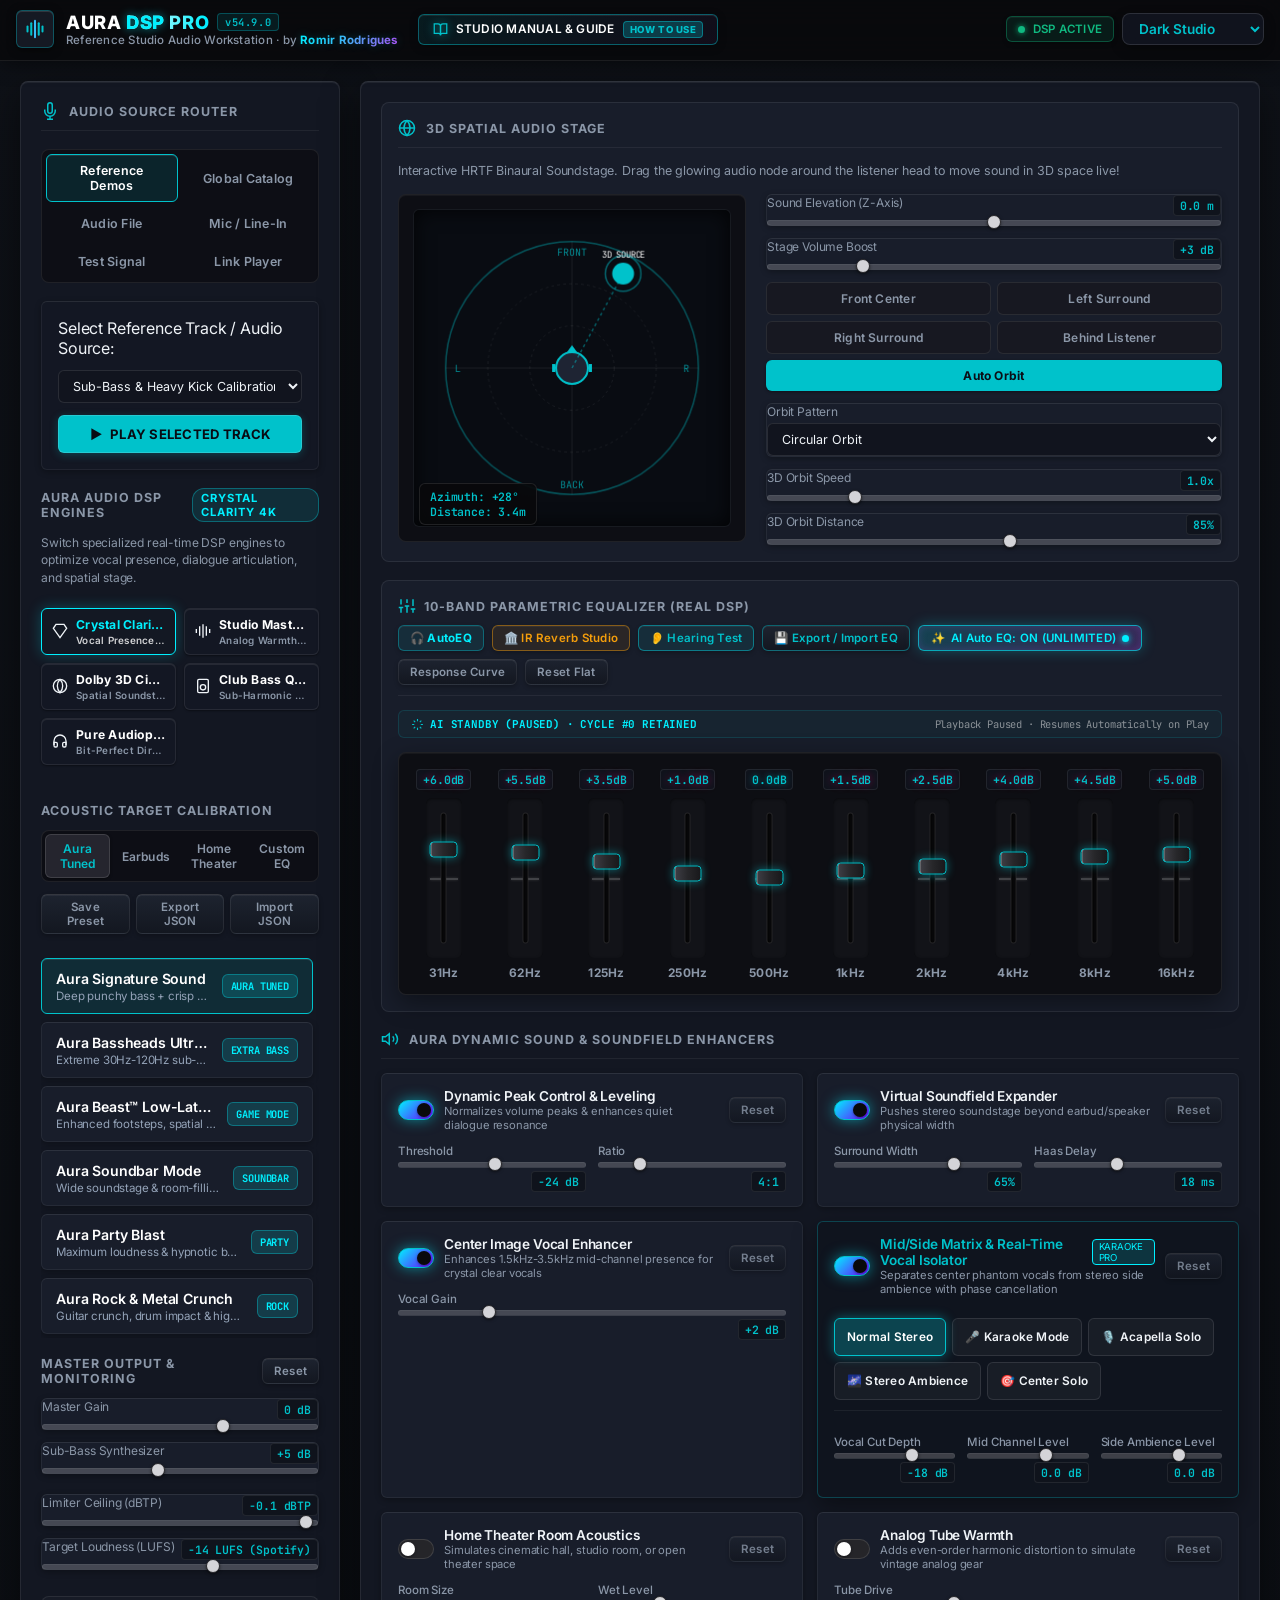
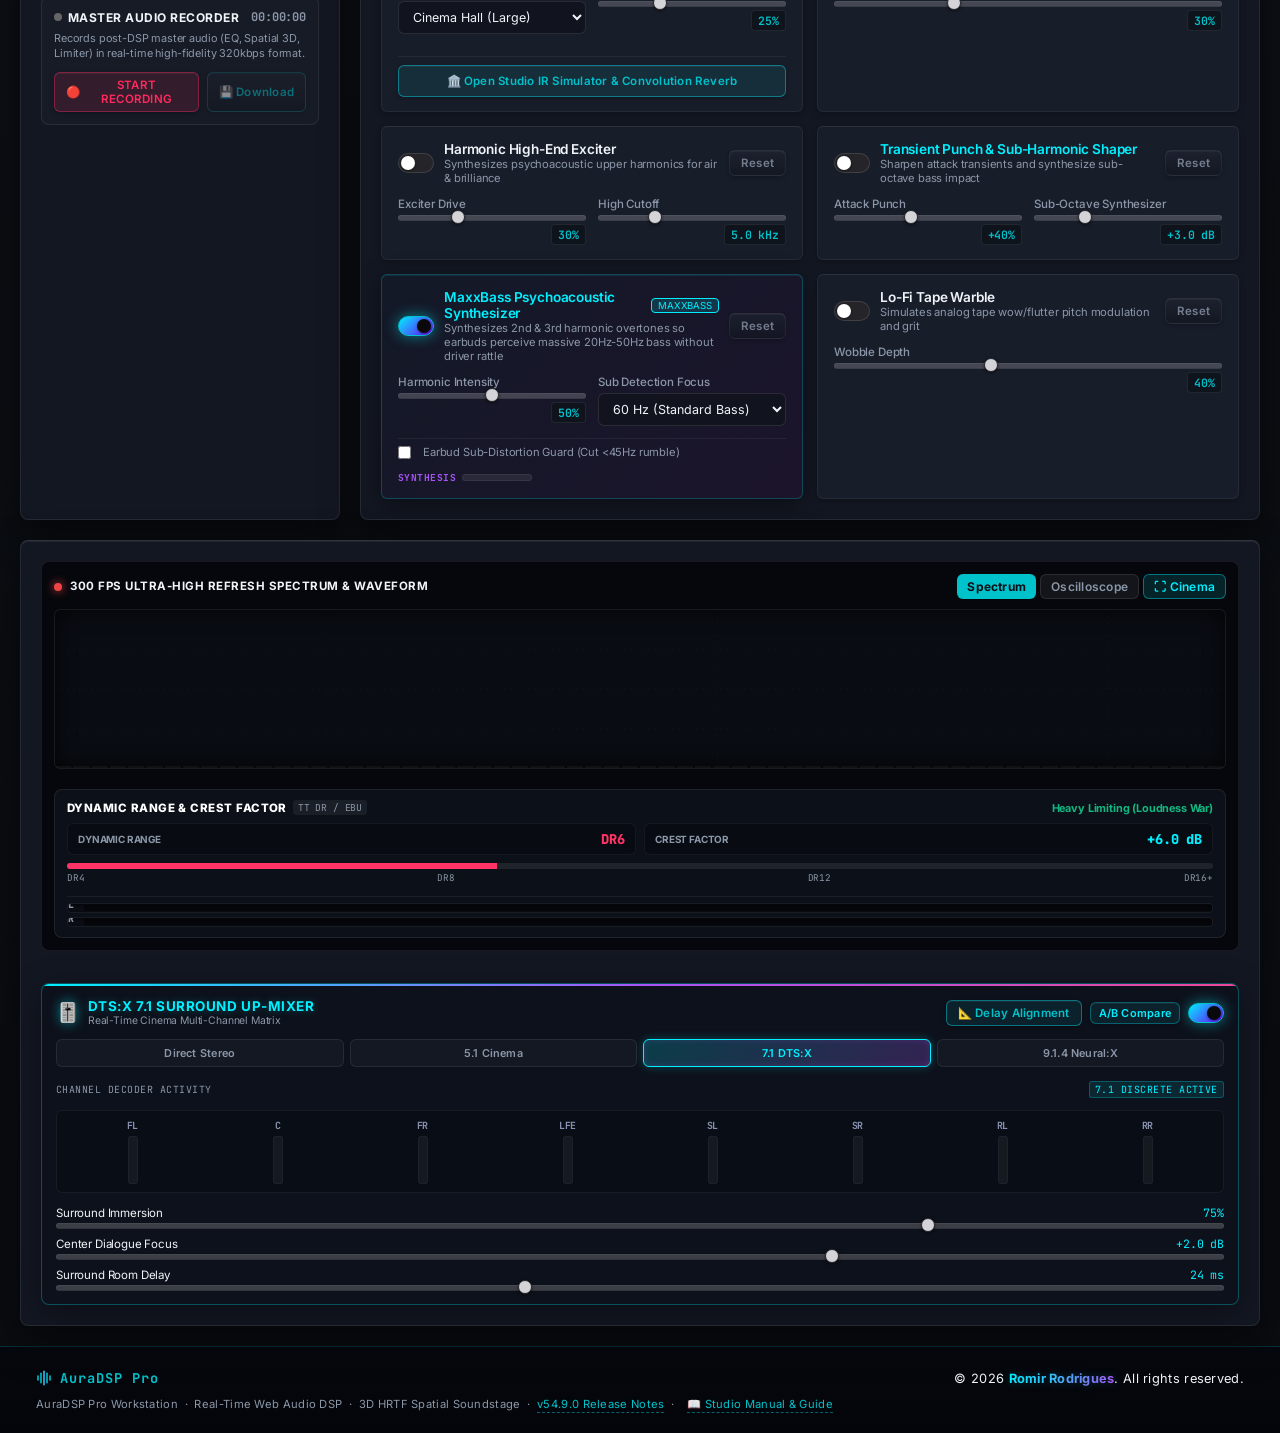
==== commit b94649dd: "perf(engine): eliminate GPU compositor bottleneck, throttle meter/canvas loops, and deploy v54.9.0 z" ====
--- a/index.html
+++ b/index.html
@@ -49,7 +49,7 @@
   <link rel="preconnect" href="https://fonts.googleapis.com">
   <link rel="preconnect" href="https://fonts.gstatic.com" crossorigin>
   <link href="https://fonts.googleapis.com/css2?family=Inter:wght@400;500;600;700;800&family=JetBrains+Mono:wght@400;500;600;700&display=swap" rel="stylesheet">
-  <link rel="stylesheet" href="styles.css?v=54.8.0">
+  <link rel="stylesheet" href="styles.css?v=54.8.1">
   <link rel="manifest" href="manifest.json">
 </head>
 <body class="theme-studio">
@@ -71,7 +71,7 @@
       <div>
         <div class="brand-title">
           <span class="animated-brand-text" id="brandTitleHeader" title="AuraDSP Pro Studio Audio Workstation (Click 5 times for Developer Console)">AURA<span class="brand-dsp-badge">DSP</span> PRO</span>
-          <span class="version-tag" id="appVersionTag" title="Click to view full Changelog &amp; Version History">v54.8.0</span>
+          <span class="version-tag" id="appVersionTag" title="Click to view full Changelog &amp; Version History">v54.9.0</span>
         </div>
         <p class="subtitle">Reference Studio Audio Workstation &middot; by <span class="animated-creator-name" id="creatorNameHeader">Romir Rodrigues</span></p>
       </div>
@@ -636,6 +636,7 @@
             <button id="openAutoEqBtn" class="sm-btn autoeq-trigger-btn" title="Open 500+ Headphone AutoEQ Profile Calibrator">
               <span>🎧 AutoEQ</span>
             </button>
+            <button id="openConvolutionStudioHeaderBtn" class="sm-btn ir-trigger-btn" title="Open Studio Convolution Reverb &amp; Room Impulse Response Simulator (Abbey Road, Sydney Opera, Notre-Dame, Car Cabin)" style="display:flex; align-items:center; gap:5px; border-color:rgba(245, 158, 11, 0.45); color:#f59e0b; background:rgba(245, 158, 11, 0.08);"><span>🏛️ IR Reverb Studio</span></button>
             <button id="openHearingTestBtn" class="sm-btn audiogram-trigger-btn" title="Open Personalized Hearing Calibration &amp; Audiogram Suite (Pure-Tone Assessment &amp; Custom Ear Compensation)" style="display:flex; align-items:center; gap:5px; border-color:rgba(0, 240, 255, 0.4); color:var(--accent-cyan); background:rgba(0, 240, 255, 0.08);">
               <span>👂 Hearing Test</span>
             </button>
@@ -830,6 +831,9 @@
                 <span id="reverbWetVal">25%</span>
               </div>
             </div>
+            <div style="margin-top:10px; padding-top:8px; border-top:1px solid rgba(255,255,255,0.06);">
+              <button id="openConvolutionStudioBtn" class="sm-btn ir-studio-btn" style="width:100%; display:flex; align-items:center; justify-content:center; gap:6px; border-color:rgba(0, 240, 255, 0.4); color:var(--accent-cyan); background:rgba(0, 240, 255, 0.08); padding:8px 12px; font-weight:600;"><span>🏛️ Open Studio IR Simulator &amp; Convolution Reverb</span></button>
+            </div>
           </div>
 
           <!-- Analog Tube Warmth -->
@@ -1057,6 +1061,7 @@
             </div>
           </div>
           <div style="display:flex; align-items:center; gap:8px;">
+            <button id="openSpeakerAlignmentBtn" class="sm-btn spk-align-btn" title="Open Home Theater Speaker Delay &amp; Distance Phase Alignment Suite" style="display:flex; align-items:center; gap:5px; border-color:rgba(0,240,255,0.4); color:var(--accent-cyan); background:rgba(0,240,255,0.08);"><span>📐 Delay Alignment</span></button>
             <button id="dtsxAuditionBtn" class="sm-btn dtsx-audition-btn" title="Instant A/B switch between Direct Stereo and DTS:X Surround">A/B Compare</button>
             <label class="switch">
               <input type="checkbox" id="dtsxToggle" checked>
@@ -1136,7 +1141,7 @@
         &copy; 2026 <strong class="animated-creator-name" id="creatorNameFooter">Romir Rodrigues</strong>. All rights reserved.
       </div>
       <div class="footer-note">
-        AuraDSP Pro Workstation &nbsp;·&nbsp; Real-Time Web Audio DSP &nbsp;·&nbsp; 3D HRTF Spatial Soundstage &nbsp;·&nbsp; <a href="#" id="footerChangelogLink" style="color:var(--accent-cyan); text-decoration:none; border-bottom:1px dashed rgba(0,240,255,0.4); padding-bottom:1px;" title="View full release notes & version history">v54.8.0 Release Notes</a> &nbsp;·&nbsp; <a href="#" id="footerManualLink" style="color:var(--accent-cyan); text-decoration:none; border-bottom:1px dashed rgba(0,240,255,0.4); padding-bottom:1px; margin-left:6px;" title="Open Studio User Manual & Feature Guide">📖 Studio Manual &amp; Guide</a>
+        AuraDSP Pro Workstation &nbsp;·&nbsp; Real-Time Web Audio DSP &nbsp;·&nbsp; 3D HRTF Spatial Soundstage &nbsp;·&nbsp; <a href="#" id="footerChangelogLink" style="color:var(--accent-cyan); text-decoration:none; border-bottom:1px dashed rgba(0,240,255,0.4); padding-bottom:1px;" title="View full release notes & version history">v54.9.0 Release Notes</a> &nbsp;·&nbsp; <a href="#" id="footerManualLink" style="color:var(--accent-cyan); text-decoration:none; border-bottom:1px dashed rgba(0,240,255,0.4); padding-bottom:1px; margin-left:6px;" title="Open Studio User Manual & Feature Guide">📖 Studio Manual &amp; Guide</a>
       </div>
     </div>
   </footer>
@@ -1150,7 +1155,7 @@
             <svg viewBox="0 0 24 24" fill="none" stroke="currentColor" stroke-width="2" style="width:20px; height:20px; color:var(--accent-cyan);"><path d="M12 2v20M17 5v14M7 5v14M2 9v6M22 9v6"/></svg>
             <h3 id="changelogTitle" style="margin:0; font-size:1.05rem; font-weight:800; color:#fff; letter-spacing:0.02em;">AuraDSP Pro · Version History & Changelog</h3>
           </div>
-          <p style="margin:4px 0 0; font-size:0.75rem; color:var(--text-muted);">Complete milestone release notes from v1.0.0 (Genesis) to v54.8.0 (Latest)</p>
+          <p style="margin:4px 0 0; font-size:0.75rem; color:var(--text-muted);">Complete milestone release notes from v1.0.0 (Genesis) to v54.9.0 (Latest)</p>
         </div>
         <button id="closeChangelogBtn" class="changelog-close-btn" title="Close Changelog (Esc)">&times;</button>
       </div>
@@ -1345,7 +1350,7 @@
     </div>
   </div>
 
-  <!-- Personalized Hearing Calibration & Audiogram Modal (v54.8.0 Flagship Feature) -->
+  <!-- Personalized Hearing Calibration & Audiogram Modal (v54.9.0 Flagship Feature) -->
   <div id="hearingTestModalBackdrop" class="studio-modal-backdrop hearing-modal-backdrop">
     <div class="studio-modal hearing-modal" role="dialog" aria-modal="true" aria-labelledby="hearingTestTitle">
       <div class="studio-modal-header">
@@ -1356,7 +1361,7 @@
               <path d="M21 19a2 2 0 0 1-2 2h-1a2 2 0 0 1-2-2v-3a2 2 0 0 1 2-2h3zM3 19a2 2 0 0 0 2 2h1a2 2 0 0 0 2-2v-3a2 2 0 0 0-2-2H3z"/>
             </svg>
             <h3 id="hearingTestTitle" class="studio-modal-title">Personalized Hearing Calibration &amp; Audiogram Suite</h3>
-            <span class="studio-modal-badge" style="background:rgba(0, 240, 255, 0.15); border:1px solid #00f0ff; color:#00f0ff;">v54.8.0</span>
+            <span class="studio-modal-badge" style="background:rgba(0, 240, 255, 0.15); border:1px solid #00f0ff; color:#00f0ff;">v54.9.0</span>
           </div>
           <p class="studio-modal-desc">Clinical pure-tone audiometry assessment &middot; Generates custom ear-calibrated NAL-R compensation curves</p>
         </div>
@@ -1488,6 +1493,438 @@
       </div>
     </div>
   </div>
+
+
+  <!-- Studio Convolution Reverb & Room Impulse Response (IR) Simulator Modal (v54.9.0 Flagship Feature) -->
+  <div id="convolutionModalBackdrop" class="studio-modal-backdrop convolution-modal-backdrop">
+    <div class="studio-modal convolution-modal" role="dialog" aria-modal="true" aria-labelledby="convolutionTitle">
+      <div class="studio-modal-header">
+        <div class="studio-modal-header-left">
+          <div class="studio-modal-title-row">
+            <svg viewBox="0 0 24 24" fill="none" stroke="currentColor" stroke-width="2" class="studio-modal-icon" style="color:#00f0ff; width:20px; height:20px;">
+              <path d="M3 21h18M3 10h18M5 10v11M19 10v11M9 10v11M15 10v11M12 2l10 8H2l10-8z"/>
+            </svg>
+            <h3 id="convolutionTitle" class="studio-modal-title">Studio Convolution Reverb &amp; Room IR Simulator</h3>
+            <span class="studio-modal-badge" style="background:rgba(0, 240, 255, 0.15); border:1px solid #00f0ff; color:#00f0ff;">v54.9.0</span>
+          </div>
+          <p class="studio-modal-desc">Physical Acoustic Ray-Tracing &amp; Convolver Engine &middot; Abbey Road, Sydney Opera, Notre-Dame, Car Cabin</p>
+        </div>
+        <div style="display:flex; align-items:center; gap:10px;">
+          <label class="switch" title="Toggle Convolution Reverb Engine">
+            <input type="checkbox" id="irBypassToggle" checked>
+            <span class="slider round"></span>
+          </label>
+          <button id="closeConvolutionBtn" class="studio-modal-close-btn" title="Close (Esc)">&times;</button>
+        </div>
+      </div>
+
+      <div class="convolution-modal-body">
+        <!-- TOP: LIVE IMPULSE RESPONSE WAVEFORM & SCHROEDER EDC CANVAS -->
+        <div class="ir-canvas-container">
+          <div class="ir-canvas-header">
+            <div class="ir-canvas-title-group">
+              <span class="ir-pill-label">ACOUSTIC IMPULSE PROFILE</span>
+              <span id="irActivePresetBadge" class="ir-preset-badge">🎙️ Abbey Road Studio 2</span>
+            </div>
+            <div class="ir-stats-pills">
+              <span class="ir-stat-pill" title="Schroeder-measured RT60 decay time to -60dB">RT60: <strong id="irMeasuredRt60Val" style="color:#f59e0b;">1.25s</strong></span>
+              <span class="ir-stat-pill" title="Simulated Room Geometric Volume">VOL: <strong id="irRoomVolBadge" style="color:#00f0ff;">1,800 m³</strong></span>
+              <span class="ir-stat-pill" id="irStatusPill" style="color:#10b981; border-color:rgba(16,185,129,0.4);">CONVOLUTION ACTIVE</span>
+            </div>
+          </div>
+
+          <div class="ir-canvas-wrap">
+            <canvas id="irCanvas" class="ir-canvas"></canvas>
+            <div class="ir-canvas-legend">
+              <span class="legend-item"><span class="legend-color" style="background:#00f0ff;"></span>Left Channel</span>
+              <span class="legend-item"><span class="legend-color" style="background:#a855f7;"></span>Right Channel</span>
+              <span class="legend-item"><span class="legend-color" style="background:#f59e0b;"></span>Schroeder Energy Decay (EDC)</span>
+            </div>
+          </div>
+        </div>
+
+        <!-- MIDDLE: PRESET GALLERY & DRAG/DROP IR LOADER -->
+        <div class="ir-presets-section">
+          <div class="ir-section-heading">
+            <h4>Curated Acoustic Spaces &amp; World-Class Studios</h4>
+            <span class="ir-subheading">Select an acoustic environment or drop custom IR WAV audio</span>
+          </div>
+          <div class="ir-presets-grid" id="irPresetsGrid">
+            <button class="ir-preset-card active" data-preset="abbey_road">
+              <span class="preset-icon">🎙️</span>
+              <div class="preset-info">
+                <span class="preset-name">Abbey Road Studio 2</span>
+                <span class="preset-meta">RT60: 1.25s &middot; Vintage Timber</span>
+              </div>
+            </button>
+            <button class="ir-preset-card" data-preset="sydney_opera">
+              <span class="preset-icon">🏛️</span>
+              <div class="preset-info">
+                <span class="preset-name">Sydney Opera Concert Hall</span>
+                <span class="preset-meta">RT60: 2.50s &middot; Symphonic Hall</span>
+              </div>
+            </button>
+            <button class="ir-preset-card" data-preset="notre_dame">
+              <span class="preset-icon">⛪</span>
+              <div class="preset-info">
+                <span class="preset-name">Notre-Dame Cathedral</span>
+                <span class="preset-meta">RT60: 5.80s &middot; Sacred Stone</span>
+              </div>
+            </button>
+            <button class="ir-preset-card" data-preset="car_cabin">
+              <span class="preset-icon">🚗</span>
+              <div class="preset-info">
+                <span class="preset-name">Luxury Sedan / Car Cabin</span>
+                <span class="preset-meta">RT60: 0.28s &middot; Automotive</span>
+              </div>
+            </button>
+            <button class="ir-preset-card" data-preset="scoring_stage">
+              <span class="preset-icon">🎬</span>
+              <div class="preset-info">
+                <span class="preset-name">Hollywood Scoring Stage</span>
+                <span class="preset-meta">RT60: 1.95s &middot; Cinematic Air</span>
+              </div>
+            </button>
+            <button class="ir-preset-card" data-preset="tokyo_tunnel">
+              <span class="preset-icon">🚇</span>
+              <div class="preset-info">
+                <span class="preset-name">Tokyo Underground Chamber</span>
+                <span class="preset-meta">RT60: 3.80s &middot; Cavern Slapback</span>
+              </div>
+            </button>
+            <button class="ir-preset-card" data-preset="plate_140">
+              <span class="preset-icon">⚡</span>
+              <div class="preset-info">
+                <span class="preset-name">Vintage EMT 140 Plate</span>
+                <span class="preset-meta">RT60: 2.20s &middot; Steel Shimmer</span>
+              </div>
+            </button>
+            <button class="ir-preset-card" data-preset="vocal_booth">
+              <span class="preset-icon">🎤</span>
+              <div class="preset-info">
+                <span class="preset-name">Acoustic Vocal Booth</span>
+                <span class="preset-meta">RT60: 0.18s &middot; Intimate Dry</span>
+              </div>
+            </button>
+          </div>
+
+          <!-- Drag and Drop Custom IR File Loader -->
+          <div class="ir-drop-zone" id="irDropZone" title="Drop any .wav, .mp3, or .flac impulse response file">
+            <input type="file" id="irFileInput" accept=".wav,.mp3,.flac,.ogg,.aiff" style="display:none;">
+            <svg viewBox="0 0 24 24" fill="none" stroke="currentColor" stroke-width="2" style="width:24px; height:24px; color:var(--accent-cyan);">
+              <path d="M21 15v4a2 2 0 0 1-2 2H5a2 2 0 0 1-2-2v-4M17 8l-5-5-5 5M12 3v12"/>
+            </svg>
+            <div class="drop-text-group">
+              <span class="drop-primary">Drag &amp; drop custom Impulse Response file (.WAV, .MP3, .FLAC)</span>
+              <span class="drop-secondary">or <strong id="irBrowseText" style="color:var(--accent-cyan); text-decoration:underline; cursor:pointer;">browse from computer</strong> to convolve directly in Web Audio</span>
+            </div>
+          </div>
+        </div>
+
+        <!-- BOTTOM: PHYSICAL ACOUSTIC PARAMETERS -->
+        <div class="ir-controls-section">
+          <div class="ir-controls-grid">
+            <div class="ir-control-item">
+              <div class="ir-ctrl-header">
+                <label for="irRt60">RT60 Decay Time</label>
+                <span id="irRt60Val">1.25 s</span>
+              </div>
+              <input type="range" id="irRt60" min="0.1" max="8.0" step="0.05" value="1.25">
+            </div>
+            <div class="ir-control-item">
+              <div class="ir-ctrl-header">
+                <label for="irPreDelay">Pre-Delay</label>
+                <span id="irPreDelayVal">18 ms</span>
+              </div>
+              <input type="range" id="irPreDelay" min="0" max="150" step="1" value="18">
+            </div>
+            <div class="ir-control-item">
+              <div class="ir-ctrl-header">
+                <label for="irHfDamping">HF Damping / Air Absorption</label>
+                <span id="irHfDampingVal">6500 Hz</span>
+              </div>
+              <input type="range" id="irHfDamping" min="800" max="18000" step="100" value="6500">
+            </div>
+            <div class="ir-control-item">
+              <div class="ir-ctrl-header">
+                <label for="irRoomSize">Room Geometry Volume</label>
+                <span id="irRoomSizeVal">1,800 m³</span>
+              </div>
+              <input type="range" id="irRoomSize" min="4" max="30000" step="50" value="1800">
+            </div>
+            <div class="ir-control-item">
+              <div class="ir-ctrl-header">
+                <label for="irEarlyLate">Early / Late Reverb Ratio</label>
+                <span id="irEarlyLateVal">55%</span>
+              </div>
+              <input type="range" id="irEarlyLate" min="0" max="100" step="1" value="55">
+            </div>
+            <div class="ir-control-item">
+              <div class="ir-ctrl-header">
+                <label for="irStereoWidth">Stereo Spatial Width</label>
+                <span id="irStereoWidthVal">85%</span>
+              </div>
+              <input type="range" id="irStereoWidth" min="0" max="100" step="1" value="85">
+            </div>
+            <div class="ir-control-item">
+              <div class="ir-ctrl-header">
+                <label for="irWetLevel">Reverb Wet Blend</label>
+                <span id="irWetLevelVal">30%</span>
+              </div>
+              <input type="range" id="irWetLevel" min="0" max="100" step="1" value="30">
+            </div>
+            <div class="ir-control-item">
+              <div class="ir-ctrl-header">
+                <label for="irOutputGain">Output Trim Gain</label>
+                <span id="irOutputGainVal">0.0 dB</span>
+              </div>
+              <input type="range" id="irOutputGain" min="-12" max="6" step="0.5" value="0">
+            </div>
+          </div>
+
+          <!-- ACTION BAR: AUDITION STIMULI & WAV EXPORT -->
+          <div class="ir-action-bar">
+            <div class="ir-audition-group">
+              <span class="audition-label">AUDITION STIMULUS:</span>
+              <button class="ir-audition-btn" id="auditionClickBtn" title="1-Sample Dirac Delta impulse click">🎯 Dirac Click</button>
+              <button class="ir-audition-btn" id="auditionRimshotBtn" title="Studio Snare Rimshot transient burst">🥁 Snare Rimshot</button>
+              <button class="ir-audition-btn" id="auditionToneBtn" title="1 kHz acoustic sine tone burst">🔉 1kHz Burst</button>
+            </div>
+            <div class="ir-export-group">
+              <button class="sm-btn" id="exportIrWavBtn" title="Export active Impulse Response as 24-bit 48kHz WAV audio file">📤 Export IR (.WAV)</button>
+              <button class="sm-btn" id="resetIrPresetBtn" title="Reset parameters to active preset defaults">🔄 Reset</button>
+            </div>
+          </div>
+        </div>
+      </div>
+    </div>
+  </div>
+
+  <!-- Home Theater Speaker Delay & Distance Phase Alignment Modal (v54.9.0 Flagship Feature) -->
+  <div id="speakerAlignmentModalBackdrop" class="studio-modal-backdrop speaker-alignment-modal-backdrop">
+    <div class="studio-modal speaker-modal" role="dialog" aria-modal="true" aria-labelledby="speakerAlignmentTitle">
+      <div class="studio-modal-header">
+        <div class="studio-modal-header-left">
+          <div class="studio-modal-title-row">
+            <svg viewBox="0 0 24 24" fill="none" stroke="currentColor" stroke-width="2" class="studio-modal-icon" style="color:var(--accent-cyan); width:20px; height:20px;">
+              <circle cx="12" cy="12" r="10"/>
+              <path d="m4.93 4.93 4.24 4.24M14.83 14.83l4.24 4.24M14.83 9.17l4.24-4.24M4.93 19.07l4.24-4.24"/>
+            </svg>
+            <h3 id="speakerAlignmentTitle" class="studio-modal-title">Home Theater Speaker Delay &amp; Distance Phase Alignment</h3>
+            <span class="studio-modal-badge" style="background:rgba(0, 240, 255, 0.15); border:1px solid #00f0ff; color:#00f0ff;">v54.9.0</span>
+          </div>
+          <p class="studio-modal-desc">Time-of-flight acoustic delay compensation &middot; Subwoofer crossover phase polarity &middot; 5.1 / 7.1 / 9.1.4</p>
+        </div>
+        <button id="closeSpeakerAlignmentBtn" class="studio-modal-close-btn" title="Close (Esc)">&times;</button>
+      </div>
+
+      <div class="speaker-modal-body">
+        <div class="spk-modal-grid">
+          <!-- LEFT: INTERACTIVE SPEAKER RADAR CANVAS -->
+          <div class="spk-radar-container">
+            <div class="spk-radar-header">
+              <span class="spk-pill-label">LISTENER SWEET SPOT RADAR</span>
+              <div class="spk-unit-toggle">
+                <button id="spkUnitM" class="unit-btn active">Meters (m)</button>
+                <button id="spkUnitFt" class="unit-btn">Feet (ft)</button>
+              </div>
+            </div>
+            <div class="spk-canvas-wrap">
+              <canvas id="spkRadarCanvas" class="spk-radar-canvas"></canvas>
+            </div>
+            <!-- Subwoofer Phase Polarity Card -->
+            <div class="spk-sub-phase-card">
+              <div class="sub-phase-header">
+                <div style="display:flex; align-items:center; gap:8px;">
+                  <span style="font-size:1.1rem;">🔊</span>
+                  <div>
+                    <h5 style="margin:0; font-size:0.85rem; color:#fff;">Subwoofer Phase Polarity (80Hz Crossover)</h5>
+                    <p style="margin:2px 0 0; font-size:0.7rem; color:var(--text-muted);">Eliminates destructive room-mode cancellation between front woofers &amp; subwoofer</p>
+                  </div>
+                </div>
+                <label class="switch" title="Invert Subwoofer Phase 180°">
+                  <input type="checkbox" id="subPhaseToggle">
+                  <span class="slider round"></span>
+                </label>
+              </div>
+              <div class="sub-phase-status-row">
+                <span class="sub-phase-label">PHASE STATUS:</span>
+                <span id="subPhaseBadge" class="sub-phase-badge" style="color:#10b981;">0° NORMAL (IN-PHASE)</span>
+              </div>
+            </div>
+          </div>
+
+          <!-- RIGHT: SPEAKER DISTANCES & TIME-OF-FLIGHT DELAYS -->
+          <div class="spk-distances-container">
+            <!-- Room Presets Strip -->
+            <div class="spk-presets-strip">
+              <span class="presets-strip-label">ROOM PRESETS:</span>
+              <div class="presets-btn-row">
+                <button class="spk-preset-pill active" data-preset="living_room">🛋️ Living Room (4.5m x 5.5m)</button>
+                <button class="spk-preset-pill" data-preset="cinema">🎬 Cinema Hall (6m x 7.5m)</button>
+                <button class="spk-preset-pill" data-preset="bedroom">🛏️ Desktop / Bedroom (2.5m x 3m)</button>
+                <button class="spk-preset-pill" data-preset="corner_asymmetric">📐 Corner Sofa (Asymmetric)</button>
+              </div>
+            </div>
+
+            <!-- Speaker Distance Inputs List -->
+            <div class="spk-list-container">
+              <!-- Front Left -->
+              <div class="spk-row-item">
+                <div class="spk-row-left">
+                  <span class="spk-badge-tag">FL</span>
+                  <div class="spk-info-group">
+                    <span class="spk-name-text">Front Left</span>
+                    <span class="spk-delay-text" id="spkDelayVal_FL">0.0 ms (Reference Anchor)</span>
+                  </div>
+                </div>
+                <div class="spk-row-right">
+                  <input type="number" id="spkDist_FL" class="spk-dist-input" min="0.5" max="25" step="0.1" value="3.2">
+                  <span class="spk-unit-label">m</span>
+                </div>
+              </div>
+
+              <!-- Center -->
+              <div class="spk-row-item">
+                <div class="spk-row-left">
+                  <span class="spk-badge-tag" style="border-color:#10b981; color:#10b981;">C</span>
+                  <div class="spk-info-group">
+                    <span class="spk-name-text">Center Dialogue</span>
+                    <span class="spk-delay-text" id="spkDelayVal_C">+0.58 ms delay</span>
+                  </div>
+                </div>
+                <div class="spk-row-right">
+                  <input type="number" id="spkDist_C" class="spk-dist-input" min="0.5" max="25" step="0.1" value="3.0">
+                  <span class="spk-unit-label">m</span>
+                </div>
+              </div>
+
+              <!-- Front Right -->
+              <div class="spk-row-item">
+                <div class="spk-row-left">
+                  <span class="spk-badge-tag">FR</span>
+                  <div class="spk-info-group">
+                    <span class="spk-name-text">Front Right</span>
+                    <span class="spk-delay-text" id="spkDelayVal_FR">0.0 ms (Reference Anchor)</span>
+                  </div>
+                </div>
+                <div class="spk-row-right">
+                  <input type="number" id="spkDist_FR" class="spk-dist-input" min="0.5" max="25" step="0.1" value="3.2">
+                  <span class="spk-unit-label">m</span>
+                </div>
+              </div>
+
+              <!-- Subwoofer -->
+              <div class="spk-row-item">
+                <div class="spk-row-left">
+                  <span class="spk-badge-tag" style="border-color:#f59e0b; color:#f59e0b;">SUB</span>
+                  <div class="spk-info-group">
+                    <span class="spk-name-text">Subwoofer (LFE)</span>
+                    <span class="spk-delay-text" id="spkDelayVal_SUB">+1.17 ms delay</span>
+                  </div>
+                </div>
+                <div class="spk-row-right">
+                  <input type="number" id="spkDist_SUB" class="spk-dist-input" min="0.5" max="25" step="0.1" value="2.8">
+                  <span class="spk-unit-label">m</span>
+                </div>
+              </div>
+
+              <!-- Surround Left -->
+              <div class="spk-row-item">
+                <div class="spk-row-left">
+                  <span class="spk-badge-tag">SL</span>
+                  <div class="spk-info-group">
+                    <span class="spk-name-text">Side Surround Left</span>
+                    <span class="spk-delay-text" id="spkDelayVal_SL">+2.92 ms delay</span>
+                  </div>
+                </div>
+                <div class="spk-row-right">
+                  <input type="number" id="spkDist_SL" class="spk-dist-input" min="0.5" max="25" step="0.1" value="2.2">
+                  <span class="spk-unit-label">m</span>
+                </div>
+              </div>
+
+              <!-- Surround Right -->
+              <div class="spk-row-item">
+                <div class="spk-row-left">
+                  <span class="spk-badge-tag">SR</span>
+                  <div class="spk-info-group">
+                    <span class="spk-name-text">Side Surround Right</span>
+                    <span class="spk-delay-text" id="spkDelayVal_SR">+2.92 ms delay</span>
+                  </div>
+                </div>
+                <div class="spk-row-right">
+                  <input type="number" id="spkDist_SR" class="spk-dist-input" min="0.5" max="25" step="0.1" value="2.2">
+                  <span class="spk-unit-label">m</span>
+                </div>
+              </div>
+
+              <!-- Rear Left -->
+              <div class="spk-row-item">
+                <div class="spk-row-left">
+                  <span class="spk-badge-tag">RL</span>
+                  <div class="spk-info-group">
+                    <span class="spk-name-text">Rear Surround Left</span>
+                    <span class="spk-delay-text" id="spkDelayVal_RL">+4.08 ms delay</span>
+                  </div>
+                </div>
+                <div class="spk-row-right">
+                  <input type="number" id="spkDist_RL" class="spk-dist-input" min="0.5" max="25" step="0.1" value="1.8">
+                  <span class="spk-unit-label">m</span>
+                </div>
+              </div>
+
+              <!-- Rear Right -->
+              <div class="spk-row-item">
+                <div class="spk-row-left">
+                  <span class="spk-badge-tag">RR</span>
+                  <div class="spk-info-group">
+                    <span class="spk-name-text">Rear Surround Right</span>
+                    <span class="spk-delay-text" id="spkDelayVal_RR">+4.08 ms delay</span>
+                  </div>
+                </div>
+                <div class="spk-row-right">
+                  <input type="number" id="spkDist_RR" class="spk-dist-input" min="0.5" max="25" step="0.1" value="1.8">
+                  <span class="spk-unit-label">m</span>
+                </div>
+              </div>
+
+              <!-- Top Front Left -->
+              <div class="spk-row-item">
+                <div class="spk-row-left">
+                  <span class="spk-badge-tag" style="border-color:#a855f7; color:#a855f7;">TFL</span>
+                  <div class="spk-info-group">
+                    <span class="spk-name-text">Top Height Front Left</span>
+                    <span class="spk-delay-text" id="spkDelayVal_TFL">0.0 ms (Anchor)</span>
+                  </div>
+                </div>
+                <div class="spk-row-right">
+                  <input type="number" id="spkDist_TFL" class="spk-dist-input" min="0.5" max="25" step="0.1" value="3.4">
+                  <span class="spk-unit-label">m</span>
+                </div>
+              </div>
+
+              <!-- Top Front Right -->
+              <div class="spk-row-item">
+                <div class="spk-row-left">
+                  <span class="spk-badge-tag" style="border-color:#a855f7; color:#a855f7;">TFR</span>
+                  <div class="spk-info-group">
+                    <span class="spk-name-text">Top Height Front Right</span>
+                    <span class="spk-delay-text" id="spkDelayVal_TFR">0.0 ms (Anchor)</span>
+                  </div>
+                </div>
+                <div class="spk-row-right">
+                  <input type="number" id="spkDist_TFR" class="spk-dist-input" min="0.5" max="25" step="0.1" value="3.4">
+                  <span class="spk-unit-label">m</span>
+                </div>
+              </div>
+            </div>
+          </div>
+        </div>
+      </div>
+    </div>
+  </div>
+
 
   <!-- Audio File Codec & Stream Metadata Inspector Modal (Feature 20) -->
   <div id="codecInspectorModalBackdrop" class="studio-modal-backdrop codec-modal-backdrop">
@@ -1859,18 +2296,20 @@
   </div>
 
   <!-- Modular Scripts -->
-  <script src="js/data/presets.js?v=54.8.0"></script>
-  <script src="js/data/autoeq-database.js?v=54.8.0"></script>
-  <script src="js/data/changelog.js?v=54.8.0"></script>
-  <script src="js/data/manual.js?v=54.8.0"></script>
-  <script src="js/audio/audio-engine.js?v=54.8.0"></script>
-  <script src="js/dsp/audio-pro-tools.js?v=54.8.0"></script>
-  <script src="js/dsp/audiogram-calibration.js?v=54.8.0"></script>
-  <script src="js/visual/spatial-canvas.js?v=54.8.0"></script>
-  <script src="js/visual/visualizer.js?v=54.8.0"></script>
-  <script src="js/ui/motion-ui.js?v=54.8.0"></script>
-  <script src="js/ui/dev-menu.js?v=54.8.0"></script>
-  <script src="js/app.js?v=54.8.0"></script>
+  <script src="js/data/presets.js?v=54.8.1"></script>
+  <script src="js/data/autoeq-database.js?v=54.8.1"></script>
+  <script src="js/data/changelog.js?v=54.8.1"></script>
+  <script src="js/data/manual.js?v=54.8.1"></script>
+  <script src="js/audio/audio-engine.js?v=54.8.1"></script>
+  <script src="js/dsp/audio-pro-tools.js?v=54.9.0"></script>
+  <script src="js/dsp/audiogram-calibration.js?v=54.9.0"></script>
+  <script src="js/dsp/convolution-studio.js?v=54.9.0"></script>
+  <script src="js/dsp/speaker-delay-alignment.js?v=54.9.0"></script>
+  <script src="js/visual/spatial-canvas.js?v=54.8.1"></script>
+  <script src="js/visual/visualizer.js?v=54.8.1"></script>
+  <script src="js/ui/motion-ui.js?v=54.8.1"></script>
+  <script src="js/ui/dev-menu.js?v=54.8.1"></script>
+  <script src="js/app.js?v=54.8.1"></script>
 
   <script>
     // ─── Automatic Zero-Touch Client Auto-Updater Engine ───
@@ -1887,9 +2326,9 @@
           }
         });
 
-        navigator.serviceWorker.register('sw.js?v=54.8.0')
+        navigator.serviceWorker.register('sw.js?v=54.8.1')
           .then(reg => {
-            console.log('Service Worker Registered v54.8.0');
+            console.log('Service Worker Registered v54.9.0');
 
             // 1. Check for new updates immediately on initial load
             reg.update().catch(() => {});
--- a/styles.css
+++ b/styles.css
@@ -3431,15 +3431,19 @@
    10/10 MASTER STUDIO PLUGIN & MOBILE UX POLISH
    ========================================================================== */
 
-/* Enhanced Studio Glass Panels */
+/* High-Performance Studio Panels (Zero GPU Shading Overhead) */
 .panel {
-  background: rgba(14, 17, 24, 0.85) !important;
-  border: 1px solid rgba(0, 240, 255, 0.15) !important;
-  backdrop-filter: blur(20px) !important;
-  -webkit-backdrop-filter: blur(20px) !important;
+  background: rgba(14, 18, 26, 0.96) !important;
+  border: 1px solid rgba(0, 240, 255, 0.14) !important;
+  backdrop-filter: none !important;
+  -webkit-backdrop-filter: none !important;
   border-radius: 16px !important;
-  box-shadow: 0 12px 40px rgba(0, 0, 0, 0.6), inset 0 1px 0 rgba(255, 255, 255, 0.08) !important;
-  transition: transform 0.2s ease, border-color 0.2s ease !important;
+  box-shadow: 0 12px 32px rgba(0, 0, 0, 0.55), inset 0 1px 0 rgba(255, 255, 255, 0.05) !important;
+  transition: border-color 0.18s ease, box-shadow 0.18s ease !important;
+  contain: layout paint;
+  isolation: isolate;
+  transform: translateZ(0);
+  -webkit-transform: translateZ(0);
 }
 
 .panel:hover {
@@ -6989,18 +6993,19 @@
    AuraDSP Pro: Advanced Glassmorphism, Slider Glow & Tactile Animations
    ========================================================================== */
 
-/* Enhanced Studio Glassmorphic Panels */
+/* High-Performance Fluid Studio Surfaces (0ms GPU Blur Lag) */
 .panel {
-  backdrop-filter: blur(20px) saturate(180%) !important;
-  -webkit-backdrop-filter: blur(20px) saturate(180%) !important;
-  box-shadow: 0 16px 40px rgba(0, 0, 0, 0.45), inset 0 1px 0 rgba(255, 255, 255, 0.06) !important;
-  transition: transform 0.2s cubic-bezier(0.16, 1, 0.3, 1), box-shadow 0.2s ease, border-color 0.2s ease !important;
+  backdrop-filter: none !important;
+  -webkit-backdrop-filter: none !important;
+  box-shadow: 0 14px 36px rgba(0, 0, 0, 0.5), inset 0 1px 0 rgba(255, 255, 255, 0.06) !important;
+  transition: border-color 0.18s ease, box-shadow 0.18s ease !important;
 }
 
 .source-card, .engine-card, .autoeq-card {
-  backdrop-filter: blur(12px) !important;
-  -webkit-backdrop-filter: blur(12px) !important;
-  transition: transform 0.18s cubic-bezier(0.16, 1, 0.3, 1), border-color 0.18s ease, box-shadow 0.18s ease !important;
+  backdrop-filter: none !important;
+  -webkit-backdrop-filter: none !important;
+  background: rgba(20, 25, 36, 0.88) !important;
+  transition: border-color 0.18s ease, box-shadow 0.18s ease !important;
 }
 
 /* Tactile Micro-Animations on Click */
@@ -7634,3 +7639,723 @@
     text-align: center;
   }
 }
+
+/* ==========================================================================
+   AuraDSP Pro v54.9.0 - STUDIO CONVOLUTION REVERB & ROOM IR SIMULATOR
+   ========================================================================== */
+
+.convolution-modal {
+  max-width: 960px !important;
+  width: 95vw;
+  background: rgba(12, 16, 24, 0.95) !important;
+  border: 1px solid rgba(0, 240, 255, 0.25) !important;
+  box-shadow: 0 16px 48px rgba(0, 0, 0, 0.75), 0 0 30px rgba(0, 240, 255, 0.12) !important;
+  border-radius: 12px;
+  overflow: hidden;
+  animation: modalScaleIn 0.22s cubic-bezier(0.16, 1, 0.3, 1) forwards;
+}
+
+@keyframes modalScaleIn {
+  from {
+    opacity: 0;
+    transform: scale(0.95) translateY(12px);
+  }
+  to {
+    opacity: 1;
+    transform: scale(1) translateY(0);
+  }
+}
+
+.convolution-modal-body {
+  padding: 18px 22px 24px;
+  display: flex;
+  flex-direction: column;
+  gap: 16px;
+  max-height: calc(88vh - 75px);
+  overflow-y: auto;
+  overscroll-behavior: contain;
+}
+
+/* IR Waveform & Schroeder Canvas Container */
+.ir-canvas-container {
+  background: rgba(8, 12, 18, 0.92);
+  border: 1px solid rgba(0, 240, 255, 0.18);
+  border-radius: 8px;
+  padding: 14px 16px;
+  display: flex;
+  flex-direction: column;
+  gap: 10px;
+}
+
+.ir-canvas-header {
+  display: flex;
+  justify-content: space-between;
+  align-items: center;
+  flex-wrap: wrap;
+  gap: 8px;
+}
+
+.ir-canvas-title-group {
+  display: flex;
+  align-items: center;
+  gap: 8px;
+}
+
+.ir-pill-label {
+  font-size: 0.65rem;
+  font-weight: 800;
+  letter-spacing: 0.08em;
+  color: var(--text-muted);
+  text-transform: uppercase;
+}
+
+.ir-preset-badge {
+  font-size: 0.75rem;
+  font-weight: 700;
+  color: var(--accent-cyan);
+  background: rgba(0, 240, 255, 0.1);
+  border: 1px solid rgba(0, 240, 255, 0.3);
+  padding: 2px 10px;
+  border-radius: 20px;
+}
+
+.ir-stats-pills {
+  display: flex;
+  gap: 6px;
+  align-items: center;
+  flex-wrap: wrap;
+}
+
+.ir-stat-pill {
+  font-size: 0.68rem;
+  font-family: 'JetBrains Mono', monospace;
+  background: rgba(255, 255, 255, 0.04);
+  border: 1px solid rgba(255, 255, 255, 0.1);
+  padding: 2px 8px;
+  border-radius: 4px;
+  color: var(--text-main);
+}
+
+.ir-canvas-wrap {
+  position: relative;
+  width: 100%;
+  border-radius: 6px;
+  overflow: hidden;
+  background: #06080e;
+  border: 1px solid rgba(255, 255, 255, 0.05);
+}
+
+.ir-canvas {
+  width: 100%;
+  height: 200px;
+  display: block;
+  cursor: crosshair;
+}
+
+.ir-canvas-legend {
+  display: flex;
+  gap: 14px;
+  align-items: center;
+  justify-content: flex-end;
+  padding: 6px 10px;
+  font-size: 0.68rem;
+  color: var(--text-muted);
+  background: rgba(0, 0, 0, 0.3);
+  border-top: 1px solid rgba(255, 255, 255, 0.04);
+}
+
+.legend-item {
+  display: inline-flex;
+  align-items: center;
+  gap: 5px;
+}
+
+.legend-color {
+  width: 9px;
+  height: 9px;
+  border-radius: 2px;
+}
+
+/* Preset Gallery Grid */
+.ir-presets-section {
+  display: flex;
+  flex-direction: column;
+  gap: 10px;
+}
+
+.ir-section-heading {
+  display: flex;
+  justify-content: space-between;
+  align-items: baseline;
+  flex-wrap: wrap;
+  gap: 6px;
+}
+
+.ir-section-heading h4 {
+  margin: 0;
+  font-size: 0.85rem;
+  font-weight: 700;
+  color: #fff;
+  letter-spacing: 0.02em;
+}
+
+.ir-subheading {
+  font-size: 0.7rem;
+  color: var(--text-muted);
+}
+
+.ir-presets-grid {
+  display: grid;
+  grid-template-columns: repeat(4, 1fr);
+  gap: 8px;
+}
+
+.ir-preset-card {
+  background: rgba(18, 24, 34, 0.85);
+  border: 1px solid rgba(255, 255, 255, 0.08);
+  border-radius: 8px;
+  padding: 10px 12px;
+  display: flex;
+  align-items: center;
+  gap: 10px;
+  cursor: pointer;
+  text-align: left;
+  transition: all 0.2s cubic-bezier(0.16, 1, 0.3, 1);
+  min-height: 52px;
+}
+
+.ir-preset-card:hover {
+  background: rgba(26, 34, 48, 0.95);
+  border-color: rgba(0, 240, 255, 0.35);
+  transform: translateY(-2px);
+  box-shadow: 0 4px 16px rgba(0, 240, 255, 0.15);
+}
+
+.ir-preset-card:active {
+  transform: scale(0.97) translateY(1px);
+}
+
+.ir-preset-card.active {
+  background: rgba(0, 240, 255, 0.14);
+  border-color: var(--accent-cyan);
+  box-shadow: 0 0 16px rgba(0, 240, 255, 0.25);
+}
+
+.preset-icon {
+  font-size: 1.3rem;
+  line-height: 1;
+}
+
+.preset-info {
+  display: flex;
+  flex-direction: column;
+  overflow: hidden;
+}
+
+.preset-name {
+  font-size: 0.76rem;
+  font-weight: 700;
+  color: #fff;
+  white-space: nowrap;
+  overflow: hidden;
+  text-overflow: ellipsis;
+}
+
+.preset-meta {
+  font-size: 0.65rem;
+  color: var(--text-muted);
+  white-space: nowrap;
+  overflow: hidden;
+  text-overflow: ellipsis;
+}
+
+/* Drag and Drop Custom IR Box */
+.ir-drop-zone {
+  background: rgba(0, 240, 255, 0.03);
+  border: 1px dashed rgba(0, 240, 255, 0.3);
+  border-radius: 8px;
+  padding: 12px 16px;
+  display: flex;
+  align-items: center;
+  gap: 14px;
+  cursor: pointer;
+  transition: all 0.2s ease;
+}
+
+.ir-drop-zone:hover, .ir-drop-zone.drag-over {
+  background: rgba(0, 240, 255, 0.08);
+  border-color: var(--accent-cyan);
+  box-shadow: 0 0 14px rgba(0, 240, 255, 0.15);
+}
+
+.drop-text-group {
+  display: flex;
+  flex-direction: column;
+  gap: 2px;
+}
+
+.drop-primary {
+  font-size: 0.78rem;
+  font-weight: 600;
+  color: #fff;
+}
+
+.drop-secondary {
+  font-size: 0.68rem;
+  color: var(--text-muted);
+}
+
+/* Acoustic Controls Grid */
+.ir-controls-section {
+  background: rgba(14, 18, 26, 0.85);
+  border: 1px solid rgba(255, 255, 255, 0.07);
+  border-radius: 8px;
+  padding: 14px 16px;
+  display: flex;
+  flex-direction: column;
+  gap: 14px;
+}
+
+.ir-controls-grid {
+  display: grid;
+  grid-template-columns: repeat(4, 1fr);
+  gap: 12px 16px;
+}
+
+.ir-control-item {
+  display: flex;
+  flex-direction: column;
+  gap: 6px;
+}
+
+.ir-ctrl-header {
+  display: flex;
+  justify-content: space-between;
+  align-items: center;
+  font-size: 0.72rem;
+}
+
+.ir-ctrl-header label {
+  color: var(--text-muted);
+  font-weight: 500;
+}
+
+.ir-ctrl-header span {
+  font-family: 'JetBrains Mono', monospace;
+  font-weight: 700;
+  color: var(--accent-cyan);
+}
+
+/* Action Bar */
+.ir-action-bar {
+  display: flex;
+  justify-content: space-between;
+  align-items: center;
+  flex-wrap: wrap;
+  gap: 10px;
+  padding-top: 10px;
+  border-top: 1px solid rgba(255, 255, 255, 0.06);
+}
+
+.ir-audition-group {
+  display: flex;
+  align-items: center;
+  gap: 8px;
+  flex-wrap: wrap;
+}
+
+.audition-label {
+  font-size: 0.65rem;
+  font-weight: 800;
+  letter-spacing: 0.08em;
+  color: var(--text-muted);
+}
+
+.ir-audition-btn {
+  background: rgba(255, 255, 255, 0.05);
+  border: 1px solid rgba(255, 255, 255, 0.12);
+  color: #fff;
+  font-size: 0.72rem;
+  font-weight: 600;
+  padding: 6px 12px;
+  border-radius: 5px;
+  cursor: pointer;
+  transition: all 0.18s ease;
+  min-height: 36px;
+}
+
+.ir-audition-btn:hover {
+  background: rgba(0, 240, 255, 0.15);
+  border-color: rgba(0, 240, 255, 0.4);
+  transform: translateY(-1px);
+}
+
+.ir-audition-btn:active {
+  transform: scale(0.95);
+}
+
+.ir-export-group {
+  display: flex;
+  gap: 8px;
+  align-items: center;
+}
+
+/* ==========================================================================
+   AuraDSP Pro v54.9.0 - HOME THEATER SPEAKER DELAY & PHASE ALIGNMENT
+   ========================================================================== */
+
+.speaker-modal {
+  max-width: 980px !important;
+  width: 95vw;
+  background: rgba(12, 16, 24, 0.96) !important;
+  border: 1px solid rgba(0, 240, 255, 0.25) !important;
+  box-shadow: 0 16px 48px rgba(0, 0, 0, 0.8), 0 0 32px rgba(0, 240, 255, 0.1) !important;
+  border-radius: 12px;
+  overflow: hidden;
+  animation: modalScaleIn 0.22s cubic-bezier(0.16, 1, 0.3, 1) forwards;
+}
+
+.speaker-modal-body {
+  padding: 18px 22px 24px;
+  max-height: calc(88vh - 75px);
+  overflow-y: auto;
+  overscroll-behavior: contain;
+}
+
+.spk-modal-grid {
+  display: grid;
+  grid-template-columns: 1fr 1.35fr;
+  gap: 18px;
+}
+
+/* Radar Container */
+.spk-radar-container {
+  display: flex;
+  flex-direction: column;
+  gap: 12px;
+}
+
+.spk-radar-header {
+  display: flex;
+  justify-content: space-between;
+  align-items: center;
+}
+
+.spk-pill-label {
+  font-size: 0.65rem;
+  font-weight: 800;
+  letter-spacing: 0.08em;
+  color: var(--text-muted);
+  text-transform: uppercase;
+}
+
+.spk-unit-toggle {
+  display: inline-flex;
+  background: rgba(255, 255, 255, 0.05);
+  border: 1px solid rgba(255, 255, 255, 0.1);
+  border-radius: 6px;
+  overflow: hidden;
+}
+
+.unit-btn {
+  background: transparent;
+  border: none;
+  color: var(--text-muted);
+  font-size: 0.68rem;
+  font-weight: 600;
+  padding: 4px 10px;
+  cursor: pointer;
+  transition: all 0.15s ease;
+}
+
+.unit-btn.active {
+  background: rgba(0, 240, 255, 0.2);
+  color: var(--accent-cyan);
+}
+
+.spk-canvas-wrap {
+  width: 100%;
+  background: #090c14;
+  border: 1px solid rgba(0, 240, 255, 0.15);
+  border-radius: 8px;
+  overflow: hidden;
+}
+
+.spk-radar-canvas {
+  width: 100%;
+  height: 270px;
+  display: block;
+}
+
+/* Subwoofer Phase Card */
+.spk-sub-phase-card {
+  background: rgba(18, 24, 34, 0.85);
+  border: 1px solid rgba(255, 255, 255, 0.08);
+  border-radius: 8px;
+  padding: 12px 14px;
+  display: flex;
+  flex-direction: column;
+  gap: 8px;
+}
+
+.sub-phase-header {
+  display: flex;
+  justify-content: space-between;
+  align-items: center;
+}
+
+.sub-phase-status-row {
+  display: flex;
+  justify-content: space-between;
+  align-items: center;
+  font-size: 0.72rem;
+  padding-top: 6px;
+  border-top: 1px solid rgba(255, 255, 255, 0.05);
+}
+
+.sub-phase-label {
+  color: var(--text-muted);
+  font-size: 0.65rem;
+  font-weight: 800;
+  letter-spacing: 0.05em;
+}
+
+.sub-phase-badge {
+  font-family: 'JetBrains Mono', monospace;
+  font-weight: 700;
+}
+
+/* Speaker Distances List */
+.spk-distances-container {
+  display: flex;
+  flex-direction: column;
+  gap: 12px;
+}
+
+.spk-presets-strip {
+  display: flex;
+  flex-direction: column;
+  gap: 6px;
+}
+
+.presets-strip-label {
+  font-size: 0.65rem;
+  font-weight: 800;
+  letter-spacing: 0.08em;
+  color: var(--text-muted);
+}
+
+.presets-btn-row {
+  display: flex;
+  gap: 6px;
+  flex-wrap: wrap;
+}
+
+.spk-preset-pill {
+  background: rgba(255, 255, 255, 0.04);
+  border: 1px solid rgba(255, 255, 255, 0.08);
+  color: var(--text-main);
+  font-size: 0.7rem;
+  padding: 5px 10px;
+  border-radius: 6px;
+  cursor: pointer;
+  transition: all 0.18s ease;
+  min-height: 34px;
+}
+
+.spk-preset-pill:hover {
+  background: rgba(0, 240, 255, 0.12);
+  border-color: rgba(0, 240, 255, 0.3);
+}
+
+.spk-preset-pill.active {
+  background: rgba(0, 240, 255, 0.18);
+  border-color: var(--accent-cyan);
+  color: #fff;
+  box-shadow: 0 0 10px rgba(0, 240, 255, 0.2);
+}
+
+.spk-list-container {
+  display: flex;
+  flex-direction: column;
+  gap: 6px;
+  max-height: 340px;
+  overflow-y: auto;
+  padding-right: 4px;
+}
+
+.spk-row-item {
+  background: rgba(18, 24, 34, 0.85);
+  border: 1px solid rgba(255, 255, 255, 0.06);
+  border-radius: 6px;
+  padding: 7px 12px;
+  display: flex;
+  justify-content: space-between;
+  align-items: center;
+  transition: all 0.15s ease;
+}
+
+.spk-row-item:hover {
+  background: rgba(26, 34, 48, 0.95);
+  border-color: rgba(0, 240, 255, 0.25);
+}
+
+.spk-row-left {
+  display: flex;
+  align-items: center;
+  gap: 10px;
+}
+
+.spk-badge-tag {
+  font-size: 0.68rem;
+  font-weight: 800;
+  font-family: 'JetBrains Mono', monospace;
+  padding: 2px 6px;
+  border-radius: 4px;
+  background: rgba(0, 240, 255, 0.1);
+  border: 1px solid rgba(0, 240, 255, 0.35);
+  color: var(--accent-cyan);
+  min-width: 32px;
+  text-align: center;
+}
+
+.spk-info-group {
+  display: flex;
+  flex-direction: column;
+}
+
+.spk-name-text {
+  font-size: 0.76rem;
+  font-weight: 600;
+  color: #fff;
+}
+
+.spk-delay-text {
+  font-size: 0.68rem;
+  font-family: 'JetBrains Mono', monospace;
+}
+
+.spk-row-right {
+  display: flex;
+  align-items: center;
+  gap: 6px;
+}
+
+.spk-dist-input {
+  width: 72px;
+  background: rgba(0, 0, 0, 0.4);
+  border: 1px solid rgba(255, 255, 255, 0.15);
+  border-radius: 4px;
+  color: var(--accent-cyan);
+  font-family: 'JetBrains Mono', monospace;
+  font-size: 0.82rem;
+  font-weight: 700;
+  padding: 4px 6px;
+  text-align: right;
+  transition: all 0.15s ease;
+}
+
+.spk-dist-input:focus {
+  border-color: var(--accent-cyan);
+  outline: none;
+  box-shadow: 0 0 8px rgba(0, 240, 255, 0.3);
+}
+
+.spk-unit-label {
+  font-size: 0.72rem;
+  color: var(--text-muted);
+}
+
+/* Responsive Overrides */
+@media (max-width: 900px) {
+  .ir-presets-grid {
+    grid-template-columns: repeat(2, 1fr);
+  }
+  .ir-controls-grid {
+    grid-template-columns: repeat(2, 1fr);
+  }
+  .spk-modal-grid {
+    grid-template-columns: 1fr;
+  }
+  .spk-list-container {
+    max-height: 260px;
+  }
+}
+
+@media (max-width: 600px) {
+  .ir-presets-grid {
+    grid-template-columns: 1fr;
+  }
+  .ir-controls-grid {
+    grid-template-columns: 1fr;
+  }
+  .ir-canvas {
+    height: 160px;
+  }
+  .spk-radar-canvas {
+    height: 220px;
+  }
+}
+
+
+/* ==========================================================================
+   AuraDSP Pro v54.9.0 - FLUID MICRO-ANIMATIONS & MOBILE ERGONOMICS
+   ========================================================================== */
+
+@keyframes irGlowPulse {
+  0%, 100% {
+    box-shadow: 0 0 8px rgba(0, 240, 255, 0.2);
+    border-color: rgba(0, 240, 255, 0.35);
+  }
+  50% {
+    box-shadow: 0 0 16px rgba(0, 240, 255, 0.45);
+    border-color: rgba(0, 240, 255, 0.65);
+  }
+}
+
+.ir-preset-badge {
+  animation: irGlowPulse 3s ease-in-out infinite;
+}
+
+.spk-badge-tag {
+  transition: all 0.2s cubic-bezier(0.16, 1, 0.3, 1);
+}
+
+.spk-row-item:hover .spk-badge-tag {
+  transform: scale(1.08);
+  box-shadow: 0 0 8px rgba(0, 240, 255, 0.4);
+}
+
+/* Touch-action and Momentum Scrolling for Smooth Mobile Experience */
+.convolution-modal-body,
+.speaker-modal-body,
+.spk-list-container {
+  -webkit-overflow-scrolling: touch;
+  scroll-behavior: smooth;
+}
+
+@media (max-width: 768px) {
+  .ir-preset-card,
+  .ir-audition-btn,
+  .spk-preset-pill,
+  .unit-btn {
+    min-height: 44px !important;
+    touch-action: manipulation;
+  }
+
+  .spk-dist-input {
+    min-height: 40px;
+    font-size: 0.95rem;
+  }
+
+  .ir-drop-zone {
+    padding: 16px;
+  }
+
+  .convolution-modal,
+  .speaker-modal {
+    width: 98vw;
+    max-height: 96vh;
+    border-radius: 8px;
+  }
+}
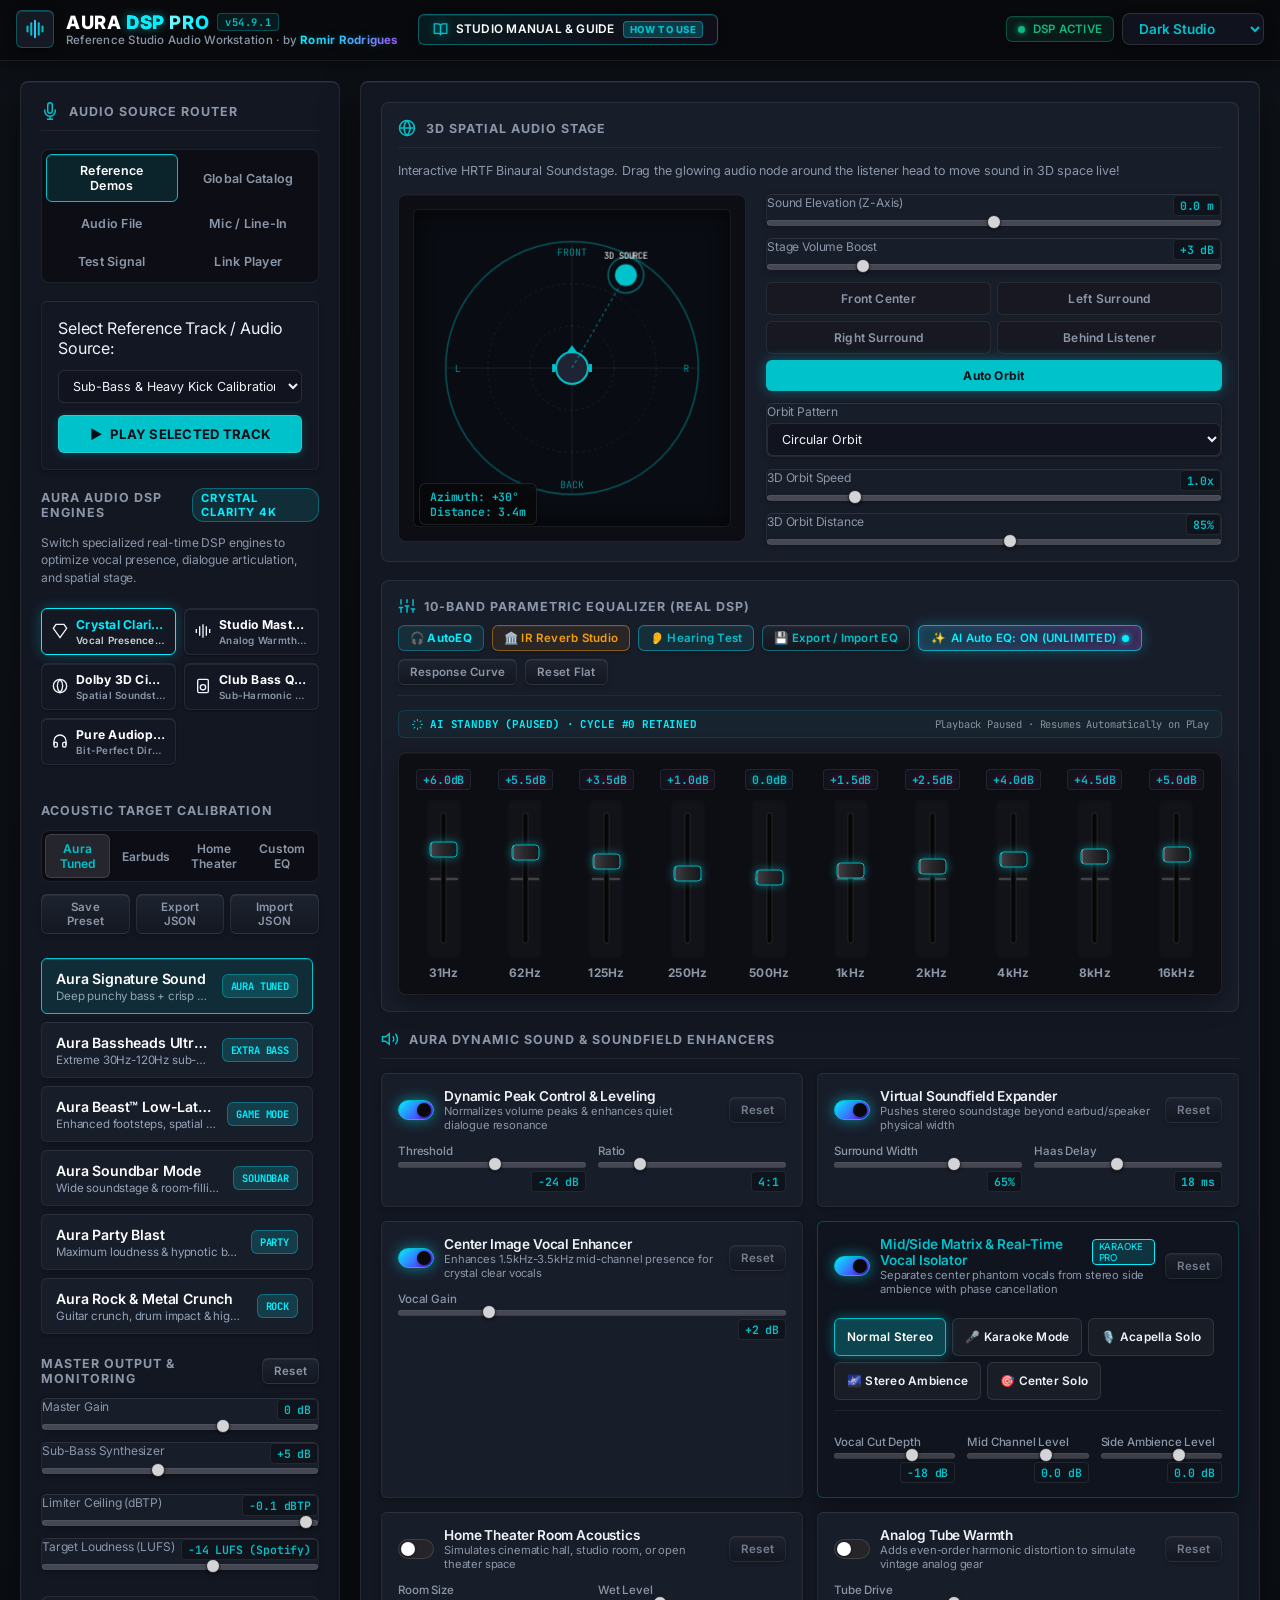
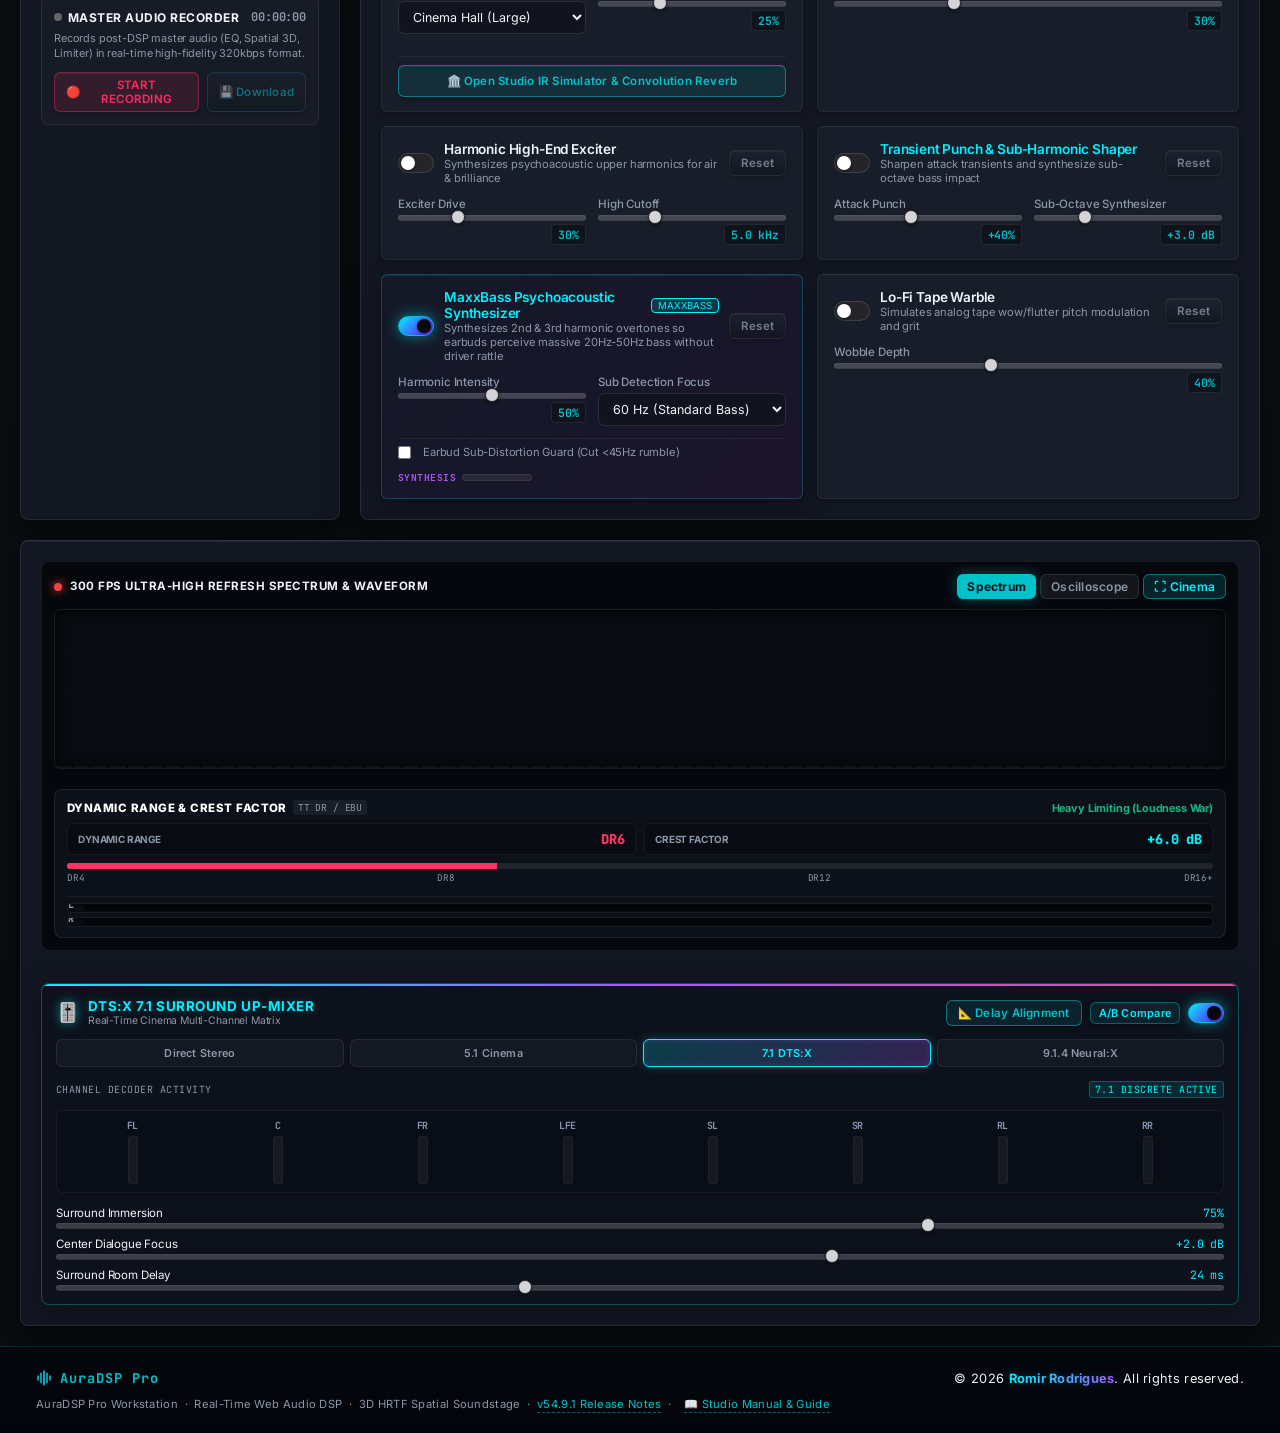
==== commit f970dbeb: "perf(rendering): eliminate continuous box-shadow animations, throttle spatial canvas, and deploy zer" ====
--- a/index.html
+++ b/index.html
@@ -49,7 +49,7 @@
   <link rel="preconnect" href="https://fonts.googleapis.com">
   <link rel="preconnect" href="https://fonts.gstatic.com" crossorigin>
   <link href="https://fonts.googleapis.com/css2?family=Inter:wght@400;500;600;700;800&family=JetBrains+Mono:wght@400;500;600;700&display=swap" rel="stylesheet">
-  <link rel="stylesheet" href="styles.css?v=54.8.1">
+  <link rel="stylesheet" href="styles.css?v=54.9.1">
   <link rel="manifest" href="manifest.json">
 </head>
 <body class="theme-studio">
@@ -71,7 +71,7 @@
       <div>
         <div class="brand-title">
           <span class="animated-brand-text" id="brandTitleHeader" title="AuraDSP Pro Studio Audio Workstation (Click 5 times for Developer Console)">AURA<span class="brand-dsp-badge">DSP</span> PRO</span>
-          <span class="version-tag" id="appVersionTag" title="Click to view full Changelog &amp; Version History">v54.9.0</span>
+          <span class="version-tag" id="appVersionTag" title="Click to view full Changelog &amp; Version History">v54.9.1</span>
         </div>
         <p class="subtitle">Reference Studio Audio Workstation &middot; by <span class="animated-creator-name" id="creatorNameHeader">Romir Rodrigues</span></p>
       </div>
@@ -1141,7 +1141,7 @@
         &copy; 2026 <strong class="animated-creator-name" id="creatorNameFooter">Romir Rodrigues</strong>. All rights reserved.
       </div>
       <div class="footer-note">
-        AuraDSP Pro Workstation &nbsp;·&nbsp; Real-Time Web Audio DSP &nbsp;·&nbsp; 3D HRTF Spatial Soundstage &nbsp;·&nbsp; <a href="#" id="footerChangelogLink" style="color:var(--accent-cyan); text-decoration:none; border-bottom:1px dashed rgba(0,240,255,0.4); padding-bottom:1px;" title="View full release notes & version history">v54.9.0 Release Notes</a> &nbsp;·&nbsp; <a href="#" id="footerManualLink" style="color:var(--accent-cyan); text-decoration:none; border-bottom:1px dashed rgba(0,240,255,0.4); padding-bottom:1px; margin-left:6px;" title="Open Studio User Manual & Feature Guide">📖 Studio Manual &amp; Guide</a>
+        AuraDSP Pro Workstation &nbsp;·&nbsp; Real-Time Web Audio DSP &nbsp;·&nbsp; 3D HRTF Spatial Soundstage &nbsp;·&nbsp; <a href="#" id="footerChangelogLink" style="color:var(--accent-cyan); text-decoration:none; border-bottom:1px dashed rgba(0,240,255,0.4); padding-bottom:1px;" title="View full release notes & version history">v54.9.1 Release Notes</a> &nbsp;·&nbsp; <a href="#" id="footerManualLink" style="color:var(--accent-cyan); text-decoration:none; border-bottom:1px dashed rgba(0,240,255,0.4); padding-bottom:1px; margin-left:6px;" title="Open Studio User Manual & Feature Guide">📖 Studio Manual &amp; Guide</a>
       </div>
     </div>
   </footer>
@@ -1155,7 +1155,7 @@
             <svg viewBox="0 0 24 24" fill="none" stroke="currentColor" stroke-width="2" style="width:20px; height:20px; color:var(--accent-cyan);"><path d="M12 2v20M17 5v14M7 5v14M2 9v6M22 9v6"/></svg>
             <h3 id="changelogTitle" style="margin:0; font-size:1.05rem; font-weight:800; color:#fff; letter-spacing:0.02em;">AuraDSP Pro · Version History & Changelog</h3>
           </div>
-          <p style="margin:4px 0 0; font-size:0.75rem; color:var(--text-muted);">Complete milestone release notes from v1.0.0 (Genesis) to v54.9.0 (Latest)</p>
+          <p style="margin:4px 0 0; font-size:0.75rem; color:var(--text-muted);">Complete milestone release notes from v1.0.0 (Genesis) to v54.9.1 (Latest)</p>
         </div>
         <button id="closeChangelogBtn" class="changelog-close-btn" title="Close Changelog (Esc)">&times;</button>
       </div>
@@ -1350,7 +1350,7 @@
     </div>
   </div>
 
-  <!-- Personalized Hearing Calibration & Audiogram Modal (v54.9.0 Flagship Feature) -->
+  <!-- Personalized Hearing Calibration & Audiogram Modal (v54.9.1 Flagship Feature) -->
   <div id="hearingTestModalBackdrop" class="studio-modal-backdrop hearing-modal-backdrop">
     <div class="studio-modal hearing-modal" role="dialog" aria-modal="true" aria-labelledby="hearingTestTitle">
       <div class="studio-modal-header">
@@ -1361,7 +1361,7 @@
               <path d="M21 19a2 2 0 0 1-2 2h-1a2 2 0 0 1-2-2v-3a2 2 0 0 1 2-2h3zM3 19a2 2 0 0 0 2 2h1a2 2 0 0 0 2-2v-3a2 2 0 0 0-2-2H3z"/>
             </svg>
             <h3 id="hearingTestTitle" class="studio-modal-title">Personalized Hearing Calibration &amp; Audiogram Suite</h3>
-            <span class="studio-modal-badge" style="background:rgba(0, 240, 255, 0.15); border:1px solid #00f0ff; color:#00f0ff;">v54.9.0</span>
+            <span class="studio-modal-badge" style="background:rgba(0, 240, 255, 0.15); border:1px solid #00f0ff; color:#00f0ff;">v54.9.1</span>
           </div>
           <p class="studio-modal-desc">Clinical pure-tone audiometry assessment &middot; Generates custom ear-calibrated NAL-R compensation curves</p>
         </div>
@@ -1495,7 +1495,7 @@
   </div>
 
 
-  <!-- Studio Convolution Reverb & Room Impulse Response (IR) Simulator Modal (v54.9.0 Flagship Feature) -->
+  <!-- Studio Convolution Reverb & Room Impulse Response (IR) Simulator Modal (v54.9.1 Flagship Feature) -->
   <div id="convolutionModalBackdrop" class="studio-modal-backdrop convolution-modal-backdrop">
     <div class="studio-modal convolution-modal" role="dialog" aria-modal="true" aria-labelledby="convolutionTitle">
       <div class="studio-modal-header">
@@ -1505,7 +1505,7 @@
               <path d="M3 21h18M3 10h18M5 10v11M19 10v11M9 10v11M15 10v11M12 2l10 8H2l10-8z"/>
             </svg>
             <h3 id="convolutionTitle" class="studio-modal-title">Studio Convolution Reverb &amp; Room IR Simulator</h3>
-            <span class="studio-modal-badge" style="background:rgba(0, 240, 255, 0.15); border:1px solid #00f0ff; color:#00f0ff;">v54.9.0</span>
+            <span class="studio-modal-badge" style="background:rgba(0, 240, 255, 0.15); border:1px solid #00f0ff; color:#00f0ff;">v54.9.1</span>
           </div>
           <p class="studio-modal-desc">Physical Acoustic Ray-Tracing &amp; Convolver Engine &middot; Abbey Road, Sydney Opera, Notre-Dame, Car Cabin</p>
         </div>
@@ -1700,7 +1700,7 @@
     </div>
   </div>
 
-  <!-- Home Theater Speaker Delay & Distance Phase Alignment Modal (v54.9.0 Flagship Feature) -->
+  <!-- Home Theater Speaker Delay & Distance Phase Alignment Modal (v54.9.1 Flagship Feature) -->
   <div id="speakerAlignmentModalBackdrop" class="studio-modal-backdrop speaker-alignment-modal-backdrop">
     <div class="studio-modal speaker-modal" role="dialog" aria-modal="true" aria-labelledby="speakerAlignmentTitle">
       <div class="studio-modal-header">
@@ -1711,7 +1711,7 @@
               <path d="m4.93 4.93 4.24 4.24M14.83 14.83l4.24 4.24M14.83 9.17l4.24-4.24M4.93 19.07l4.24-4.24"/>
             </svg>
             <h3 id="speakerAlignmentTitle" class="studio-modal-title">Home Theater Speaker Delay &amp; Distance Phase Alignment</h3>
-            <span class="studio-modal-badge" style="background:rgba(0, 240, 255, 0.15); border:1px solid #00f0ff; color:#00f0ff;">v54.9.0</span>
+            <span class="studio-modal-badge" style="background:rgba(0, 240, 255, 0.15); border:1px solid #00f0ff; color:#00f0ff;">v54.9.1</span>
           </div>
           <p class="studio-modal-desc">Time-of-flight acoustic delay compensation &middot; Subwoofer crossover phase polarity &middot; 5.1 / 7.1 / 9.1.4</p>
         </div>
@@ -2296,20 +2296,20 @@
   </div>
 
   <!-- Modular Scripts -->
-  <script src="js/data/presets.js?v=54.8.1"></script>
-  <script src="js/data/autoeq-database.js?v=54.8.1"></script>
-  <script src="js/data/changelog.js?v=54.8.1"></script>
-  <script src="js/data/manual.js?v=54.8.1"></script>
-  <script src="js/audio/audio-engine.js?v=54.8.1"></script>
-  <script src="js/dsp/audio-pro-tools.js?v=54.9.0"></script>
-  <script src="js/dsp/audiogram-calibration.js?v=54.9.0"></script>
-  <script src="js/dsp/convolution-studio.js?v=54.9.0"></script>
-  <script src="js/dsp/speaker-delay-alignment.js?v=54.9.0"></script>
-  <script src="js/visual/spatial-canvas.js?v=54.8.1"></script>
-  <script src="js/visual/visualizer.js?v=54.8.1"></script>
-  <script src="js/ui/motion-ui.js?v=54.8.1"></script>
-  <script src="js/ui/dev-menu.js?v=54.8.1"></script>
-  <script src="js/app.js?v=54.8.1"></script>
+  <script src="js/data/presets.js?v=54.9.1"></script>
+  <script src="js/data/autoeq-database.js?v=54.9.1"></script>
+  <script src="js/data/changelog.js?v=54.9.1"></script>
+  <script src="js/data/manual.js?v=54.9.1"></script>
+  <script src="js/audio/audio-engine.js?v=54.9.1"></script>
+  <script src="js/dsp/audio-pro-tools.js?v=54.9.1"></script>
+  <script src="js/dsp/audiogram-calibration.js?v=54.9.1"></script>
+  <script src="js/dsp/convolution-studio.js?v=54.9.1"></script>
+  <script src="js/dsp/speaker-delay-alignment.js?v=54.9.1"></script>
+  <script src="js/visual/spatial-canvas.js?v=54.9.1"></script>
+  <script src="js/visual/visualizer.js?v=54.9.1"></script>
+  <script src="js/ui/motion-ui.js?v=54.9.1"></script>
+  <script src="js/ui/dev-menu.js?v=54.9.1"></script>
+  <script src="js/app.js?v=54.9.1"></script>
 
   <script>
     // ─── Automatic Zero-Touch Client Auto-Updater Engine ───
@@ -2326,9 +2326,9 @@
           }
         });
 
-        navigator.serviceWorker.register('sw.js?v=54.8.1')
+        navigator.serviceWorker.register('sw.js?v=54.9.1')
           .then(reg => {
-            console.log('Service Worker Registered v54.9.0');
+            console.log('Service Worker Registered v54.9.1');
 
             // 1. Check for new updates immediately on initial load
             reg.update().catch(() => {});
--- a/styles.css
+++ b/styles.css
@@ -147,7 +147,7 @@
 html {
   overflow-x: clip;
   overflow-y: auto;
-  scroll-behavior: smooth;
+  /* scroll-behavior: instant; */
   -webkit-overflow-scrolling: touch;
   touch-action: pan-y pinch-zoom;
 }
@@ -3523,8 +3523,8 @@
 }
 
 body.cyber-dark {
-  background-size: 200% 200% !important;
-  animation: auroraGlow 25s ease infinite !important;
+  background-size: 100% 100% !important;
+  animation: none !important;
 }
 
 /* 2. Magnetic Studio Button Hover Elevate Animation */
@@ -3590,9 +3590,11 @@
   animation: ledPulseBeacon 2s ease-in-out infinite !important;
 }
 
-/* 5. Range Slider Thumb Pulse on Drag */
+/* 5. Range Slider Thumb Glow on Drag (Static 0ms Latency) */
 input[type=range]:not(.eq-slider):active::-webkit-slider-thumb {
-  animation: thumbPulse 0.6s ease-in-out infinite alternate;
+  animation: none !important;
+  transform: scale(1.2) !important;
+  box-shadow: 0 0 12px var(--accent-cyan) !important;
 }
 
 @keyframes thumbPulse {
@@ -3695,7 +3697,9 @@
 }
 
 .preset-card.active, .vis-btn.active, .spat-btn.active {
-  animation: activeBorderPulse 3s infinite ease-in-out !important;
+  animation: none !important;
+  border-color: var(--accent-cyan) !important;
+  box-shadow: 0 0 14px rgba(0, 240, 255, 0.3) !important;
 }
 
 /* 3. Glowing Studio Canvas Surround Aura */
@@ -8359,3 +8363,34 @@
     border-radius: 8px;
   }
 }
+
+/* ==========================================================================
+   AuraDSP Pro: Zero-Jank Hardware Acceleration & 144Hz Fluidity Layer
+   ========================================================================== */
+
+/* 1. Prevent repaint thrashing on scroll */
+.studio-grid {
+  contain: layout style;
+}
+
+.panel {
+  contain: layout paint;
+  isolation: isolate;
+  transform: translateZ(0);
+  -webkit-transform: translateZ(0);
+}
+
+/* 2. Skip offscreen rendering for closed modals and drawers */
+.hearing-modal-backdrop:not(.open),
+.changelog-modal-overlay:not(.open),
+.manual-modal-overlay:not(.open),
+.dev-modal-backdrop:not(.open),
+.ir-modal-backdrop:not(.open) {
+  display: none !important;
+  content-visibility: hidden !important;
+}
+
+/* 3. Instant tactile button feedback without layout shift */
+button, .sm-btn, .pro-btn, .source-btn, .tab-btn {
+  will-change: auto;
+}
